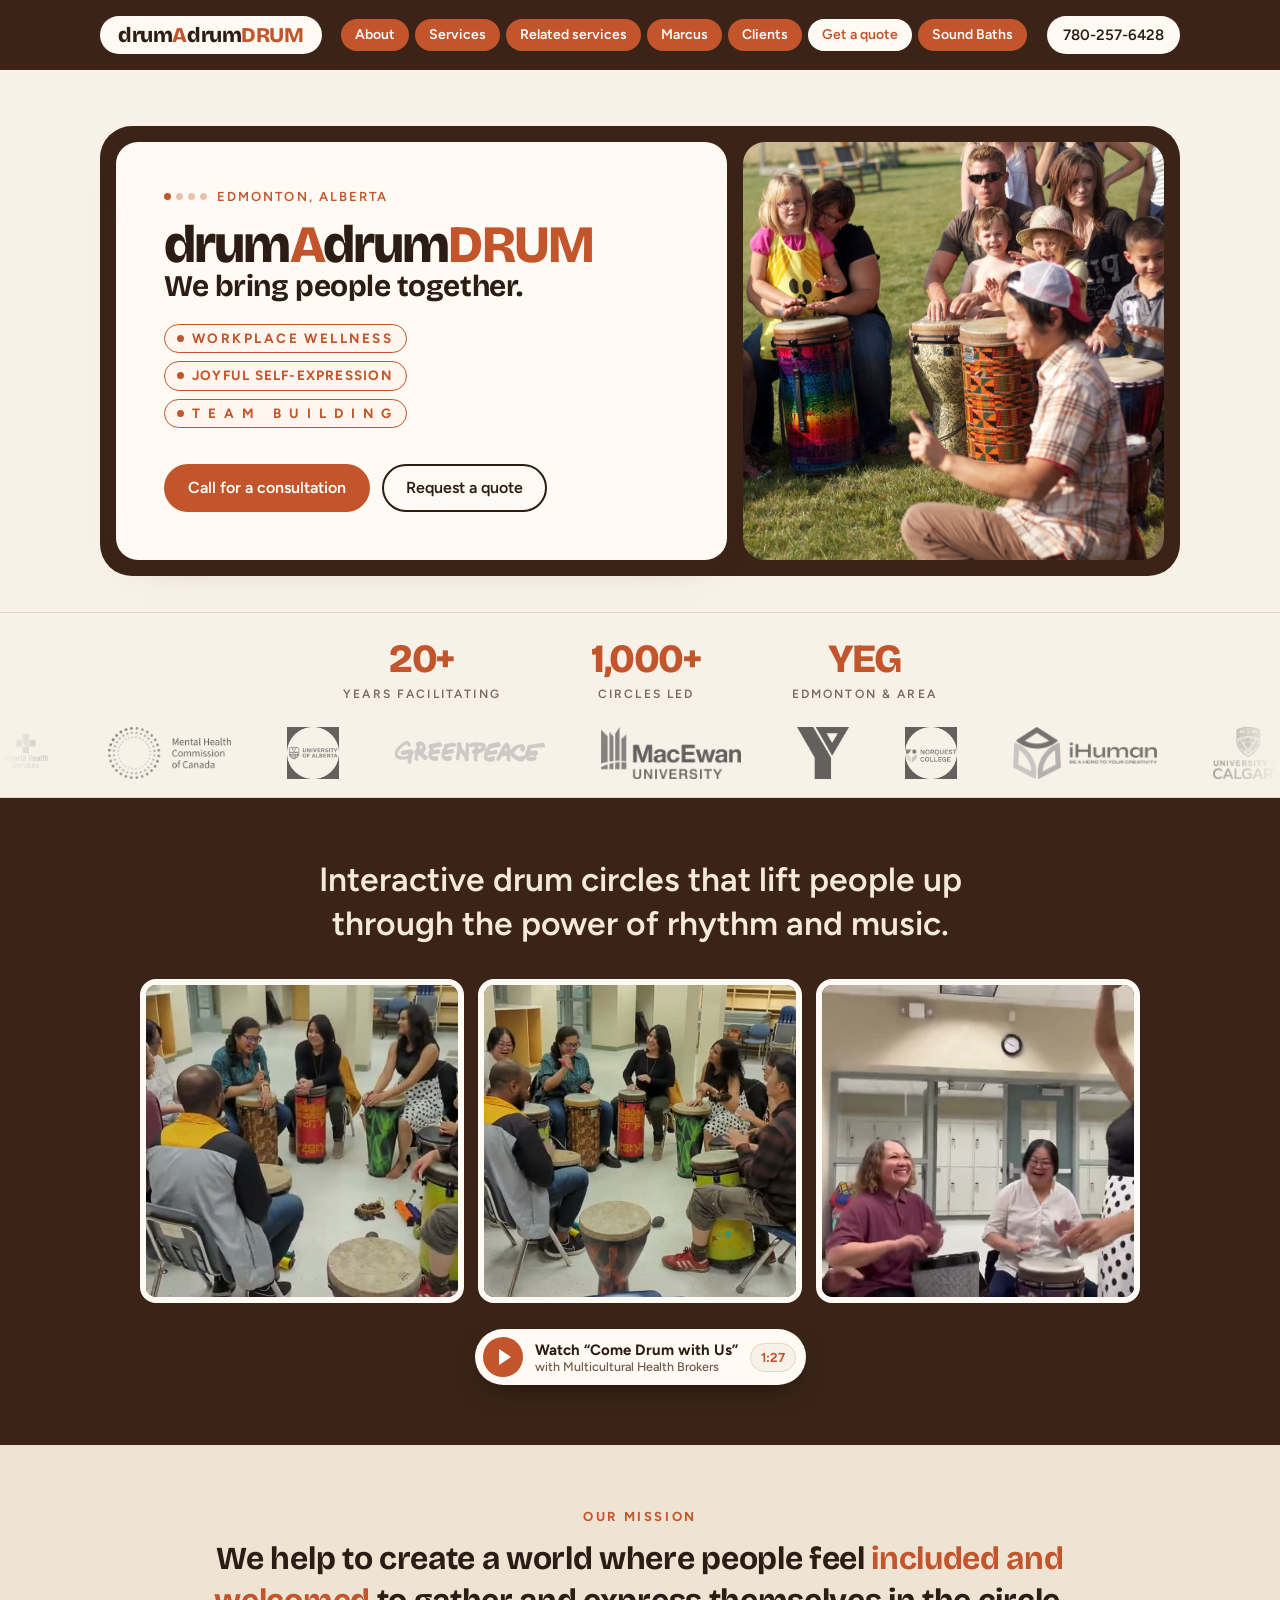
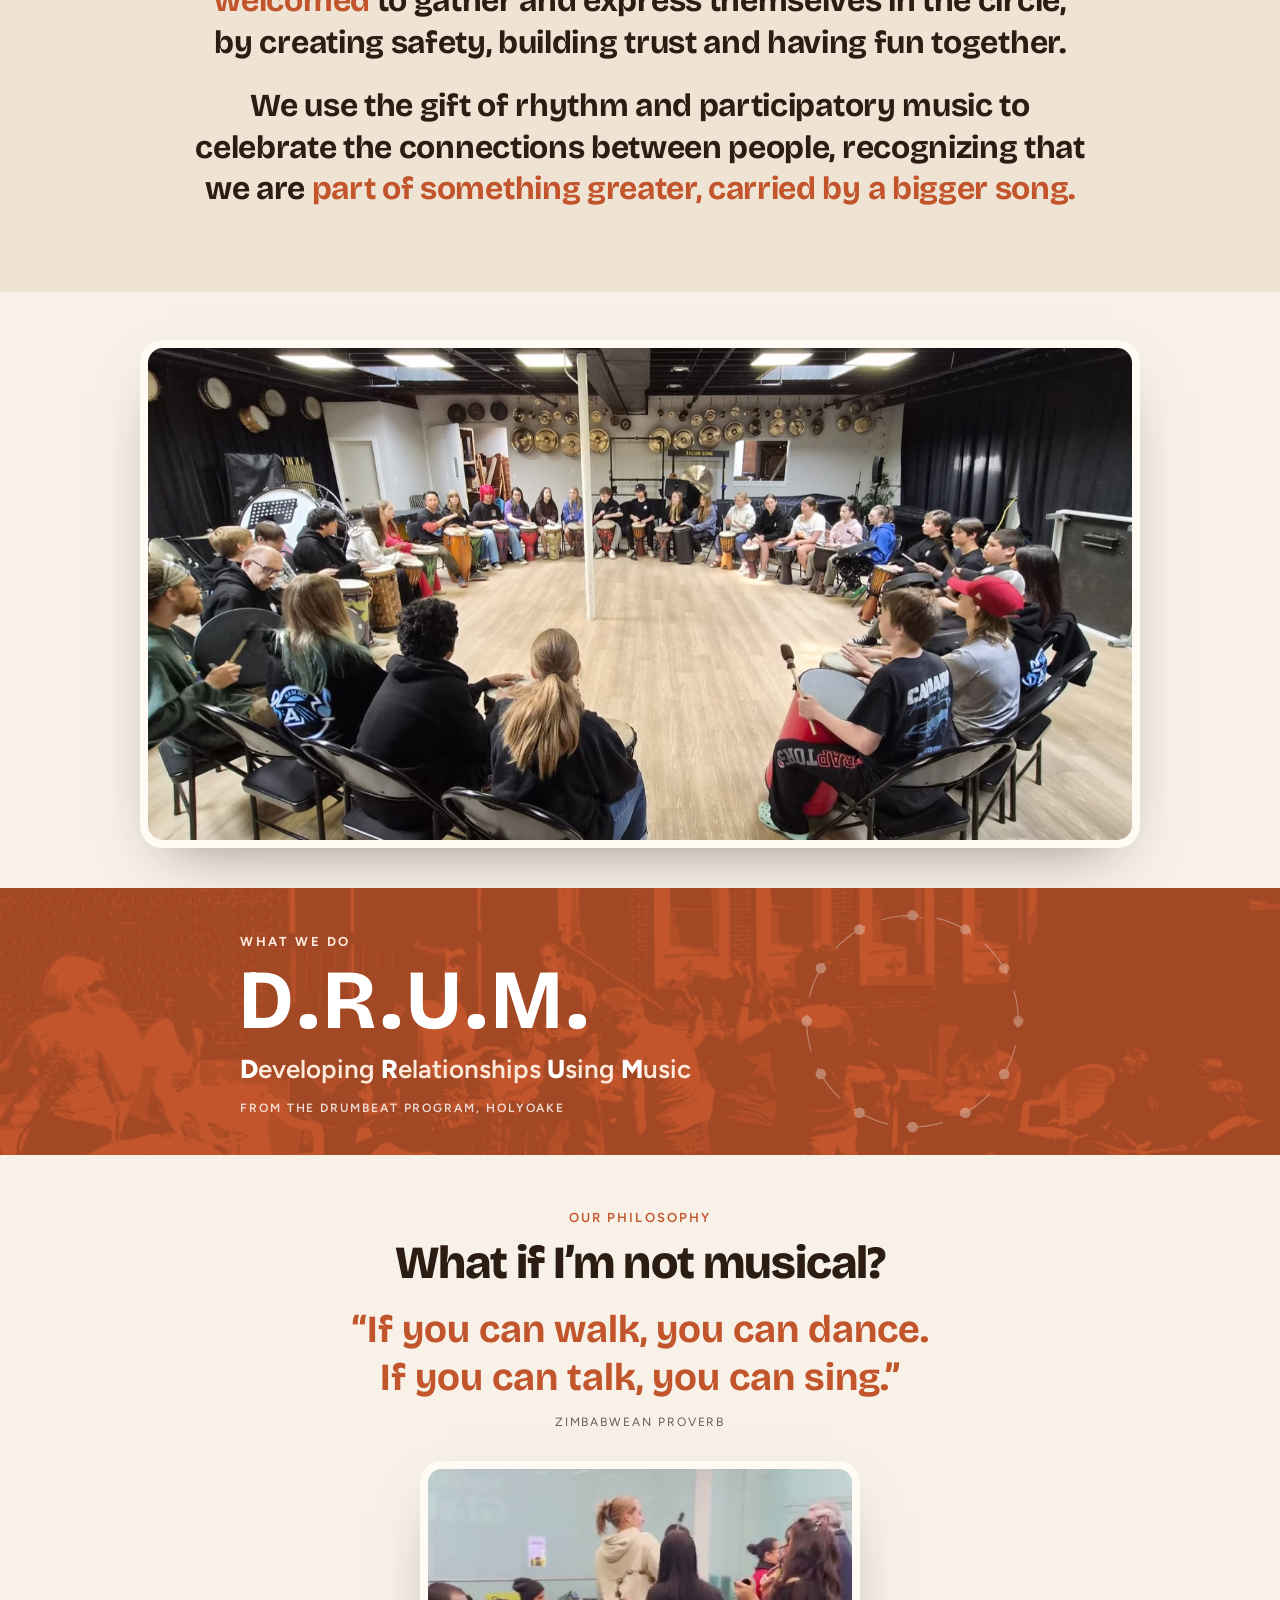
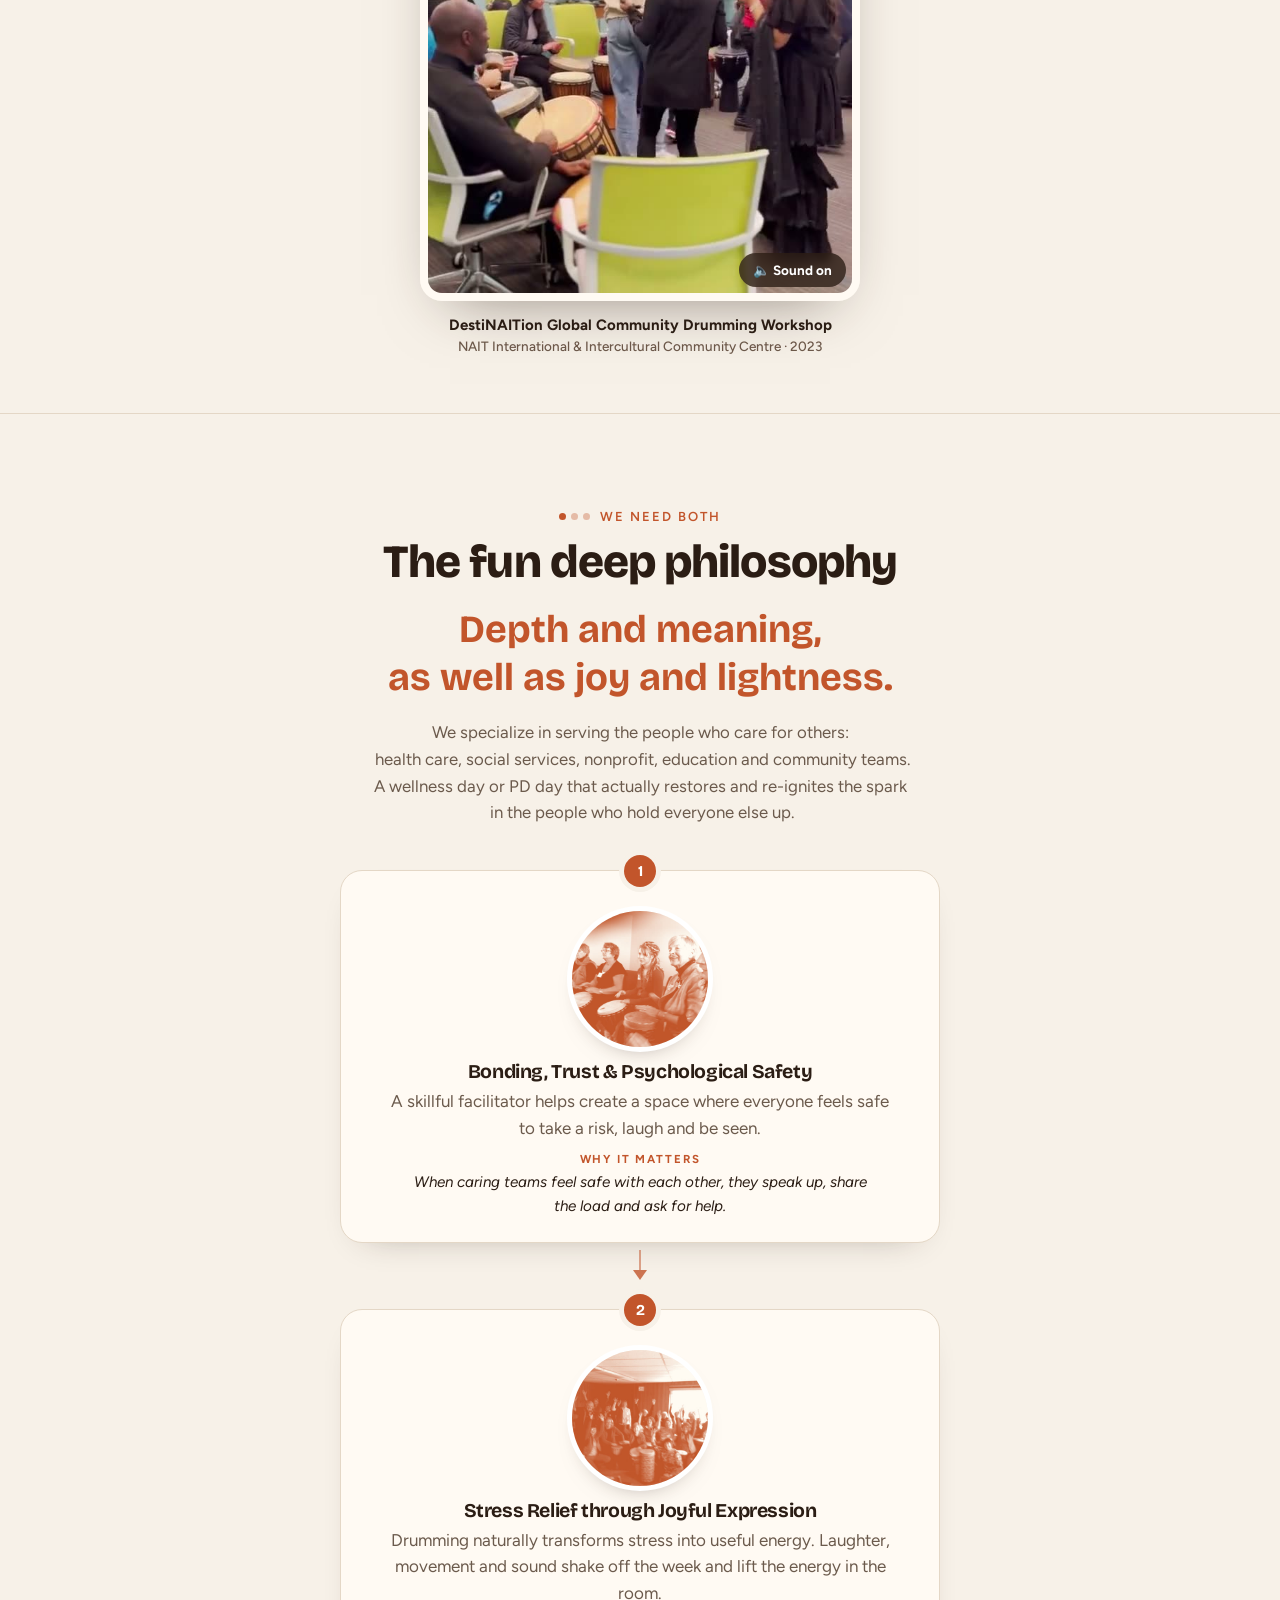
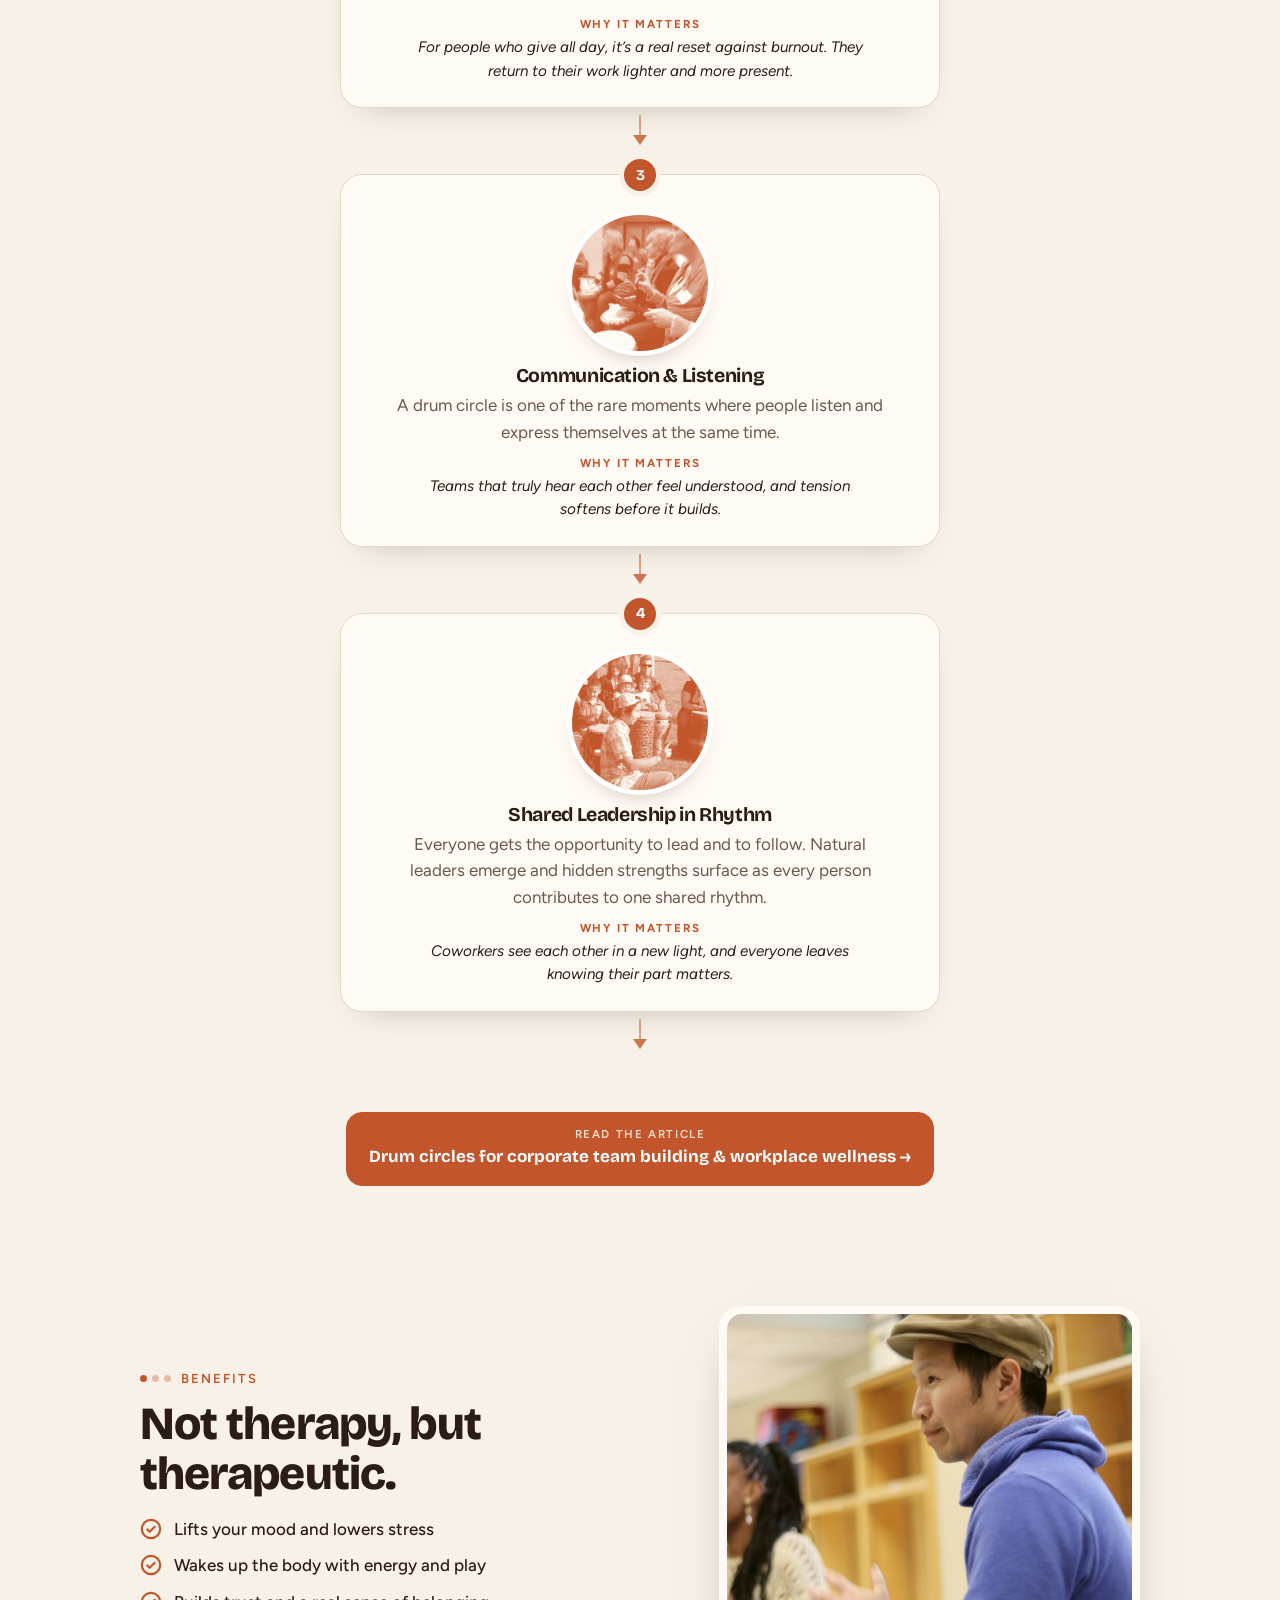
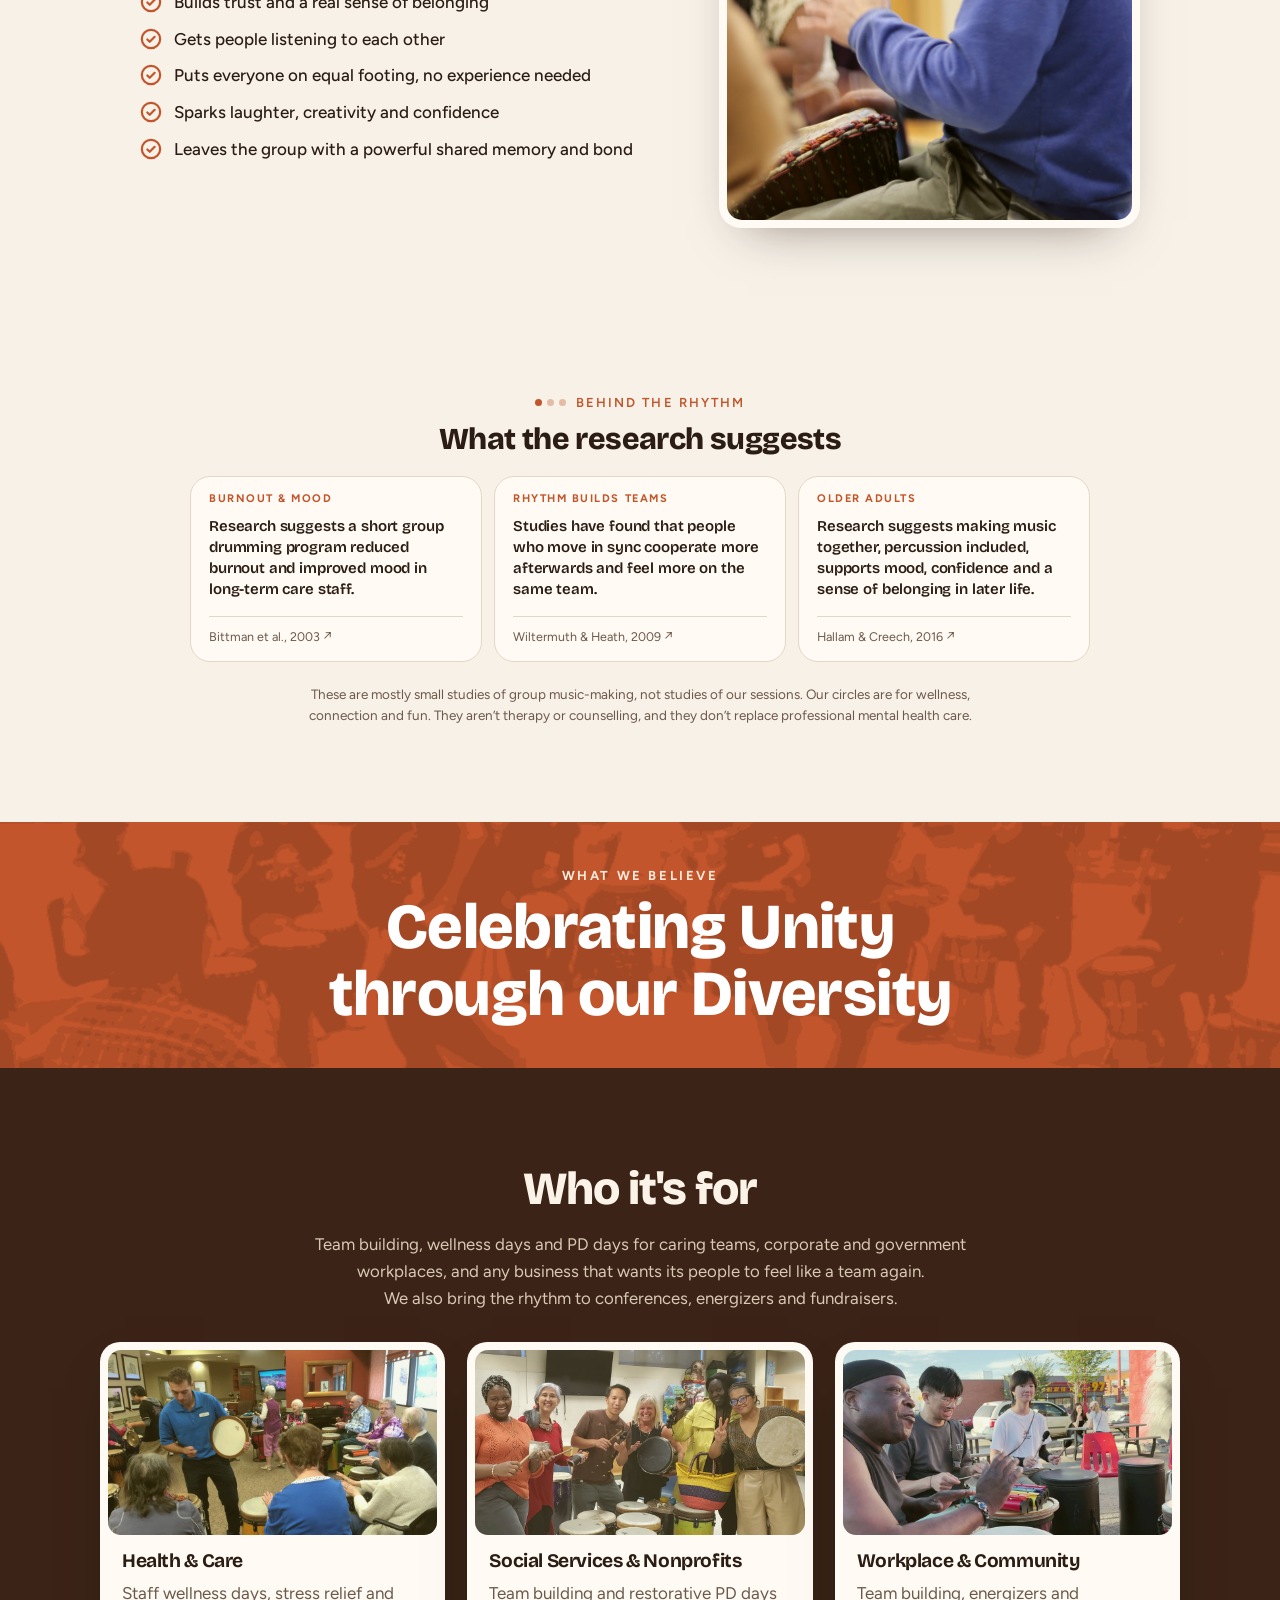
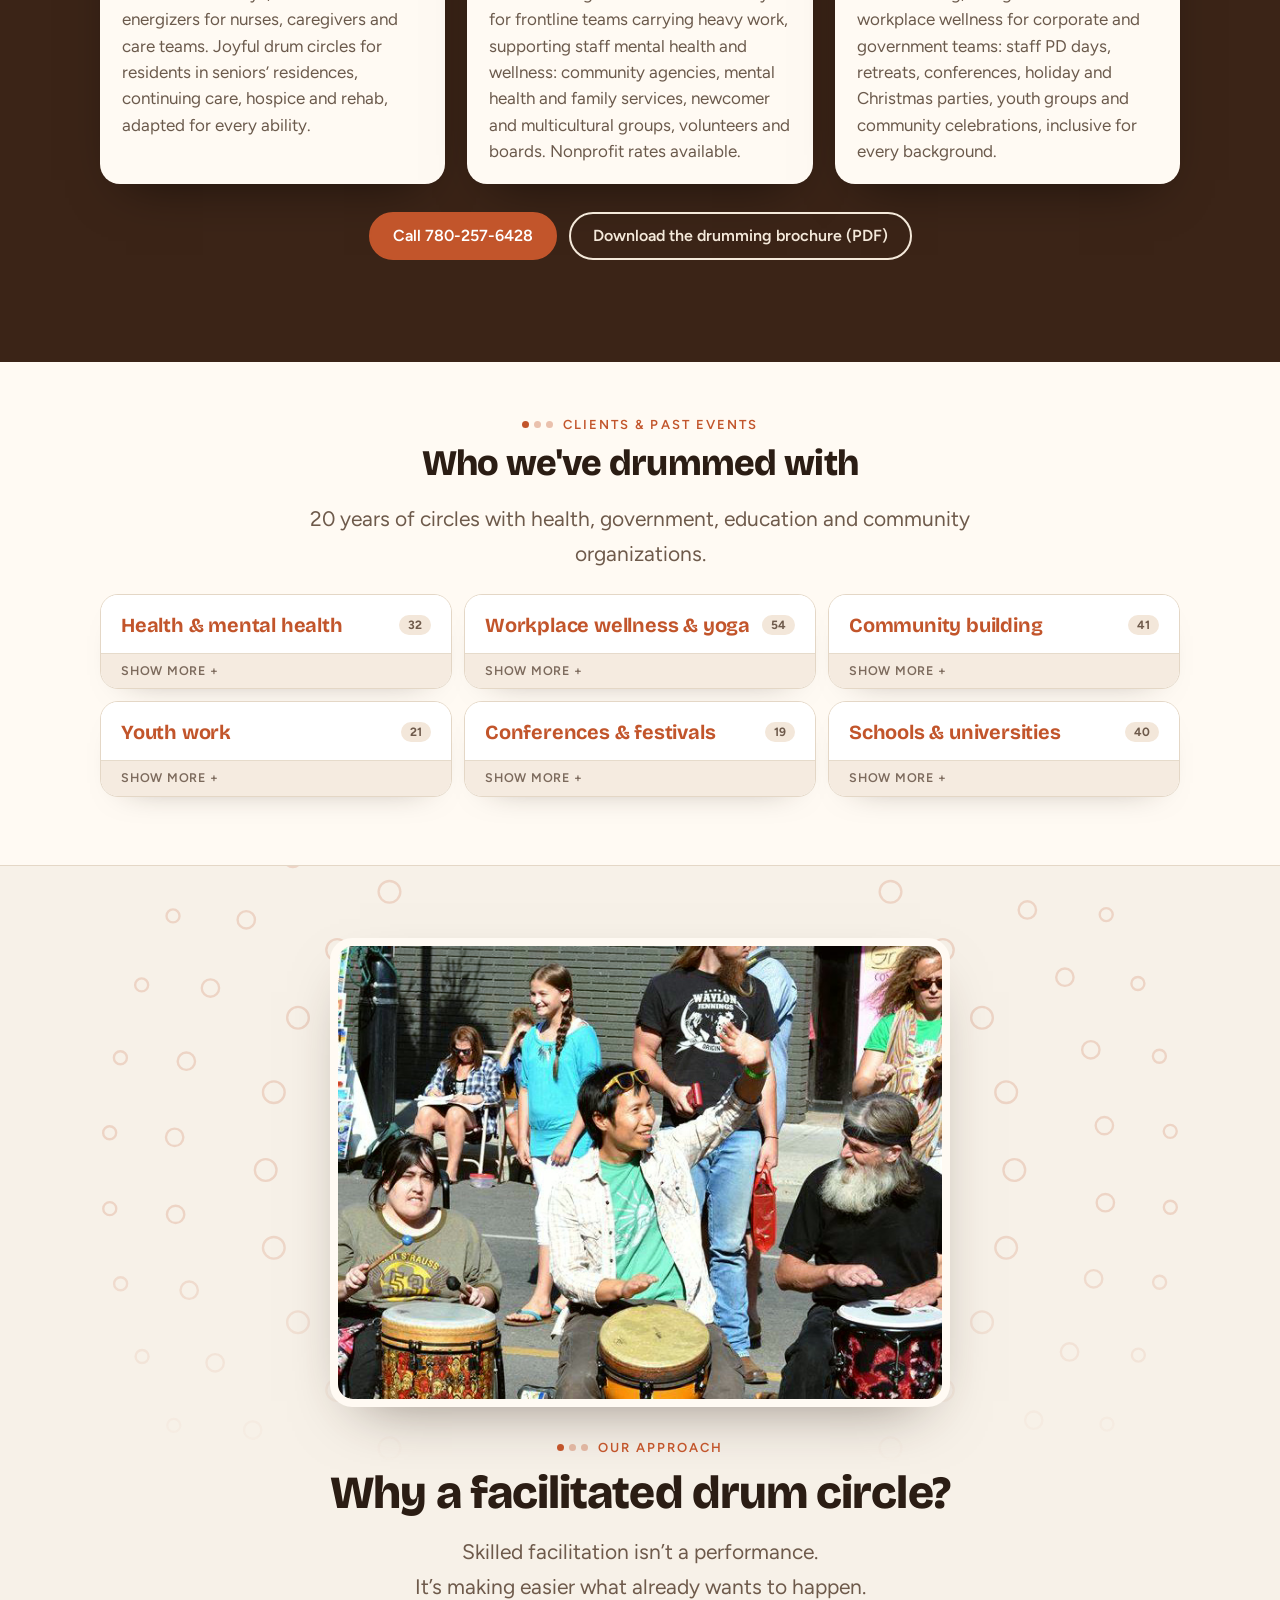
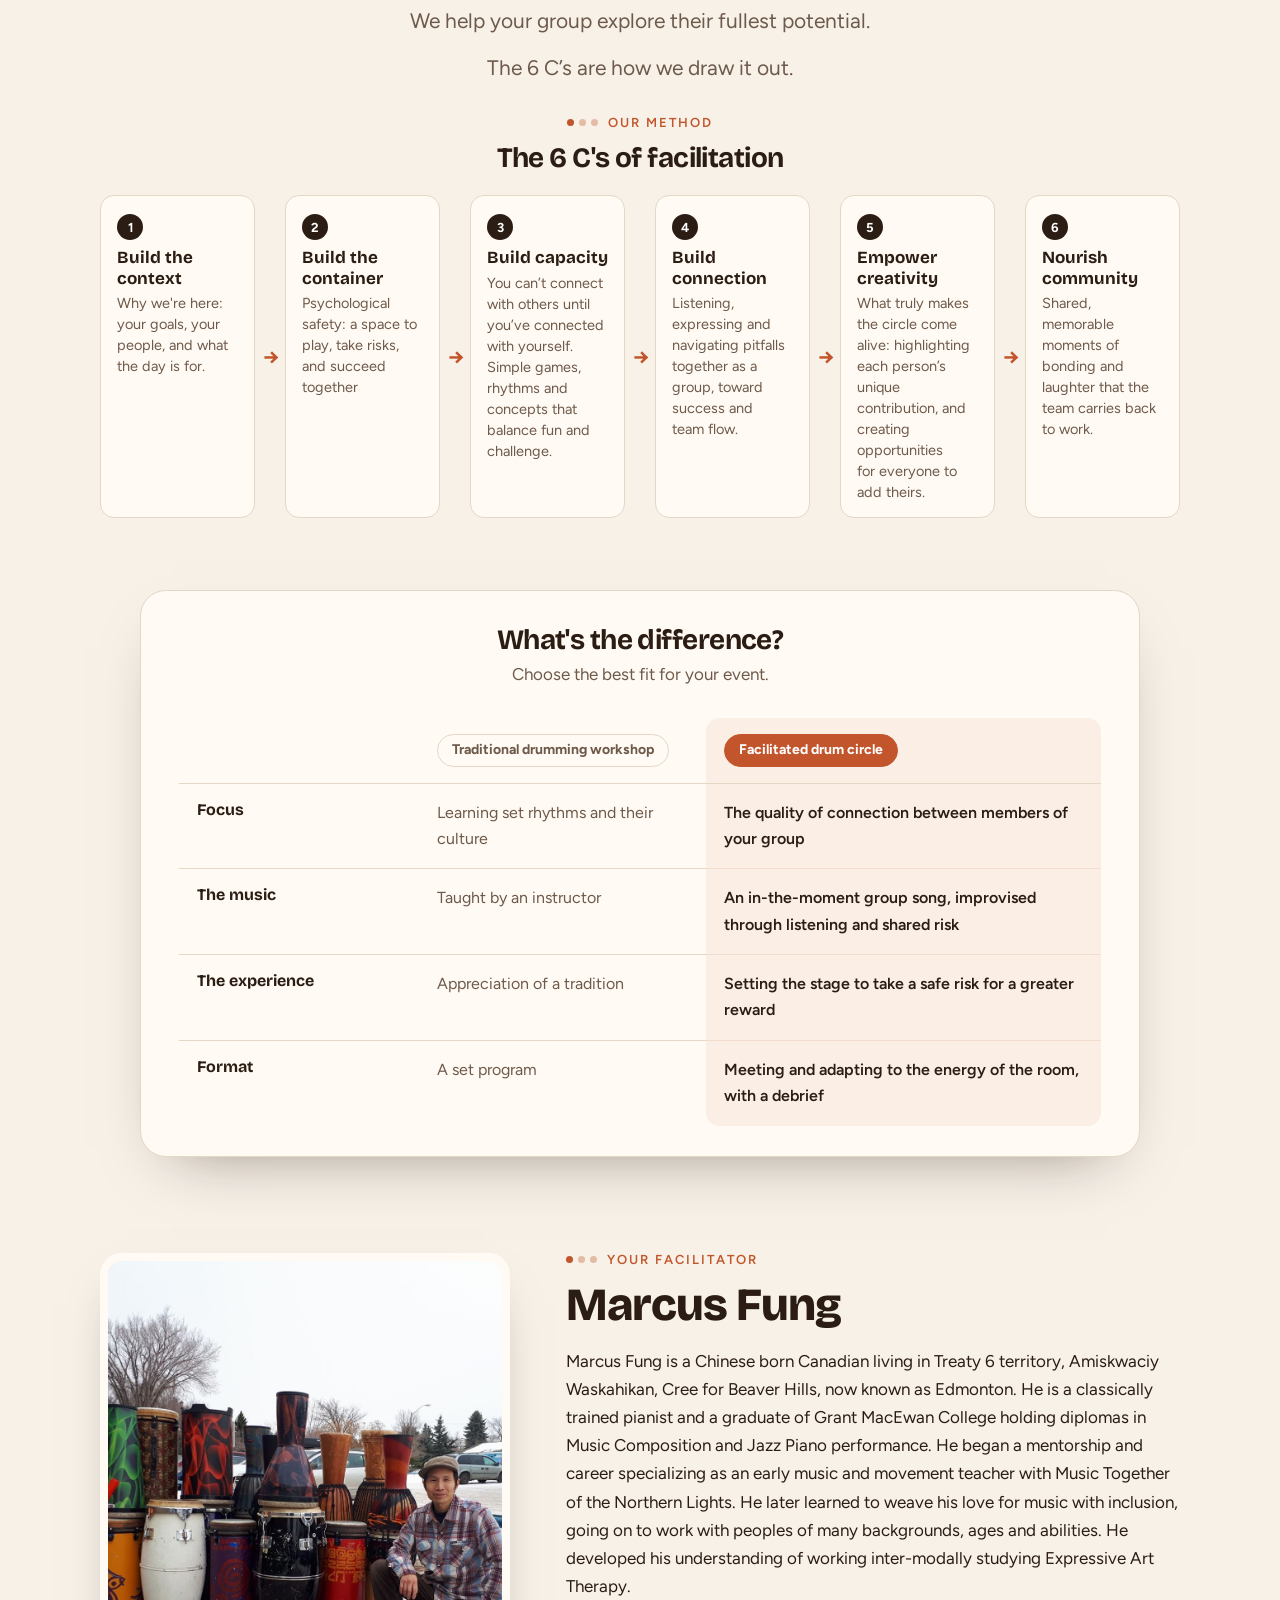
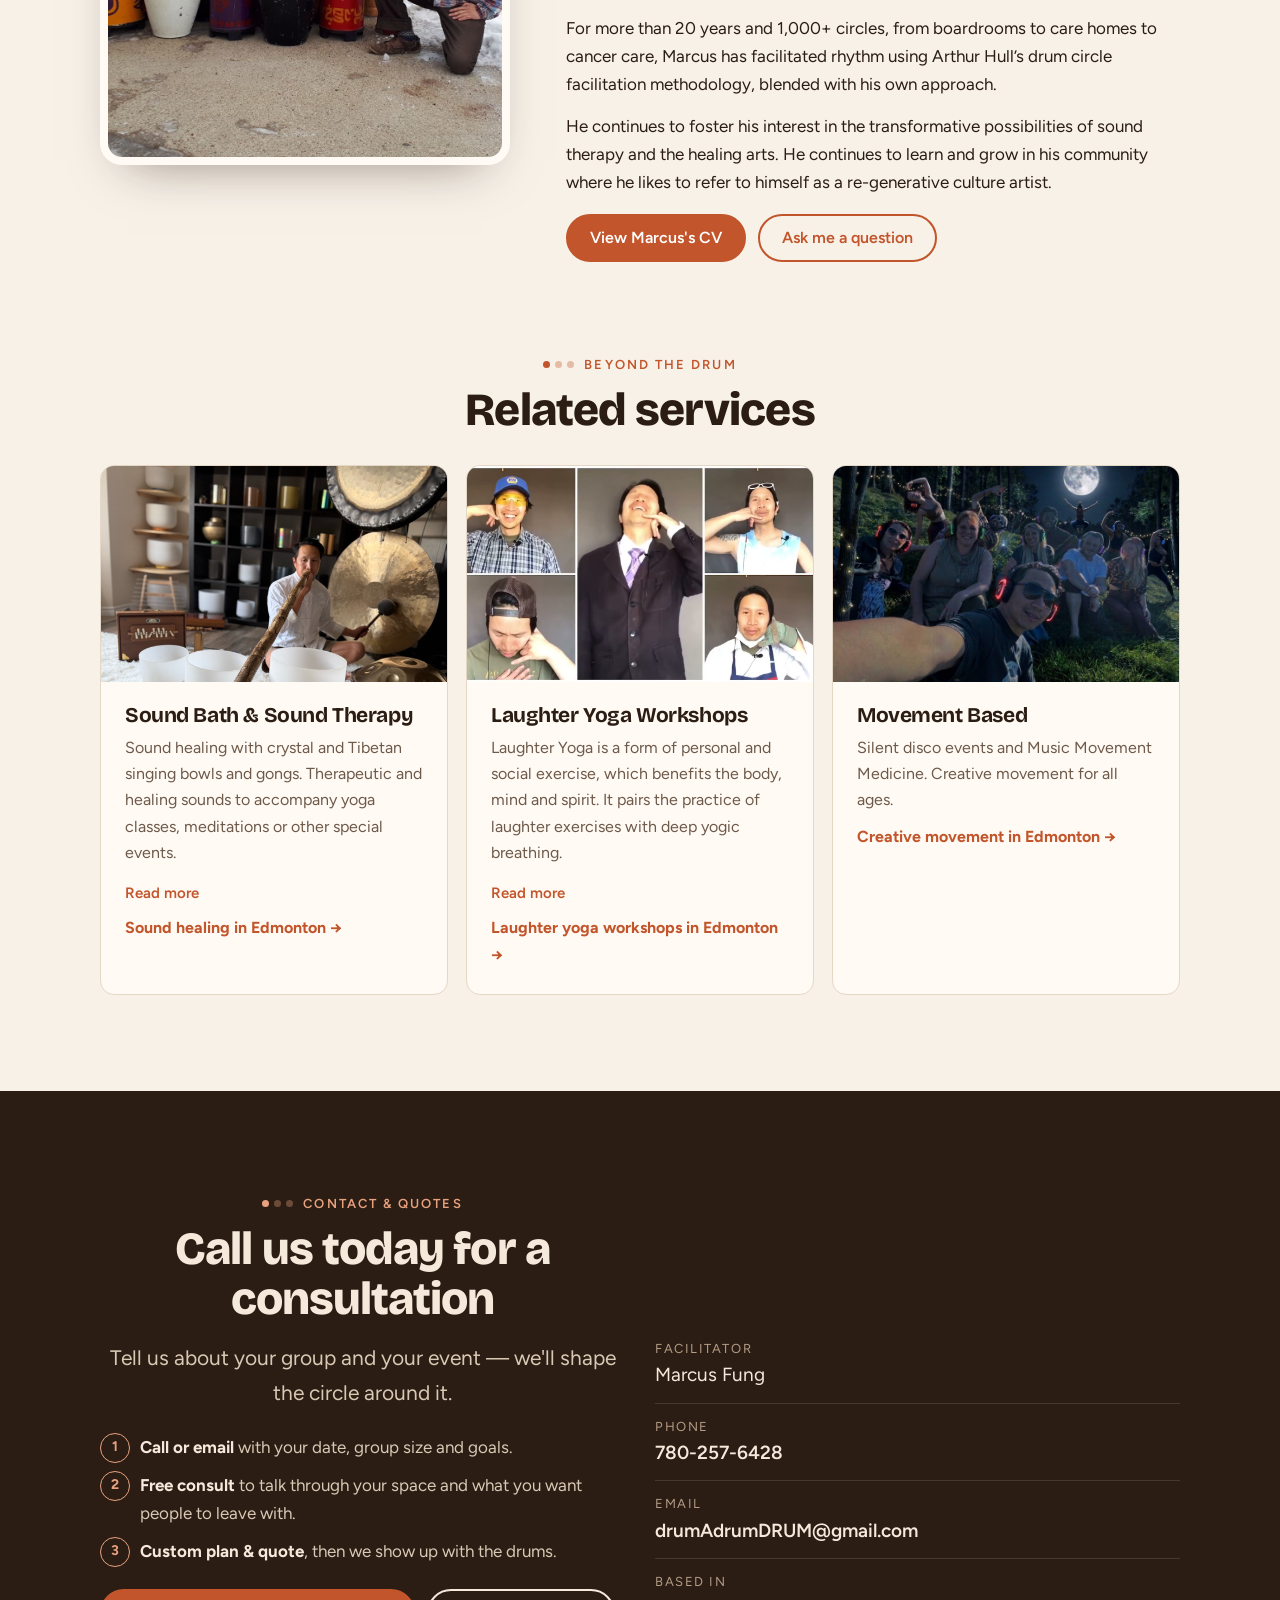
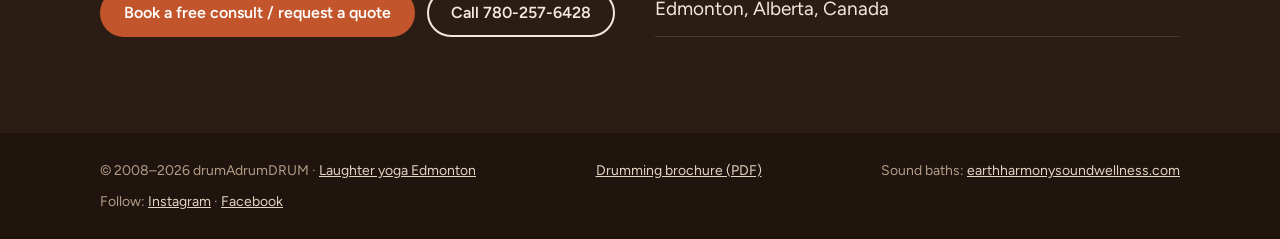
==== index.html @ 51a73aad "social links (IG, FB) in footers + schema sameAs" ====
<!doctype html>
<html lang="en">
<head>
<meta charset="utf-8">
<meta name="viewport" content="width=device-width, initial-scale=1">
<link rel="icon" href="/favicon.svg" type="image/svg+xml">
<title>Drum Circles Edmonton | Team Building &amp; Laughter Yoga | drumAdrumDRUM</title>
<meta name="description" content="drumAdrumDRUM — interactive rhythm and music circles in Edmonton, Alberta since 2008. Drum circles and laughter yoga for corporate and government team building, seniors & care homes, wellness, community events, birthdays and weddings. Call 780-257-6428.">
<link rel="canonical" href="https://yegdrumcircles.com/">
<meta property="og:type" content="website">
<meta property="og:title" content="drumAdrumDRUM — Interactive Rhythm &amp; Music Circles, Edmonton">
<meta property="og:description" content="Celebrating unity through our diversity. Custom expressive drum circle events in Edmonton &amp; area since 2008.">
<meta property="og:url" content="https://yegdrumcircles.com/">
<meta property="og:image" content="https://yegdrumcircles.com/images/hero-park-drum-circle.jpg">
<meta property="og:locale" content="en_CA">
<meta name="twitter:card" content="summary_large_image">
<meta name="theme-color" content="#2b1d14">
<link rel="preconnect" href="https://fonts.googleapis.com">
<link rel="preconnect" href="https://fonts.gstatic.com" crossorigin>
<link href="https://fonts.googleapis.com/css2?family=Bricolage+Grotesque:opsz,wght@12..96,500;12..96,700;12..96,800&family=Figtree:wght@400;500;600&display=swap" rel="stylesheet">
<script type="application/ld+json">
{
  "@context": "https://schema.org",
  "@type": "LocalBusiness",
  "name": "drumAdrumDRUM",
  "description": "Interactive rhythm and music circles — drum circles, laughter yoga, team building, seniors & care homes, wellness and community events.",
  "knowsAbout": ["Drum circles", "Laughter yoga", "Team building", "Workplace wellness", "Seniors and care home programs", "Sound healing"],
  "makesOffer": [
    {"@type": "Offer", "itemOffered": {"@type": "Service", "name": "Drum circle facilitation", "areaServed": "Edmonton, Alberta"}},
    {"@type": "Offer", "itemOffered": {"@type": "Service", "name": "Laughter yoga sessions", "url": "https://yegdrumcircles.com/laughter-yoga/", "areaServed": "Edmonton, Alberta"}},
    {"@type": "Offer", "itemOffered": {"@type": "Service", "name": "Team building drum circles", "url": "https://yegdrumcircles.com/team-building/", "areaServed": "Edmonton, Alberta"}}
  ],
  "url": "https://yegdrumcircles.com/",
  "image": "https://yegdrumcircles.com/images/hero-park-drum-circle.jpg",
  "telephone": "+1-780-257-6428",
  "email": "drumAdrumDRUM@gmail.com",
  "founder": {"@type": "Person", "name": "Marcus Fung", "url": "https://yegdrumcircles.com/about/", "sameAs": ["https://www.instagram.com/earth.harmony.sound.wellness/", "https://www.facebook.com/profile.php?id=61588071205071"]},
  "foundingDate": "2008",
  "address": {"@type": "PostalAddress", "addressLocality": "Edmonton", "addressRegion": "AB", "addressCountry": "CA"},
  "areaServed": "Edmonton, Alberta",
  "sameAs": ["https://www.earthharmonysoundwellness.com/"]
}
</script>
<style>
:root{
  --bg:#f7f1e8; --paper:#fffaf3; --ink:#2b1d14; --muted:#6e5a4b; --line:#e4d7c6;
  --accent:#c2552b; --accent-ink:#fff; --deep:#2b1d14;
  --r:14px; --w:1120px;
}
*{box-sizing:border-box;margin:0;padding:0}
html{scroll-behavior:smooth;-webkit-text-size-adjust:100%}
body{background:var(--bg);color:var(--ink);font:400 17px/1.65 Figtree,system-ui,sans-serif;overflow-x:hidden}
img{display:block;max-width:100%;height:auto}
a{color:inherit}
h1,h2,h3{font-family:"Bricolage Grotesque",Figtree,sans-serif;line-height:1.08;letter-spacing:-.02em}
h2{font-size:clamp(30px,6vw,46px);font-weight:800;margin-bottom:18px}
h3{font-size:21px;font-weight:700;margin-bottom:8px}
p+p{margin-top:14px}
.wrap{max-width:var(--w);margin:0 auto;padding:0 20px}
section{padding:72px 0}
.eyebrow{font:600 13px/1 Figtree,sans-serif;letter-spacing:.16em;text-transform:uppercase;color:var(--accent);margin-bottom:14px;display:flex;align-items:center;gap:10px}
/* the beat: a row of dots, one accented — the visual motif */
.beat{display:inline-flex;gap:5px}
.beat i{width:7px;height:7px;border-radius:50%;background:currentColor;opacity:.35}
.beat i:first-child{opacity:1}
.lead{font-size:clamp(18px,2.4vw,21px);color:var(--muted);max-width:60ch}

.btn{display:inline-flex;align-items:center;justify-content:center;gap:8px;padding:14px 22px;border-radius:999px;font:600 16px/1 Figtree,sans-serif;text-decoration:none;border:2px solid var(--accent);transition:transform .15s ease,background .15s ease}
.btn:hover{transform:translateY(-1px)}
.btn-solid{background:var(--accent);color:var(--accent-ink)}
.btn-line{color:inherit;border-color:currentColor}
.ctas{display:flex;flex-wrap:wrap;gap:12px}

/* header */
header.top{position:sticky;top:0;z-index:10;background:rgba(247,241,232,.92);backdrop-filter:blur(8px);border-bottom:1px solid var(--line)}
header.top .wrap{display:flex;align-items:center;justify-content:space-between;height:62px;gap:12px}
.logo{font:800 21px/1 "Bricolage Grotesque",sans-serif;text-decoration:none;letter-spacing:-.02em}
.logo span{color:var(--accent)}
nav.links{display:none;gap:22px;font-weight:500;font-size:15px}
nav.links a{text-decoration:none;color:var(--muted)}
nav.links a:hover{color:var(--ink)}
.call{font-weight:600;font-size:15px;text-decoration:none;white-space:nowrap}

/* hero */
.hero{padding:28px 0 0}
.hero-grid{display:grid;gap:28px}
.hero h1{font-size:clamp(38px,10.4vw,88px);font-weight:800;letter-spacing:-.035em}
.hero h1 span{color:var(--accent)}
.motto{font:700 clamp(22px,3vw,30px)/1.15 "Bricolage Grotesque",sans-serif;color:var(--ink);letter-spacing:-.015em;margin:-6px 0 0}
.tagline{font:600 clamp(17px,2.4vw,20px)/1.3 Figtree,sans-serif;color:var(--muted);margin:10px 0 22px}
.hero .motto{font:700 clamp(22px,3.4vw,30px)/1.2 "Bricolage Grotesque",sans-serif;margin-bottom:6px}
.hero .motto-sub{color:var(--muted);margin-bottom:26px;max-width:40ch}
.hero-img{border-radius:var(--r);overflow:hidden;aspect-ratio:4/3}
.hero-img img{width:100%;height:100%;object-fit:cover;object-position:60% 40%}

.trust{margin-top:36px;border-top:1px solid var(--line);border-bottom:1px solid var(--line);padding:26px 0 18px}
.trust .stats{list-style:none;display:flex;justify-content:center;gap:clamp(28px,8vw,90px);padding:0;margin:0 0 22px}
.trust .stats li{display:flex;flex-direction:column;align-items:center;gap:6px}
.trust .stats b{font-family:"Bricolage Grotesque",Figtree,sans-serif;font-weight:800;font-size:clamp(1.9rem,4vw,2.5rem);line-height:1;letter-spacing:-.035em;color:var(--accent)}
.trust .stats span{font-size:12px;letter-spacing:.18em;text-transform:uppercase;color:#7a6a5c;font-weight:600}
.strip-wrap{position:relative}
.strip-btn{position:absolute;top:50%;transform:translateY(-50%);z-index:2;width:46px;height:46px;border-radius:50%;border:0;background:rgba(43,29,20,.72);color:#fff;font-size:28px;line-height:1;cursor:pointer;display:flex;align-items:center;justify-content:center;box-shadow:0 6px 20px rgba(0,0,0,.25)}
.strip-btn:hover{background:var(--accent)}
.strip-btn.prev{left:14px}.strip-btn.next{right:14px}
@media (hover:none){.strip-btn{display:none}}
.g-intro{max-width:720px;margin:10px auto 0;text-align:center;color:#6b5a4c;font-size:1.05rem;line-height:1.6}
.g-why{margin-top:10px!important;font-size:.95rem;color:var(--deep)!important;font-style:italic}.g-why b{display:block;font-style:normal;font-size:.72rem;letter-spacing:.16em;text-transform:uppercase;color:var(--accent);margin-bottom:2px}
.spec-band{position:relative;width:min(1000px,calc(100% - 32px));aspect-ratio:16/8;min-height:260px;display:flex;align-items:flex-end;overflow:hidden;padding:0!important;margin:40px auto 56px;border-radius:22px;box-shadow:0 24px 60px -30px rgba(43,29,20,.55)}
.spec-band img{position:absolute;inset:0;width:100%;height:100%;object-fit:cover}
.spec-band::after{content:"";position:absolute;inset:0;background:linear-gradient(180deg,rgba(43,29,20,0) 25%,rgba(43,29,20,.82) 100%)}
.spec-text{position:relative;z-index:1;width:100%;padding:26px clamp(18px,4vw,40px);color:#fff}
.spec-eyebrow{letter-spacing:.2em;text-transform:uppercase;font-size:.8rem;color:#f2c9a6;margin:0 0 6px;font-weight:700}
.spec-line{font-family:"Bricolage Grotesque",Figtree,sans-serif;font-weight:600;font-size:clamp(1.5rem,3.4vw,2.5rem);line-height:1.15;margin:0;max-width:820px}
.spec-sub{margin:10px 0 0;opacity:.85;letter-spacing:.06em}
.team-photo{width:min(1000px,calc(100% - 32px));margin:48px auto 8px;border-radius:22px;overflow:hidden;box-shadow:0 24px 60px -30px rgba(43,29,20,.55)}.team-photo img{display:block;width:100%;aspect-ratio:16/8;object-fit:cover}
.drum-banner{background:var(--accent);color:#fff;text-align:center;padding:46px 16px 40px;margin-top:40px}.drum-banner p{margin:0}.db-eyebrow{font:700 13px Figtree,sans-serif;letter-spacing:.2em;text-transform:uppercase;color:#fde9da;margin-bottom:10px!important}.db-word{font:800 clamp(44px,8vw,84px)/1 "Bricolage Grotesque",sans-serif;letter-spacing:.06em}.db-word b{color:#fff}.db-line{margin-top:10px!important;font:600 clamp(18px,2.6vw,26px)/1.3 Figtree,sans-serif;color:#fde9da}.db-line b{color:#fff;font-weight:800}.db-motto{font:800 clamp(34px,6vw,64px)/1.05 "Bricolage Grotesque",sans-serif;letter-spacing:-.01em}
.db-drum{position:relative;isolation:isolate;overflow:hidden}
.db-drum::before{content:"";position:absolute;inset:0;background:url(images/texture-festival-gray.jpg) center 55%/cover;mix-blend-mode:multiply;opacity:.16;z-index:-1}
.db-drum::after{content:"";position:absolute;left:50%;top:50%;height:100%;aspect-ratio:1;transform:translate(-50%,-50%);background:url(images/circle-connections.svg) center/contain no-repeat;opacity:.2;z-index:-1;pointer-events:none}
.db-drum::after{left:auto!important;right:max(4%,calc(50% - 390px));transform:translateY(-50%)!important;height:88%!important;opacity:.32!important;background-image:url(images/circle-connections-anim.svg)!important}
.db-drum{text-align:left}.db-drum > *{max-width:800px;margin-left:auto!important;margin-right:auto!important;padding-right:min(34%,250px)}
@media (max-width:760px){.db-drum{text-align:center}.db-drum > *{padding-right:0}.db-drum::after{right:50%!important;transform:translate(50%,-50%)!important;height:100%!important;opacity:.2!important}}
.db-vision{max-width:660px;margin:22px auto 0;font:500 clamp(1rem,1.6vw,1.12rem)/1.6 Figtree,sans-serif;color:#fde9da}.db-vision p{margin:0 0 12px!important}.db-since{font:700 12px Figtree,sans-serif!important;letter-spacing:.2em;text-transform:uppercase;color:#fff;margin-top:18px!important}
.vision-band{background:#efe3d4;text-align:center;padding:64px 16px 60px}.vision-band .db-eyebrow{color:var(--accent)}.vision-band .db-vision{margin-top:14px;max-width:900px;color:var(--ink);font:700 clamp(1.35rem,2.9vw,2rem)/1.3 "Bricolage Grotesque",sans-serif;letter-spacing:-.01em;text-wrap:balance}.vision-band .db-vision p{margin:0 0 22px!important}.vision-band em{font-style:normal;color:var(--accent)}.vision-band .db-since{color:var(--accent)}
.db-unity{margin-top:0;position:relative;isolation:isolate;overflow:hidden}
.db-unity::before{content:"";position:absolute;inset:0;background:url(images/texture-circle-gray.jpg) center 60%/cover;mix-blend-mode:multiply;opacity:.16;z-index:-1}
.db-credit{margin-top:14px!important;font:600 12px Figtree,sans-serif;letter-spacing:.16em;text-transform:uppercase;opacity:.8}
.g-quote{margin:6px auto 18px;max-width:820px;text-align:center;font:700 clamp(1.5rem,3.4vw,2.4rem)/1.25 "Bricolage Grotesque",sans-serif;color:var(--accent)}
.not-musical{text-align:center;padding:56px 16px 56px;border-bottom:1px solid var(--line)}.not-musical h2{margin:6px 0 18px}.not-musical blockquote{margin:0 auto;max-width:820px;font:700 clamp(1.5rem,3.4vw,2.4rem)/1.25 "Bricolage Grotesque",sans-serif;color:var(--accent)}.nm-video{display:block;width:min(440px,100%);aspect-ratio:1;object-fit:cover;border-radius:22px;margin:28px auto 0;box-shadow:0 24px 60px -30px rgba(43,29,20,.55)}
.nm-wrap{position:relative;width:min(440px,100%);margin:28px auto 0}.nm-wrap .nm-video{margin:0;width:100%}.nm-sound{position:absolute;right:14px;bottom:14px;background:rgba(43,29,20,.78);color:#fff;border:0;border-radius:999px;padding:9px 14px;font:700 13.5px Figtree,sans-serif;cursor:pointer;backdrop-filter:blur(4px)}.nm-sound:hover{background:var(--accent)}
.nm-caption{margin:14px 0 0;font:700 15px/1.4 Figtree,sans-serif;color:var(--ink)}.nm-caption span{font-weight:500;font-size:13.5px;color:var(--muted)}
.nm-credit{margin-top:12px;letter-spacing:.16em;text-transform:uppercase;font-size:12px;opacity:.7}
.band-loops{display:grid;grid-template-columns:repeat(3,1fr);gap:14px;max-width:1000px;margin:34px auto 0}
.band-watch{margin:26px 0 0}.band-watch a{display:inline-flex;align-items:center;gap:12px;background:var(--paper);color:var(--ink);text-decoration:none;border-radius:999px;padding:8px 10px 8px 8px;font:700 15px/1.2 Figtree,sans-serif;text-align:left;box-shadow:0 10px 30px -12px rgba(0,0,0,.6);transition:transform .15s}.band-watch a:hover{transform:translateY(-2px)}.band-watch small{display:block;font-weight:500;font-size:12.5px;color:var(--muted)}.band-watch .play{flex:none;width:40px;height:40px;border-radius:50%;background:var(--accent);position:relative}.band-watch .play::after{content:"";position:absolute;left:16px;top:12px;border-left:12px solid #fff;border-top:8px solid transparent;border-bottom:8px solid transparent}.band-watch .dur{flex:none;background:var(--bg);border:1px solid var(--line);border-radius:999px;padding:6px 10px;font:700 13px Figtree,sans-serif;color:var(--accent)}
.band-loops video{width:100%;aspect-ratio:1;object-fit:cover;border-radius:18px;display:block;background:#3a281c}
@media (max-width:600px){.band-loops{gap:8px;margin-top:22px}.band-loops video{border-radius:12px}}
.team-photo figcaption{background:var(--deep);color:var(--paper);text-align:center;font:600 clamp(17px,2.2vw,22px)/1.35 Figtree,sans-serif;padding:18px 20px}
@media (max-width:600px){.team-photo figcaption br{display:none}}
.who-grid{display:grid;grid-template-columns:repeat(3,1fr);gap:22px;margin-top:30px}
.who-card{background:#fff;border-radius:18px;overflow:hidden;box-shadow:0 18px 44px -30px rgba(43,29,20,.45);display:flex;flex-direction:column}
.who-card img{width:100%;aspect-ratio:16/9;object-fit:cover;display:block}.who-body{padding:18px 20px 22px}
.who-body h3{margin:0 0 8px;font-size:1.2rem}.who-body p{margin:0;color:#6b5a4c;line-height:1.55}.who-ex{margin-top:10px!important;font-size:.85rem;color:var(--accent)!important;font-weight:600}
.who-cta{text-align:center;margin-top:28px;display:flex;gap:12px;justify-content:center;flex-wrap:wrap}
@media (max-width:860px){.who-grid{grid-template-columns:1fr}}
.g-grid{display:grid;grid-template-columns:1fr minmax(260px,360px) 1fr;gap:clamp(18px,3vw,40px);align-items:center;margin-top:34px}
.g-col{display:flex;flex-direction:column;gap:clamp(18px,3vw,34px)}
.g-card{text-align:center;display:flex;flex-direction:column;align-items:center}
.g-art{display:block;width:118px;height:118px;border-radius:50%;object-fit:cover;margin:6px auto 14px;box-shadow:0 0 0 5px #fff,0 12px 26px -16px rgba(43,29,20,.6)}
.g-card .g-ico{display:none}
@media (min-width:900px){.g-art{width:136px;height:136px}}
.g-ico{width:68px;height:68px;color:var(--accent);margin-bottom:12px;stroke-width:1.6}
.g-card h3{font-size:1.15rem;margin:0 0 6px;text-wrap:balance}.g-card p{margin:0;color:#6b5a4c;line-height:1.55}
.g-center{margin:0;text-align:center}.g-center canvas{width:100%;max-width:360px;height:auto;aspect-ratio:1}
.g-center figcaption{font-size:.92rem;color:#6b5a4c;line-height:1.5;margin-top:8px}.g-center figcaption b{display:block;color:var(--deep);letter-spacing:.14em;text-transform:uppercase;font-size:.78rem;margin-bottom:4px}
@media (max-width:860px){.g-grid{grid-template-columns:1fr}.g-center{order:-1;max-width:320px;margin:0 auto}}
.photo-strip{display:flex;gap:12px;overflow-x:auto;scroll-snap-type:x mandatory;padding:26px max(16px,calc((100vw - 1180px)/2)) 6px;scrollbar-width:none}
.photo-strip::-webkit-scrollbar{display:none}
.photo-strip img{height:clamp(170px,22vw,260px);width:auto;aspect-ratio:4/5;object-fit:cover;border-radius:14px;scroll-snap-align:start;flex:0 0 auto}
.logo-marquee{overflow:hidden;-webkit-mask-image:linear-gradient(90deg,transparent,#000 8%,#000 92%,transparent);mask-image:linear-gradient(90deg,transparent,#000 8%,#000 92%,transparent)}
.logo-track{display:flex;align-items:center;width:max-content;animation:logos 45s linear infinite}
.logo-track img{margin-right:56px}
.logo-track img{height:52px;width:auto;max-width:150px;object-fit:contain;filter:grayscale(1) contrast(1.1);opacity:.6}
.logo-marquee:hover .logo-track{animation-play-state:paused}
@keyframes logos{to{transform:translateX(-50%)}}
@media (prefers-reduced-motion:reduce){.logo-track{animation-duration:90s}}
@media (max-width:600px){.logo-track img{height:68px;max-width:190px;margin-right:40px}.logo-track{animation-duration:38s}}

.hero-tags{font-weight:700;letter-spacing:.16em;text-transform:uppercase;color:var(--accent,#b8502b);font-size:clamp(.95rem,1.6vw,1.15rem);margin:18px 0 10px}
/* about + vision */
.two{display:grid;gap:40px}
.vision{background:var(--deep);color:#f4e9da;border-radius:var(--r);padding:34px 26px}
.vision .eyebrow{color:#e9a27f}
.vision p{color:#e3d4c2}

/* who it's for */
.cards{display:grid;gap:14px;margin-top:30px}
.card{background:var(--paper);border:1px solid var(--line);border-radius:var(--r);padding:24px}
.card .num{font:800 14px/1 "Bricolage Grotesque",sans-serif;color:var(--accent);margin-bottom:14px;display:block}
.card ul{list-style:none;color:var(--muted)}
.card li{padding:3px 0}
.card li::before{content:"— ";color:var(--line)}

/* other services */
.svc{display:grid;gap:18px;margin-top:30px}
.svc article{background:var(--paper);border:1px solid var(--line);border-radius:var(--r);overflow:hidden}
.svc article img{width:100%;aspect-ratio:16/10;object-fit:cover}
.svc .body{padding:22px 24px 26px}
.svc .body p{color:var(--muted);font-size:16px}
.svc .body h4{font:600 15px/1.3 Figtree,sans-serif;margin:16px 0 4px}
.svc .noimg{aspect-ratio:16/10;background:var(--deep);display:grid;place-items:center;color:#e9a27f}
.svc .noimg .beat i{width:14px;height:14px}
details.more summary{cursor:pointer;color:var(--accent);font-weight:600;font-size:15px;margin-top:14px;list-style:none}
details.more summary::-webkit-details-marker{display:none}
details.more[open] summary{margin-bottom:6px}

/* marcus */
.marcus{display:grid;gap:30px;align-items:start}
.marcus img{border-radius:var(--r);aspect-ratio:4/5;object-fit:cover;width:100%}

/* clients */
#clients{background:var(--paper);border-top:1px solid var(--line);border-bottom:1px solid var(--line)}
.cats{display:grid;gap:10px;margin-top:28px}
.cat{background:var(--bg);border:1px solid var(--line);border-radius:12px}
.cat summary{display:flex;justify-content:space-between;align-items:center;padding:16px 20px;cursor:pointer;font:700 18px/1.2 "Bricolage Grotesque",sans-serif;list-style:none}
.cat summary::-webkit-details-marker{display:none}
.cat summary b{font:600 13px/1 Figtree,sans-serif;color:var(--accent);background:var(--paper);border:1px solid var(--line);border-radius:999px;padding:6px 10px}
.cat summary span::after{content:" +";color:var(--accent)}
.cat[open] summary span::after{content:" –"}
.cat ul{list-style:none;padding:0 20px 18px;columns:1;column-gap:28px;font-size:15px;color:var(--muted)}
.cat li{break-inside:avoid;padding:3px 0;line-height:1.4}

/* gallery */
.strip{display:flex;gap:12px;overflow-x:auto;scroll-snap-type:x mandatory;padding:4px 20px 14px;margin-top:26px;scrollbar-width:thin}
.strip figure{flex:0 0 78%;scroll-snap-align:center;border-radius:12px;overflow:hidden;aspect-ratio:4/3}
.strip img{width:100%;height:100%;object-fit:cover}

/* contact */
#contact{background:var(--deep);color:#f4e9da}
#contact .eyebrow{color:#e9a27f}
#contact .lead{color:#d9c8b4}
.contact-grid{display:grid;gap:30px;margin-top:10px}
.contact-list{list-style:none;font-size:19px}
.contact-list li{padding:12px 0;border-bottom:1px solid rgba(255,255,255,.12)}
.contact-list small{display:block;font-size:13px;letter-spacing:.12em;text-transform:uppercase;color:#b49c86}
.contact-list a{text-decoration:none;font-weight:600}
.contact-list a:hover{color:#e9a27f}
#contact .btn-line{color:#f4e9da}

footer{background:#1f150e;color:#b49c86;font-size:14px;padding:26px 0}
footer .wrap{display:flex;flex-wrap:wrap;gap:8px 24px;justify-content:space-between}
footer a{color:#e3d4c2}

@media (min-width:640px){
  .cards{grid-template-columns:1fr 1fr}
  .cat ul{columns:2}
  .strip figure{flex-basis:46%}
}
@media (min-width:900px){
  section{padding:96px 0}
  nav.links{display:flex}
  .hero{padding-top:56px}
  .hero-grid{grid-template-columns:1.05fr 1fr;align-items:center;gap:48px}
  .hero-img{aspect-ratio:5/6}
  .two{grid-template-columns:1.1fr 1fr;align-items:start;gap:56px}
  .vision{padding:44px 40px}
  .cards{grid-template-columns:repeat(4,1fr)}
  .svc{grid-template-columns:repeat(3,1fr)}
  .marcus{grid-template-columns:.8fr 1.2fr;gap:56px}
  .cats{grid-template-columns:1fr 1fr;align-items:start}
  .cat ul{columns:1}
  .cat.wide{grid-column:1/-1}
  .cat.wide ul{columns:3}
  .strip{padding-left:max(20px,calc((100vw - var(--w))/2 + 20px));padding-right:20px}
  .strip figure{flex-basis:30%}
  .contact-grid{grid-template-columns:1fr 1fr;align-items:end}
}

.card.feature{background:var(--accent);border-color:var(--accent);color:#fff}
.card.feature .num{color:#ffe1d1}
.card.feature h3{font-size:26px}
.card.feature ul{color:#ffece2}
.card.feature li::before{color:#ffe1d1}
.card.feature .btn{margin-top:18px;background:#fff;color:var(--accent);border-color:#fff}
.vh{position:absolute;width:1px;height:1px;overflow:hidden;clip:rect(0 0 0 0)}
.compare{width:100%;border-collapse:collapse;margin-top:30px;font-size:16px}
.compare thead{display:none}
.compare tr{display:block;background:var(--paper);border:1px solid var(--line);border-radius:12px;padding:16px 18px;margin-bottom:10px}
.compare th[scope=row]{display:block;text-align:left;font:700 17px/1.2 "Bricolage Grotesque",sans-serif;margin-bottom:8px}
.compare td{display:block;padding:4px 0;color:var(--muted)}
.compare td::before{content:attr(data-l);display:block;font:600 11px/1.4 Figtree,sans-serif;letter-spacing:.12em;text-transform:uppercase;color:#a8907c}
.compare td:last-child{color:var(--ink);font-weight:600}
.compare td:last-child::before{color:var(--accent)}
.diff{list-style:none;margin-top:12px;display:grid;gap:10px}
.diff li{padding-left:22px;position:relative}
.diff li::before{content:"";position:absolute;left:0;top:.6em;width:8px;height:8px;border-radius:50%;background:var(--accent)}
.eh{display:flex;flex-direction:column;gap:4px;margin-top:22px;padding:18px 22px;border:1px solid var(--line);border-left:4px solid #c9a24a;border-radius:12px;background:#1d2a44;color:#f3ead8;text-decoration:none}
.eh small{font-size:12px;letter-spacing:.14em;text-transform:uppercase;color:#c9a24a}
.eh:hover span{text-decoration:underline}
@media (min-width:760px){
  .compare thead{display:table-header-group}
  .compare tr{display:table-row;background:none;border:0;padding:0}
  .compare th,.compare td{display:table-cell;padding:16px 18px;border-bottom:1px solid var(--line);vertical-align:top;text-align:left}
  .compare thead th{font:700 15px/1.3 Figtree,sans-serif;color:var(--muted)}
  .compare thead th:last-child{color:var(--accent)}
  .compare th[scope=row]{display:table-cell;margin:0;width:26%;font-size:16px}
  .compare td::before{display:none}
  .compare td:last-child{background:var(--paper)}
}
@media (min-width:900px){
  .cards{grid-template-columns:repeat(3,1fr)}
  .card.feature{grid-column:1/-1;display:grid;grid-template-columns:1fr 1fr;column-gap:40px;align-items:center;padding:32px 36px}
  .card.feature .num,.card.feature h3{grid-column:1}
  .card.feature ul{grid-column:2;grid-row:1/span 4}
  .card.feature .btn{grid-column:1;justify-self:start}
  .card.feature h3{font-size:32px}
}
/* research-brief additions (Oct 2026) */
.gets{display:grid;gap:12px;margin-top:26px;list-style:none}
.gets li{background:var(--paper);border:1px solid var(--line);border-radius:12px;padding:18px 20px;color:var(--muted);font-size:16px}
.gets b{display:block;font:700 18px/1.25 "Bricolage Grotesque",sans-serif;color:var(--ink);margin-bottom:4px}
.facts{display:flex;flex-wrap:wrap;gap:8px;margin:10px 0 2px;list-style:none}
.card.feature .facts li{padding:6px 12px;border:1px solid rgba(255,255,255,.45);border-radius:999px;font-size:14px;font-weight:600;color:#fff}
.card.feature .facts li::before{content:none}
.flows{display:grid;gap:14px;margin-top:20px}
.flow{background:var(--paper);border:1px solid var(--line);border-radius:12px;padding:20px 22px}
.flow ol{list-style:none;counter-reset:f;margin-top:8px}
.flow li{counter-increment:f;padding:6px 0 6px 34px;position:relative;color:var(--muted);font-size:16px;border-top:1px solid var(--line)}
.flow li:first-child{border-top:0}
.flow li::before{content:counter(f);position:absolute;left:0;top:7px;width:22px;height:22px;border-radius:50%;background:var(--accent);color:#fff;font:700 12px/22px Figtree,sans-serif;text-align:center}
.flow li b{color:var(--ink);font-weight:600}
.research{margin-top:36px;padding:24px;border:1px solid var(--line);border-left:4px solid var(--accent);border-radius:12px;background:var(--paper)}
.research ul{list-style:none;display:grid;gap:12px;margin-top:10px;font-size:16px;color:var(--muted)}
.research a{color:var(--accent);font-weight:600}
.research .note{font-size:14px;color:var(--muted);margin-top:16px}
.names{list-style:none;display:flex;flex-wrap:wrap;gap:8px;margin-top:26px}
.names li{background:var(--bg);border:1px solid var(--line);border-radius:999px;padding:8px 14px;font-weight:600;font-size:15px}
.allclients{margin-top:22px}
.allclients>summary{cursor:pointer;color:var(--accent);font-weight:600;list-style:none}
.allclients>summary::-webkit-details-marker{display:none}
.allclients>summary::after{content:" +"}
.allclients[open]>summary::after{content:" –"}
.faq{display:grid;gap:10px;margin-top:26px}
.faq details{background:var(--paper);border:1px solid var(--line);border-radius:12px}
.faq summary{padding:16px 20px;cursor:pointer;font:700 18px/1.25 "Bricolage Grotesque",sans-serif;list-style:none}
.faq summary::-webkit-details-marker{display:none}
.faq summary::after{content:" +";color:var(--accent)}
.faq details[open] summary::after{content:" –"}
.faq details p{padding:0 20px 18px;color:var(--muted);font-size:16px}
.steps{list-style:none;counter-reset:s;display:grid;gap:10px;margin-top:22px}
.steps li{counter-increment:s;position:relative;padding-left:40px;color:#d9c8b4}
.steps li::before{content:counter(s);position:absolute;left:0;top:0;width:28px;height:28px;border-radius:50%;border:1px solid #e9a27f;color:#e9a27f;font:700 14px/26px Figtree,sans-serif;text-align:center}
.steps b{color:#f4e9da}
@media (min-width:640px){.gets{grid-template-columns:1fr 1fr}}
@media (min-width:900px){
  .gets{grid-template-columns:repeat(4,1fr)}
  .flows{grid-template-columns:1fr 1fr}
  .card.feature .facts{grid-column:1;grid-row:auto}
  .faq{grid-template-columns:1fr 1fr;align-items:start}
}
@media (prefers-reduced-motion:reduce){html{scroll-behavior:auto}.btn{transition:none}}
/* hero bubble (Oct 11) */
.hero-bubble{border:3px solid var(--choc);border-radius:28px;padding:22px 30px 20px;margin:0 0 26px;background:#fffaf3;box-shadow:0 18px 40px -30px rgba(59,36,23,.6)}
.hero-bubble .hero-tags{margin-top:10px}
.hero-bubble .tagline{margin-bottom:0}
.hero-tags span{white-space:nowrap}
.hero-bubble{max-width:100%;box-sizing:border-box}
@media (max-width:600px){.hero-bubble{padding:16px 16px;border-radius:22px}.hero-bubble h1{font-size:clamp(30px,9vw,44px)}.hero-bubble .tagline br{display:none}}
/* chocolate frame around hero: cream title bubble flush with photo (Oct 11) */
.hero-frame{background:var(--choc);border-radius:32px;padding:16px;gap:16px!important;align-items:stretch!important}
.hero-frame .hero-bubble{margin:0;border:0;border-radius:22px;display:flex;flex-direction:column;justify-content:center;padding:clamp(22px,4vw,48px)}
.hero-frame .hero-img{border-radius:22px;aspect-ratio:auto;min-height:320px}
.hero-frame .ctas{margin-top:22px}
.hero-frame>*{min-width:0}
.hero-frame h1{font-size:clamp(30px,4.1vw,62px);white-space:nowrap}
@media (min-width:900px){.hero-frame{grid-template-columns:1.45fr 1fr!important}}
@media (max-width:600px){.hero-frame{padding:10px;gap:10px!important;border-radius:26px}.hero-frame h1{font-size:clamp(28px,8.6vw,40px)}.hero-frame .hero-img{min-height:260px}}
/* chocolate menu bar with cream bubbles (Oct 11) */
header.top{background:var(--choc);border-bottom:0;backdrop-filter:none}
header.top .wrap{height:70px}
header.top .logo{background:#fffaf3;color:var(--ink);padding:0 18px;height:38px;display:inline-flex;align-items:center;line-height:1;border-radius:999px}
header.top nav.links{gap:6px;align-items:center}
header.top nav.links a{color:#fff;background:var(--accent);font-weight:600;border-radius:999px;padding:0 14px;height:32px;display:inline-flex;align-items:center;justify-content:center;font-size:14px;white-space:nowrap;line-height:1;transition:background .2s,color .2s}
header.top nav.links a:hover{background:#fffaf3;color:var(--accent)}
header.top .call{background:#fffaf3;color:var(--ink);padding:0 16px;height:38px;display:inline-flex;align-items:center;line-height:1;border-radius:999px;text-decoration:none}
/* mobile: bubble menu as a swipeable second row (Oct 11) */
@media (max-width:899px){
  header.top .wrap{flex-wrap:wrap;height:auto;padding-top:10px;padding-bottom:10px;row-gap:10px}
  header.top nav.links{display:flex;order:3;flex:1 0 100%;overflow-x:auto;scrollbar-width:none;-webkit-overflow-scrolling:touch;padding:0 16px;margin:0 -16px;scroll-padding-left:16px}
  header.top nav.links::-webkit-scrollbar{display:none}
  header.top nav.links a{flex:0 0 auto}
  header.top nav.links::after{content:"";flex:0 0 4px}
  header.top .logo{font-size:18px;height:34px;padding:0 14px}
  header.top .call{font-size:14px;height:34px;padding:0 12px}
  header.top nav.links a{height:30px;font-size:13px;padding:0 12px}
}
/* chocolate anchor under the photo strip (Oct 11) */
.strip-wrap{background:var(--choc);margin-top:26px}
.strip-wrap .photo-strip{padding-top:22px;padding-bottom:22px}
.strip-wrap .strip-btn{background:rgba(251,243,231,.85);color:var(--choc)}
/* chocolate grounding bands (Oct 11) */
:root{--choc:#3b2417}
#for,#quote{background:var(--choc);color:#f4e9da}
#for h2,#quote blockquote{color:#fbf3e7}
#for .eyebrow{color:#e9a27f}
#for .g-intro{color:#d9c8b4}
#for .who-card{background:#fffaf3;box-shadow:0 22px 50px -26px rgba(0,0,0,.6);padding:8px 8px 0;border-radius:20px}
.who-card img{border-radius:13px}
.who-card .who-body{padding:16px 14px 20px}
#for .btn-line{color:#f4e9da;border-color:#f4e9da}
#clients{border-top:6px solid var(--choc)}
#for .who-card h3{color:var(--ink)}
#why{padding-top:72px!important}

/* team benefits as a cycle (Oct 26): N → E → S → W, arrows clockwise around the entrainment circle */
.g-read{margin-top:6px;font-size:.95rem;font-style:italic}
.g-cycle{display:grid;grid-template-columns:1fr minmax(280px,380px) 1fr;grid-template-areas:". n ." "w c e" ". s .";gap:clamp(14px,2.4vw,28px) clamp(18px,3vw,40px);align-items:center;margin-top:30px}
.g-cycle .g-n{grid-area:n;margin-bottom:56px}.g-cycle .g-s{margin-top:56px}.g-cycle .g-e{grid-area:e}.g-cycle .g-s{grid-area:s}.g-cycle .g-w{grid-area:w}
.g-cycle .g-center{grid-area:c;position:relative}
.g-law{max-width:560px;margin:34px auto 0;text-align:center;font-size:.92rem;color:#6b5a4c;line-height:1.5}.g-law b{display:block;color:var(--deep);letter-spacing:.14em;text-transform:uppercase;font-size:.78rem;margin-bottom:4px}
@media (max-width:820px){.g-cycle .g-center figcaption{margin-top:8px}.g-cycle .g-n{margin-bottom:0}.g-cycle .g-s{margin-top:0}}
.g-cycle .g-card{position:relative;max-width:340px;justify-self:center}
.g-num{display:inline-grid;place-items:center;width:30px;height:30px;border-radius:50%;background:var(--accent);color:#fff;font:700 15px/1 "Bricolage Grotesque",sans-serif;margin-bottom:8px}
.g-ring{opacity:.8;position:absolute;left:50%;top:50%;width:134%;height:auto;aspect-ratio:1;transform:translate(-50%,-50%);color:var(--accent);opacity:.55;pointer-events:none}
.g-ring path{fill:none;stroke:currentColor;stroke-width:2.5;stroke-linecap:round}
.g-ring marker path{fill:currentColor;stroke:none}
@media (max-width:820px){
  .g-cycle{grid-template-columns:1fr;grid-template-areas:"c" "n" "e" "s" "w"}
  .g-ring{display:none}
  .g-cycle .g-card:not(.g-w)::after{content:"↓";display:block;margin-top:14px;font-size:22px;color:var(--accent)}
}
/* 6 C's of facilitation */
.six{counter-reset:c;list-style:none;display:grid;grid-template-columns:1fr;gap:34px;margin:22px auto 0;max-width:520px}
.six li::after{content:"↓";position:absolute;left:50%;bottom:-31px;transform:translateX(-50%);font:700 22px/1 Figtree,sans-serif;color:var(--accent)}
.six li:last-child::after{content:none}
@media (min-width:1000px){.six{grid-template-columns:repeat(6,1fr);gap:30px;max-width:none}.six li::after{content:"→";left:auto;right:-26px;bottom:auto;top:50%;transform:translateY(-50%)}.six li:last-child::after{content:none}}
.six li{background:var(--paper);border:1px solid var(--line);border-radius:14px;padding:16px 16px 14px;position:relative}
.six li b{display:block;font:700 17px/1.2 "Bricolage Grotesque",sans-serif;color:var(--ink)}
.six li span{display:block;color:var(--muted);font-size:14.5px;margin-top:4px;line-height:1.45}
.six li::before{counter-increment:c;content:counter(c);display:inline-grid;place-items:center;width:26px;height:26px;border-radius:50%;background:var(--deep);color:#fff;font:700 13px/1 Figtree,sans-serif;margin-bottom:8px}

/* nav fits between 900–1240px (it overflowed right at ~1024 → page looked shifted left) */
@media (min-width:901px) and (max-width:1240px){header.top nav.links{gap:4px}header.top nav.links a{padding:0 10px;font-size:13px;height:30px}header.top .logo{padding:0 12px;font-size:17px}}

/* benefits straight down (Marcus Oct 26): centred cards — badge on the top edge, icon in a clay circle, text centred; connector + arrowhead between. */
.g-down{display:grid;gap:66px;max-width:600px;margin:44px auto 0}
.g-down .g-card{position:relative;display:flex;flex-direction:column;align-items:center;text-align:center;background:var(--paper);border:1px solid var(--line);border-radius:22px;padding:34px 28px 24px;box-shadow:0 14px 34px -26px rgba(43,29,20,.45)}
.g-down .g-num{position:absolute;top:-16px;left:50%;transform:translateX(-50%);margin:0;width:32px;height:32px;box-shadow:0 0 0 5px var(--bg)}
.g-down .g-ico{width:42px;height:42px;padding:13px;box-sizing:content-box;background:#f6e6da;border-radius:50%;margin:4px auto 12px}
.g-down .g-ico48{stroke-width:2.9}
.g-down .g-card h3{margin:0 0 6px;font-size:1.22rem}
.g-down .g-card p{max-width:46ch}
.g-down .g-card p.g-why{margin-top:10px!important}
.g-down .g-card:not(:last-child)::after{content:"";position:absolute;left:50%;bottom:-28px;width:2px;height:20px;background:var(--accent);opacity:.5;transform:translateX(-50%)}
.g-down .g-card:not(:last-child)::before{content:"";position:absolute;left:50%;bottom:-38px;border-left:7px solid transparent;border-right:7px solid transparent;border-top:10px solid var(--accent);transform:translateX(-50%);opacity:.8}
@media (max-width:480px){.g-down .g-card{padding:32px 18px 20px}}
.g-solo{max-width:320px;margin:44px auto 0}

/* hero: three offers as three clear points (Marcus Oct 26) */
.hero-points{list-style:none;display:grid;width:max-content;max-width:100%;gap:8px;margin:14px 0 14px;padding:0}
.hero-points li{display:inline-flex;align-items:center;gap:8px;border:1.5px solid var(--accent);color:var(--accent);background:#fff7ef;border-radius:999px;padding:7px 14px 7px 12px;font:700 13.5px/1 Figtree,sans-serif;letter-spacing:.09em;text-transform:uppercase;white-space:nowrap}
.hero-points li::before{content:"";width:7px;height:7px;border-radius:50%;background:var(--accent)}
@media (max-width:600px){.hero-points{gap:6px}.hero-points li{font-size:12px;padding:6px 11px 6px 10px}}

/* who-it's-for: organizations as small bubbles (Marcus Oct 26) */
.who-orgs{list-style:none;display:flex;flex-wrap:wrap;gap:6px;margin:14px 0 0;padding:0}
.who-orgs li{font:600 12.5px/1.2 Figtree,sans-serif;color:var(--ink);background:#f3e7da;border:1px solid var(--line);border-radius:999px;padding:5px 10px}

/* clients: selected names by sector (Marcus: "make it look more impressive") */
.sectors{display:grid;grid-template-columns:repeat(auto-fit,minmax(min(100%,230px),1fr));gap:14px;margin:26px 0 18px}
.sector{background:var(--paper);border:1px solid var(--line);border-radius:18px;padding:20px 20px 16px;box-shadow:0 14px 34px -28px rgba(43,29,20,.5)}
.sector h3{font:700 12.5px/1 Figtree,sans-serif;letter-spacing:.14em;text-transform:uppercase;color:var(--accent);margin:0 0 12px}
.sector ul{list-style:none;margin:0;padding:0;display:grid;gap:9px}
.sector li{font:700 16.5px/1.25 "Bricolage Grotesque",Figtree,sans-serif;color:var(--ink);letter-spacing:-.01em}

#clients{padding:56px 0}
#clients h2{font-size:clamp(26px,4.4vw,36px)}
#clients .eyebrow,#clients h2,#clients .lead{text-align:center;justify-content:center;margin-left:auto;margin-right:auto}
.sectors{margin:22px 0 12px;gap:12px}
.sector{padding:16px 18px 14px}
.sector li{font-size:15.5px}
#clients .allclients>summary{text-align:center}

/* clients: one set of category cards, each opens to its full list (Marcus: "less clutter") */
.sectors{grid-template-columns:repeat(auto-fit,minmax(min(100%,280px),1fr))}
details.sector>summary{list-style:none;cursor:pointer}
details.sector>summary::-webkit-details-marker{display:none}
.sector h3{display:flex;justify-content:space-between;align-items:center}
.sector h3 b{font:700 12px/1 Figtree,sans-serif;color:var(--muted);background:#f3e7da;border-radius:999px;padding:4px 9px;letter-spacing:0}
.sector .more{display:inline-block;margin-top:2px;font:600 13px/1 Figtree,sans-serif;color:var(--accent)}
details.sector[open] .more{display:none}
.sector h3{margin:0 0 8px!important}
.sector .rest{margin-top:9px!important}
.sector .rest li{font:500 14.5px/1.35 Figtree,sans-serif;color:var(--muted)}
.sector{padding:18px 20px}
.sector h3{font-size:13px!important}

/* client cards: title as the hero of the card (display face, sentence case, ink), count badge right, quiet "Show more" below */
#clients .sector h3{font:700 clamp(18px,1.9vw,20px)/1.2 "Bricolage Grotesque",Figtree,sans-serif!important;letter-spacing:-.01em!important;text-transform:none!important;color:var(--accent)!important;gap:12px;margin:0 0 10px!important;text-wrap:balance}
#clients .sector h3 b{flex:none;align-self:flex-start;margin-top:2px}
#clients .sector .more{font:600 12.5px/1 Figtree,sans-serif;letter-spacing:.06em;text-transform:uppercase;color:var(--muted);opacity:.9}
#clients details.sector>summary:hover .more{opacity:1}
#clients .sector{padding:20px 22px 18px}
.cmp-card{max-width:1000px;margin:72px auto 0;background:var(--paper);border:1px solid var(--line);border-radius:26px;padding:34px clamp(16px,3vw,40px) 30px;box-shadow:0 26px 60px -34px rgba(43,29,20,.5)}
.cmp-card .cmp-title{margin-top:0!important}
.cmp-pill{display:inline-block;white-space:nowrap;border:1.5px solid var(--line);border-radius:999px;padding:7px 14px;font:700 14px/1.2 Figtree,sans-serif;color:var(--muted)}
.cmp-pill-on{background:var(--accent);border-color:var(--accent);color:#fff}
@media (min-width:700px){.cmp-card .compare td:last-child{background:#fbeee4;border-bottom-color:#f1dccd}.cmp-card .compare tbody tr:last-child th,.cmp-card .compare tbody tr:last-child td{border-bottom:0}.cmp-card .compare tbody tr:last-child td:last-child{border-radius:0 0 14px 14px}.cmp-card .compare thead th:last-child{background:#fbeee4;border-radius:14px 14px 0 0}}
@media (max-width:699px){.cmp-card{padding:24px 12px 14px;border-radius:22px}.cmp-card .compare tr{background:#fff}}
.cmp-title{text-align:center;font-size:clamp(22px,3vw,28px);margin:30px 0 4px}
.cmp-sub{text-align:center;color:var(--muted);margin:0 0 16px}
.six-wrap{margin:30px 0 10px}.six-wrap .eyebrow{justify-content:center}.six-title{text-align:center;font-size:clamp(22px,3vw,28px);margin:0 0 4px}

/* client cards as two-toned tabs (Marcus Oct 26): white top (title + count) · hairline · warm tinted lower band (Show more + list) */
#clients .sector{padding:0;overflow:hidden;background:#fff;display:flex;flex-direction:column}
#clients details.sector>summary{display:flex;flex-direction:column;flex:1}
#clients .sector h3{padding:18px 20px 16px;margin:0!important;background:#fff;flex:1}
#clients .sector .more{display:block;margin:0;padding:11px 20px;background:#f4e9dd;border-top:1px solid var(--line)}
#clients details.sector[open] .more{display:none}
#clients .sector .rest{margin:0!important;padding:12px 20px 16px;background:#f4e9dd;border-top:1px solid var(--line)}

/* research: three evidence cards near the bottom (Marcus: "that format sucks") */
#six-c li span{text-wrap:pretty}
#why{position:relative;isolation:isolate;overflow:hidden}
#why>.wrap{position:relative}
#why>.wrap::before{content:"";position:absolute;z-index:-1;left:50%;top:calc(min(620px,100vw - 32px) * .375);width:calc(min(620px,100vw - 32px) * 1.75);aspect-ratio:1;transform:translate(-50%,-50%);background:url(images/circle-rings.svg) center/contain no-repeat;opacity:.18;pointer-events:none;-webkit-mask-image:linear-gradient(to bottom,#000 55%,transparent 78%);mask-image:linear-gradient(to bottom,#000 55%,transparent 78%)}
#research{background:transparent;padding-top:8px}
#research h2{font-size:clamp(1.4rem,2.6vw,1.9rem)}
.bn-wrap{display:grid;grid-template-columns:1.1fr .9fr;gap:clamp(24px,5vw,64px);align-items:center;margin:0 auto 64px;max-width:1000px}
.bn-text h2{margin:6px 0 18px}
.bn-list{list-style:none;padding:0;margin:0;display:grid;gap:12px}
.bn-list li{text-wrap:pretty;display:flex;gap:12px;align-items:flex-start;font:500 17px/1.45 Figtree,sans-serif;color:var(--ink)}
.bn-list svg{flex:none;width:22px;height:22px;color:var(--accent);margin-top:1px}
.bn-photo{margin:0;background:var(--paper);padding:8px;border-radius:22px;box-shadow:0 22px 50px -28px rgba(43,29,20,.55)}
.bn-photo img{display:block;width:100%;aspect-ratio:4/5;object-fit:cover;border-radius:15px}
@media (max-width:760px){.bn-wrap{grid-template-columns:1fr}.bn-photo{max-width:420px;margin:0 auto}}

.rs-grid{display:grid;grid-template-columns:repeat(auto-fit,minmax(min(100%,220px),1fr));gap:12px;margin:20px auto 0;max-width:900px}
.rs-card{background:var(--paper);border:1px solid var(--line);border-radius:20px;padding:16px 18px 14px;display:flex;flex-direction:column;box-shadow:none}
.rs-tag{font:700 11px/1 Figtree,sans-serif;letter-spacing:.14em;text-transform:uppercase;color:var(--accent);margin:0 0 12px}
.rs-text{font:600 15px/1.4 "Bricolage Grotesque",Figtree,sans-serif;color:var(--ink);margin:0 0 16px;flex:1;letter-spacing:-.01em}
.rs-cite{margin:0;padding-top:10px;border-top:1px solid var(--line);font-size:12.5px}
.rs-cite a{color:var(--muted);text-decoration:none}.rs-cite a:hover{color:var(--accent)}
.rs-note{max-width:720px;margin:22px auto 0;text-align:center;font-size:13.5px;color:var(--muted);line-height:1.55}

/* contact + quote always reachable: header button (desktop) + sticky bottom bar (phones) */
.quote-top{display:inline-flex;align-items:center;height:36px;padding:0 16px;margin-right:8px;border-radius:999px;background:var(--accent);color:#fff;font-weight:700;font-size:14px;text-decoration:none;white-space:nowrap}
.quote-top:hover{background:#fffaf3;color:var(--accent)}
.cta-bar{display:none}
@media (max-width:900px){
  .quote-top{display:none}
  .cta-bar{display:flex;gap:8px;position:fixed;left:0;right:0;bottom:0;z-index:20;padding:10px 12px calc(10px + env(safe-area-inset-bottom,0px));background:var(--choc,#2b1d14);box-shadow:0 -8px 24px -12px rgba(0,0,0,.5)}
  .cta-bar a{flex:1;display:flex;align-items:center;justify-content:center;height:44px;border-radius:999px;font-weight:700;font-size:15px;text-decoration:none;background:#fffaf3;color:var(--ink)}
  .cta-bar a.solid{background:var(--accent);color:#fff}
  body{padding-bottom:70px}
}
header.top nav.links a.nav-quote{background:#fffaf3;color:var(--accent)}header.top nav.links a.nav-quote:hover{background:var(--accent);color:#fff}
#clients .sectors{align-items:start}
#clients .sector h3{flex:none!important;align-items:center}
#clients details.sector>summary{flex:none}
.read-more{text-align:center;margin:34px 0 0}
.read-more a{display:inline-flex;flex-direction:column;gap:6px;align-items:center;text-decoration:none;color:#fff;font:700 17px/1.3 "Bricolage Grotesque",Figtree,sans-serif;padding:16px 22px;border:1.5px solid var(--accent);border-radius:16px;background:var(--accent);transition:filter .2s}
.read-more a span{font:600 11.5px/1 Figtree,sans-serif;letter-spacing:.14em;text-transform:uppercase;color:#ffe1d1}
.read-more a:hover{filter:brightness(.9)}

/* Why section: everything on the same centre line as the rest of the page (Marcus Oct 26) */
#why .eyebrow{justify-content:center}
#why h2,#why .lead{text-align:center;margin-left:auto;margin-right:auto}
#why .lead{max-width:62ch}
#why .diff{max-width:640px;margin-left:auto;margin-right:auto;text-align:center;list-style:none;padding:0}
#why .diff li{padding-left:0!important}#why .diff li::before{display:none!important}
#why .flows{max-width:900px;margin-left:auto;margin-right:auto}
#why .compare{margin-left:auto;margin-right:auto}
#why .flows.one{display:block;max-width:560px}
#other .eyebrow{justify-content:center}#other h2{text-align:center}
#faq .eyebrow,#contact .eyebrow,#about .eyebrow{justify-content:center}#faq h2,#contact h2,#about h2{text-align:center}#faq .lead,#contact .lead{text-align:center;margin-left:auto;margin-right:auto}

/* white frame convention (Oct 27, Marcus): every standalone photo + video gets the bn-photo frame */
.team-photo{background:var(--paper);padding:8px}.team-photo img{display:block;border-radius:15px}
.nm-video{border:8px solid var(--paper);box-sizing:border-box}
.band-loops video{border:6px solid var(--paper);border-radius:16px;box-sizing:border-box}
.marcus > img{border:8px solid var(--paper);border-radius:22px;box-sizing:border-box;box-shadow:0 22px 50px -28px rgba(43,29,20,.55)}
.svc-link{margin:10px 0 0}.svc-link a{font-weight:700;color:var(--accent);text-decoration:none}.svc-link a:hover{text-decoration:underline}
</style>
</head>
<body>

<header class="top">
  <div class="wrap">
    <a class="logo" href="#top" aria-label="drumAdrumDRUM home">drum<span>A</span>drum<span>DRUM</span></a>
    <nav class="links" aria-label="Sections">
      <a href="#about">About</a><a href="#for">Services</a><a href="#other">Related services</a><a href="#marcus">Marcus</a><a href="#clients">Clients</a><a class="nav-quote" href="#contact">Get a quote</a><a href="https://www.earthharmonysoundwellness.com" target="_blank" rel="noopener">Sound Baths</a>
    </nav>
    <a class="call" href="tel:+17802576428">780-257-6428</a>
  </div>
</header>

<main id="top">

<!-- HERO -->
<section class="hero" aria-labelledby="h-hero">
  <div class="wrap">
    <div class="hero-grid hero-frame">
      <div class="hero-bubble">
        <p class="eyebrow"><span class="beat" aria-hidden="true"><i></i><i></i><i></i><i></i></span>Edmonton, Alberta</p>
        <h1 id="h-hero">drum<span>A</span>drum<span>DRUM</span></h1>
        <p class="motto">We bring people together.</p>
        <ul class="hero-points" aria-label="What we offer"><li><span>Workplace wellness</span></li><li><span>Joyful self-expression</span></li><li><span>Team building</span></li></ul>
        <div class="ctas">
          <a class="btn btn-solid" href="tel:+17802576428">Call for a consultation</a>
          <a class="btn btn-line" href="mailto:drumAdrumDRUM@gmail.com?subject=Drum%20circle%20%E2%80%94%20free%20consult%20%2F%20quote%20request&amp;body=Hi%20Marcus%2C%0A%0AOrganization%3A%0AVenue%20%2F%20location%3A%0ADate(s)%3A%0ANumber%20of%20participants%20(roughly)%3A%0AParticipants%20are%20(staff%2C%20clients%2C%20ages%E2%80%A6)%3A%0ASession%20length%3A%0ATeam%20objectives%3A%0A">Request a quote</a>
        </div>
      </div>
      <div class="hero-img">
        <img src="images/hero-g19-flip.jpg" alt="Marcus Fung leading families and kids at the drums in an outdoor drum circle" width="1600" height="1067" fetchpriority="high">
      </div>
    </div>
  </div>
  <div class="trust">
    <div class="wrap">
      <ul class="stats">
        <li><b>20+</b><span>years facilitating</span></li>
        <li><b>1,000+</b><span>circles led</span></li>
        <li><b>YEG</b><span>Edmonton &amp; area</span></li>
      </ul>
    </div>
    <div class="logo-marquee" aria-label="Some of the organizations we've worked with">
      <div class="logo-track"><img loading="eager" src="images/logos-clear/ahs.png" alt="Alberta Health Services"><img loading="eager" src="images/logos-clear/mhcc.png" alt="Mental Health Commission of Canada"><img loading="eager" src="images/logos-clear/uofa.png" alt="University of Alberta"><img loading="eager" src="images/logos-clear/greenpeace.png" alt="Greenpeace"><img loading="eager" src="images/logos-clear/macewan.png" alt="MacEwan University"><img loading="eager" src="images/logos-clear/ymca.png" alt="YMCA"><img loading="eager" src="images/logos-clear/norquest.png" alt="NorQuest College"><img loading="eager" src="images/logos-clear/ihuman.png" alt="iHuman Youth Society"><img loading="eager" src="images/logos-clear/ucalgary.png" alt="University of Calgary"><img loading="eager" src="images/logos-clear/girlguides.png" alt="Girl Guides of Canada"><img loading="eager" src="images/logos-clear/cssalberta.png" alt="Catholic Social Services"><img loading="eager" src="images/logos-clear/augustana.png" alt="University of Alberta Augustana Campus"><img loading="eager" src="images/logos-clear/yess.png" alt="Youth Empowerment &amp; Support Services (YESS)"><img loading="eager" src="images/logos-clear/canada.png" alt="Government of Canada"><img loading="eager" src="images/logos-clear/ktc.png" alt="Kee Tas Kee Now Tribal Council"><img loading="eager" src="images/logos-clear/bgc.png" alt="Boys &amp; Girls Clubs"><img loading="eager" src="images/logos-clear/cpalberta.png" alt="Cerebral Palsy Alberta"><img loading="eager" src="images/logos-clear/edmonton.png" alt="City of Edmonton"><img loading="eager" src="images/logos-clear/eisa.png" alt="Edmonton Immigrant Services Association"><img loading="eager" src="images/logos-clear/shepherdscare.png" alt="Shepherd's Care Foundation"><img loading="eager" src="images/logos-clear/chrysalis.png" alt="Chrysalis Society"><img loading="eager" src="images/logos-clear/ahs.png" alt="" aria-hidden="true"><img loading="eager" src="images/logos-clear/mhcc.png" alt="" aria-hidden="true"><img loading="eager" src="images/logos-clear/uofa.png" alt="" aria-hidden="true"><img loading="eager" src="images/logos-clear/greenpeace.png" alt="" aria-hidden="true"><img loading="eager" src="images/logos-clear/macewan.png" alt="" aria-hidden="true"><img loading="eager" src="images/logos-clear/ymca.png" alt="" aria-hidden="true"><img loading="eager" src="images/logos-clear/norquest.png" alt="" aria-hidden="true"><img loading="eager" src="images/logos-clear/ihuman.png" alt="" aria-hidden="true"><img loading="eager" src="images/logos-clear/ucalgary.png" alt="" aria-hidden="true"><img loading="eager" src="images/logos-clear/girlguides.png" alt="" aria-hidden="true"><img loading="eager" src="images/logos-clear/cssalberta.png" alt="" aria-hidden="true"><img loading="eager" src="images/logos-clear/augustana.png" alt="" aria-hidden="true"><img loading="eager" src="images/logos-clear/yess.png" alt="" aria-hidden="true"><img loading="eager" src="images/logos-clear/canada.png" alt="" aria-hidden="true"><img loading="eager" src="images/logos-clear/ktc.png" alt="" aria-hidden="true"><img loading="eager" src="images/logos-clear/bgc.png" alt="" aria-hidden="true"><img loading="eager" src="images/logos-clear/cpalberta.png" alt="" aria-hidden="true"><img loading="eager" src="images/logos-clear/edmonton.png" alt="" aria-hidden="true"><img loading="eager" src="images/logos-clear/eisa.png" alt="" aria-hidden="true"><img loading="eager" src="images/logos-clear/shepherdscare.png" alt="" aria-hidden="true"><img loading="eager" src="images/logos-clear/chrysalis.png" alt="" aria-hidden="true"></div>
    </div>
  </div>
  
</section>

<!-- WHAT YOUR TEAM GETS -->
<section id="quote" class="quote-band" style="text-align:center;padding:60px 16px"><p class="band-line" style="font-size:clamp(1.4rem,3vw,2.1rem);max-width:820px;margin:0 auto;line-height:1.3;font-weight:600">Interactive drum circles that lift people up<br>through the power of rhythm and music.</p><div class="band-loops"><video src="https://events.earthharmonysoundwellness.com/videos/drum-loop-mchb.mp4" poster="video/loop-mchb.jpg" autoplay muted loop playsinline preload="metadata" aria-label="Staff team drumming together at Multicultural Health Brokers"></video><video src="https://events.earthharmonysoundwellness.com/videos/drum-loop-mchb2.mp4" poster="video/loop-mchb2.jpg" autoplay muted loop playsinline preload="metadata" aria-label="A full staff circle drumming together"></video><video src="https://events.earthharmonysoundwellness.com/videos/drum-loop-mchb-dance.mp4" poster="video/loop-mchb-dance.jpg" autoplay muted loop playsinline preload="metadata" aria-label="The rhythm builds until someone gets up and dances"></video></div><p class="band-watch"><a href="https://youtu.be/isYi3eHXhuQ" target="_blank" rel="noopener"><span class="play" aria-hidden="true"></span><span>Watch “Come Drum with Us” <small>with Multicultural Health Brokers</small></span><span class="dur">1:27</span></a></p></section>
<section class="vision-band" aria-label="Our mission"><p class="db-eyebrow">Our mission</p><div class="db-vision"><p>We help to create a world where people feel <em>included and welcomed</em> to gather and express themselves in the circle, by creating safety, building trust and having fun together.</p><p>We use the gift of rhythm and participatory music to celebrate the connections between people, recognizing that we are <em>part of something greater, carried by a bigger song.</em></p></div></section>
<figure class="team-photo" aria-label="A team in the circle"><img src="images/library/lib01.jpg" alt="A team drumming together" loading="lazy"></figure>
<section class="drum-banner db-drum" aria-label="D.R.U.M."><p class="db-eyebrow">What we do</p><p class="db-word"><b>D</b>.<b>R</b>.<b>U</b>.<b>M</b>.</p><p class="db-line"><b>D</b>eveloping <b>R</b>elationships <b>U</b>sing <b>M</b>usic</p><p class="db-credit">From the DRUMBEAT program, Holyoake</p></section>
<section class="not-musical" aria-labelledby="h-notmus"><p class="eyebrow" style="justify-content:center">Our philosophy</p><h2 id="h-notmus">What if I’m not musical?</h2><blockquote>“If you can walk, you can dance.<br>If you can talk, you can sing.”</blockquote><p class="nm-credit">Zimbabwean proverb</p><div class="nm-wrap"><video class="nm-video" src="https://events.earthharmonysoundwellness.com/videos/drum-workshop-sound.mp4" poster="video/workshop-sound.jpg" autoplay muted loop playsinline preload="metadata" aria-label="A workplace group up out of their chairs, dancing with drums and tambourines"></video><button class="nm-sound" type="button" aria-pressed="false" onclick="var v=this.previousElementSibling;v.muted=!v.muted;if(!v.muted){v.currentTime=0;v.play()}this.setAttribute('aria-pressed',String(!v.muted));this.textContent=v.muted?'🔈 Sound on':'🔊 Sound off'">🔈 Sound on</button></div><p class="nm-caption">DestiNAITion Global Community Drumming Workshop<br><span>NAIT International &amp; Intercultural Community Centre · 2023</span></p></section>
<section id="gets" aria-labelledby="h-gets">
  <div class="wrap">
    <p class="eyebrow" style="justify-content:center;text-align:center"><span class="beat" aria-hidden="true"><i></i><i></i><i></i></span>We need both</p>
    <h2 id="h-gets" style="text-align:center">The fun deep philosophy</h2>
    <p class="g-quote">Depth and meaning,<br>as well as joy and lightness.</p>
    <p class="g-intro">We specialize in serving the people who care for others:<br>&nbsp;health care, social services, nonprofit, education and community teams. <br>A wellness day or PD day that actually restores and re-ignites the spark<br>&nbsp;in the people who hold everyone else up.</p>
        <div class="g-down">
      <div class="g-card"><span class="g-num" aria-hidden="true">1</span><img class="g-art g-art-l" src="images/art-1-trust.jpg" alt="Women of different ages smiling side by side as they drum together" loading="lazy"><svg class="g-ico" aria-hidden="true" fill="none" stroke="currentColor" stroke-width="2" stroke-linecap="round" stroke-linejoin="round" viewBox="0 0 24 24"><path d="m11 17 2 2a1 1 0 1 0 3-3"/><path d="m14 14 2.5 2.5a1 1 0 1 0 3-3l-3.88-3.88a3 3 0 0 0-4.24 0l-.88.88a1 1 0 1 1-3-3l2.81-2.81a5.79 5.79 0 0 1 7.06-.87l.47.28a2 2 0 0 0 1.42.25L21 4"/><path d="m21 3 1 11h-2"/><path d="M3 3 2 14l6.5 6.5a1 1 0 1 0 3-3"/><path d="M3 4h8"/></svg><h3>Bonding, Trust &amp; Psychological Safety</h3><p>A skillful facilitator helps create a space where everyone feels safe to take a risk, laugh and be seen.</p><p class="g-why"><b>Why it matters</b>When caring teams feel safe with each other, they speak up, share the load and ask for help.</p></div>
      <div class="g-card"><span class="g-num" aria-hidden="true">2</span><img class="g-art g-art-l" src="images/art-2-joy.jpg" alt="A drum circle group throwing their hands up in celebration" loading="lazy"><svg class="g-ico g-ico48" aria-hidden="true" fill="none" stroke="currentColor" stroke-linecap="round" stroke-linejoin="round" viewBox="0 0 48 48" style="stroke-width:2.3"><circle cx="10" cy="31" r="8"/><circle cx="24" cy="14" r="8"/><circle cx="38" cy="31" r="8"/><path d="M6 33.5a5 5 0 0 0 8 0M20 16.5a5 5 0 0 0 8 0M34 33.5a5 5 0 0 0 8 0"/><path d="M7.5 28.5h.01M12.5 28.5h.01M21.5 11.5h.01M26.5 11.5h.01M35.5 28.5h.01M40.5 28.5h.01" style="stroke-width:3.2"/></svg><h3>Stress Relief through Joyful Expression</h3><p>Drumming naturally transforms stress into useful energy. Laughter, movement and sound shake off the week and lift the energy in the room.</p><p class="g-why"><b>Why it matters</b>For people who give all day, it’s a real reset against burnout. They return to their work lighter and more present.</p></div>
      <div class="g-card"><span class="g-num" aria-hidden="true">3</span><img class="g-art g-art-l" src="images/art-3-listen.jpg" alt="Drummers focused and listening closely as they play together" loading="lazy"><svg class="g-ico g-ico48" aria-hidden="true" fill="none" stroke="currentColor" stroke-linecap="round" stroke-linejoin="round" viewBox="0 0 48 48"><circle cx="8" cy="16" r="4"/><path d="M2 32a6 6 0 0 1 12 0"/><circle cx="40" cy="16" r="4"/><path d="M34 32a6 6 0 0 1 12 0"/><path d="M17 17h14m-3-3 3 3-3 3"/><path d="M31 26H17m3-3-3 3 3 3"/></svg><h3>Communication &amp; Listening</h3><p>A drum circle is one of the rare moments where people listen and express themselves at the same time.</p><p class="g-why"><b>Why it matters</b>Teams that truly hear each other feel understood, and tension softens before it builds.</p></div>
      <div class="g-card"><span class="g-num" aria-hidden="true">4</span><img class="g-art g-art-l" src="images/art-4-lead.jpg" alt="Marcus Fung guiding families and kids in an outdoor drum circle" loading="lazy"><svg class="g-ico g-ico48" aria-hidden="true" fill="none" stroke="currentColor" stroke-linecap="round" stroke-linejoin="round" viewBox="0 0 48 48"><circle cx="24" cy="9" r="4.5"/><circle cx="9" cy="35" r="4.5"/><circle cx="39" cy="35" r="4.5"/><path d="M33 13a17 17 0 0 1 7 13"/><path d="M37.5 22.5 40 26.5l3-3.5"/><path d="M31 42a17 17 0 0 1-14 0"/><path d="M21 38.5 17 42l4 2.5"/><path d="M8 26a17 17 0 0 1 7-13"/><path d="M11 13.5 15 13l-.5 4"/></svg><h3>Shared Leadership in Rhythm</h3><p>Everyone gets the opportunity to lead and to follow. Natural leaders emerge and hidden strengths surface as every person contributes to one shared rhythm.</p><p class="g-why"><b>Why it matters</b>Coworkers see each other in a new light, and everyone leaves knowing their part matters.</p></div>

    <p class="read-more"><a href="https://www.earthharmonysoundwellness.com/articles/drum-circles-team-building-edmonton.html" target="_blank" rel="noopener"><span>Read the article</span>Drum circles for corporate team building &amp; workplace wellness →</a></p>
    </div>
  </div>
</section>
<section id="benefits" aria-labelledby="h-benefits" style="padding-top:24px">
  <div class="wrap">
    <div class="bn-wrap" aria-labelledby="h-benefits"><div class="bn-text"><p class="eyebrow"><span class="beat" aria-hidden="true"><i></i><i></i><i></i></span>Benefits</p><h2 id="h-benefits">Not therapy, but therapeutic.</h2><ul class="bn-list"><li><svg aria-hidden="true" viewBox="0 0 24 24" fill="none" stroke="currentColor" stroke-width="2.4" stroke-linecap="round" stroke-linejoin="round"><circle cx="12" cy="12" r="10"/><path d="m8 12.5 2.6 2.6L16 9.6"/></svg><span>Lifts your mood and lowers stress</span></li><li><svg aria-hidden="true" viewBox="0 0 24 24" fill="none" stroke="currentColor" stroke-width="2.4" stroke-linecap="round" stroke-linejoin="round"><circle cx="12" cy="12" r="10"/><path d="m8 12.5 2.6 2.6L16 9.6"/></svg><span>Wakes up the body with energy and play</span></li><li><svg aria-hidden="true" viewBox="0 0 24 24" fill="none" stroke="currentColor" stroke-width="2.4" stroke-linecap="round" stroke-linejoin="round"><circle cx="12" cy="12" r="10"/><path d="m8 12.5 2.6 2.6L16 9.6"/></svg><span>Builds trust and a real sense of belonging</span></li><li><svg aria-hidden="true" viewBox="0 0 24 24" fill="none" stroke="currentColor" stroke-width="2.4" stroke-linecap="round" stroke-linejoin="round"><circle cx="12" cy="12" r="10"/><path d="m8 12.5 2.6 2.6L16 9.6"/></svg><span>Gets people listening to each other</span></li><li><svg aria-hidden="true" viewBox="0 0 24 24" fill="none" stroke="currentColor" stroke-width="2.4" stroke-linecap="round" stroke-linejoin="round"><circle cx="12" cy="12" r="10"/><path d="m8 12.5 2.6 2.6L16 9.6"/></svg><span>Puts everyone on equal footing, no experience needed</span></li><li><svg aria-hidden="true" viewBox="0 0 24 24" fill="none" stroke="currentColor" stroke-width="2.4" stroke-linecap="round" stroke-linejoin="round"><circle cx="12" cy="12" r="10"/><path d="m8 12.5 2.6 2.6L16 9.6"/></svg><span>Sparks laughter, creativity and confidence</span></li><li><svg aria-hidden="true" viewBox="0 0 24 24" fill="none" stroke="currentColor" stroke-width="2.4" stroke-linecap="round" stroke-linejoin="round"><circle cx="12" cy="12" r="10"/><path d="m8 12.5 2.6 2.6L16 9.6"/></svg><span>Leaves the group with a powerful shared memory and bond</span></li></ul></div><figure class="bn-photo"><img src="images/benefits-marcus-teaching.jpg" alt="Marcus Fung teaching hand drumming, smiling, in a flat cap" loading="lazy"></figure></div>
  </div>
</section>
<section id="research" aria-labelledby="h-research">
  <div class="wrap">
    <p class="eyebrow" style="justify-content:center"><span class="beat" aria-hidden="true"><i></i><i></i><i></i></span>Behind the rhythm</p>
    <h2 id="h-research" style="text-align:center">What the research suggests</h2>
    <div class="rs-grid"><article class="rs-card"><p class="rs-tag">Burnout &amp; mood</p><p class="rs-text">Research suggests a short group drumming program reduced burnout and improved mood in long-term care staff.</p><p class="rs-cite"><a href="https://remo.com/resources/effectiveness-for-employee-burnout-turnover-reduct" target="_blank" rel="noopener">Bittman et al., 2003 ↗</a></p></article><article class="rs-card"><p class="rs-tag">Rhythm builds teams</p><p class="rs-text">Studies have found that people who move in sync cooperate more afterwards and feel more on the same team.</p><p class="rs-cite"><a href="https://www.sciencedaily.com/releases/2009/01/090128160930.htm" target="_blank" rel="noopener">Wiltermuth &amp; Heath, 2009 ↗</a></p></article><article class="rs-card"><p class="rs-tag">Older adults</p><p class="rs-text">Research suggests making music together, percussion included, supports mood, confidence and a sense of belonging in later life.</p><p class="rs-cite"><a href="https://pmc.ncbi.nlm.nih.gov/articles/PMC5330343/" target="_blank" rel="noopener">Hallam &amp; Creech, 2016 ↗</a></p></article></div>
    <p class="rs-note">These are mostly small studies of group music-making, not studies of our sessions. Our circles are for wellness, connection and fun. They aren&#8217;t therapy or counselling, and they don&#8217;t replace professional mental health care.</p>
  </div>
</section>
<section id="about" class="drum-banner db-unity" aria-label="What we believe"><p class="db-eyebrow">What we believe</p><p class="db-motto">Celebrating Unity<br>through our Diversity</p></section>
<section id="for" aria-labelledby="h-for">
  <div class="wrap">
    <h2 id="h-for" style="text-align:center">Who it's for</h2>
    <p class="g-intro">Team building, wellness days and PD days for caring teams, corporate and government workplaces, and any business that wants its people to feel like a team again.<br>We also bring the rhythm to conferences, energizers and fundraisers.</p>
    <div class="who-grid"><article class="who-card"><img src="images/who-1-health.jpg" alt="Residents and care staff drumming together in a seniors residence" loading="lazy"><div class="who-body"><h3>Health &amp; Care</h3><p>Staff wellness days, stress relief and energizers for nurses, caregivers and care teams. Joyful drum circles for residents in seniors&#8217; residences, continuing care, hospice and rehab, adapted for every ability.</p></div></article><article class="who-card"><img src="images/who-2-social.jpg" alt="Marcus Fung laughing with Multicultural Health Brokers team members holding drums" loading="lazy"><div class="who-body"><h3>Social Services &amp; Nonprofits</h3><p>Team building and restorative PD days for frontline teams carrying heavy work, supporting staff mental health and wellness: community agencies, mental health and family services, newcomer and multicultural groups, volunteers and boards. Nonprofit rates available.</p></div></article><article class="who-card"><img src="images/who-3-workplace.jpg" alt="Community members playing drums and a xylophone at an outdoor drum circle" loading="lazy"><div class="who-body"><h3>Workplace &amp; Community</h3><p>Team building, energizers and workplace wellness for corporate and government teams: staff PD days, retreats, conferences, holiday and Christmas parties, youth groups and community celebrations, inclusive for every background.</p></div></article></div>
    <p class="who-cta"><a class="btn btn-solid" href="tel:+17802576428">Call 780-257-6428</a> <a class="btn btn-line" href="https://www.earthharmonysoundwellness.com/files/drumming-circles-brochure.pdf" target="_blank" rel="noopener">Download the drumming brochure (PDF)</a></p>
  </div>
</section>
<section id="clients" aria-labelledby="h-clients">
  <div class="wrap">
    <p class="eyebrow"><span class="beat" aria-hidden="true"><i></i><i></i><i></i></span>Clients &amp; past events</p>
    <h2 id="h-clients">Who we've drummed with</h2>
    <p class="lead">20 years of circles with health, government, education and community organizations.</p>
    <div class="sectors"><details class="sector"><summary><h3>Health &amp; mental health<b>32</b></h3><span class="more">Show more +</span></summary><ul class="rest"><li>Alberta Veterans Guitar Society</li><li>Kids with Cancer Society</li><li>Pilgrims Hospice Society</li><li>Alexis Health Services</li><li>Autism Edmonton</li><li>Taproot Community Support Services</li><li>GreenTree Rehabilitation</li><li>Pine Integrated Health Centre</li><li>Whitemud Crossing Chiropractors</li><li>Pure Orthodontics</li><li>Allen Gray Continuing Care</li><li>Covenant Health – St. Joseph&#x27;s Auxiliary Hospital</li><li>Edmonton Operational Stress Injury Clinic</li><li>Bigstone Health Commission</li><li>Chartwell Emerald Hills</li><li>Benevolence Care Centre</li><li>Revera – Riverbend</li><li>All Seniors Care – St. Albert Retirement Residence</li><li>Garneau Hall Seniors Community</li><li>Multicultural Health Brokers</li><li>Mental Health Commission of Canada</li><li>Alberta Health Services</li><li>Arts in Medicine – Cross Cancer Institute</li><li>Wellspring Center</li><li>Headstrong Mental Health Youth Summits</li><li>NorQuest College – Professional Development</li><li>NorQuest College – Students&#x27; Union</li><li>NorQuest College – Recreational Therapy</li><li>St. Cecilia&#x27;s Junior High School</li><li>Grant MacEwan – Faculty of Health and Community Studies</li><li>Alberta Learning Assessment</li><li>Catholic Social Services</li></ul></details><details class="sector"><summary><h3>Workplace wellness &amp; yoga<b>54</b></h3><span class="more">Show more +</span></summary><ul class="rest"><li>Enbridge</li><li>Westin Edmonton</li><li>Yellowhead Tribal Council</li><li>City of Ponoka</li><li>LivUnltd – Jax Fitness</li><li>CM Events</li><li>Rowland Parker Associates</li><li>WJS Canada</li><li>JV Ventures – Enoch staff wellness</li><li>Revitalife Wellness</li><li>Element Yoga</li><li>Prana Yoga Studio</li><li>YogaLife Studios</li><li>Soul Fitness Studios</li><li>Park Yoga &amp; Wellness</li><li>Windermere Oxygen Yoga &amp; Fitness</li><li>Luminescence Healing</li><li>One Life Massage Therapy</li><li>Nūma Somatics</li><li>EvolveWell</li><li>Thru Body Mind Breath</li><li>Wellness on Whyte</li><li>Canadian Western Bank</li><li>Alberta Pensions Services Corp.</li><li>Enrich Yoga &amp; Wellness</li><li>Above Average Yoga &amp; Wellness</li><li>Ekatra Yoga</li><li>Integr8 Massage – Pulse of Life</li><li>Somatika</li><li>Amanda Blaire Wellness</li><li>WUB Wellness</li><li>Obsidian Ridge</li><li>Federal Government of Canada Health and Wellness Day</li><li>Wellness Within</li><li>Yoga Within (residence)</li><li>Red Deer Yoga Intensive</li><li>Yoga Life</li><li>Lotus Soul Yoga</li><li>The Yoga Loft</li><li>Lions Breath Yoga</li><li>Prana Yoga</li><li>From Within Wellness Center</li><li>Shanti Yoga</li><li>Shree Yoga &amp; Wellness</li><li>Allen Gray Care Center</li><li>Edmonton Pilgrims Hospice</li><li>Edmonton Seniors Alliance Greater Edmonton</li><li>Shepherd&#x27;s Care Foundation</li><li>Norwood – CapitalCare</li><li>Lions Senior Center North</li><li>Keynote Support Services</li><li>Abbottsfield Recreational Center</li><li>Metro College</li><li>City Arts Center</li></ul></details><details class="sector"><summary><h3>Community building<b>41</b></h3><span class="more">Show more +</span></summary><ul class="rest"><li>Strathcona County Library</li><li>Lake Summerside Community</li><li>Military Family Resource Centre – THRIVE Carnival</li><li>Action for Healthy Communities</li><li>Edmonton Immigrant Services Association – Newcomers&#x27; Day</li><li>City of Edmonton – Awesome Block Party</li><li>Kenilworth Community League</li><li>Families First Society</li><li>Rising Sun Theatre Society</li><li>Multilinguabilities</li><li>New Sarepta Community</li><li>Brandenburg Music</li><li>Kee Tas Kee Now Tribal Council</li><li>City of Edmonton Special Events</li><li>Chrysalis Society</li><li>Braided Journeys</li><li>Cerebral Palsy Association Alberta</li><li>Loseca Foundation</li><li>Joyful Noise Choir</li><li>Elves Special Needs Society</li><li>St. Augustine&#x27;s Catholic Church</li><li>St. Albert United Church</li><li>Family Resource Fair, Mill Woods Town Centre</li><li>Sherwood Park Library</li><li>Azure Music Sherwood Park</li><li>Strathearn Community Wellness Center</li><li>United Nations Day GMCC</li><li>Make Poverty History</li><li>Creating Hope Society Fundraiser</li><li>Weekend to End Women&#x27;s Cancer</li><li>Edmonton Yogathon – Cancer Fundraiser</li><li>Solidarity Week – GMCC</li><li>Alberta Arts on the Ave – Social Arts Experience</li><li>The Healing Cafe Edmonton</li><li>Drumocracy – Red Deer</li><li>Alberta International Percussion Society</li><li>Action 4 Healthy Communities</li><li>Edmonton Immigrant Services Association</li><li>Society for Assisted Recovering from Eating Disorders – S.C.A.R.E.D. Yogathon</li><li>PRISM Bar &amp; Grill Queer Exposure Week</li><li>Stollery Children&#x27;s Hospital Yoga Fundraiser</li></ul></details><details class="sector"><summary><h3>Youth work<b>21</b></h3><span class="more">Show more +</span></summary><ul class="rest"><li>Little Warriors – Be Brave Ranch</li><li>Edmonton Region Child Care Association</li><li>Northalta Family Day Care</li><li>Discovery Nest Early Learning Centre</li><li>Brite Beginnings – Erin Ridge</li><li>Canada World Youth</li><li>Girl Guides of Canada</li><li>Youth Emergency Shelter – The Armoury</li><li>Gandhi Youth Peace Conference</li><li>Students United for Social Justice</li><li>Calmar Public School Assembly</li><li>SCERDO – Somali Youth Stand Up and Lead</li><li>Global Youth Assembly – Ignite Change</li><li>OSYS Old Strathcona Youth Society</li><li>Roots, Love, Struggle, Music Justice w/ DAM &amp; iHuman Youth Society</li><li>CASA House</li><li>City Hall Youth Assembly</li><li>Students Against Global Apathy</li><li>ASSIST Chinese Community Center</li><li>Norwood Community Center Summer Programs</li><li>Mar Macc Dance School – Summer Camps</li></ul></details><details class="sector"><summary><h3>Conferences &amp; festivals<b>19</b></h3><span class="more">Show more +</span></summary><ul class="rest"><li>Alberta Victim Serving Summit</li><li>Superbloom – Superfriends Collective</li><li>SSUC Retreat Weekend</li><li>Yoga Association of Alberta – 50th Anniversary</li><li>CWB Banking Associate Conference</li><li>Camp WUB</li><li>Kananaskis Wellness Weekend</li><li>The Works – City of Edmonton</li><li>DreamCatcher Aboriginal Youth Conference</li><li>Edmonton Kaleido Festival</li><li>Natural Health Care Practitioners of Canada (workshop presenter/performer)</li><li>NextFest</li><li>Boys and Girls Club Edmonton</li><li>City of Edmonton – Eastwood Festival</li><li>Edmonton May Day Festival</li><li>North Country Fair</li><li>South Country Fair</li><li>Inshallah Music Festival</li><li>Astral Harvest Festival</li></ul></details><details class="sector"><summary><h3>Schools &amp; universities<b>40</b></h3><span class="more">Show more +</span></summary><ul class="rest"><li>NorQuest College – Therapeutic Recreation</li><li>University of Alberta – Faculty of Arts</li><li>University of Alberta – Augustana Campus</li><li>University of Alberta – Aboriginal Teacher Education Program</li><li>MacEwan University</li><li>The King&#x27;s University</li><li>NAIT – International &amp; Intercultural Community Centre</li><li>Parkland School Division</li><li>Suzuki Charter School</li><li>Namao High School</li><li>University of Alberta International Center</li><li>University of Calgary Faculty of Social Work</li><li>Grant MacEwan Students&#x27; Association</li><li>University of Alberta International House</li><li>University of Alberta Faculty of Extension</li><li>University of Alberta International Week</li><li>Stand Up for Ft. Chip / Greenpeace</li><li>Music Is a Weapon</li><li>University of Augustana International Week</li><li>U of A Music 101 – Folk Music of Canada</li><li>West Park Elementary, Red Deer – Artist in Residency</li><li>Montessori &amp; Me Preschool Stratford</li><li>St. Albert Protestant Preschool</li><li>École Dickinsfield (leadership course)</li><li>Westboro School Sherwood Park (resiliency workshops)</li><li>St. Hilda Junior High (multicultural day)</li><li>Our Lady of Peace Elementary</li><li>Brightview Elementary</li><li>Belgravia Elementary</li><li>St. Kevin&#x27;s MADD Day</li><li>St. Cecilia – Mental Health Days</li><li>Jamie Platt YMCA</li><li>Londonderry Junior High School Gr. 7 Camp</li><li>Londonderry Junior High – PEACE JAM</li><li>Strathcona Composite High Leadership Class</li><li>Jasper Place High School</li><li>Queen Elizabeth High – Multicultural Day</li><li>M.E. LaZerte – Multicultural Day</li><li>St. Joseph&#x27;s – Action 4 Healthy Communities</li><li>École Marie Poburan</li></ul></details></div>
  </div>
</section>

<!-- WHY FACILITATED -->
<section id="why" aria-labelledby="h-why" style="padding-top:0">
  <div class="wrap">
    <figure class="team-photo" style="margin:0 auto 34px;width:min(620px,calc(100% - 32px))"><img src="images/why-facilitating-street.jpg" alt="Marcus Fung facilitating a street festival drum circle, one arm raised to cue the group" loading="lazy" style="aspect-ratio:4/3"></figure>
    <p class="eyebrow"><span class="beat" aria-hidden="true"><i></i><i></i><i></i></span>Our approach</p>
    <h2 id="h-why" style="text-wrap:balance">Why a facilitated drum circle?</h2>
    <p class="lead"><span style="display:block;text-wrap:balance">Skilled facilitation isn&#8217;t a performance.</span><span style="display:block;text-wrap:balance">It&#8217;s making easier what already wants to happen.</span><span style="display:block;text-wrap:balance">We help your group explore their fullest potential.</span></p>
    <p class="lead" style="margin-top:12px">The 6 C&#8217;s are how we draw it out.</p>
    <div class="six-wrap" id="six-c">
    <p class="eyebrow" style="justify-content:center"><span class="beat" aria-hidden="true"><i></i><i></i><i></i></span>Our method</p>
    <h3 class="six-title">The 6 C's of facilitation</h3>
    <ol class="six">
      <li><b>Build the context</b><span>Why we're here: your goals, your people, and what the day is for.</span></li>
      <li><b>Build the container</b><span>Psychological safety: a space to play, take risks, and succeed together</span></li>
      <li><b>Build capacity</b><span>You can&#8217;t connect with others until you&#8217;ve connected with yourself. Simple games, rhythms and concepts that balance fun and challenge.</span></li>
      <li><b>Build connection</b><span>Listening, expressing and navigating pitfalls together as a group, toward success and team flow.</span></li>
      <li><b>Empower creativity</b><span>What truly makes the circle come alive: highlighting each person&#8217;s unique contribution, and creating opportunities for everyone to add theirs.</span></li>
      <li><b>Nourish community</b><span>Shared, memorable moments of bonding and laughter that the team carries back to work.</span></li>
    </ol>
    </div>
<div class="cmp-card"><h3 class="cmp-title" style="margin-top:72px">What's the difference?</h3>
<p class="cmp-sub">Choose the best fit for your event.</p>
<table class="compare">
      <thead><tr><th scope="col"><span class="vh">Aspect</span></th><th scope="col"><span class="cmp-pill">Traditional drumming workshop</span></th><th scope="col"><span class="cmp-pill cmp-pill-on">Facilitated drum circle</span></th></tr></thead>
      <tbody>
        <tr><th scope="row">Focus</th><td data-l="Traditional workshop">Learning set rhythms and their culture</td><td data-l="Facilitated circle">The quality of connection between members of your group</td></tr>
        <tr><th scope="row">The music</th><td data-l="Traditional workshop">Taught by an instructor</td><td data-l="Facilitated circle">An in-the-moment group song, improvised through listening and shared risk</td></tr>
        <tr><th scope="row">The experience</th><td data-l="Traditional workshop">Appreciation of a tradition</td><td data-l="Facilitated circle">Setting the stage to take a safe risk for a greater reward</td></tr>
        <tr><th scope="row">Format</th><td data-l="Traditional workshop">A set program</td><td data-l="Facilitated circle">Meeting and adapting to the energy of the room, with a debrief</td></tr>
      </tbody>
    </table></div>
    
  </div>
</section>

<!-- YOUR FACILITATOR (moved up Oct 27) -->
<section id="marcus" aria-labelledby="h-marcus" style="padding-top:0">
  <div class="wrap marcus">
    <img src="images/marcus-drums-snow.jpg" alt="Marcus Fung kneeling beside a collection of hand drums outdoors" loading="lazy" width="1440" height="1080">
    <div>
      <p class="eyebrow"><span class="beat" aria-hidden="true"><i></i><i></i><i></i></span>Your facilitator</p>
      <h2 id="h-marcus">Marcus Fung</h2>
      <p>Marcus Fung is a Chinese born Canadian living in Treaty 6 territory, Amiskwaciy Waskahikan, Cree for Beaver Hills, now known as Edmonton. He is a classically trained pianist and a graduate of Grant MacEwan College holding diplomas in Music Composition and Jazz Piano performance. He began a mentorship and career specializing as an early music and movement teacher with Music Together of the Northern Lights. He later learned to weave his love for music with inclusion, going on to work with peoples of many backgrounds, ages and abilities. He developed his understanding of working inter-modally studying Expressive Art Therapy.</p>
      <p>For more than 20 years and 1,000+ circles, from boardrooms to care homes to cancer care, Marcus has facilitated rhythm using Arthur Hull&#8217;s drum circle facilitation methodology, blended with his own approach.</p>
      <p>He continues to foster his interest in the transformative possibilities of sound therapy and the healing arts. He continues to learn and grow in his community where he likes to refer to himself as a re-generative culture artist.</p>
      <p id="bio-cta" style="margin-top:18px;scroll-margin-top:300px"><a class="btn btn-solid" href="https://www.earthharmonysoundwellness.com/files/Marcus-Fung-CV.pdf" target="_blank" rel="noopener">View Marcus's CV</a> <a class="btn btn-line" style="color:var(--accent);margin-left:8px" href="mailto:drumAdrumDRUM@gmail.com?subject=A%20question%20for%20Marcus">Ask me a question</a></p>
    </div>
  </div>
</section>

<!-- OTHER SERVICES -->
<section id="other" aria-labelledby="h-other" style="padding-top:0">
  <div class="wrap">
    <p class="eyebrow"><span class="beat" aria-hidden="true"><i></i><i></i><i></i></span>Beyond the drum</p>
    <h2 id="h-other">Related services</h2>
    <div class="svc">
      <article>
        <img src="images/svc-sound-healing.jpg" alt="Sound bath and sound healing in Edmonton: Marcus playing didgeridoo among crystal singing bowls, gongs and a handpan" loading="lazy" width="1200" height="1600" style="object-position:60% 22%">
        <div class="body">
          <h3>Sound Bath &amp; Sound Therapy</h3>
          <p>Sound healing with crystal and Tibetan singing bowls and gongs. Therapeutic and healing sounds to accompany yoga classes, meditations or other special events.</p>
          <details class="more">
            <summary>Read more</summary>
            <p>Sound baths and gong journeys are offered through Marcus's sister practice, <a href="https://www.earthharmonysoundwellness.com" target="_blank" rel="noopener">Earth Harmony Sound &amp; Wellness →</a></p>
          </details>
          <p class="svc-link"><a href="sound-healing/">Sound healing in Edmonton →</a></p>
        </div>
      </article>
      <article>
        <img src="images/laughter-yoga-marcus.jpg" alt="Marcus Fung leading a laughter yoga workshop in Edmonton" loading="lazy" width="1280" height="720">
        <div class="body">
          <h3>Laughter Yoga Workshops</h3>
          <p>Laughter Yoga is a form of personal and social exercise, which benefits the body, mind and spirit. It pairs the practice of laughter exercises with deep yogic breathing.</p>
          <details class="more">
            <summary>Read more</summary>
            <h4>Why would I do this?</h4>
            <p>As soon as one begins to laugh, an instantaneous positive shift begins to occur. The entire body and cellular structure begins to become oxygenated. A sense of playfulness, release and levity is invoked.</p>
            <p>There is a positive shift in emotions and outlook. Laughter stimulates the parasympathetic nervous system (PSNS), "rest" and "digest", the complement of the sympathetic nervous system (SNS), fight or flight.</p>
            <p>You get a chance to not take yourself so seriously, PLAY and be silly.</p>
            <h4>Laughter yoga for me is based on two key principles</h4>
            <p>Your body does not recognize the difference between laughter as exercise and laughter stimulated by humour.</p>
            <p>Laughter is C O N T A G I O U S.</p>
          </details>
          <p class="svc-link"><a href="laughter-yoga/">Laughter yoga workshops in Edmonton →</a></p>
        </div>
      </article>
      <article>
        <img src="images/svc-silent-disco.jpg" alt="Silent disco event in Edmonton under a full moon: dancers in glowing headphones" loading="lazy" width="1600" height="1199">
        <div class="body">
          <h3>Movement Based</h3>
          <p>Silent disco events and Music Movement Medicine. Creative movement for all ages.</p>
          <p class="svc-link"><a href="movement/">Creative movement in Edmonton →</a></p>
        </div>
      </article>
    </div>
  </div>
</section>



<!-- ABOUT MARCUS -->


<!-- CLIENTS -->

<!-- FAQ -->
<!-- FAQ removed for now (Marcus, Oct 27) — saved in .archive/faq-section-1027.html -->

<!-- CONTACT -->
<section id="contact" aria-labelledby="h-contact">
  <div class="wrap contact-grid">
    <div>
      <p class="eyebrow"><span class="beat" aria-hidden="true"><i></i><i></i><i></i></span>Contact &amp; quotes</p>
      <h2 id="h-contact">Call us today for a consultation</h2>
      <p class="lead">Tell us about your group and your event — we'll shape the circle around it.</p>
      <ol class="steps">
        <li><b>Call or email</b> with your date, group size and goals.</li>
        <li><b>Free consult</b> to talk through your space and what you want people to leave with.</li>
        <li><b>Custom plan &amp; quote</b>, then we show up with the drums.</li>
      </ol>
      <div class="ctas" style="margin-top:24px">
        <a class="btn btn-solid" href="mailto:drumAdrumDRUM@gmail.com?subject=Drum%20circle%20%E2%80%94%20free%20consult%20%2F%20quote%20request&amp;body=Hi%20Marcus%2C%0A%0AOrganization%3A%0AVenue%20%2F%20location%3A%0ADate(s)%3A%0ANumber%20of%20participants%20(roughly)%3A%0AParticipants%20are%20(staff%2C%20clients%2C%20ages%E2%80%A6)%3A%0ASession%20length%3A%0ATeam%20objectives%3A%0A">Book a free consult / request a quote</a>
        <a class="btn btn-line" href="tel:+17802576428">Call 780-257-6428</a>
      </div>
    </div>
    <ul class="contact-list">
      <li><small>Facilitator</small>Marcus Fung</li>
      <li><small>Phone</small><a href="tel:+17802576428">780-257-6428</a></li>
      <li><small>Email</small><a href="mailto:drumAdrumDRUM@gmail.com">drumAdrumDRUM@gmail.com</a></li>
      <li><small>Based in</small>Edmonton, Alberta, Canada</li>
    </ul>
  </div>
</section>

</main>

<footer>
  <div class="wrap">
    <span>© 2008–2026 drumAdrumDRUM · <a href="laughter-yoga/">Laughter yoga Edmonton</a></span>
    <span><a href="https://www.earthharmonysoundwellness.com/files/drumming-circles-brochure.pdf" target="_blank" rel="noopener">Drumming brochure (PDF)</a></span>
    <span>Sound baths: <a href="https://www.earthharmonysoundwellness.com/" target="_blank" rel="noopener">earthharmonysoundwellness.com</a></span>
    <span>Follow: <a href="https://www.instagram.com/earth.harmony.sound.wellness/" target="_blank" rel="noopener me">Instagram</a> · <a href="https://www.facebook.com/profile.php?id=61588071205071" target="_blank" rel="noopener me">Facebook</a></span>
  </div>
</footer>

<script>
/* Entrainment circle: 12 drummers start out of phase and gradually lock into one pulse (Kuramoto model) */
(function(){const c=document.getElementById('entrain');if(!c)return;const x=c.getContext('2d'),N=12,S=360,R=118,cx=S/2,cy=S/2;
let ph=[],w=[],K=0,t0=performance.now();function reset(){ph=[...Array(N)].map(()=>Math.random()*Math.PI*2);w=[...Array(N)].map(()=>2*Math.PI*(0.42+(Math.random()-.5)*.16));K=0;t0=performance.now()}
reset();const reduce=matchMedia('(prefers-reduced-motion: reduce)').matches;let last=performance.now();
function frame(now){const dt=Math.min(.05,(now-last)/1000);last=now;const el=(now-t0)/1000;K=Math.min(1.2,el*.07);if(el>40)reset();
let sx=0,sy=0;for(let i=0;i<N;i++){sx+=Math.cos(ph[i]);sy+=Math.sin(ph[i])}const r=Math.hypot(sx,sy)/N,psi=Math.atan2(sy,sx);
for(let i=0;i<N;i++)ph[i]+=(w[i]+K*r*Math.sin(psi-ph[i]))*dt;
x.clearRect(0,0,S,S);x.strokeStyle='rgba(194,85,43,.18)';x.lineWidth=1.5;x.beginPath();x.arc(cx,cy,R,0,7);x.stroke();
const P=[...Array(N)].map((_,i)=>{const a=i/N*Math.PI*2-Math.PI/2;return[cx+Math.cos(a)*R,cy+Math.sin(a)*R]});
x.lineWidth=1;for(let i=0;i<N;i++)for(let j=i+2;j<N;j++){if(j===i+N-1)continue;x.strokeStyle=`rgba(194,85,43,${.02+.10*r*r})`;x.beginPath();x.moveTo(P[i][0],P[i][1]);x.lineTo(P[j][0],P[j][1]);x.stroke()}
x.lineWidth=1.4;for(let i=0;i<N;i++){x.strokeStyle=`rgba(224,183,90,${.15+.5*r*r})`;x.beginPath();x.moveTo(P[i][0],P[i][1]);x.lineTo(cx,cy);x.stroke()}
const glow=r*r;x.fillStyle=`rgba(224,183,90,${.12+.14*glow*(.5+.5*Math.cos(psi))})`;x.beginPath();x.arc(cx,cy,40+18*glow,0,7);x.fill();
for(let i=0;i<N;i++){const a=i/N*Math.PI*2-Math.PI/2,px=cx+Math.cos(a)*R,py=cy+Math.sin(a)*R,b=.5+.5*Math.cos(ph[i]);
x.fillStyle=`rgba(194,85,43,${.55+.35*b})`;x.beginPath();x.arc(px,py,10+3*b,0,7);x.fill()}
x.fillStyle='#2b1d14';x.font='600 13px Figtree,sans-serif';x.textAlign='center';x.fillText(r>.92?'IN SYNC':'finding the rhythm…',cx,cy+5);
if(!reduce)requestAnimationFrame(frame)}requestAnimationFrame(frame)})();
</script>
<nav class="cta-bar" aria-label="Contact"><a href="tel:+17802576428">Call 780-257-6428</a><a class="solid" href="mailto:drumAdrumDRUM@gmail.com?subject=Drum%20circle%20%E2%80%94%20free%20consult%20%2F%20quote%20request&amp;body=Hi%20Marcus%2C%0A%0AOrganization%3A%0AVenue%20%2F%20location%3A%0ADate(s)%3A%0ANumber%20of%20participants%20(roughly)%3A%0AParticipants%20are%20(staff%2C%20clients%2C%20ages%E2%80%A6)%3A%0ASession%20length%3A%0ATeam%20objectives%3A%0A">Get a quote</a></nav>
<script>
/* hero pills: stretch each label's letter-spacing so every pill's text runs the same width */
(function(){function fit(){var sp=[].slice.call(document.querySelectorAll('.hero-points span'));if(!sp.length)return;sp.forEach(function(e){e.style.letterSpacing='';e.style.marginRight=''});var w=Math.max.apply(null,sp.map(function(e){return e.getBoundingClientRect().width}));sp.forEach(function(e){var n=e.textContent.length-1,d=w-e.getBoundingClientRect().width;if(n>0&&d>0.5){e.style.letterSpacing='calc(.09em + '+(d/n)+'px)';e.style.marginRight=(-d/n)+'px'}})}
if(document.fonts&&document.fonts.ready)document.fonts.ready.then(fit);else window.addEventListener('load',fit);window.addEventListener('resize',fit)})();
</script>
<!-- Cloudflare Web Analytics --><script defer src='https://static.cloudflareinsights.com/beacon.min.js' data-cf-beacon='{"token": "c49505fbf6a64386b281b31300809142"}'></script><!-- End Cloudflare Web Analytics -->
</body>
</html>
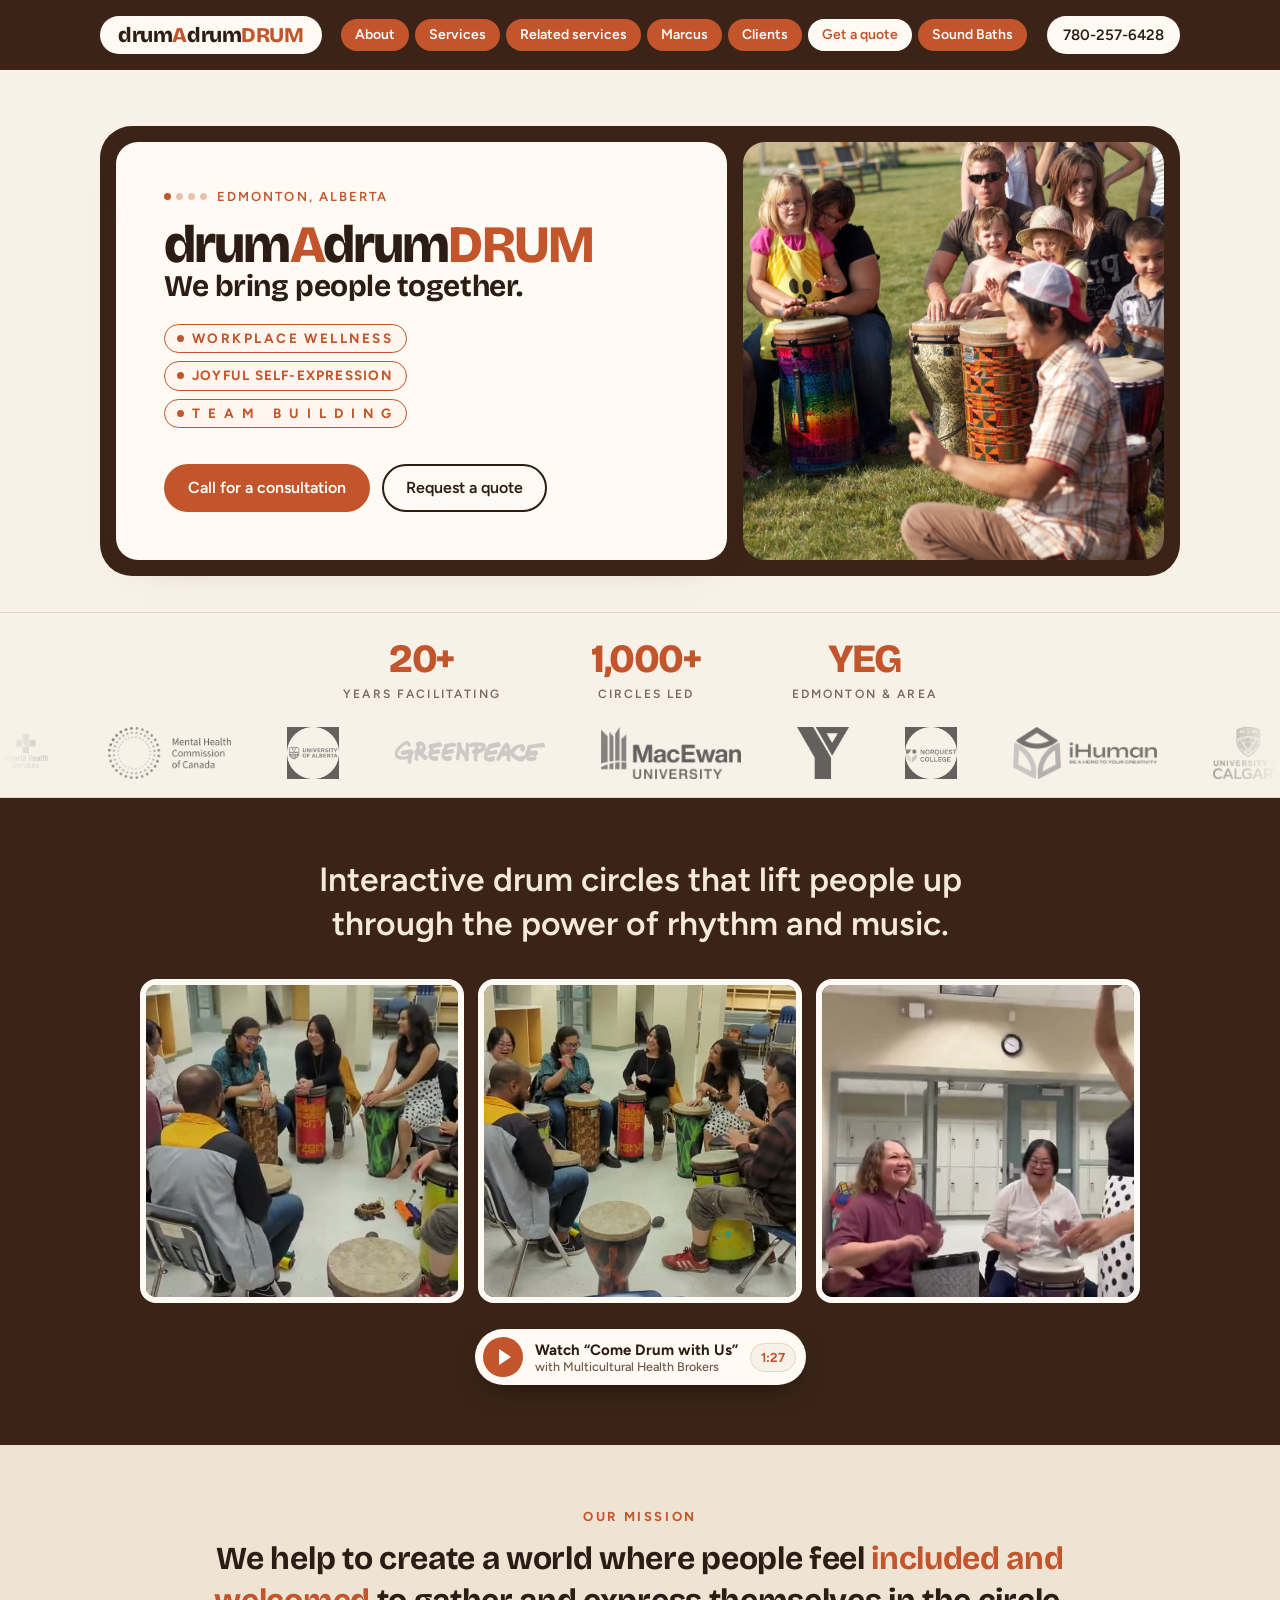
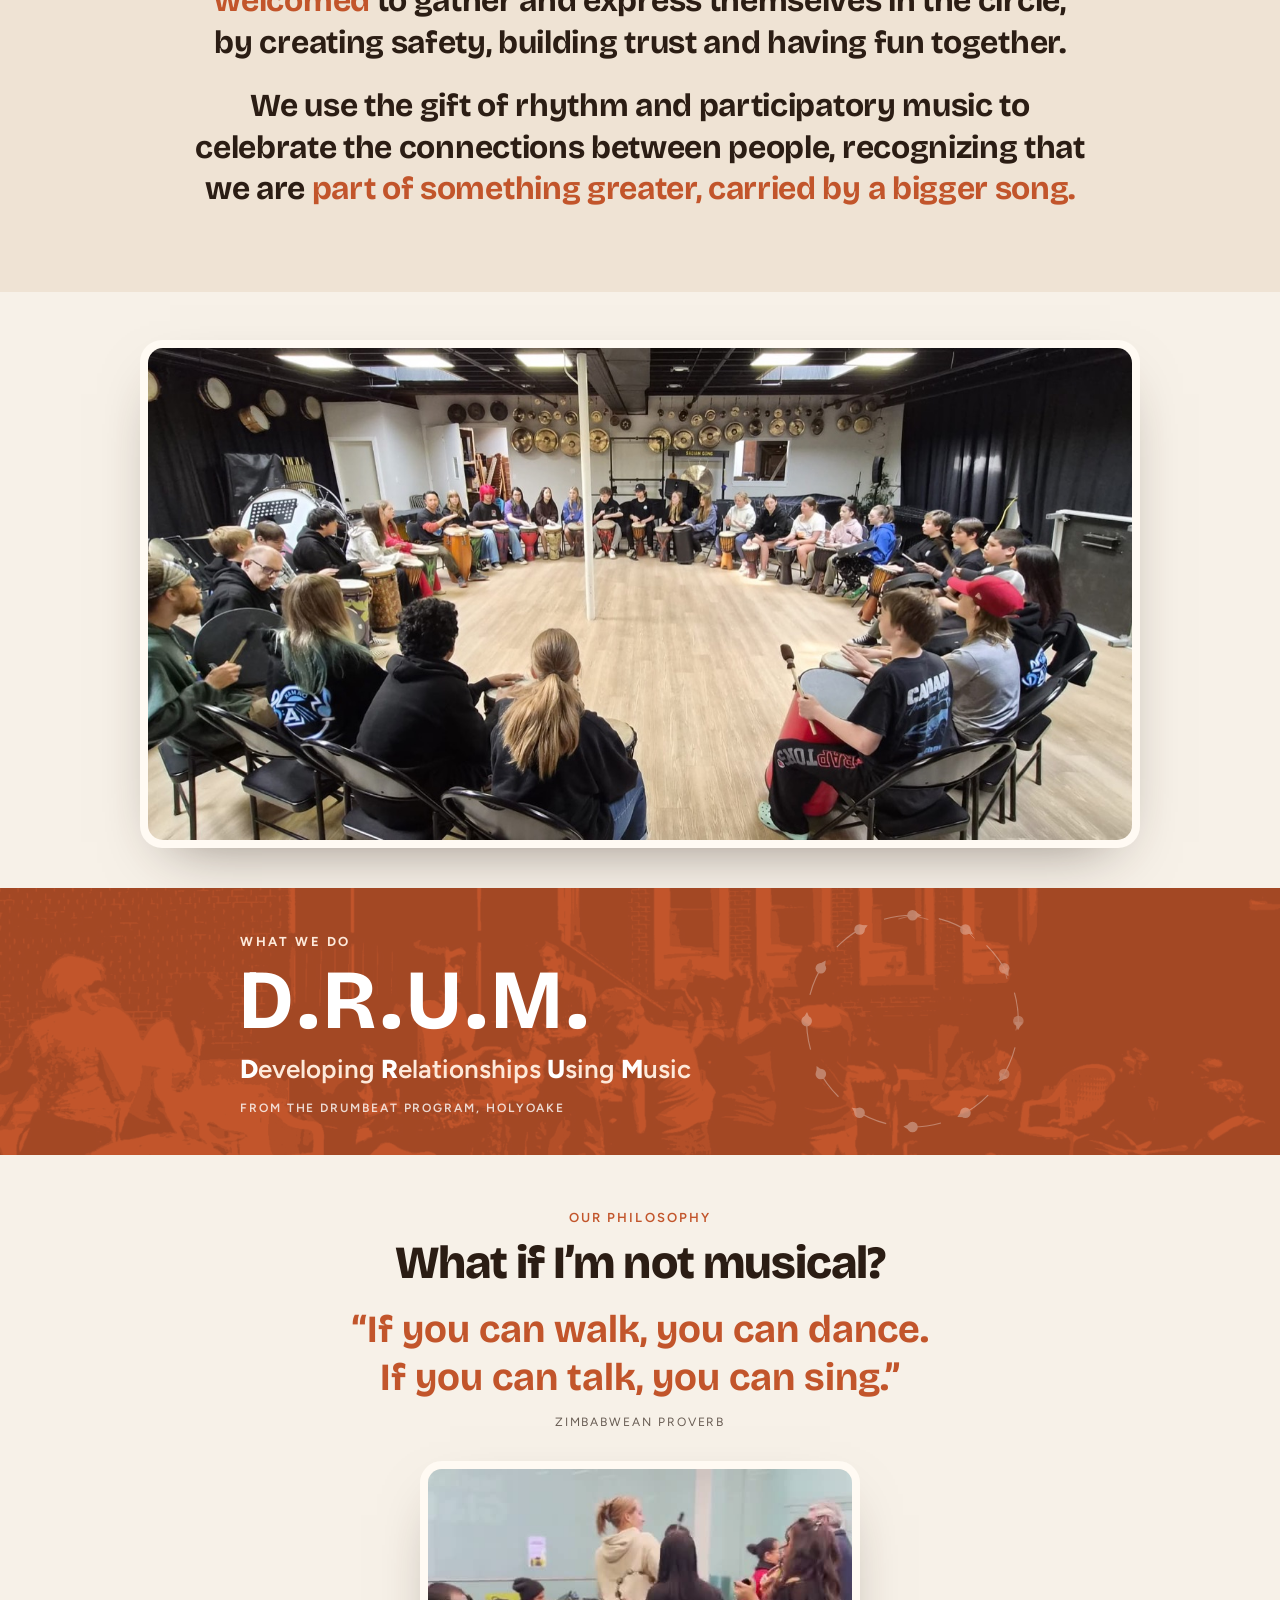
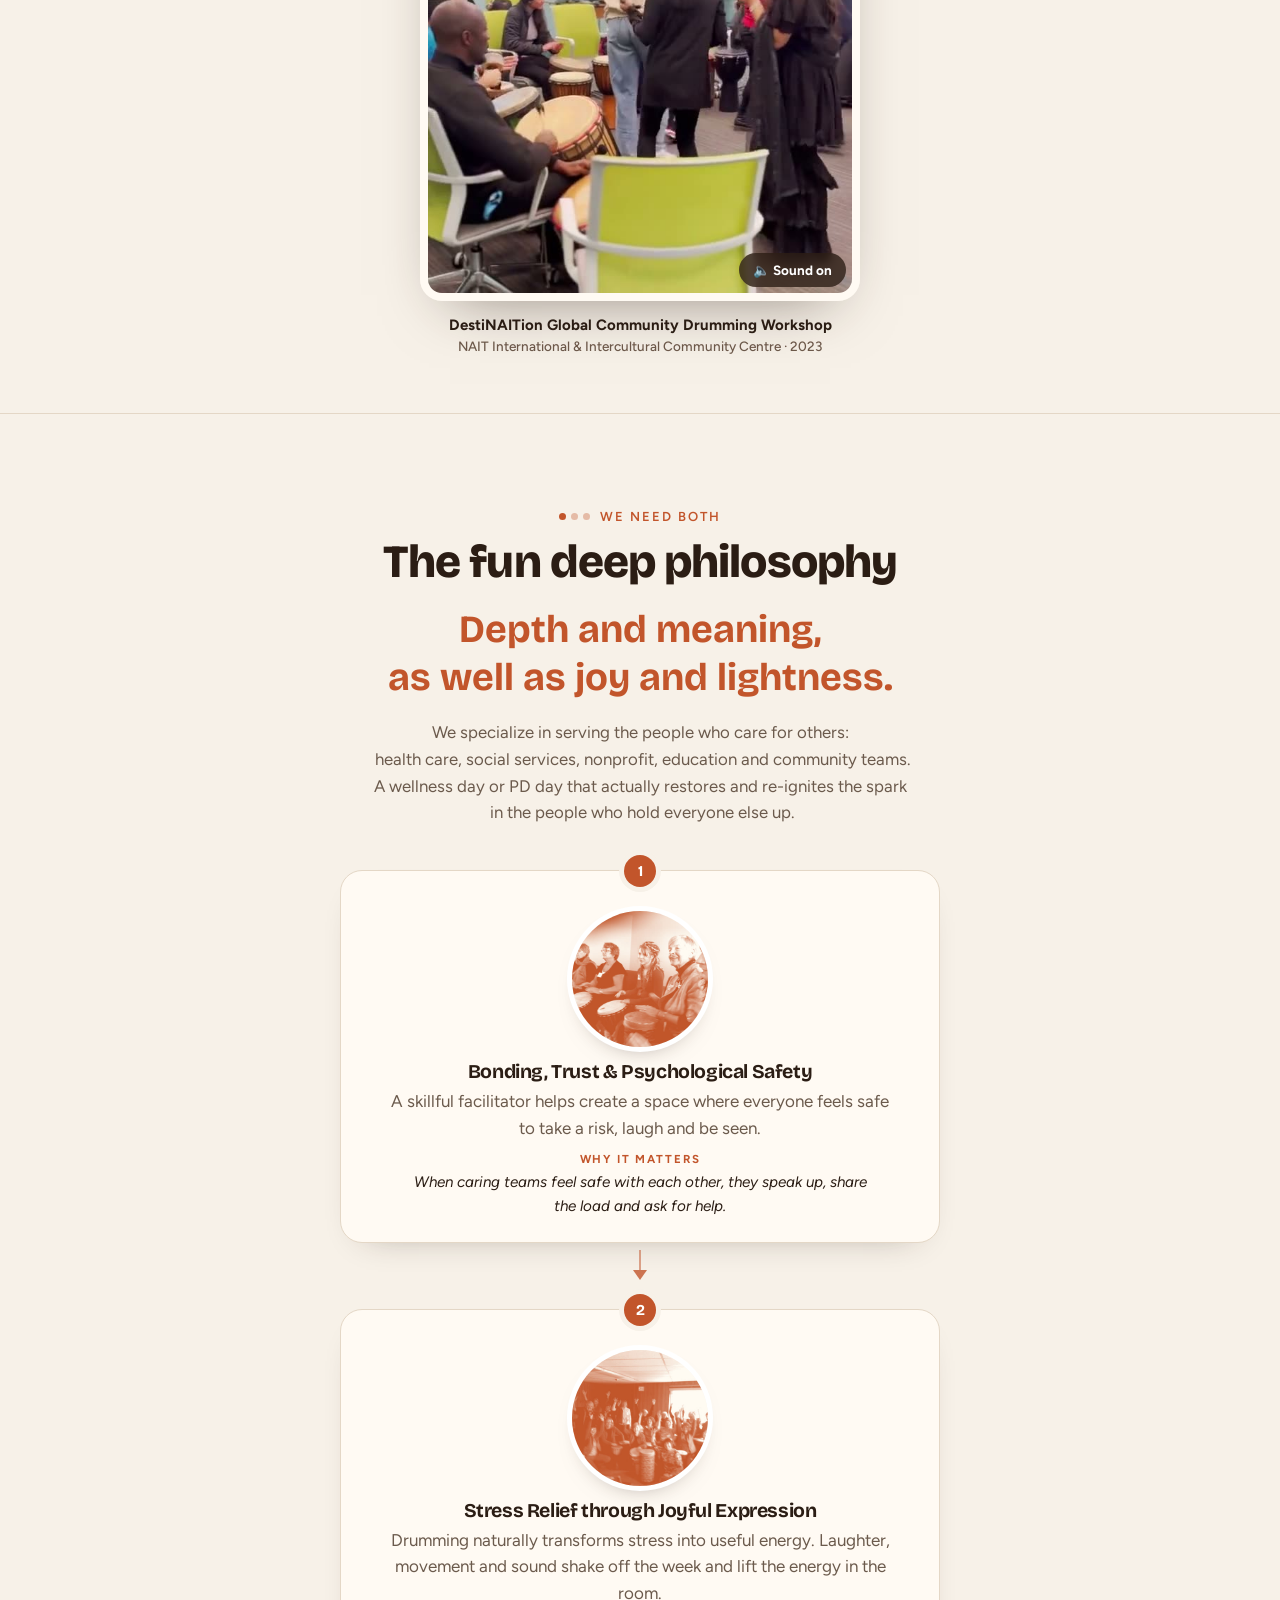
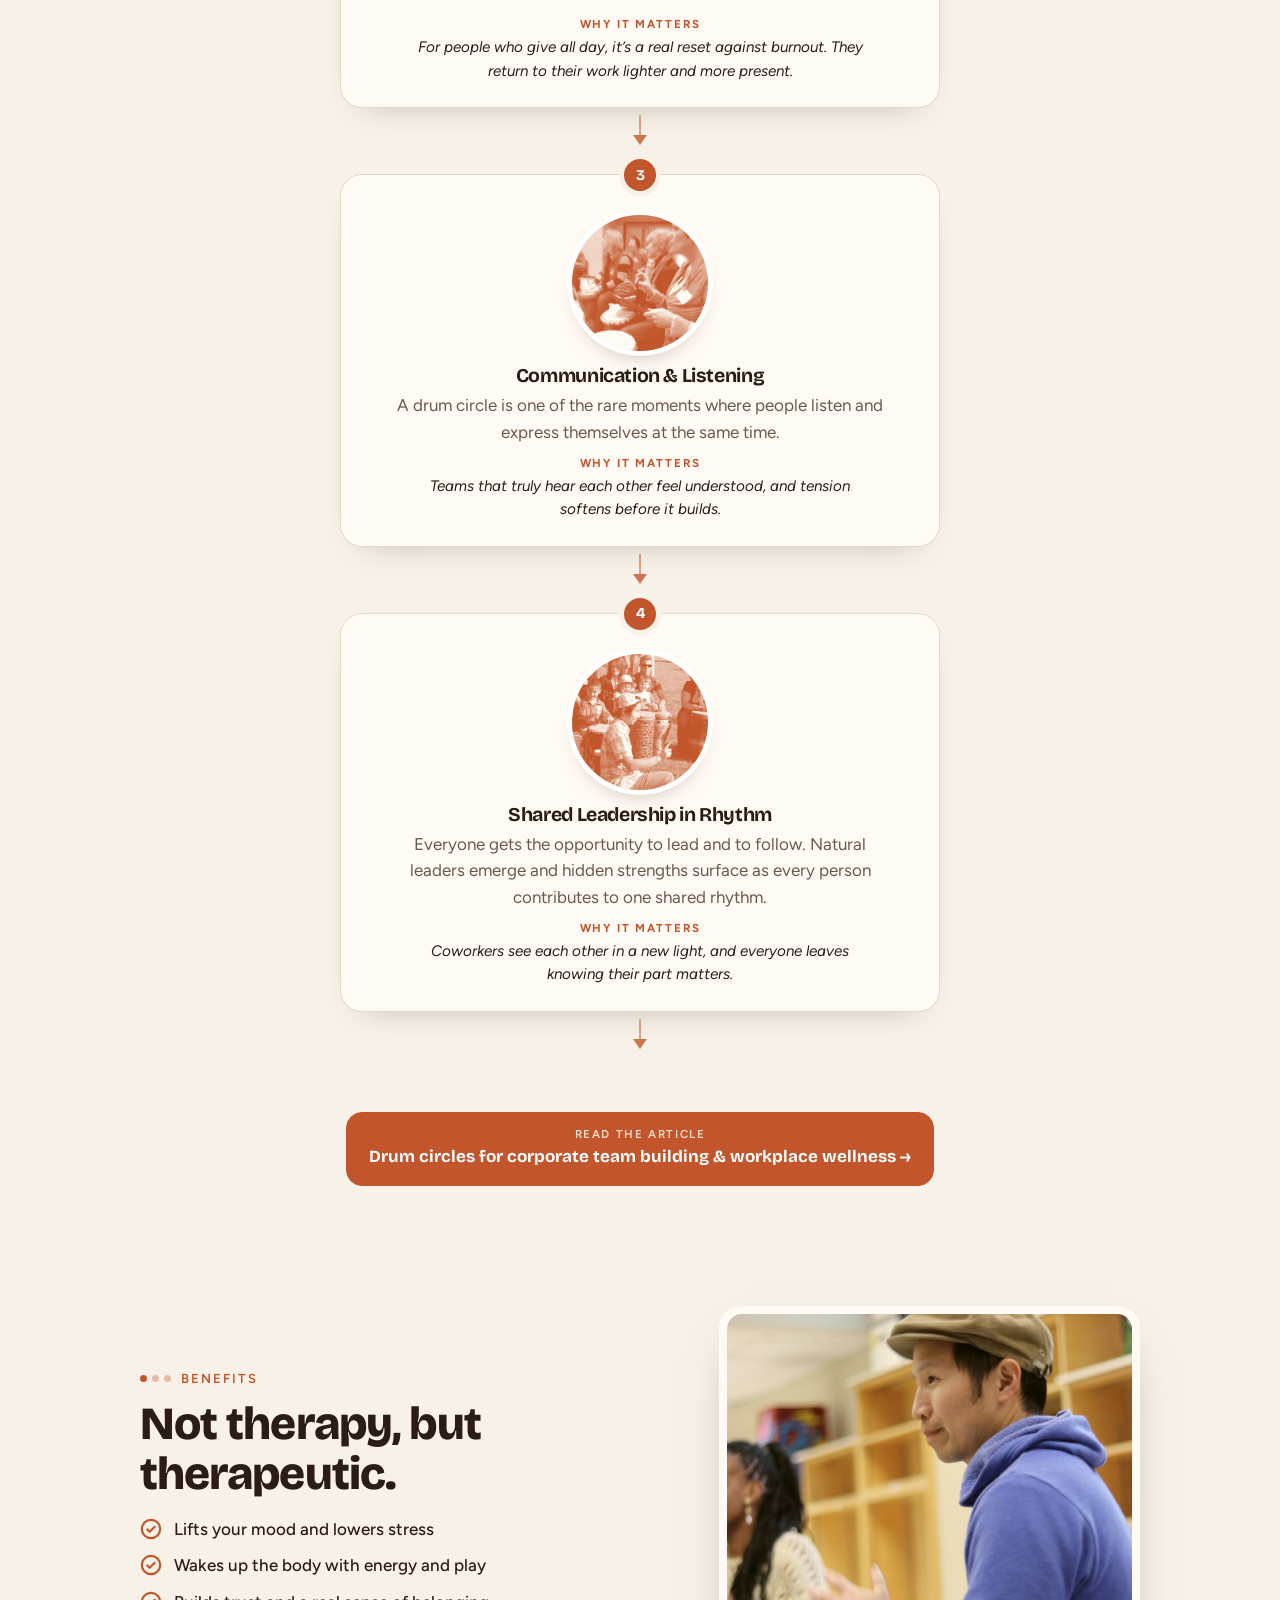
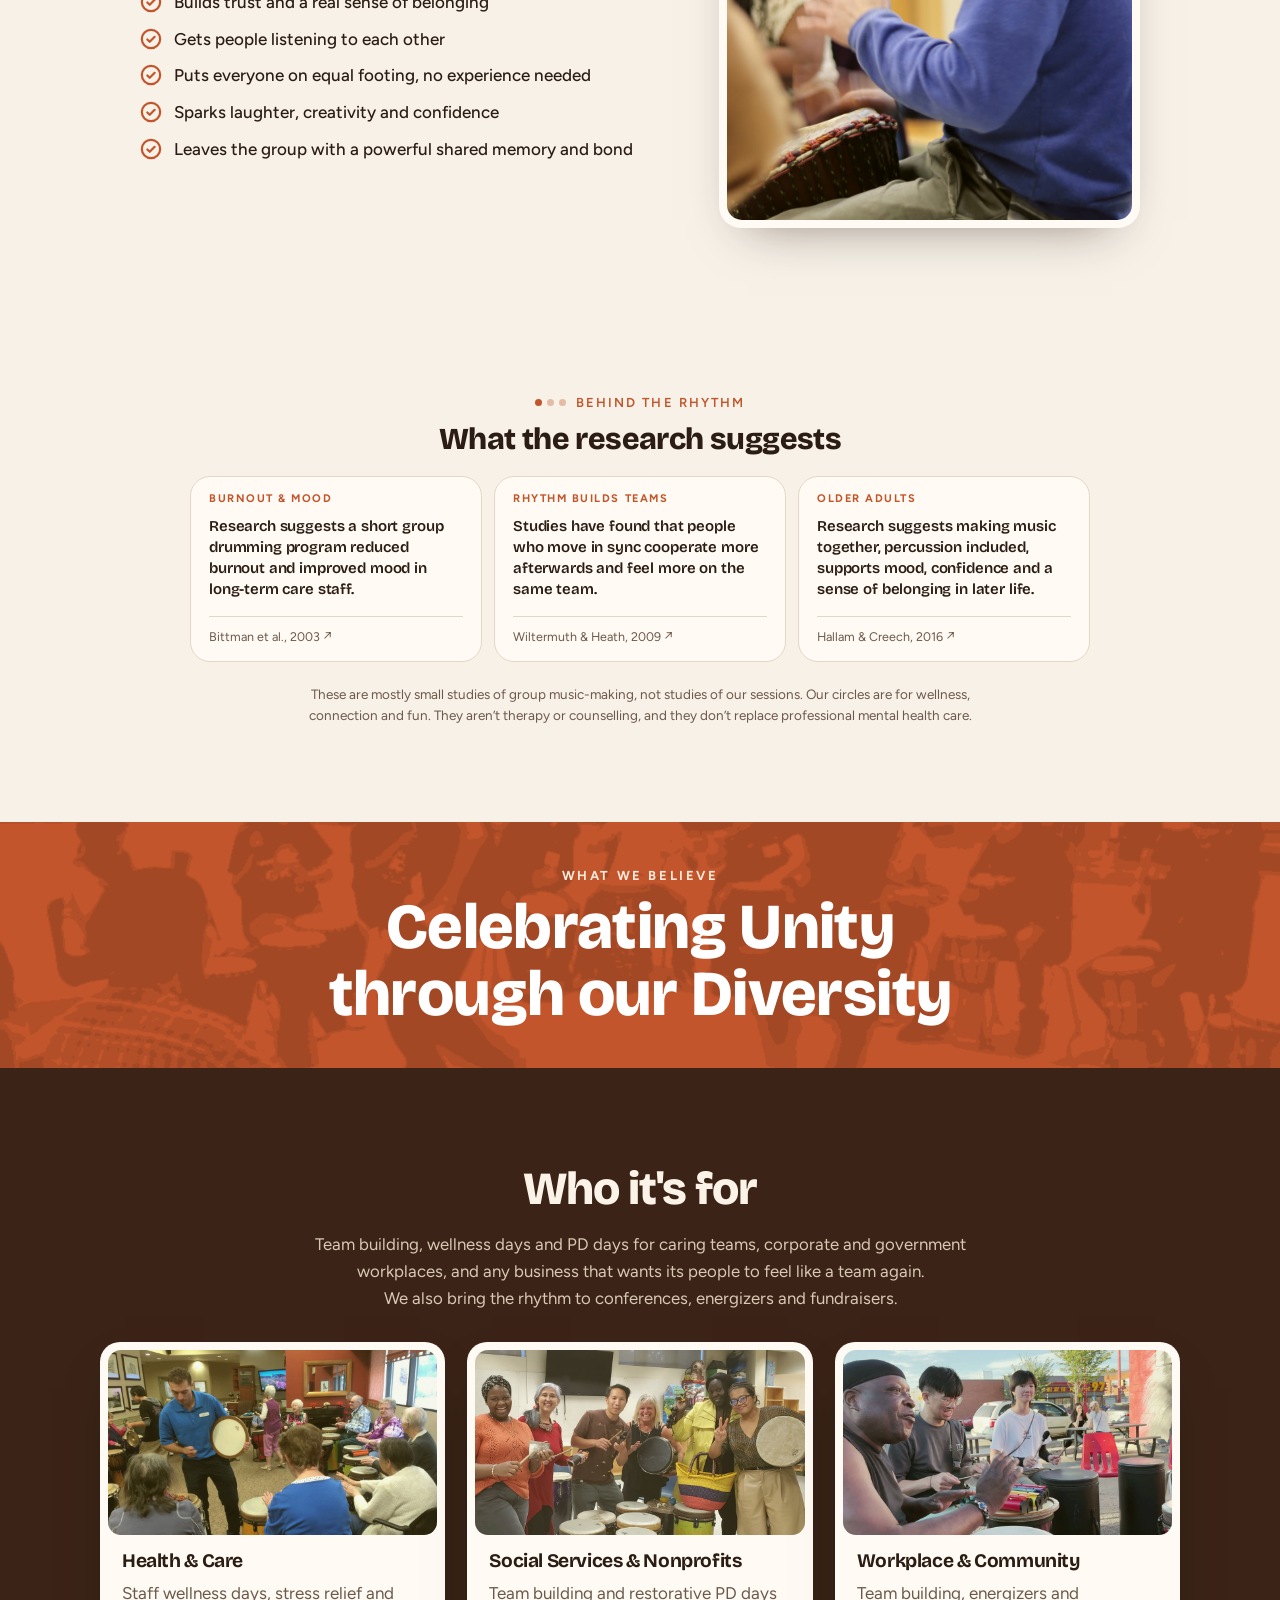
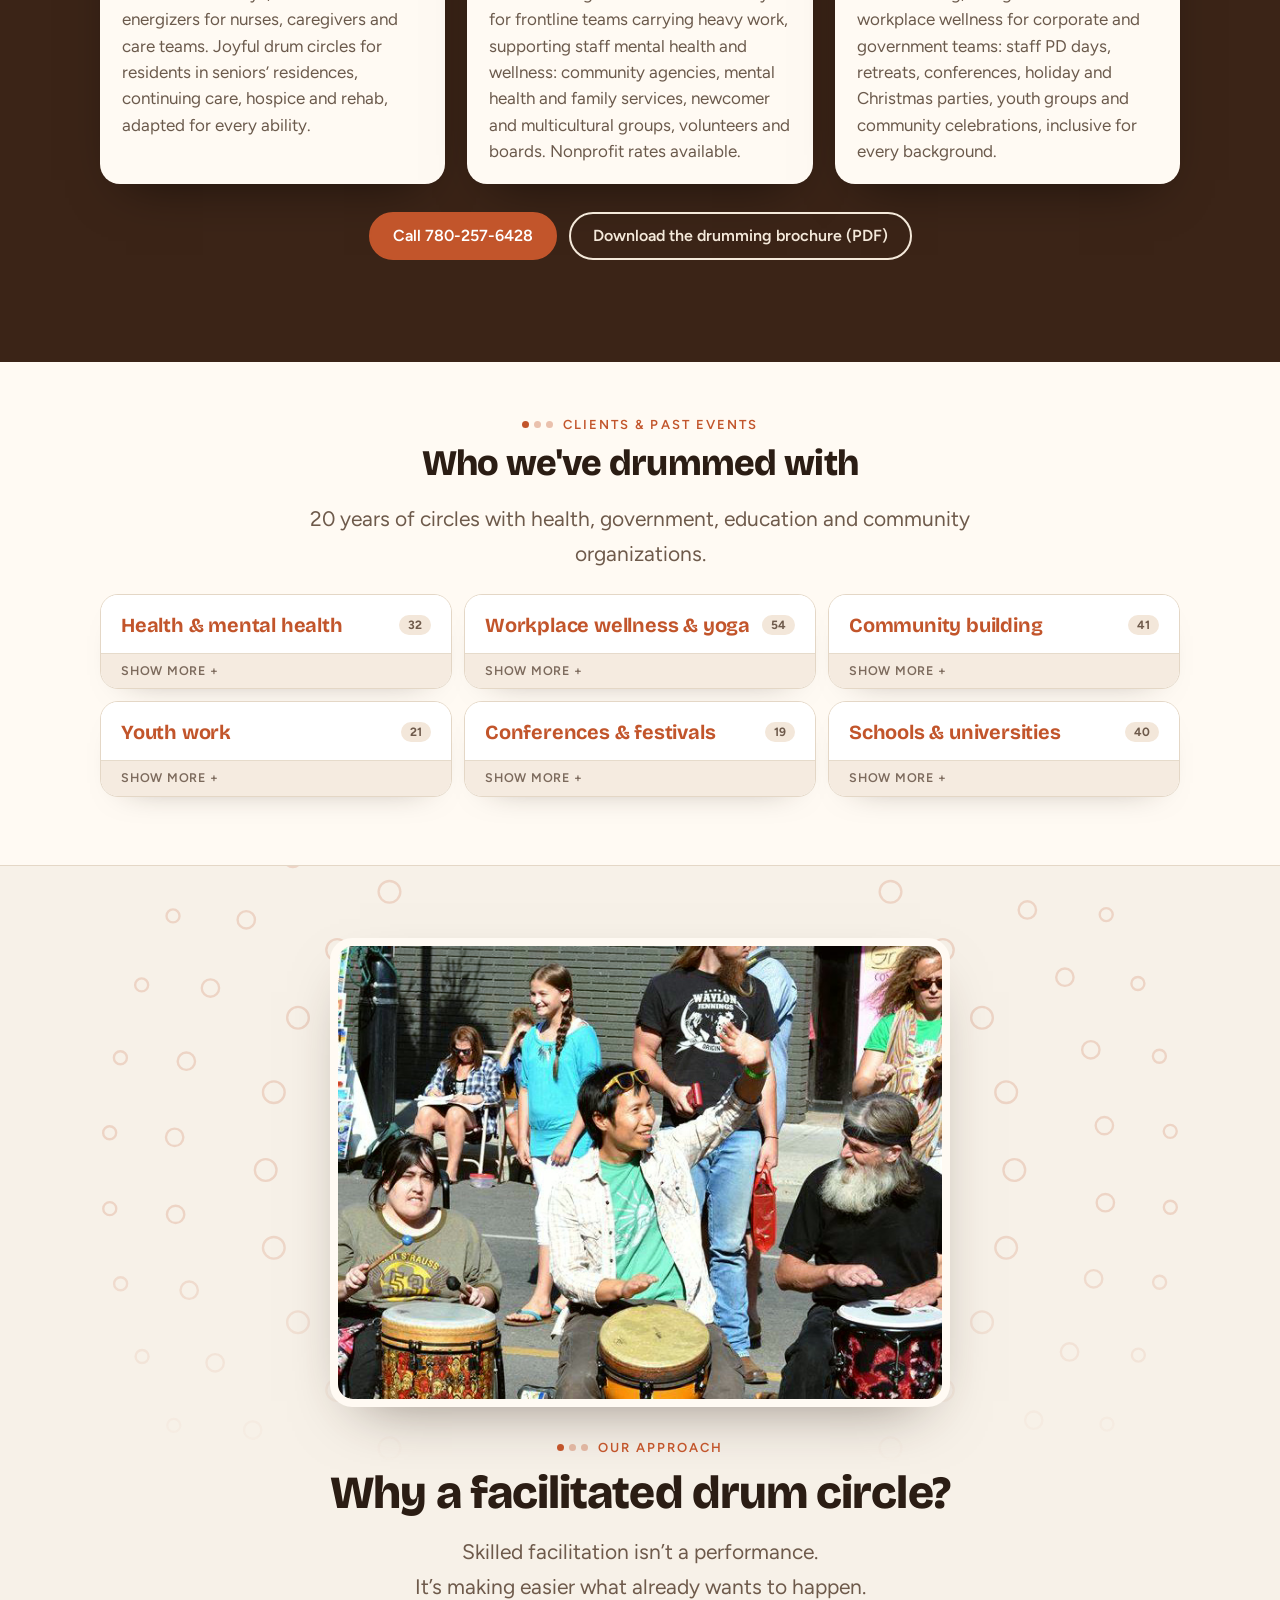
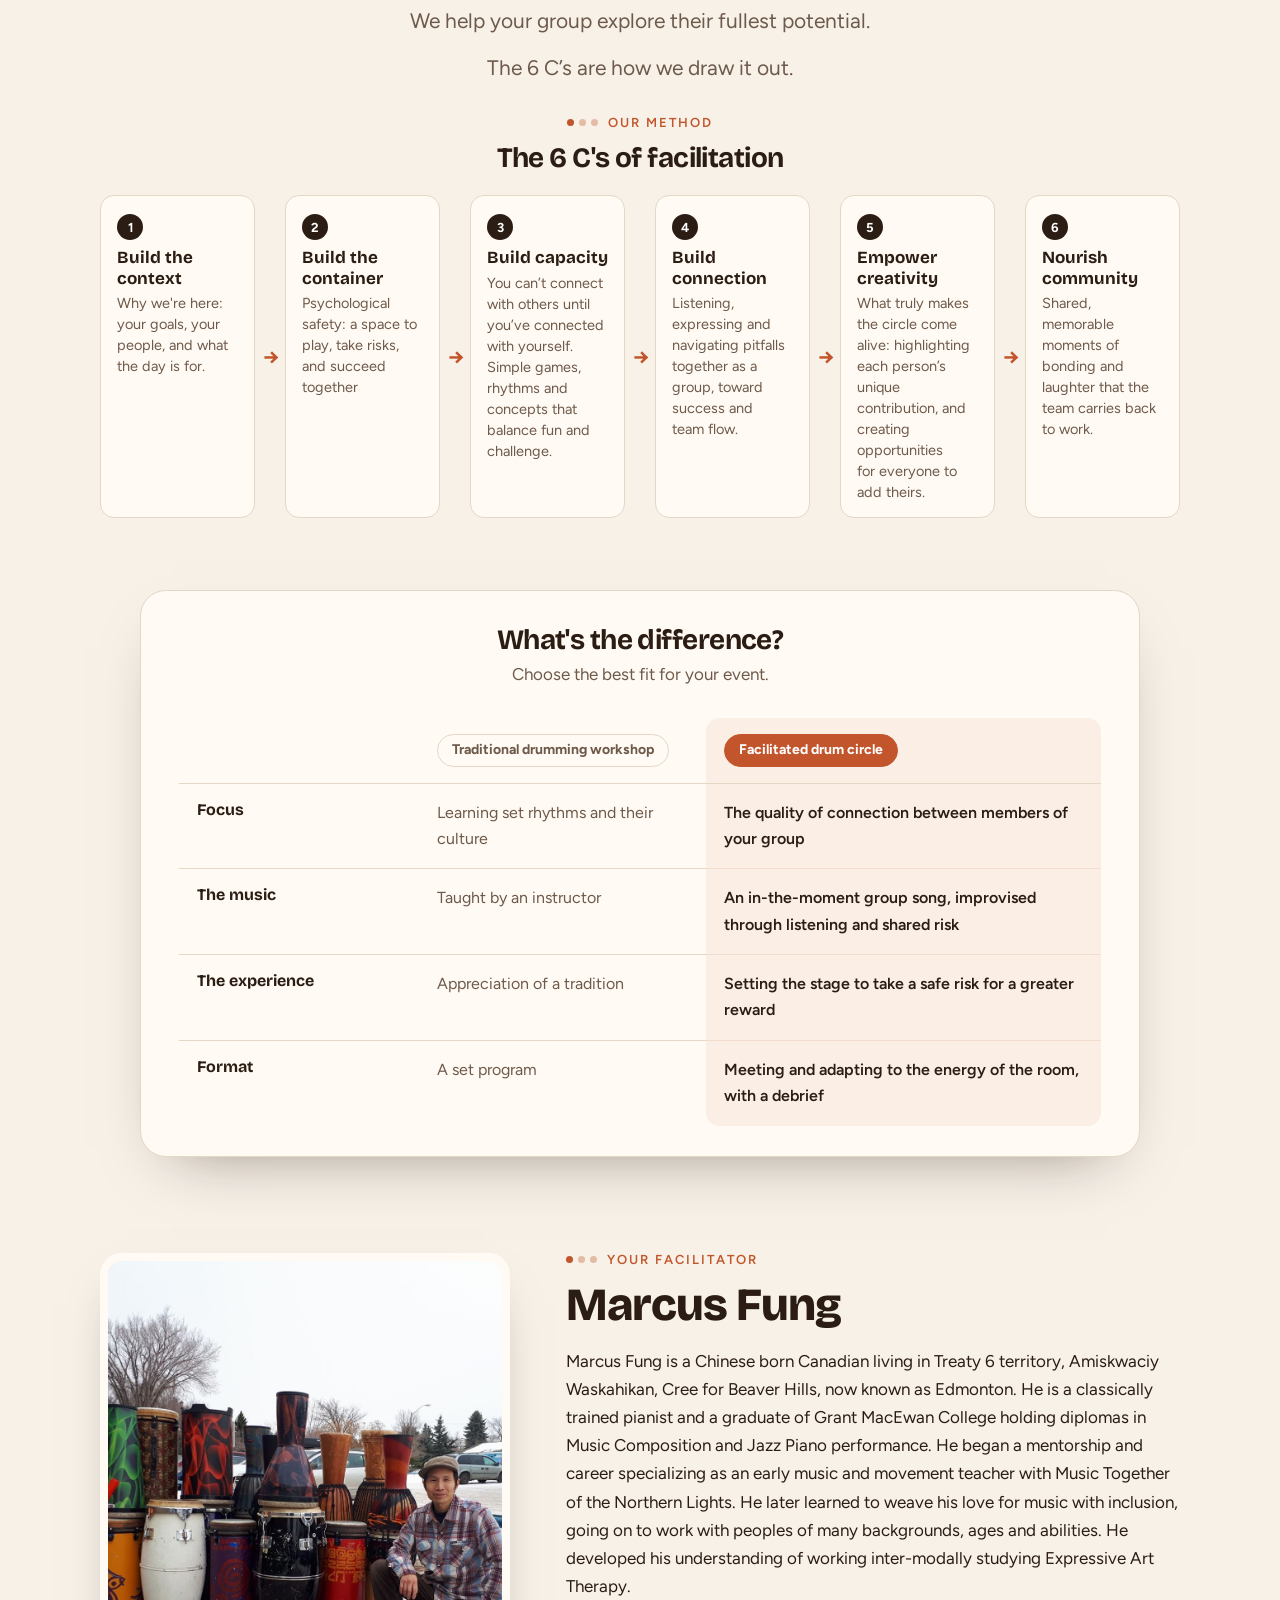
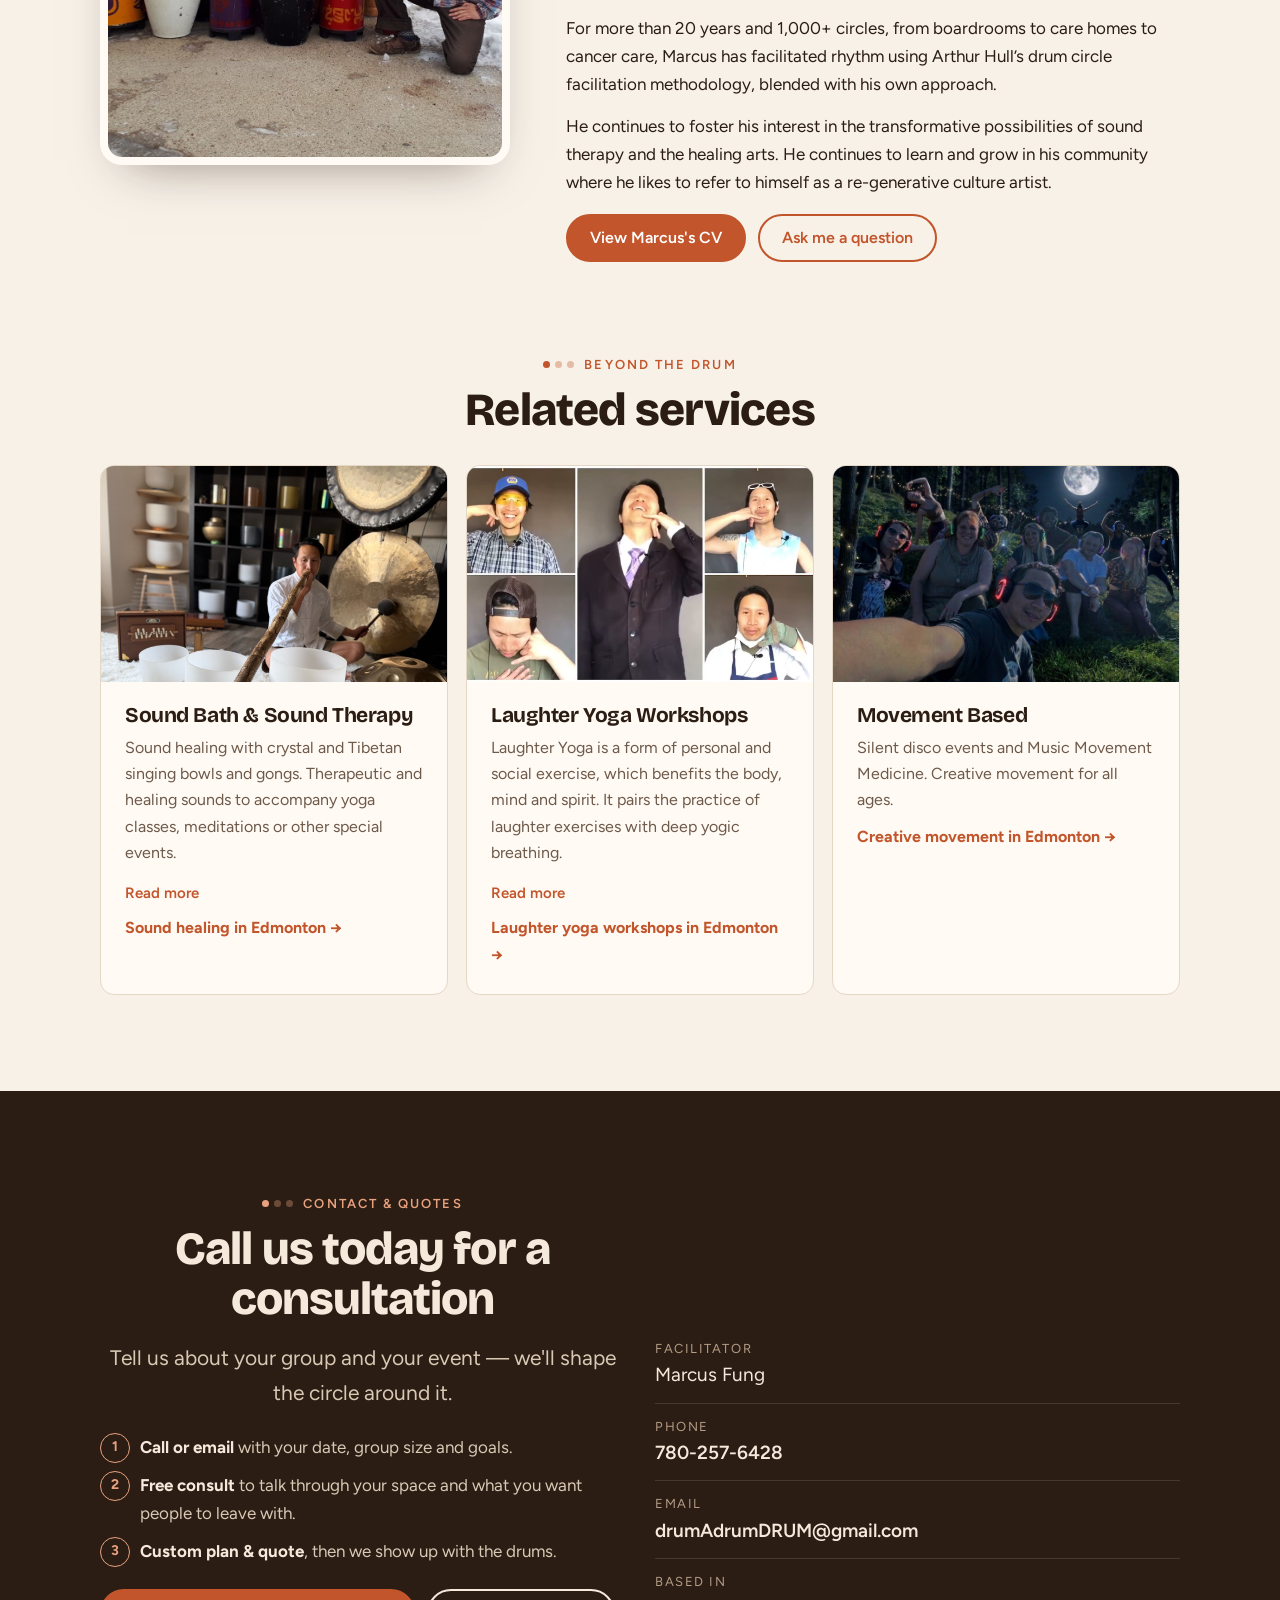
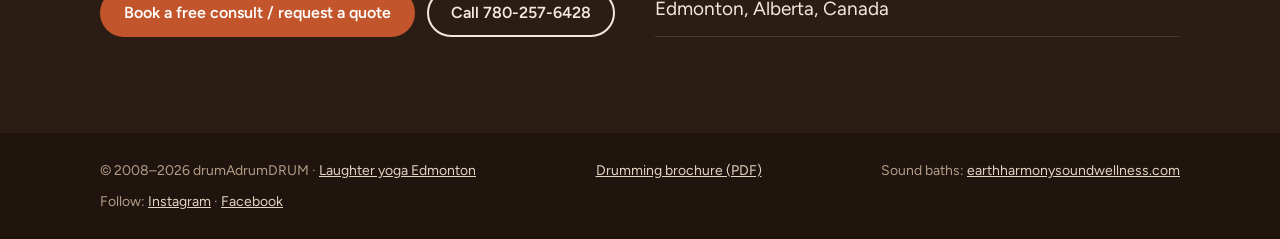
==== commit 57c7553f: "Google Search Console verification" ====
--- a/index.html
+++ b/index.html
@@ -4,6 +4,7 @@
 <meta charset="utf-8">
 <meta name="viewport" content="width=device-width, initial-scale=1">
 <link rel="icon" href="/favicon.svg" type="image/svg+xml">
+<meta name="google-site-verification" content="E3nAmSM7Mz2v9viQCdAHWTbor6wdJ9286w4QM0sajzw">
 <title>Drum Circles Edmonton | Team Building &amp; Laughter Yoga | drumAdrumDRUM</title>
 <meta name="description" content="drumAdrumDRUM — interactive rhythm and music circles in Edmonton, Alberta since 2008. Drum circles and laughter yoga for corporate and government team building, seniors & care homes, wellness, community events, birthdays and weddings. Call 780-257-6428.">
 <link rel="canonical" href="https://yegdrumcircles.com/">
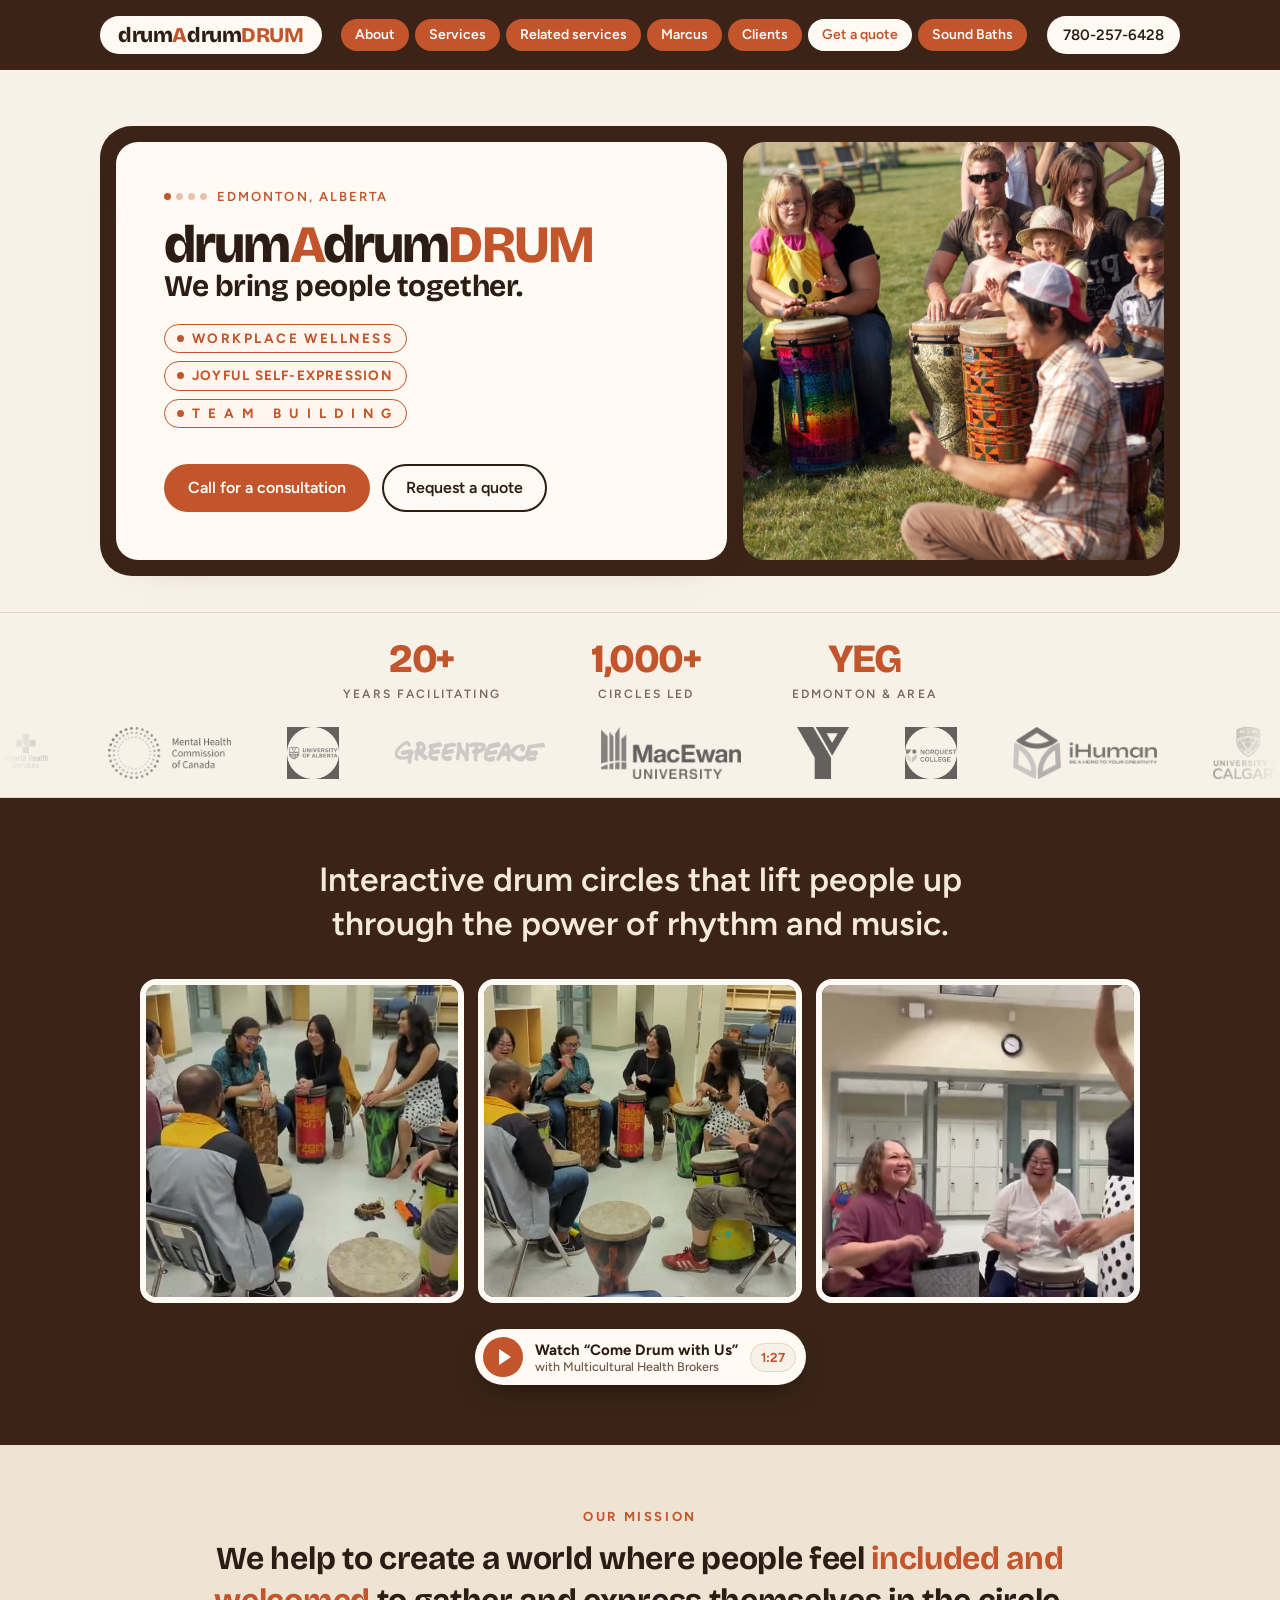
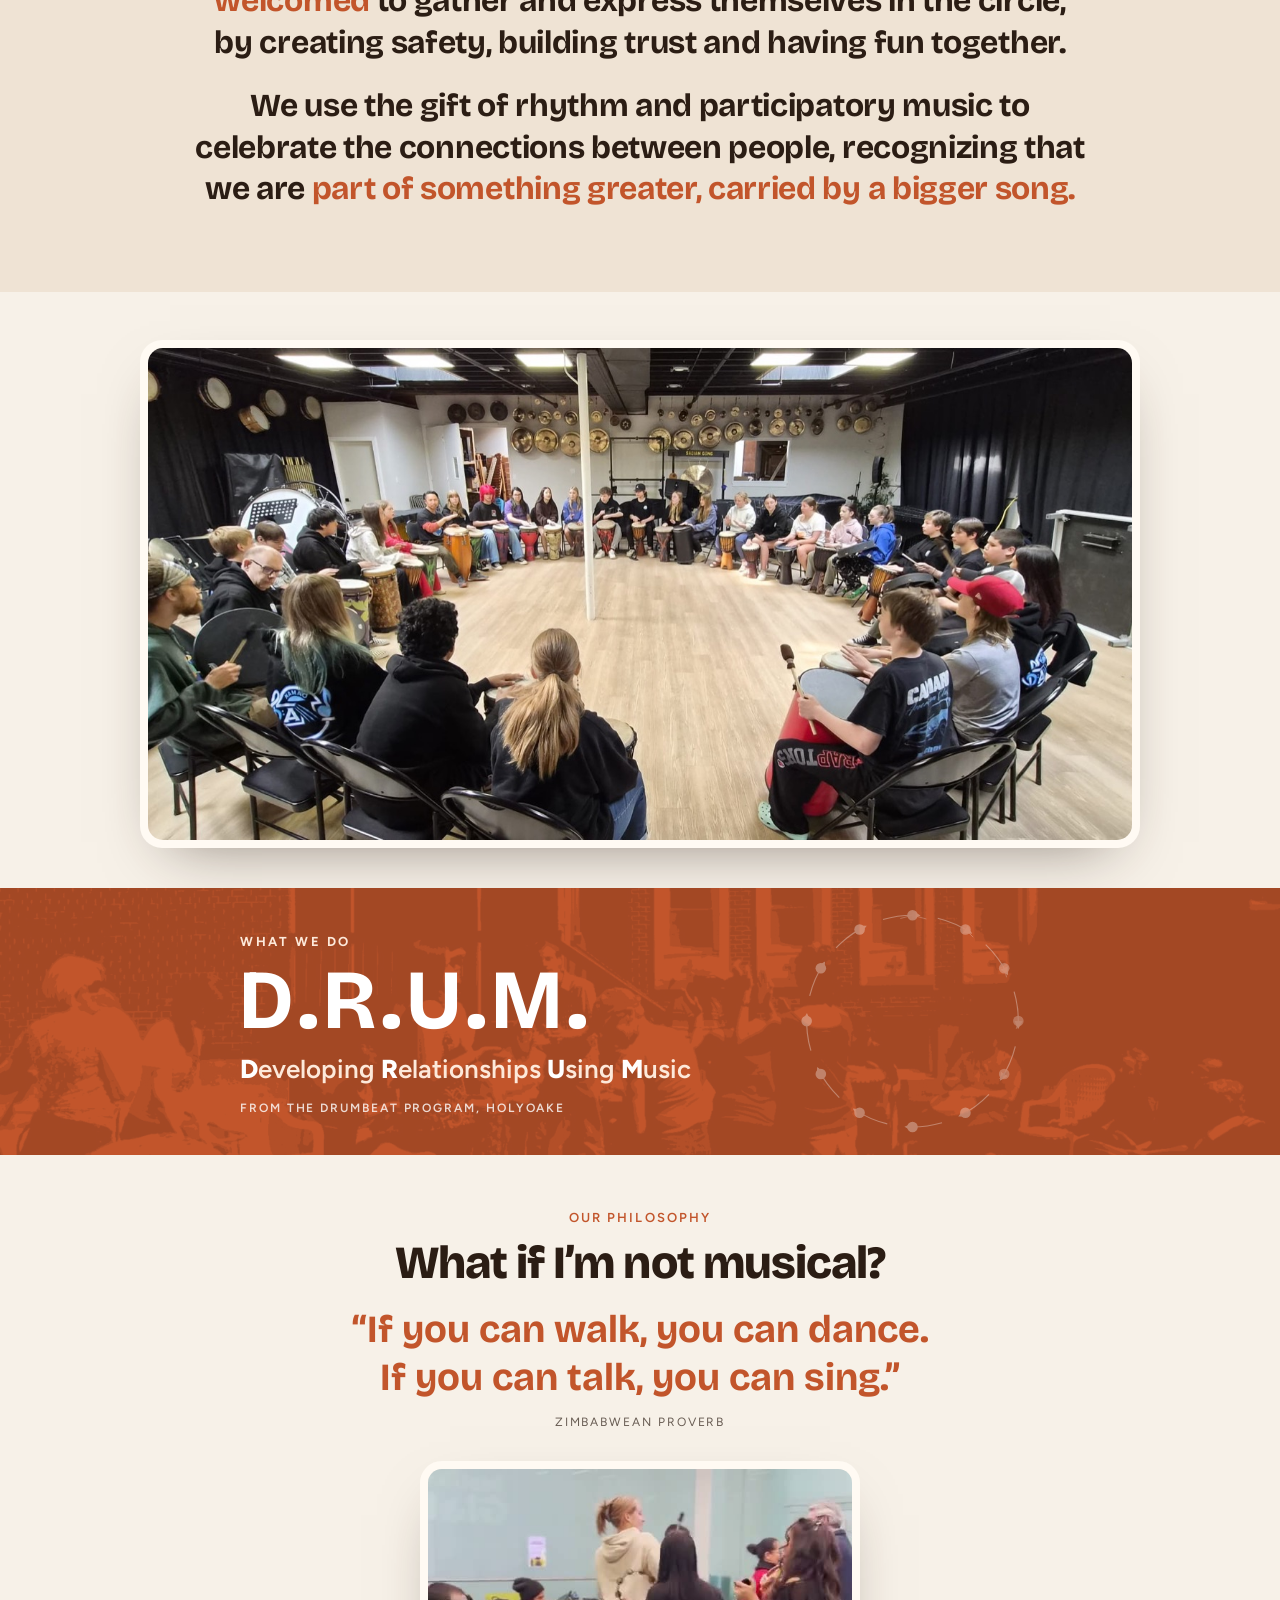
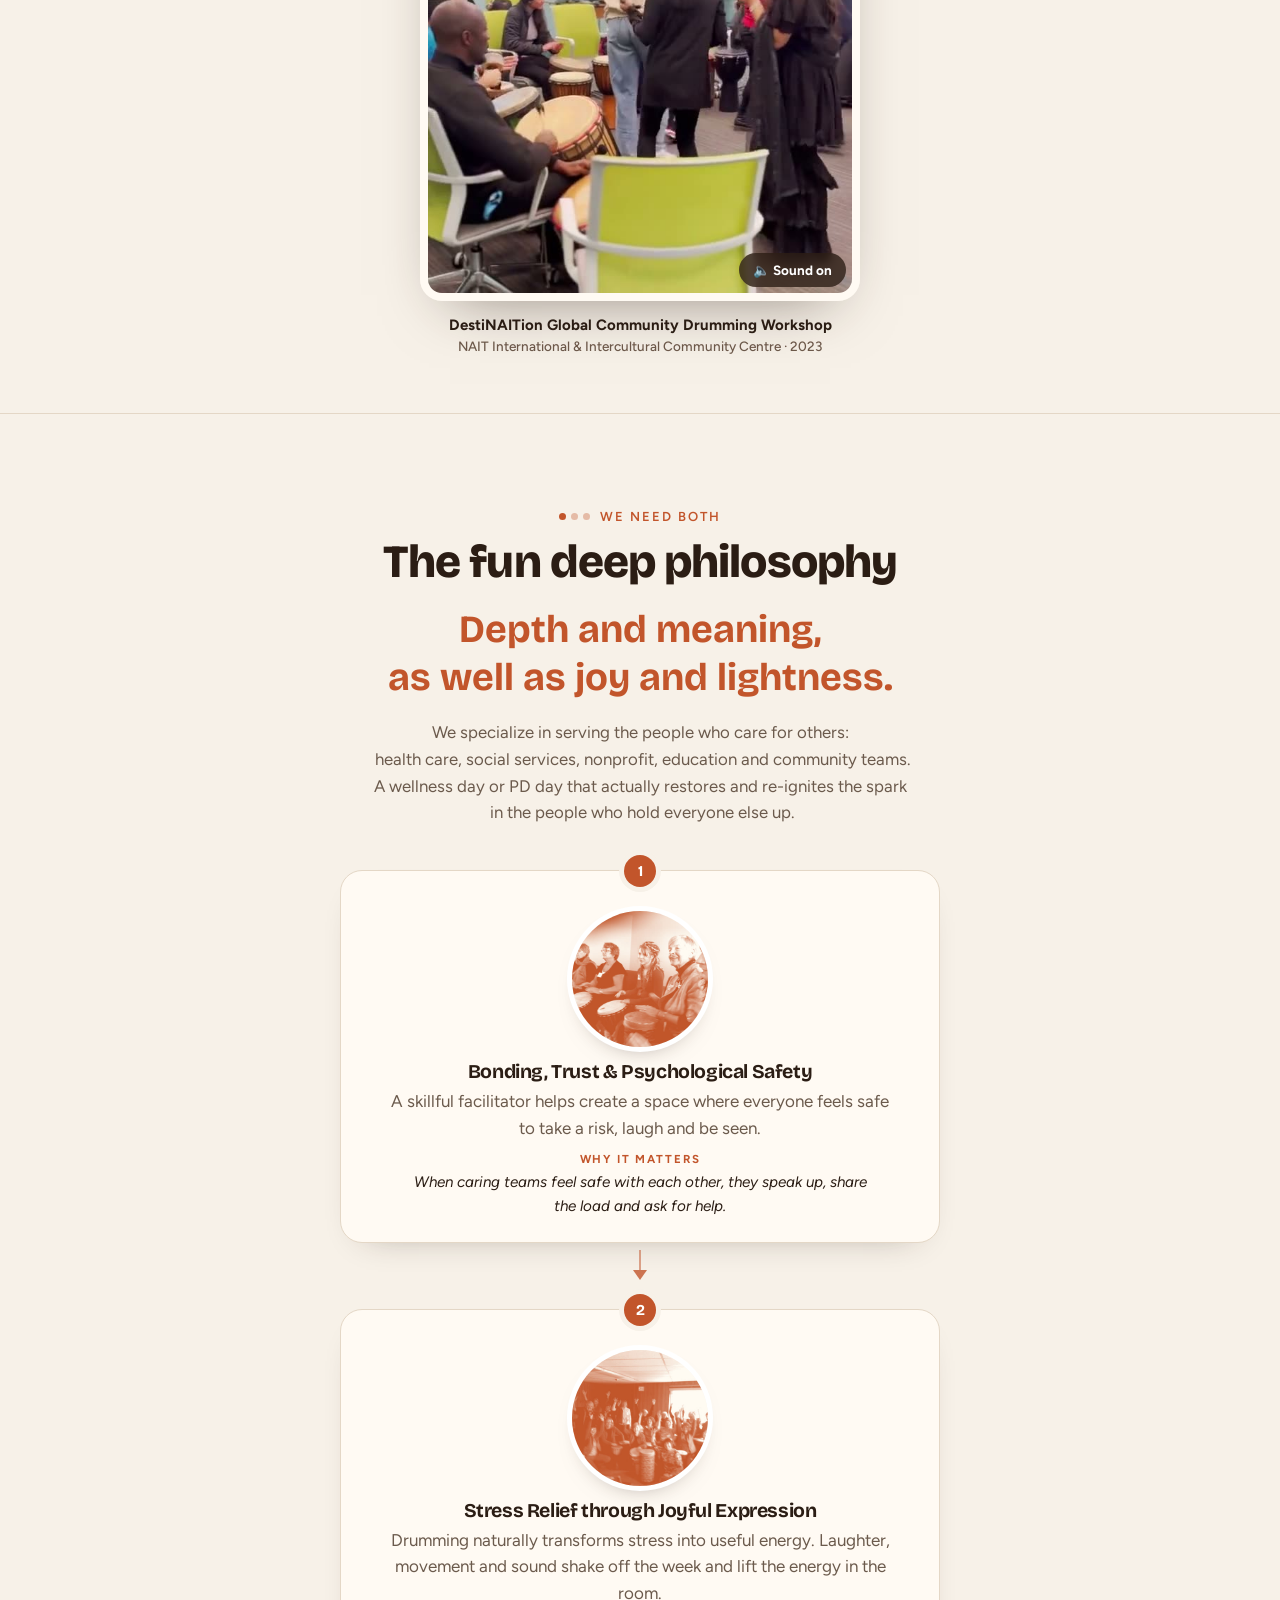
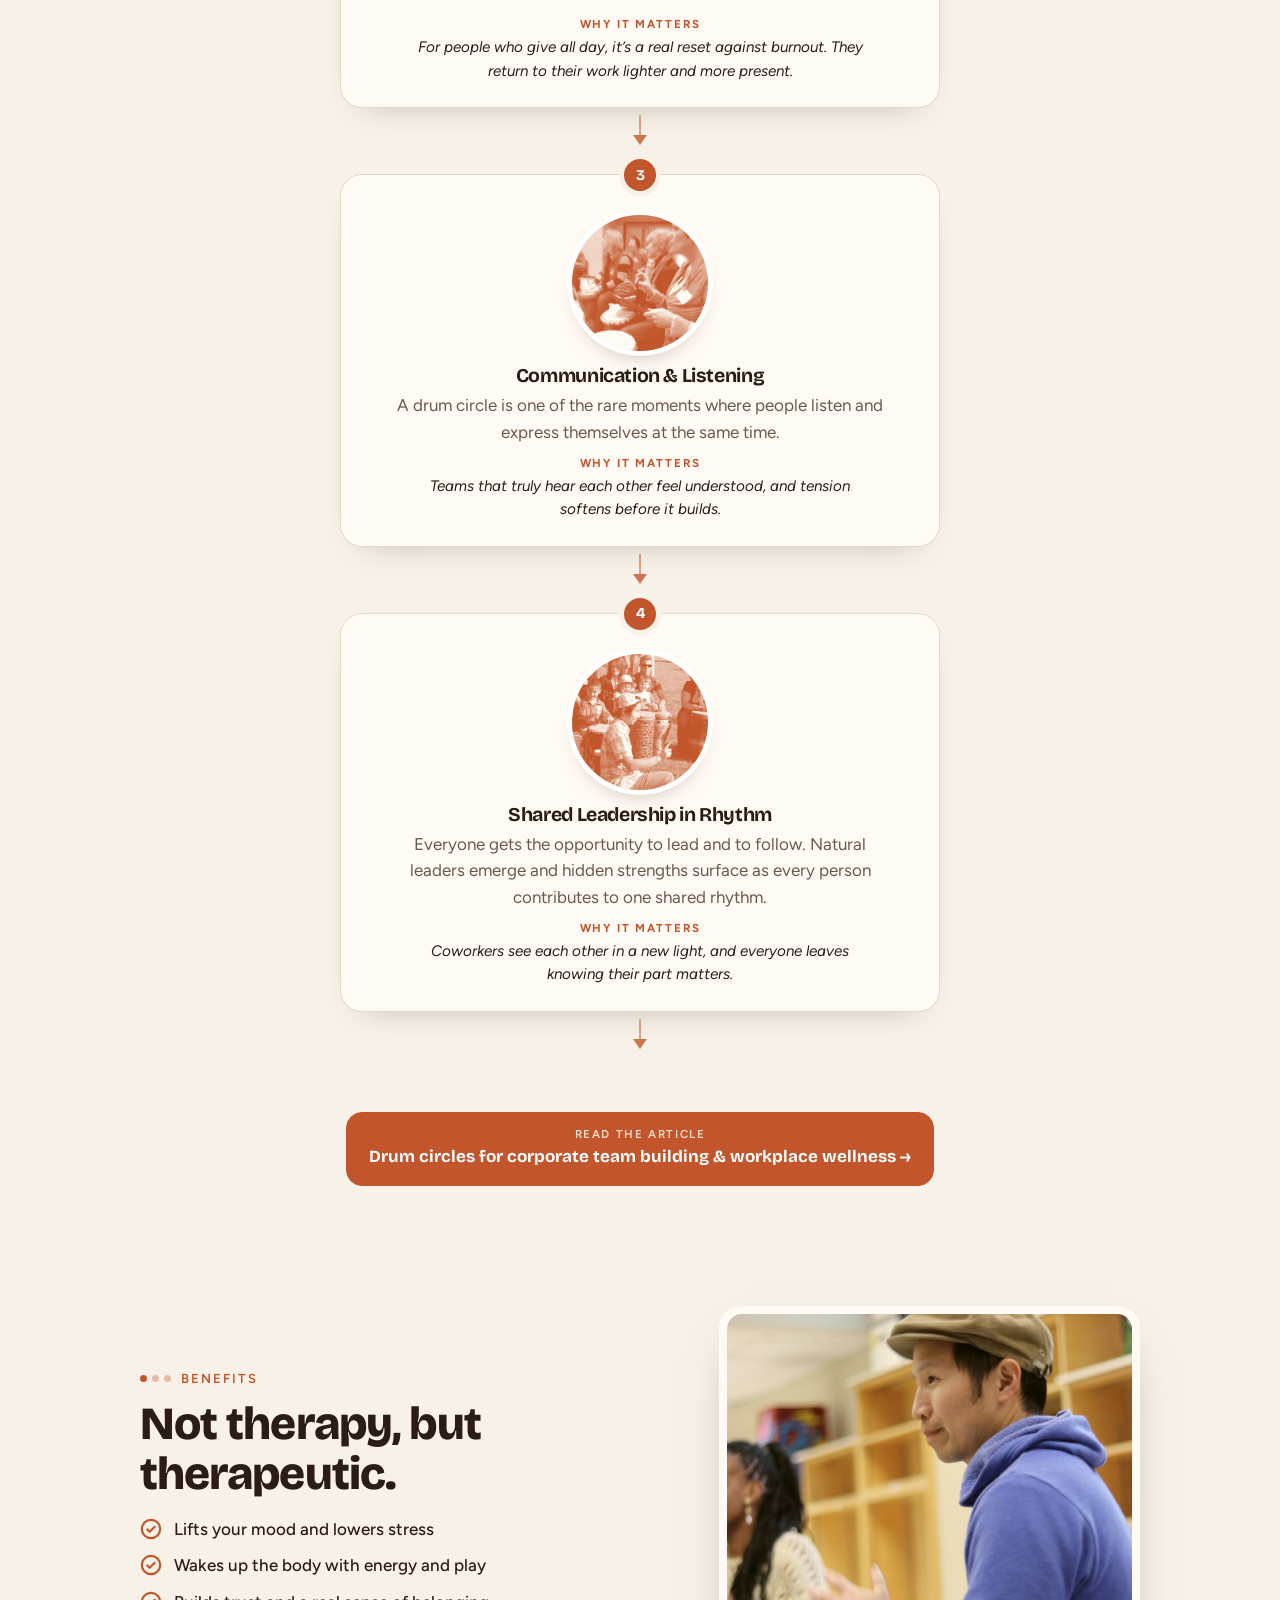
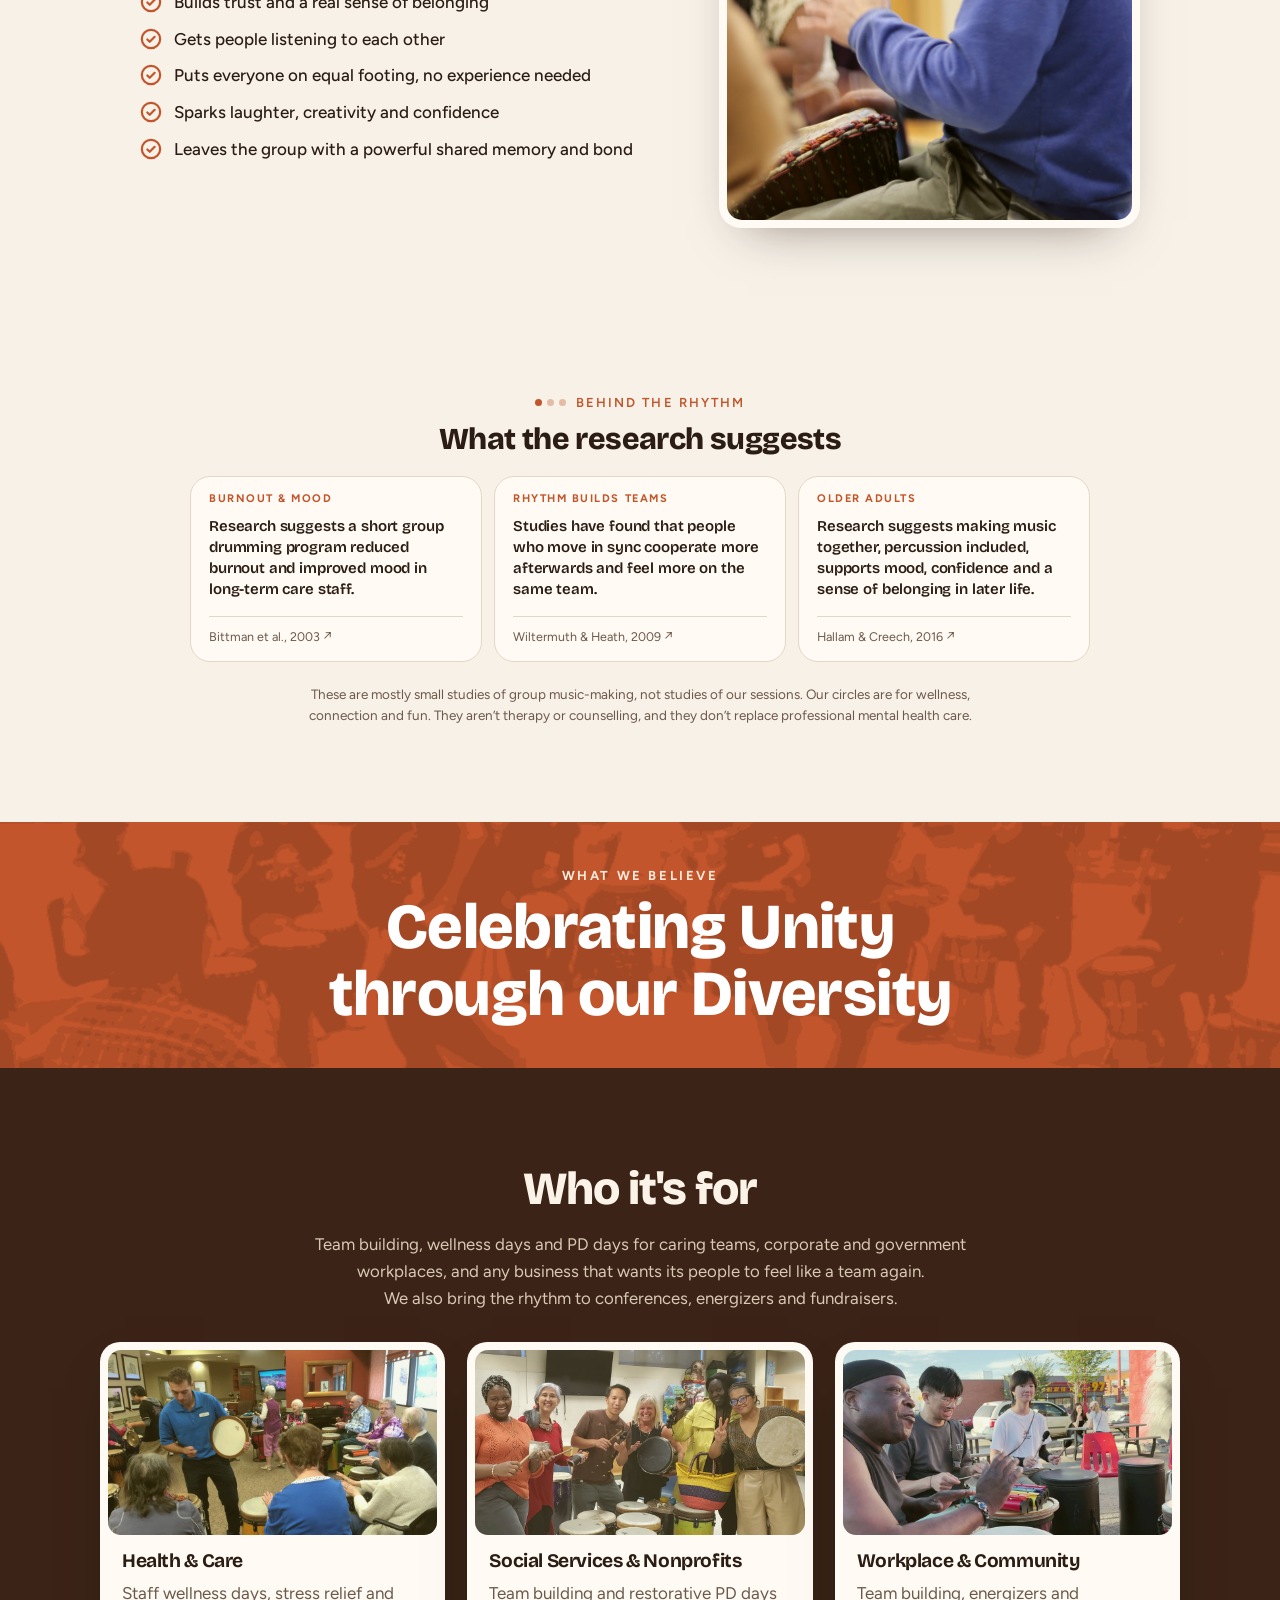
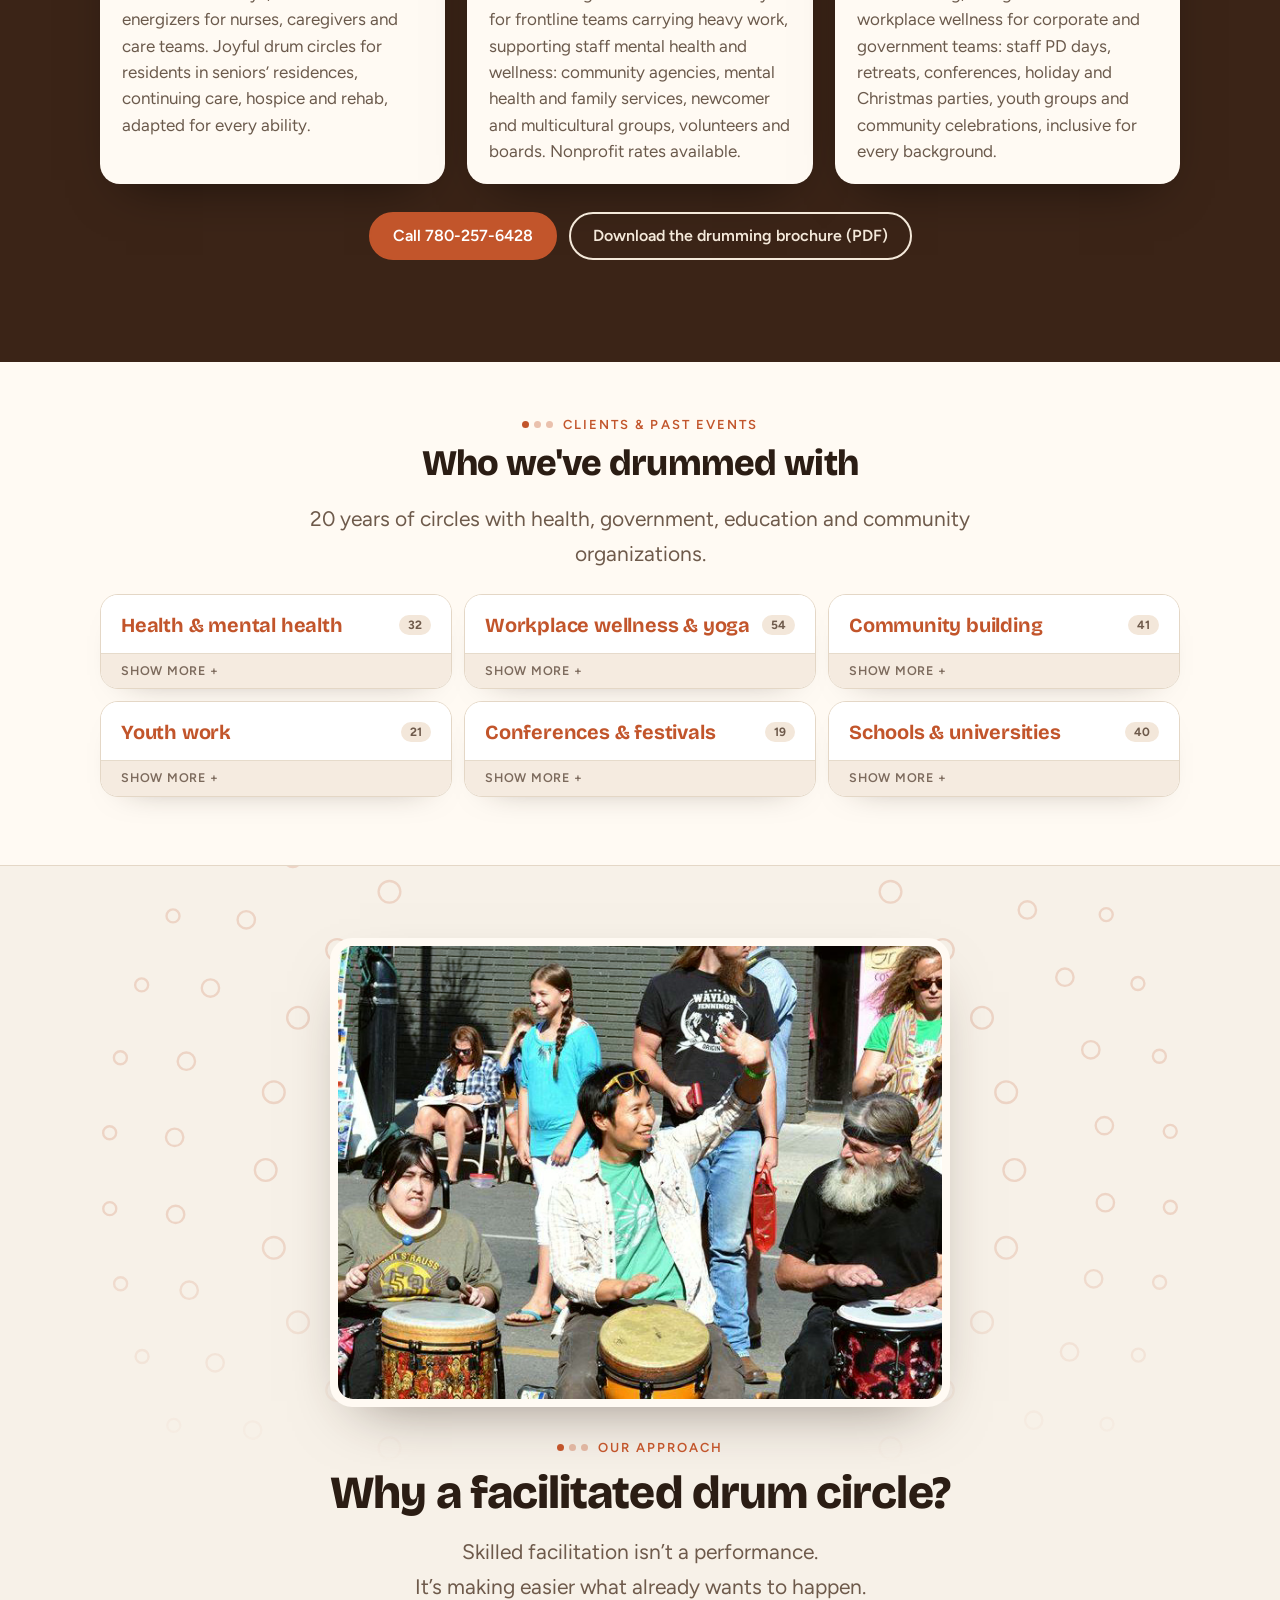
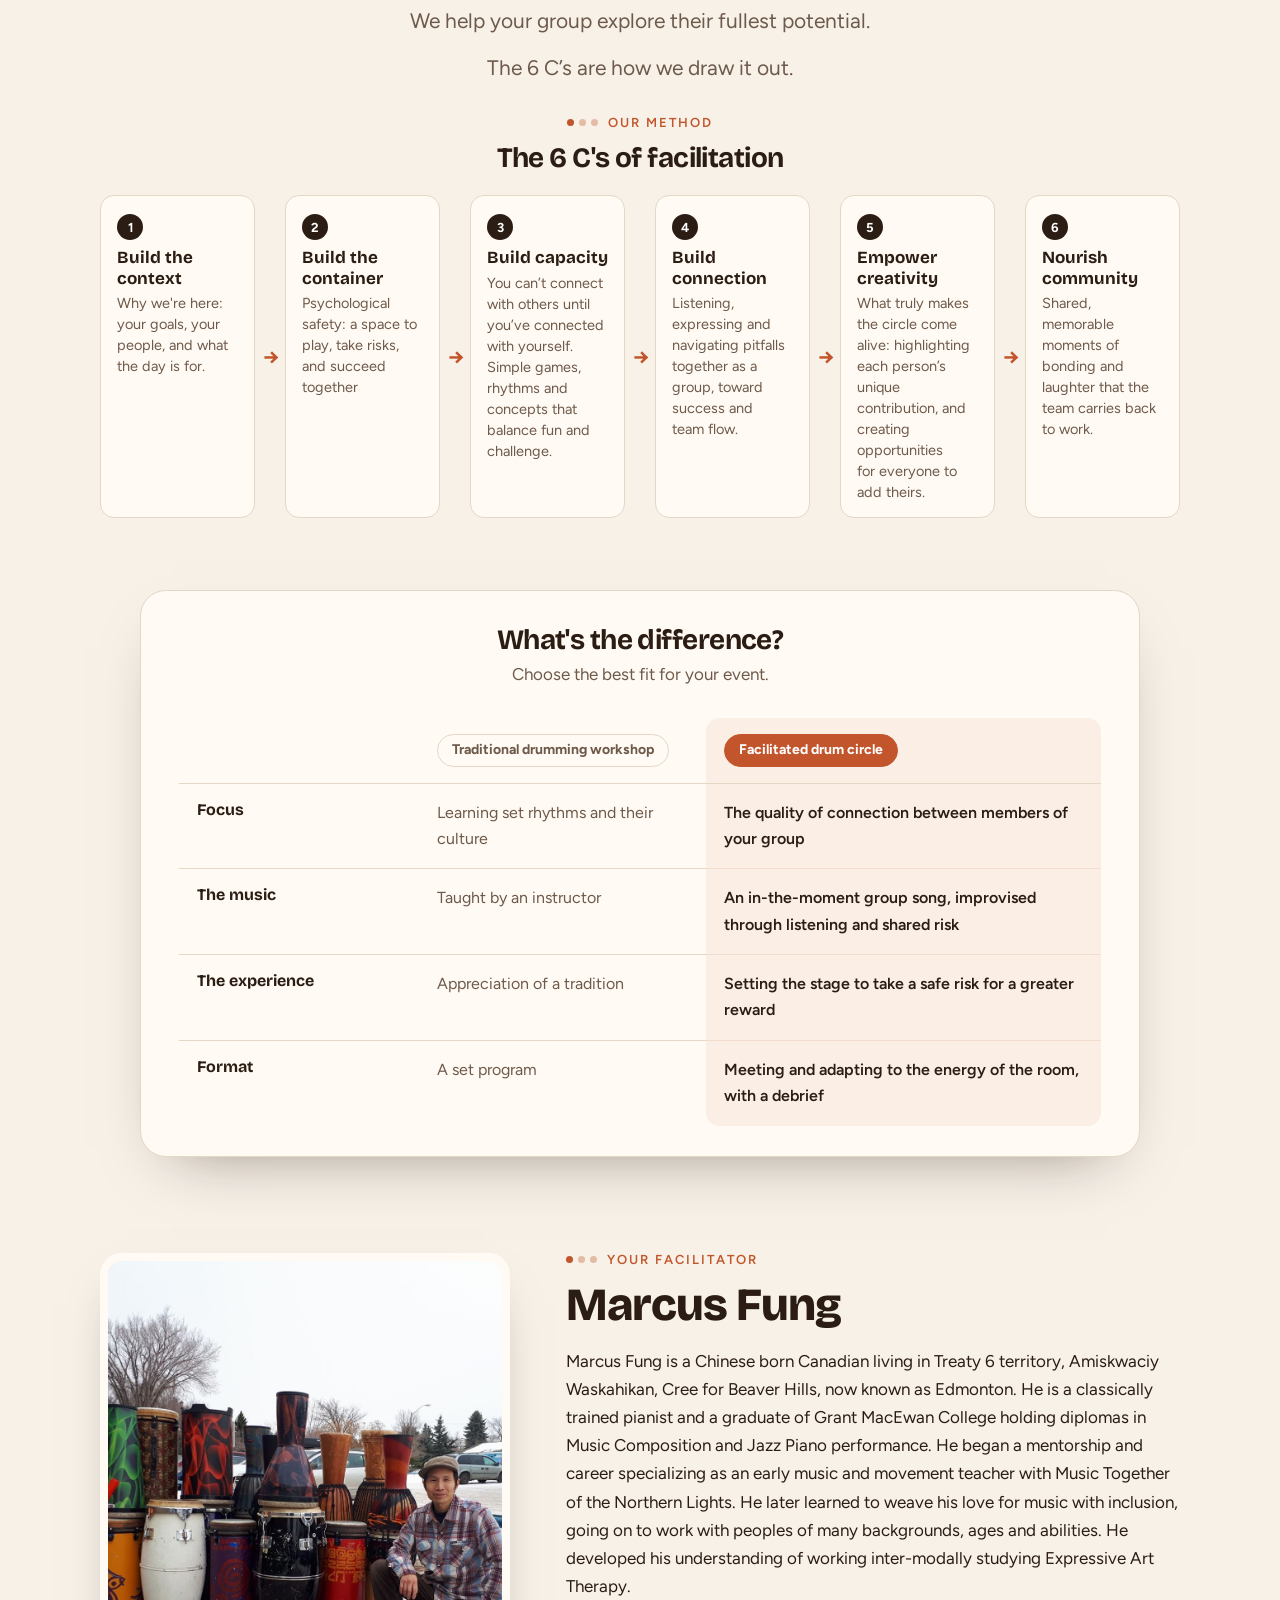
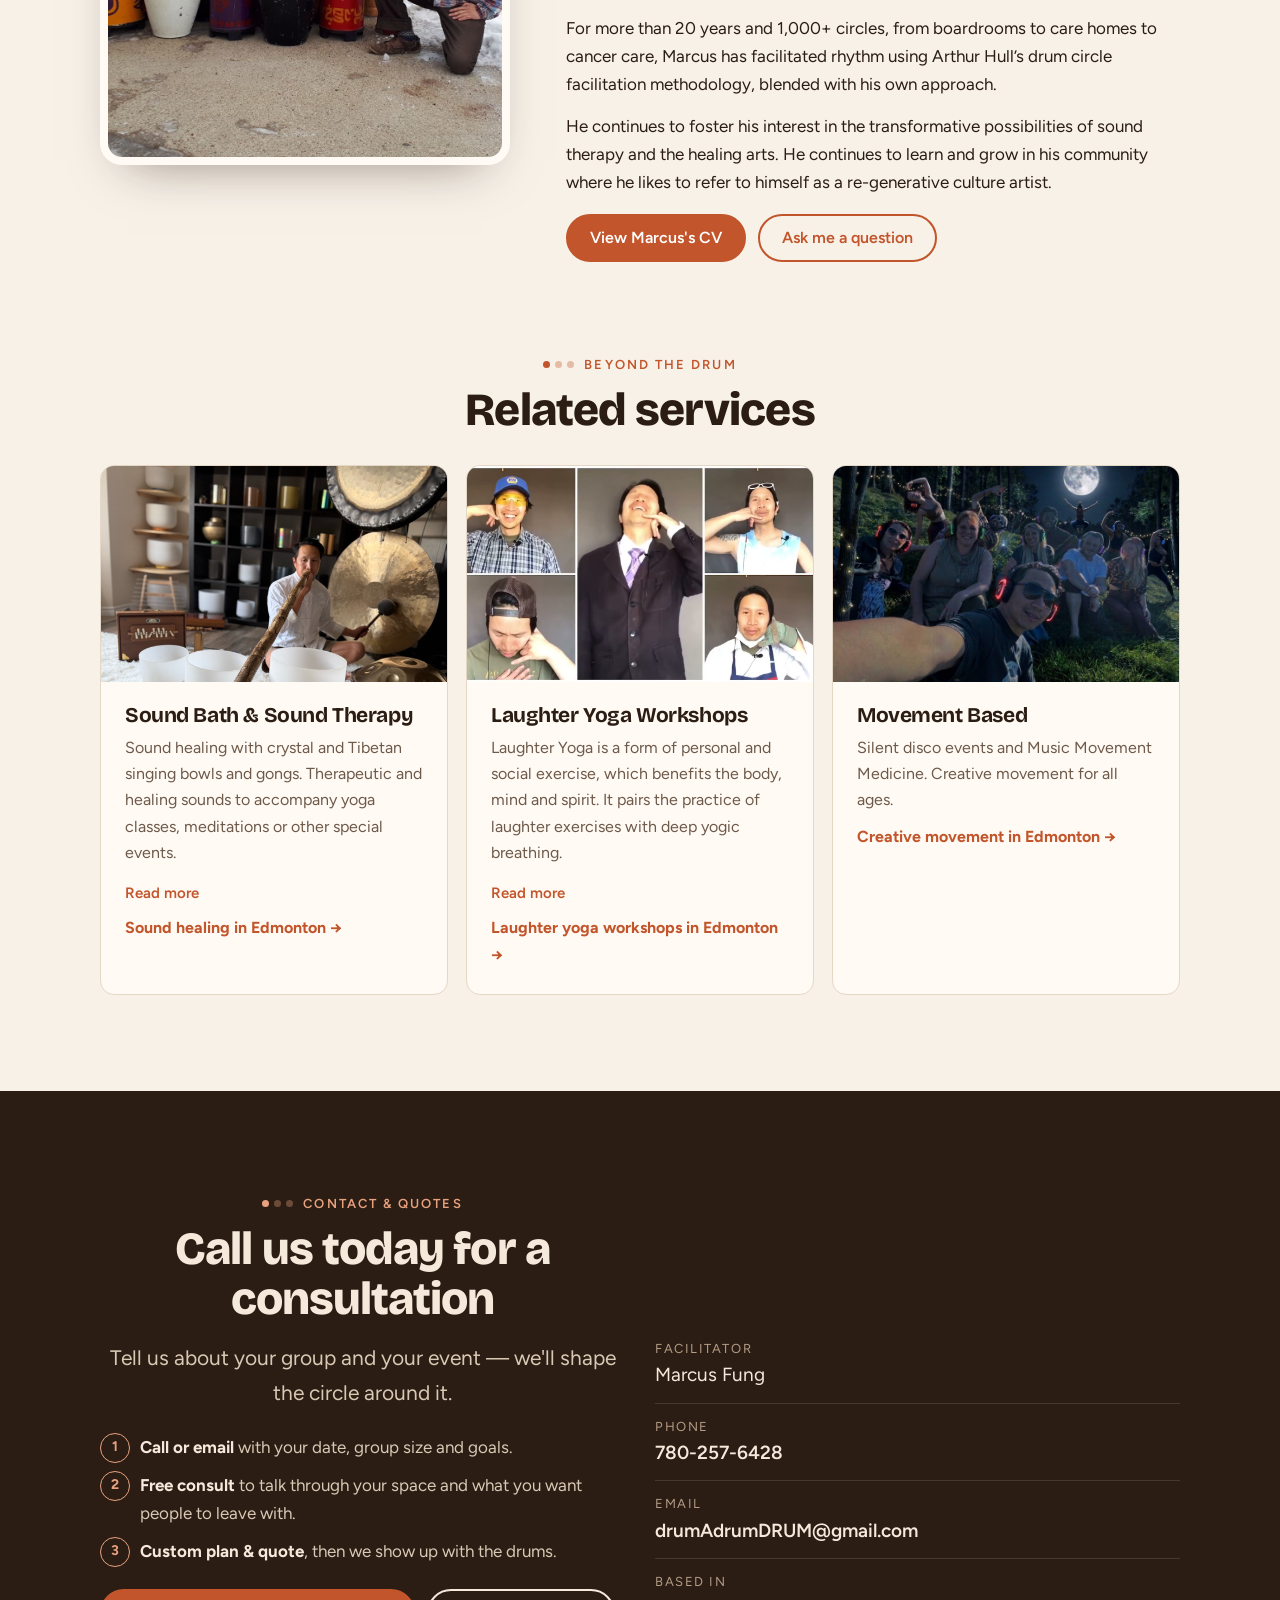
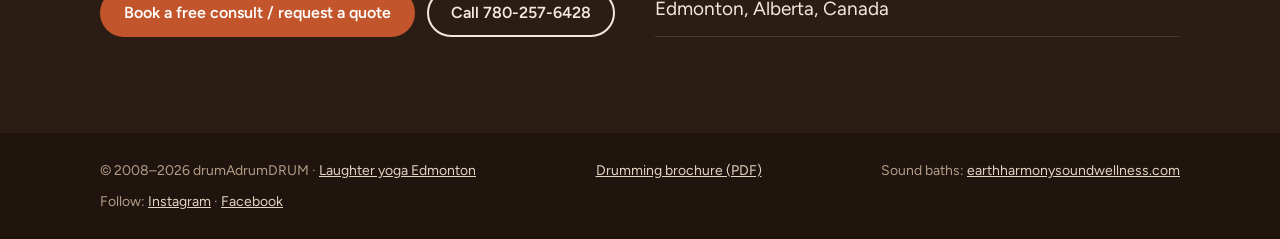
==== commit bd924b47: "Add GoatCounter visit counter (yegdrumcircles.com/ path prefix, shared earthharmony account) Co-Auth" ====
--- a/index.html
+++ b/index.html
@@ -562,6 +562,7 @@
 .marcus > img{border:8px solid var(--paper);border-radius:22px;box-sizing:border-box;box-shadow:0 22px 50px -28px rgba(43,29,20,.55)}
 .svc-link{margin:10px 0 0}.svc-link a{font-weight:700;color:var(--accent);text-decoration:none}.svc-link a:hover{text-decoration:underline}
 </style>
+<script>window.goatcounter={path:function(p){return "yegdrumcircles.com"+p}}</script><script data-goatcounter="https://earthharmony.goatcounter.com/count" async src="//gc.zgo.at/count.js"></script>
 </head>
 <body>
 
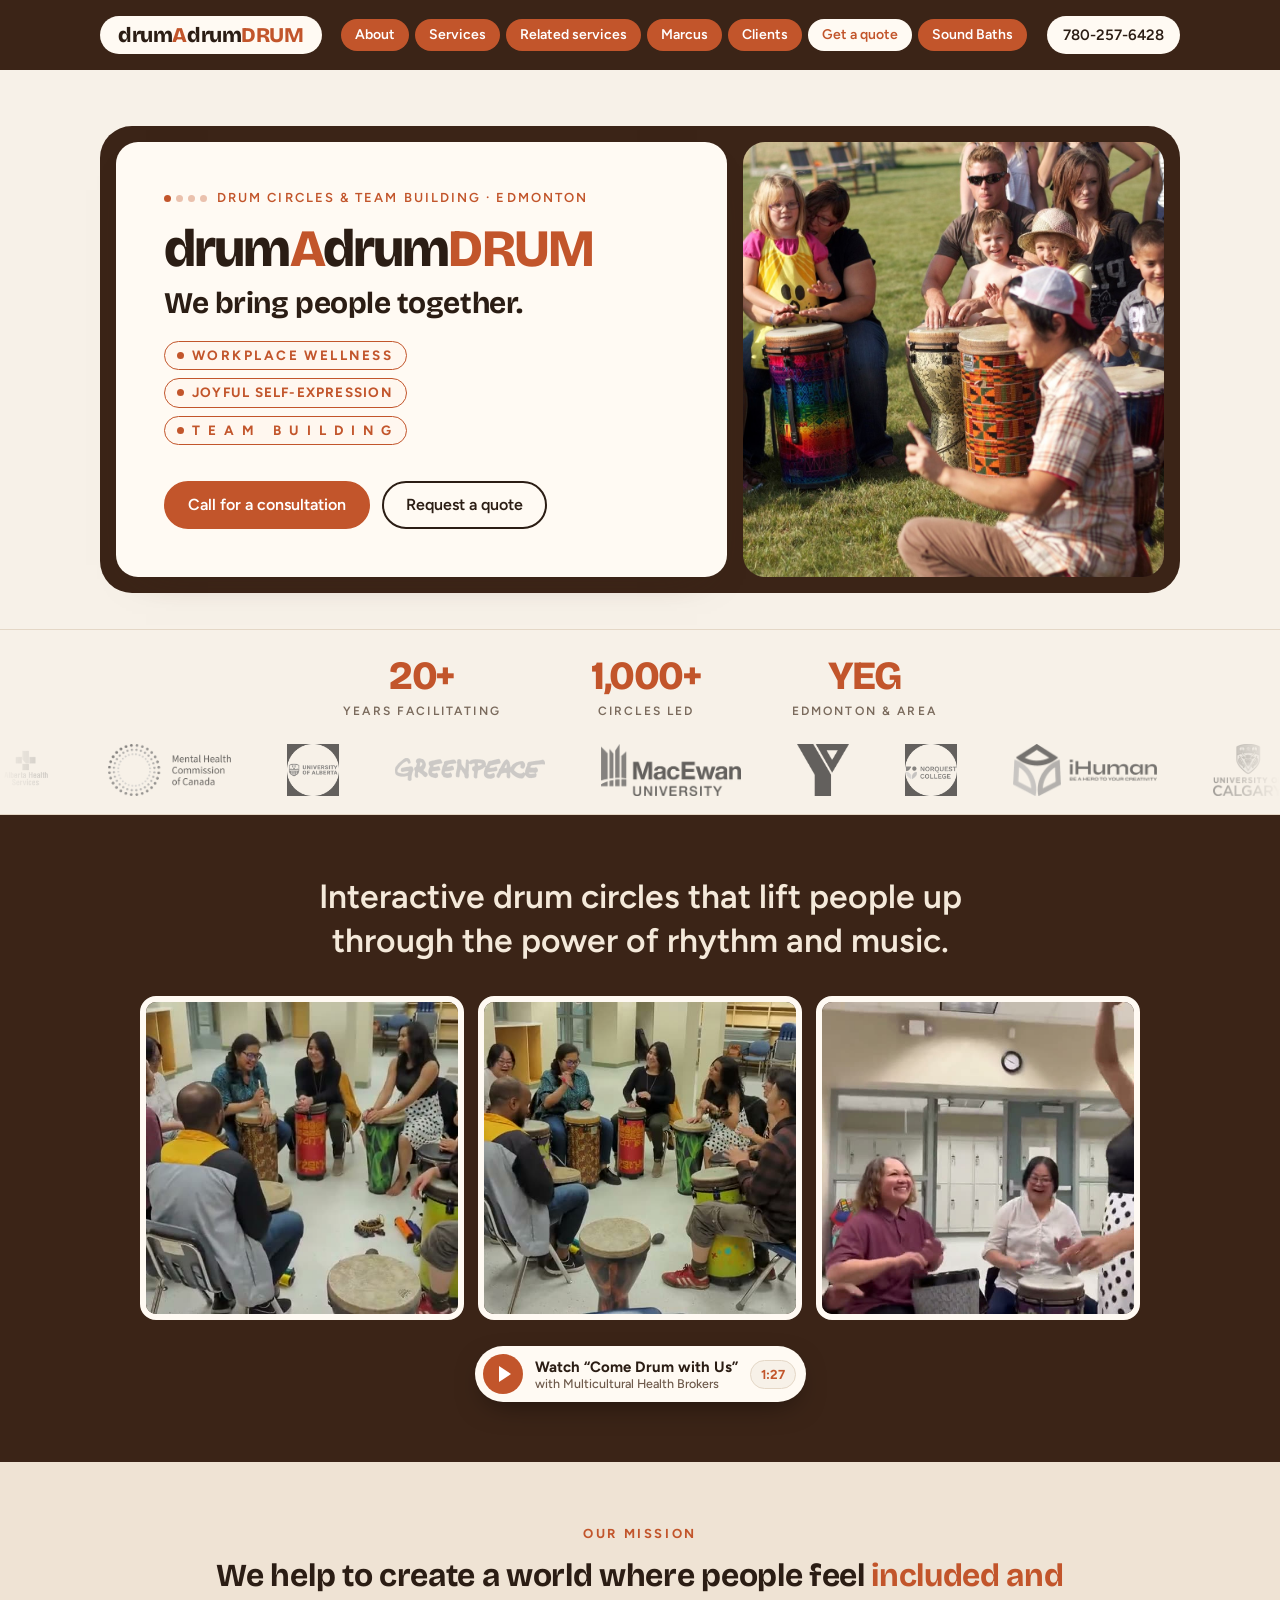
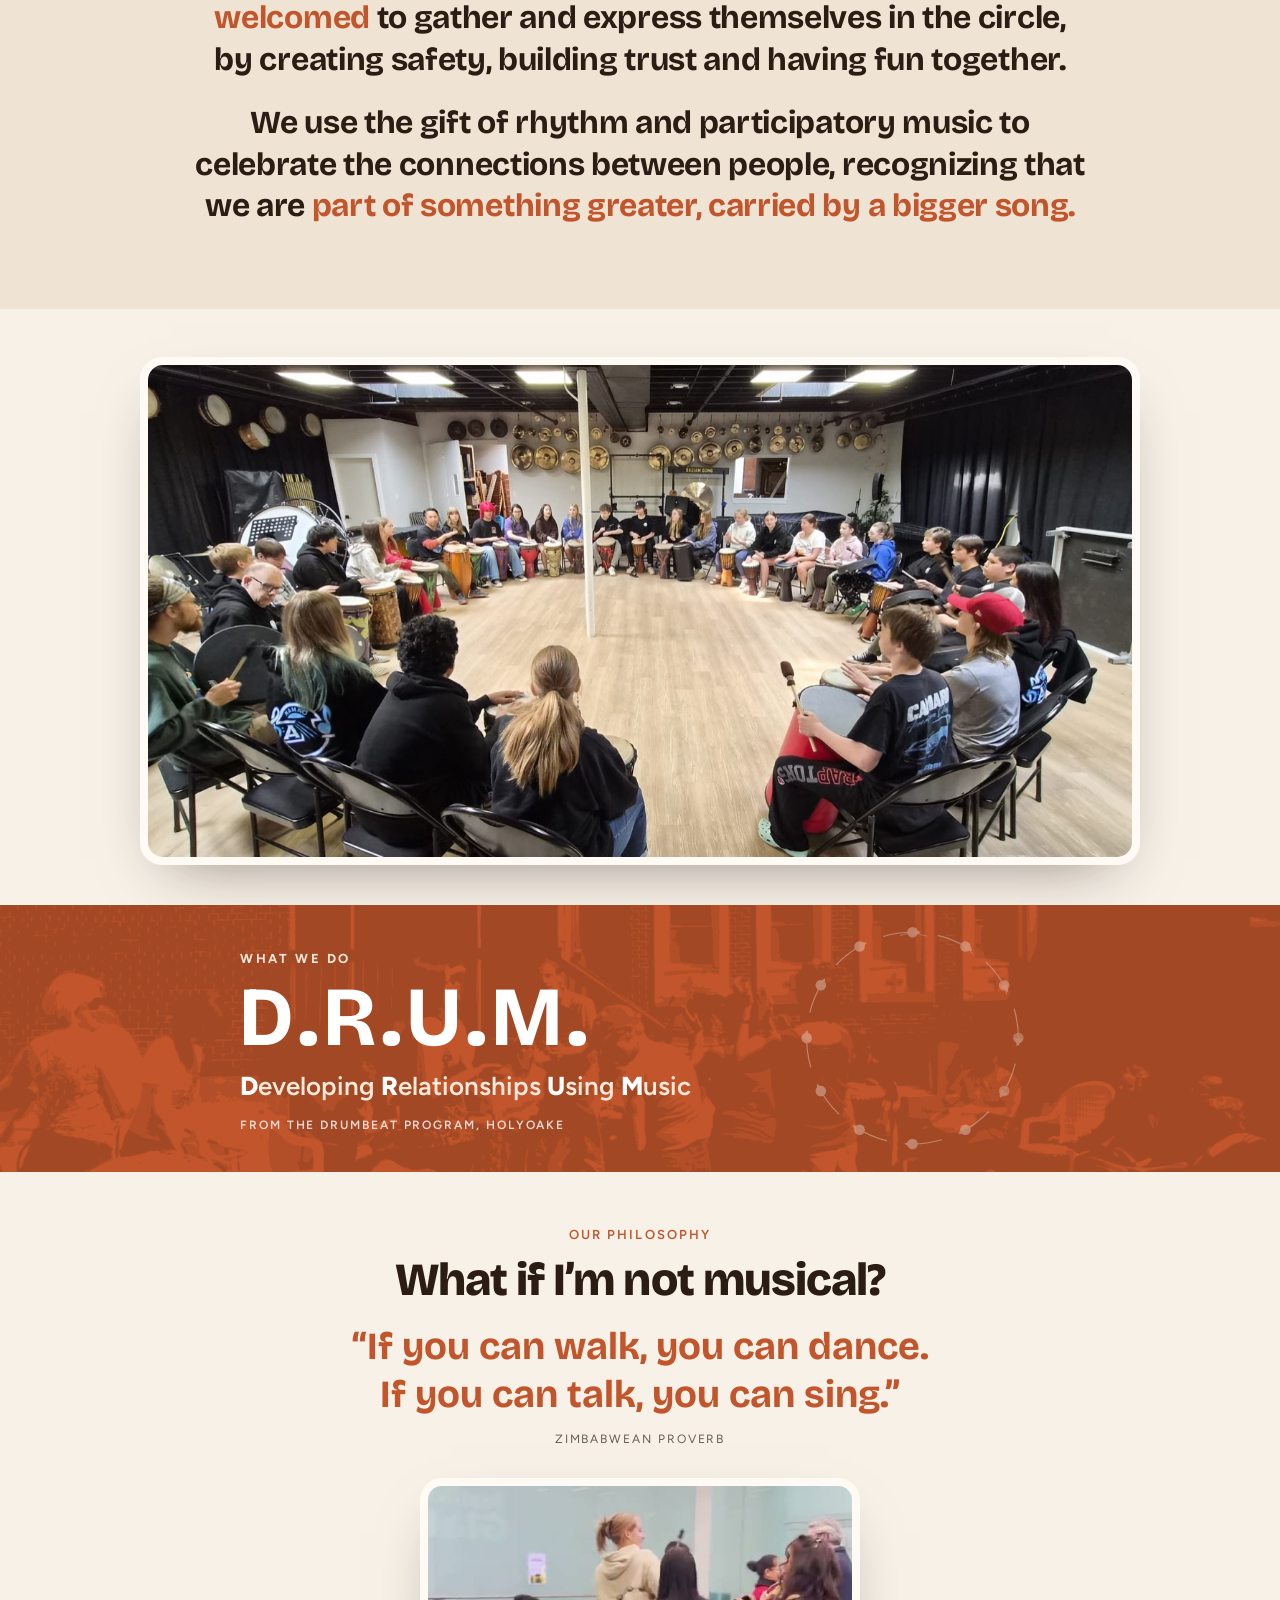
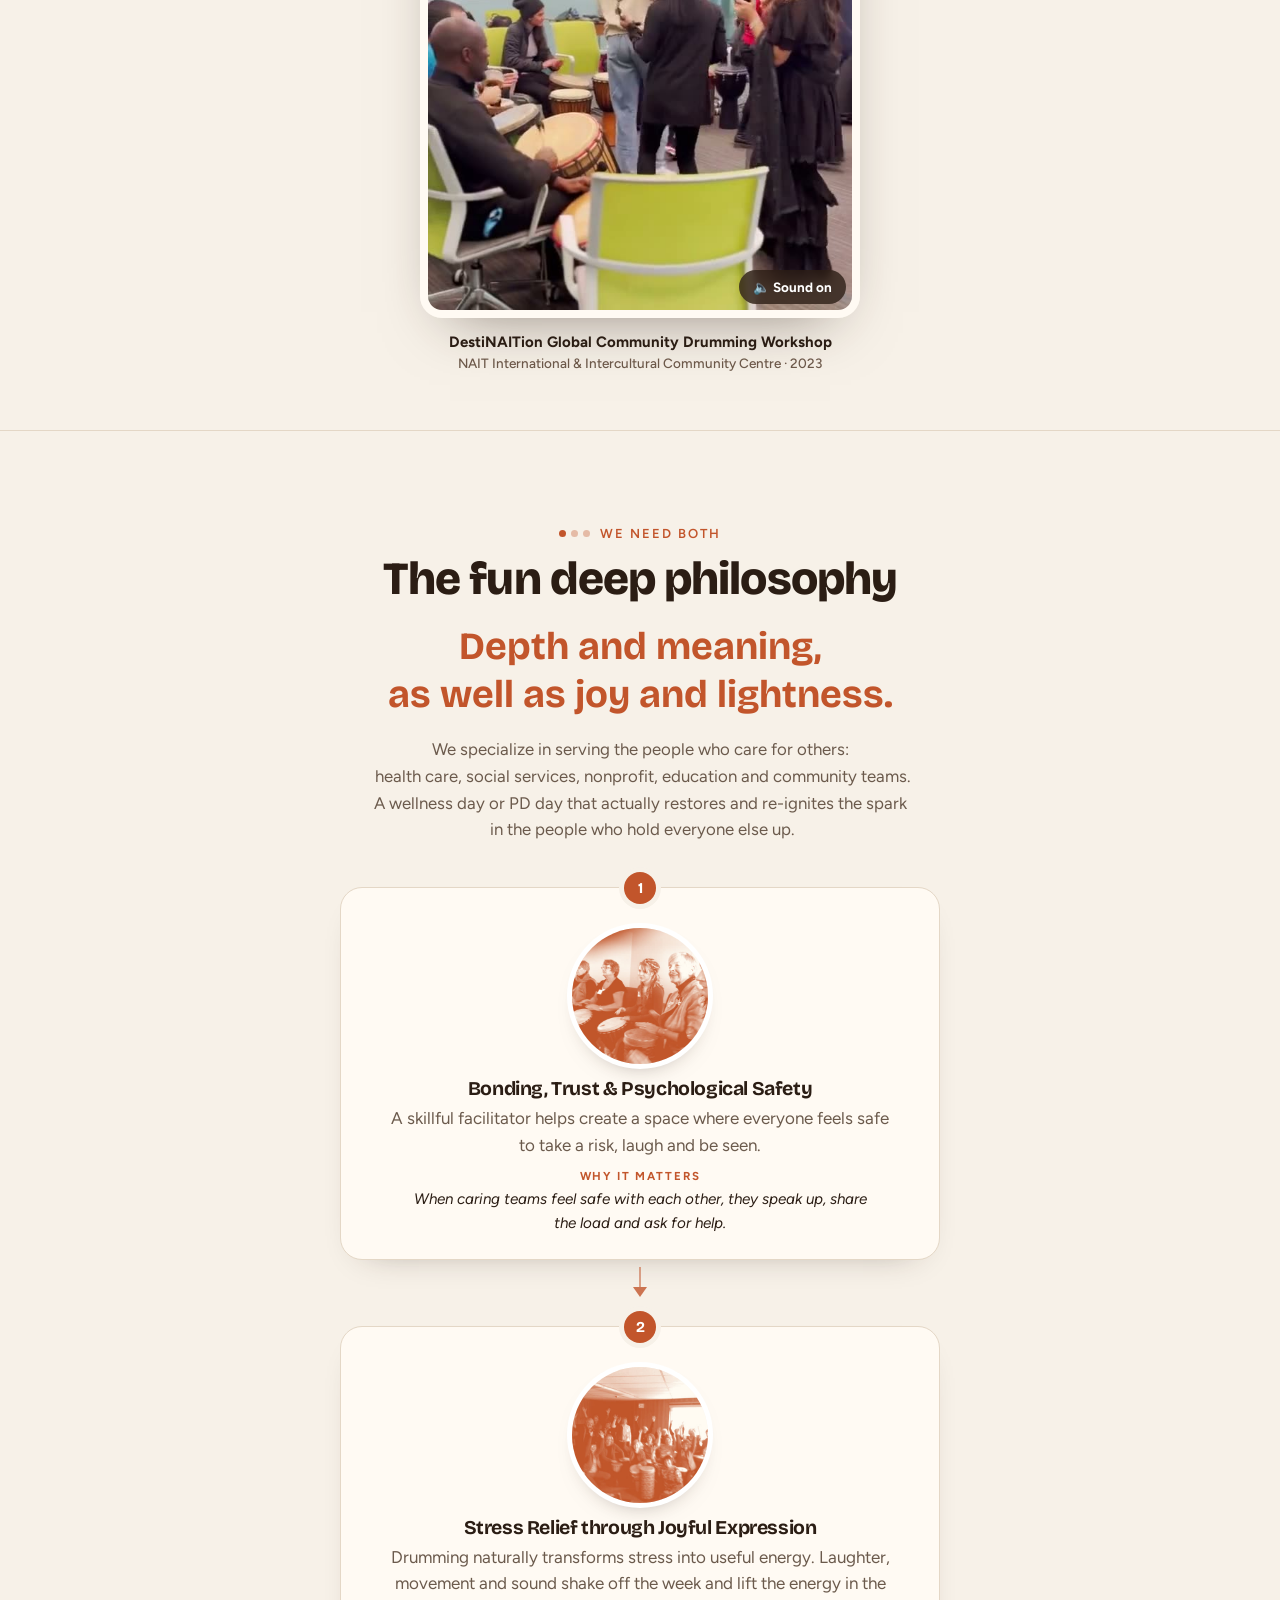
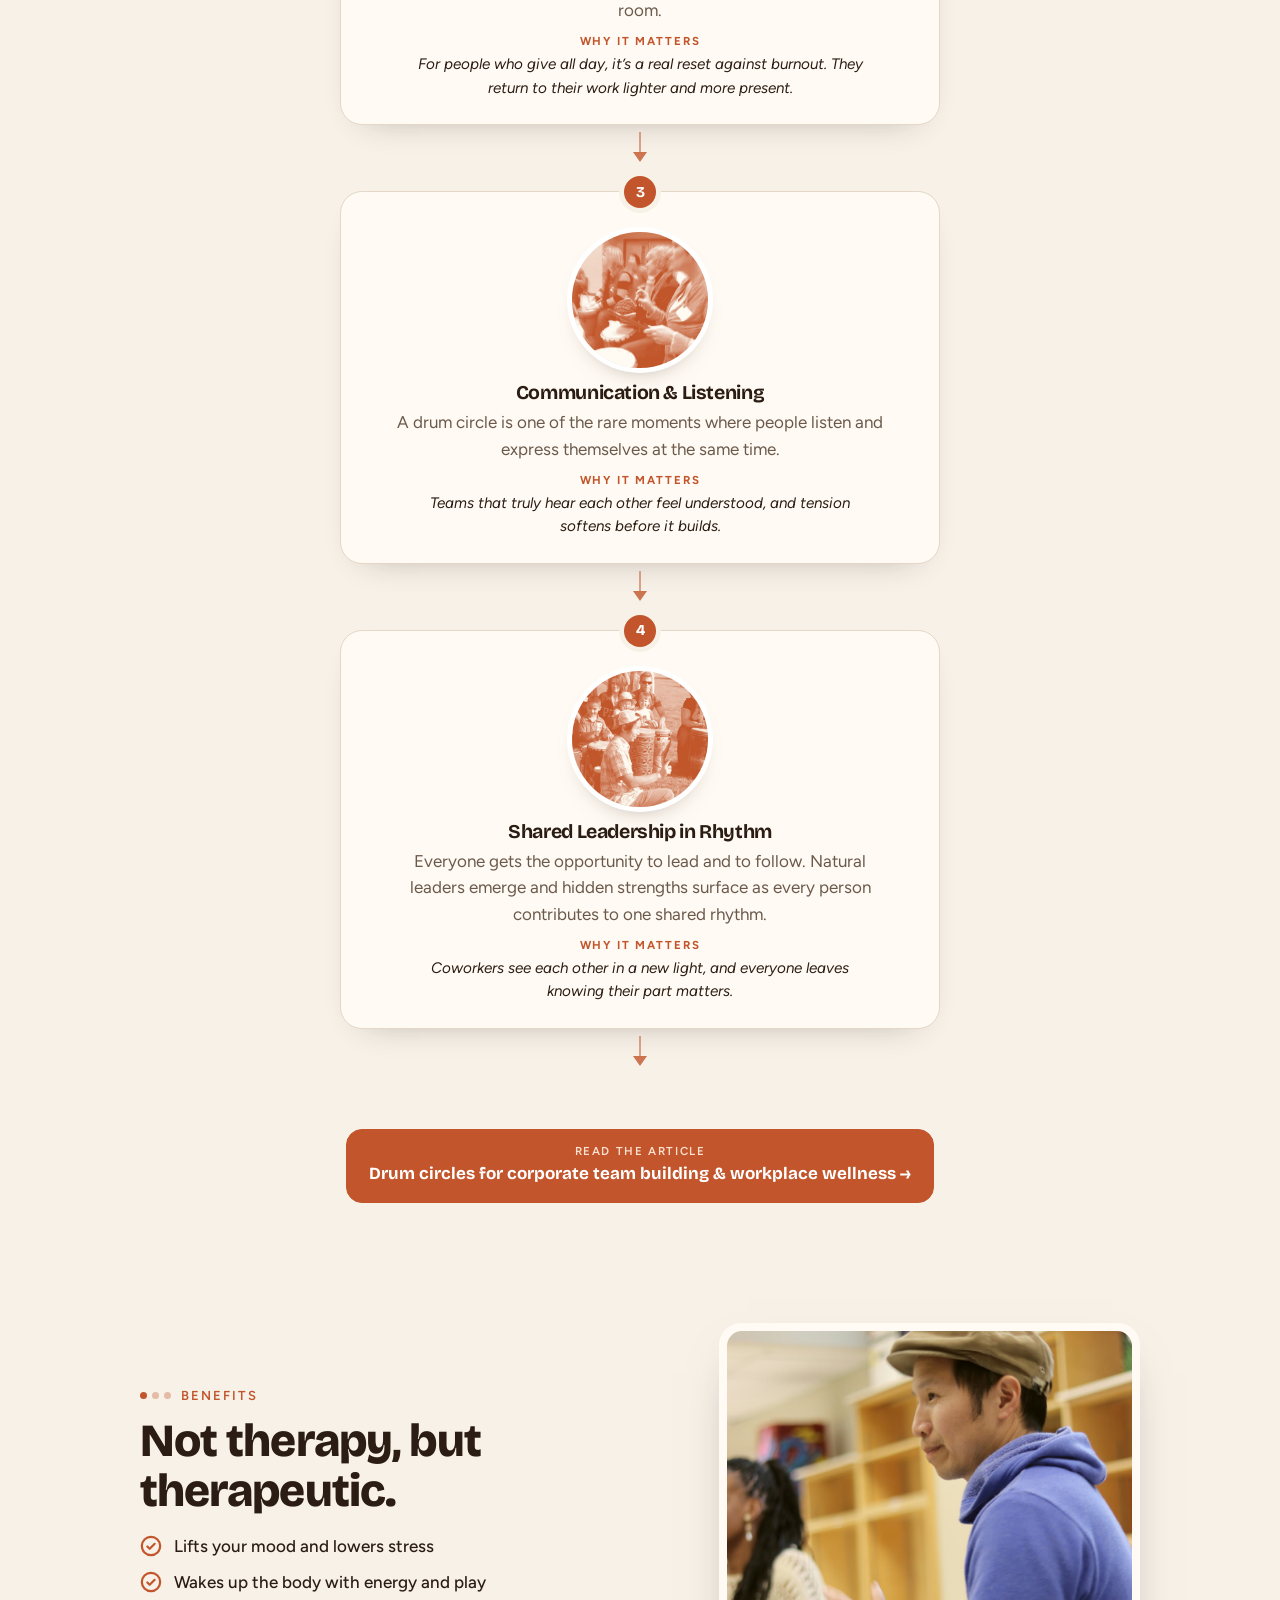
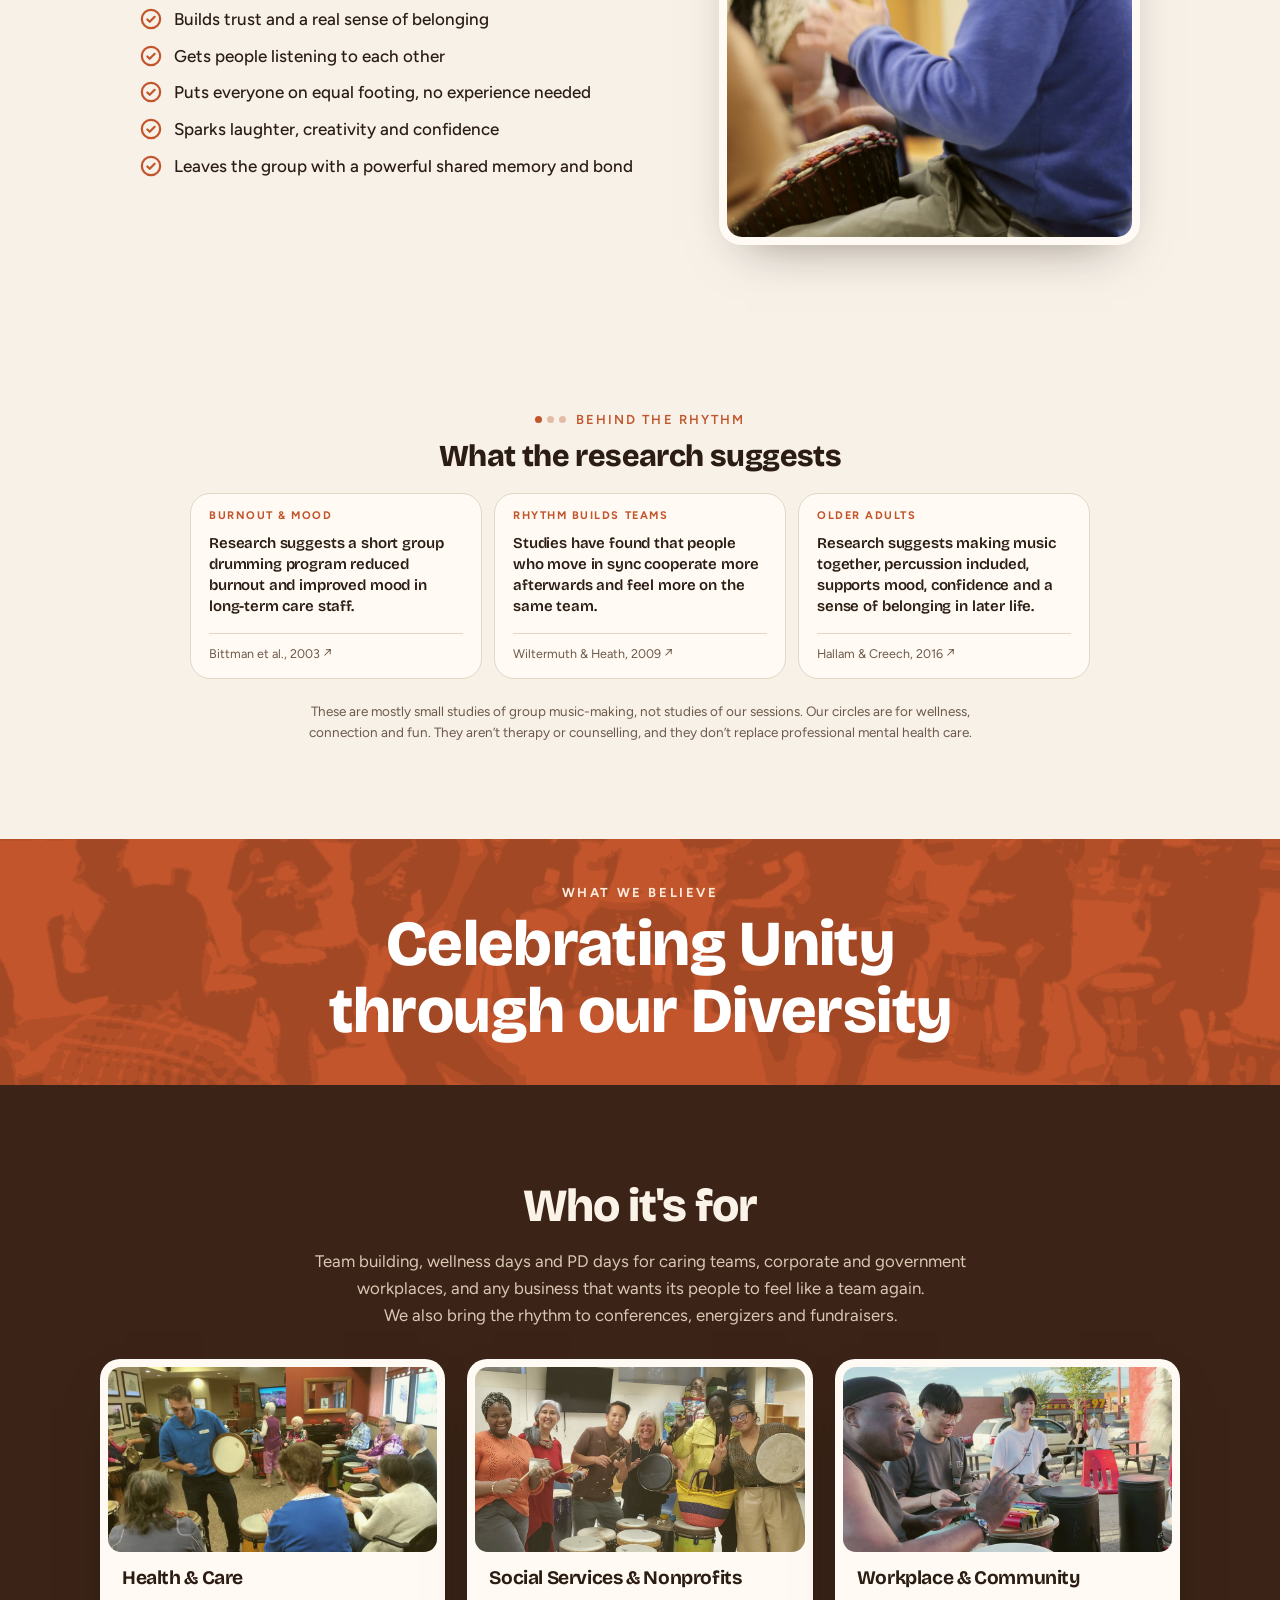
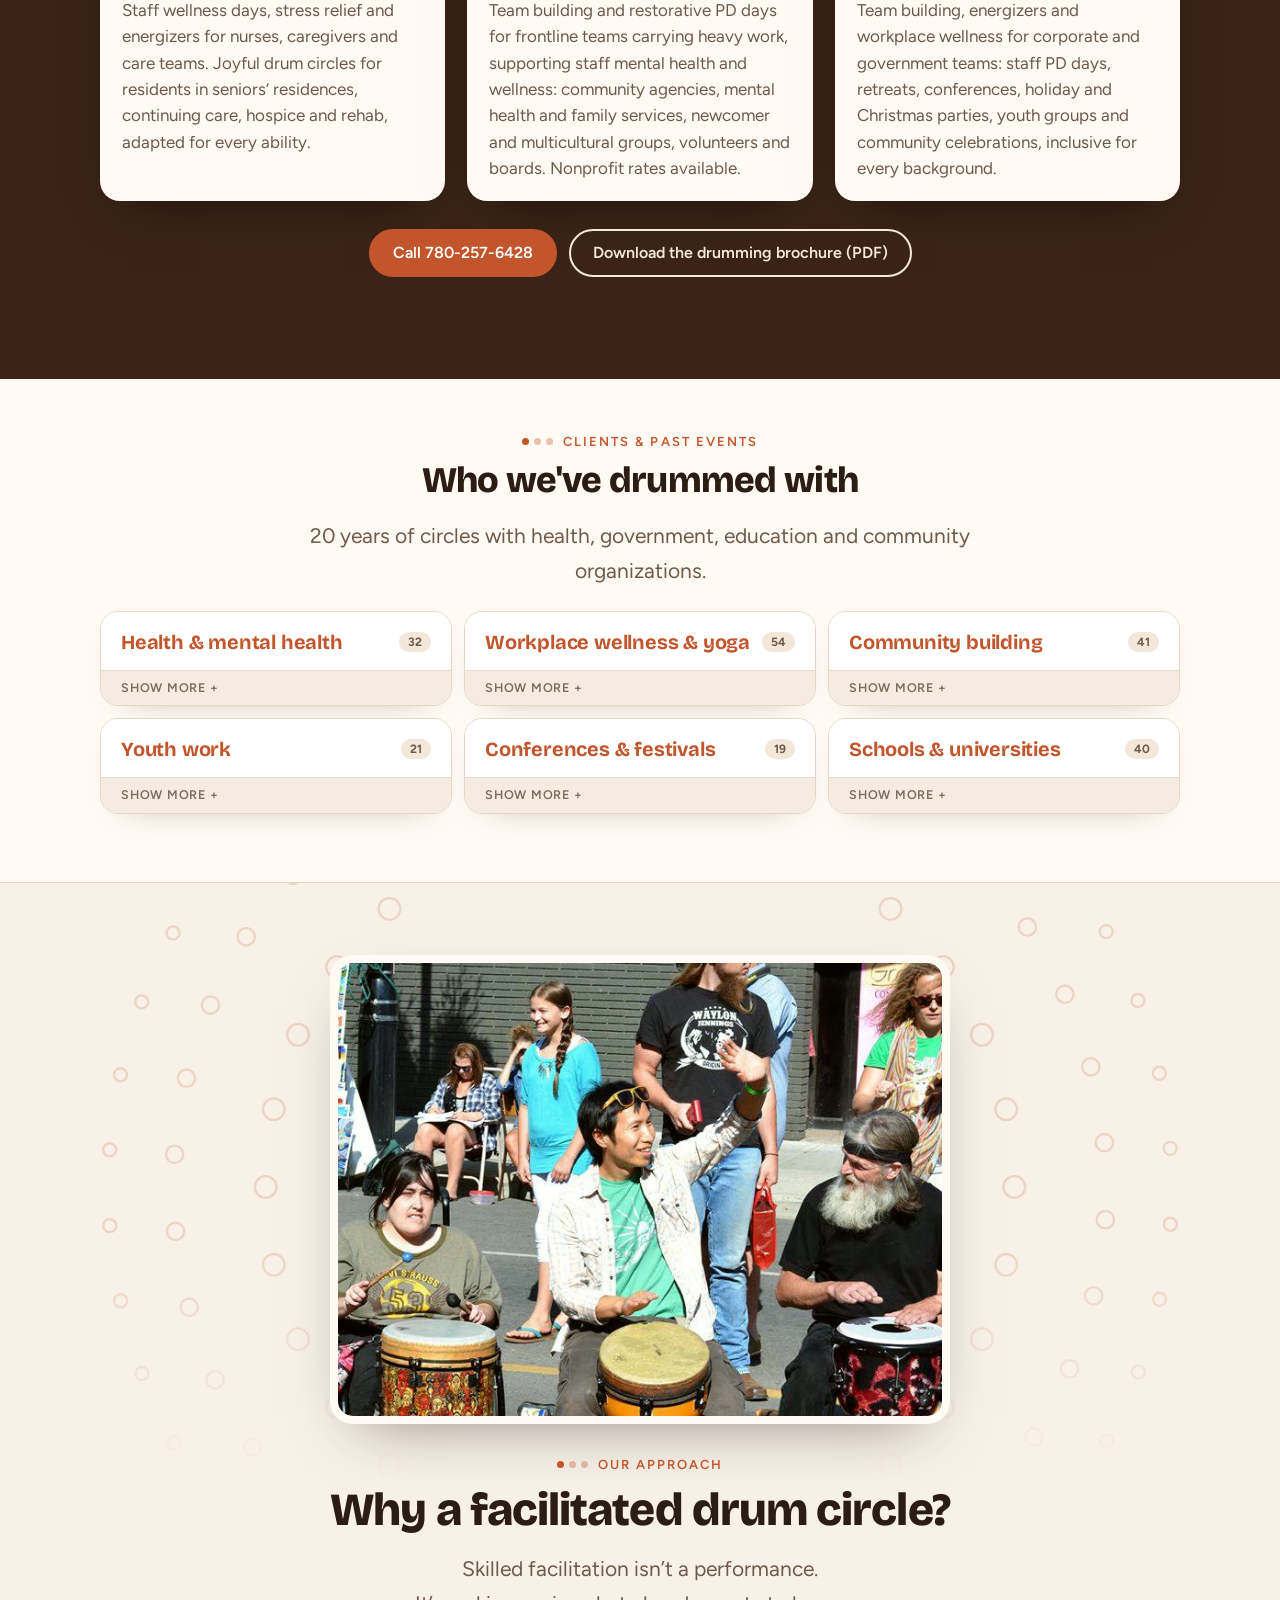
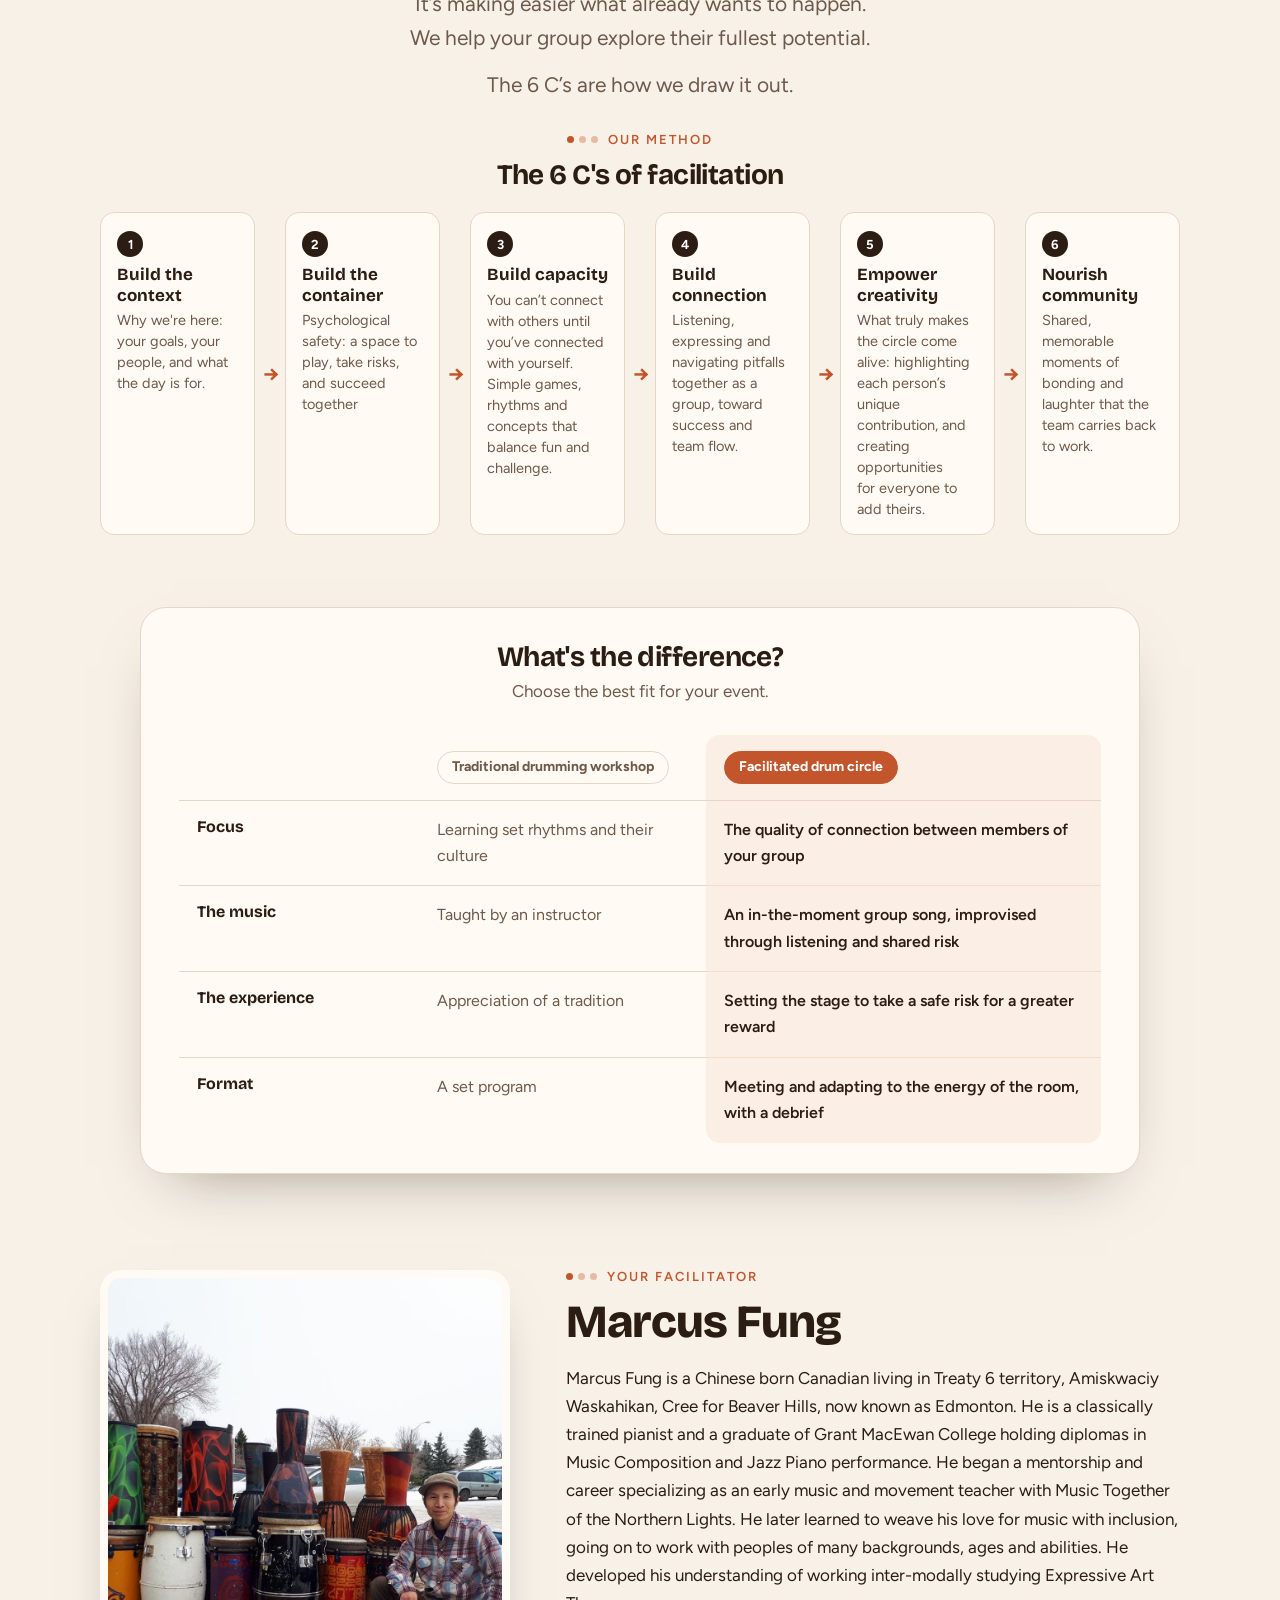
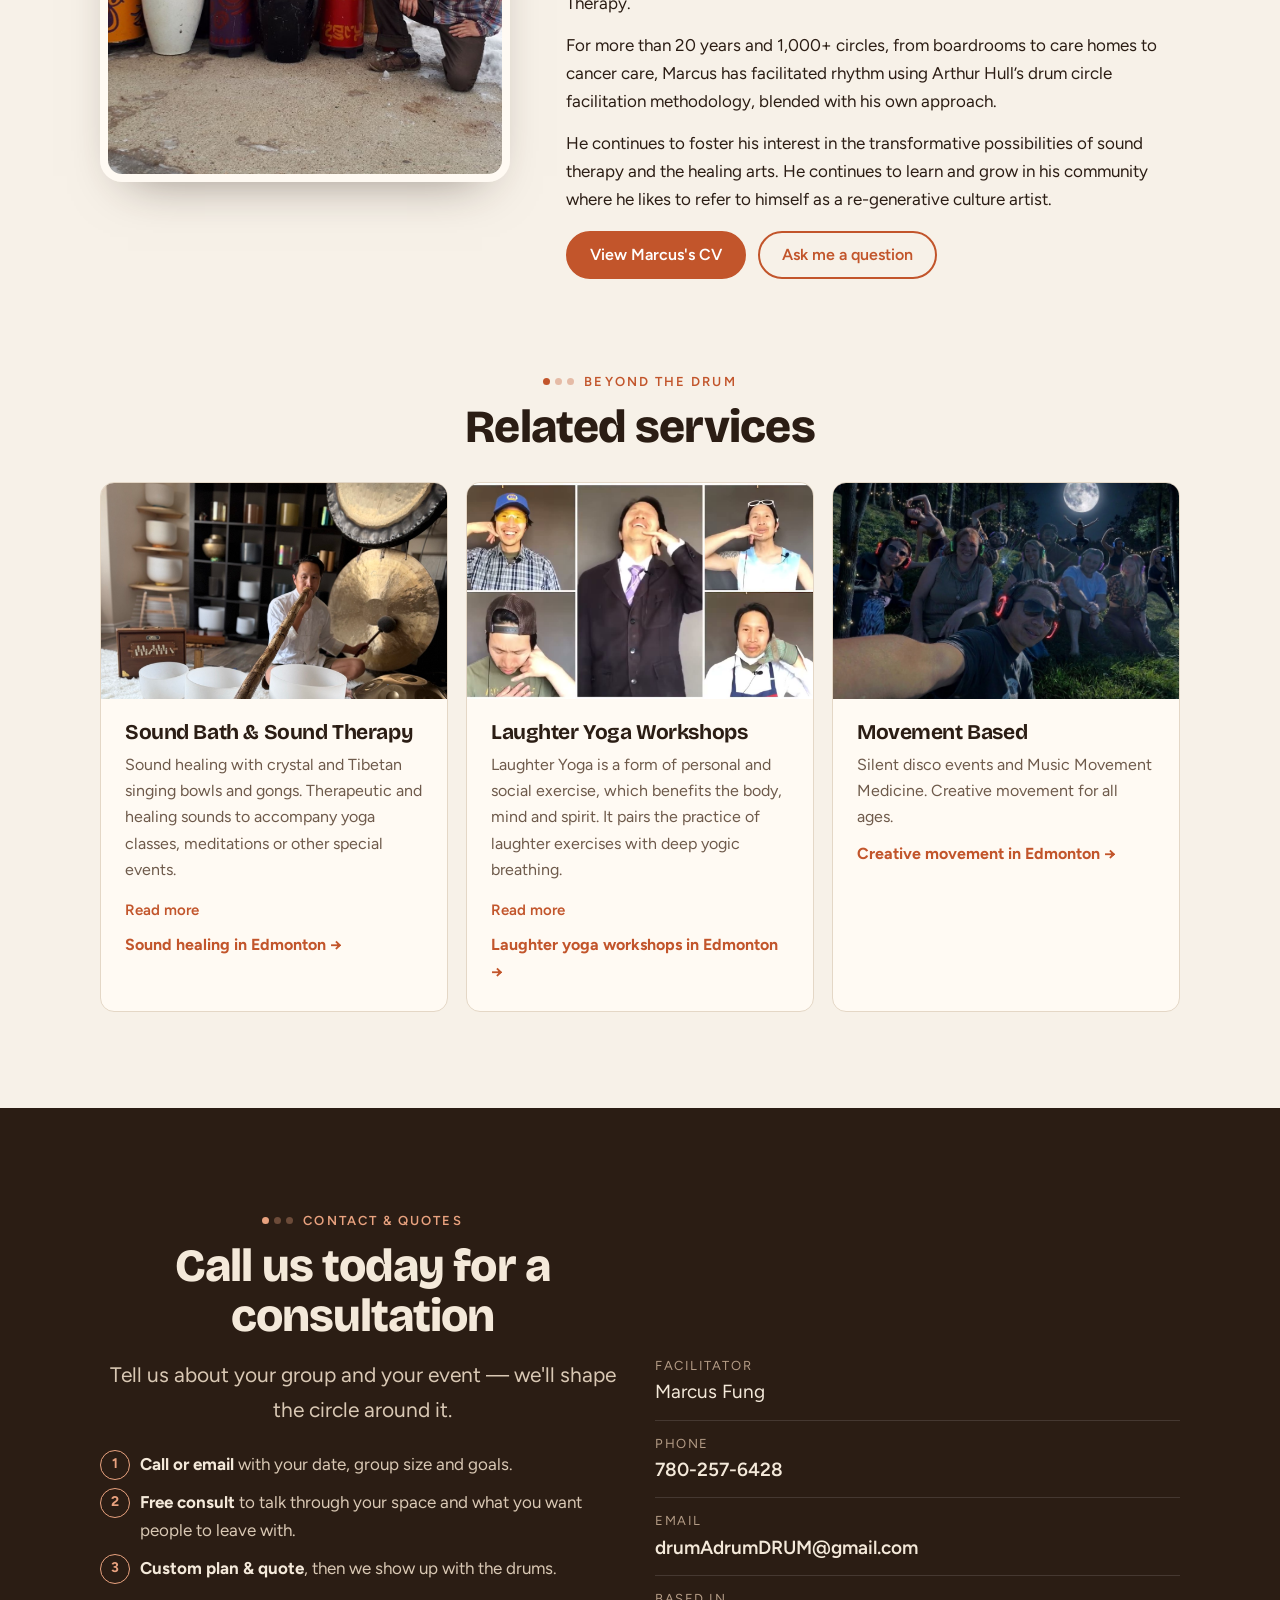
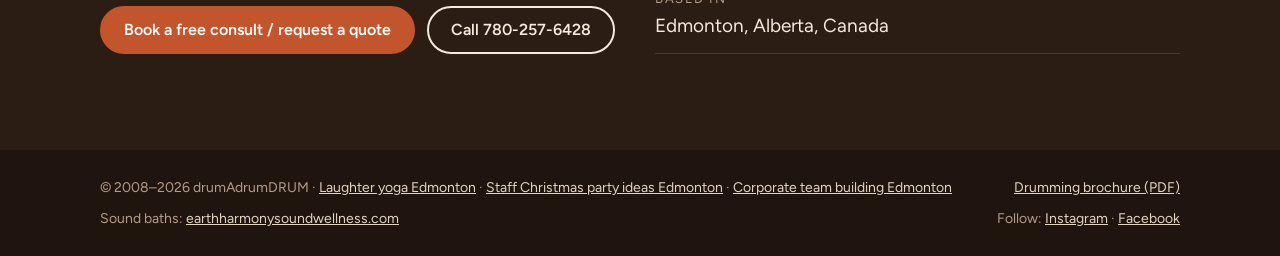
==== commit d5f8f3e7: "SEO: keyword H1, corporate/indoor team building + FAQ, new holiday-parties page, sitemap" ====
--- a/index.html
+++ b/index.html
@@ -53,7 +53,7 @@
 body{background:var(--bg);color:var(--ink);font:400 17px/1.65 Figtree,system-ui,sans-serif;overflow-x:hidden}
 img{display:block;max-width:100%;height:auto}
 a{color:inherit}
-h1,h2,h3{font-family:"Bricolage Grotesque",Figtree,sans-serif;line-height:1.08;letter-spacing:-.02em}
+h1,h2,h3,.brand-h{font-family:"Bricolage Grotesque",Figtree,sans-serif;line-height:1.08;letter-spacing:-.02em}.brand-h{margin:0 0 .25em}h1.eyebrow{margin-top:0;line-height:1.3}
 h2{font-size:clamp(30px,6vw,46px);font-weight:800;margin-bottom:18px}
 h3{font-size:21px;font-weight:700;margin-bottom:8px}
 p+p{margin-top:14px}
@@ -85,8 +85,8 @@
 /* hero */
 .hero{padding:28px 0 0}
 .hero-grid{display:grid;gap:28px}
-.hero h1{font-size:clamp(38px,10.4vw,88px);font-weight:800;letter-spacing:-.035em}
-.hero h1 span{color:var(--accent)}
+.hero .brand-h{font-size:clamp(38px,10.4vw,88px);font-weight:800;letter-spacing:-.035em}
+.hero .brand-h span{color:var(--accent)}
 .motto{font:700 clamp(22px,3vw,30px)/1.15 "Bricolage Grotesque",sans-serif;color:var(--ink);letter-spacing:-.015em;margin:-6px 0 0}
 .tagline{font:600 clamp(17px,2.4vw,20px)/1.3 Figtree,sans-serif;color:var(--muted);margin:10px 0 22px}
 .hero .motto{font:700 clamp(22px,3.4vw,30px)/1.2 "Bricolage Grotesque",sans-serif;margin-bottom:6px}
@@ -345,16 +345,16 @@
 .hero-bubble .tagline{margin-bottom:0}
 .hero-tags span{white-space:nowrap}
 .hero-bubble{max-width:100%;box-sizing:border-box}
-@media (max-width:600px){.hero-bubble{padding:16px 16px;border-radius:22px}.hero-bubble h1{font-size:clamp(30px,9vw,44px)}.hero-bubble .tagline br{display:none}}
+@media (max-width:600px){.hero-bubble{padding:16px 16px;border-radius:22px}.hero-bubble .brand-h{font-size:clamp(30px,9vw,44px)}.hero-bubble .tagline br{display:none}}
 /* chocolate frame around hero: cream title bubble flush with photo (Oct 11) */
 .hero-frame{background:var(--choc);border-radius:32px;padding:16px;gap:16px!important;align-items:stretch!important}
 .hero-frame .hero-bubble{margin:0;border:0;border-radius:22px;display:flex;flex-direction:column;justify-content:center;padding:clamp(22px,4vw,48px)}
 .hero-frame .hero-img{border-radius:22px;aspect-ratio:auto;min-height:320px}
 .hero-frame .ctas{margin-top:22px}
 .hero-frame>*{min-width:0}
-.hero-frame h1{font-size:clamp(30px,4.1vw,62px);white-space:nowrap}
+.hero-frame .brand-h{font-size:clamp(30px,4.1vw,62px);white-space:nowrap}
 @media (min-width:900px){.hero-frame{grid-template-columns:1.45fr 1fr!important}}
-@media (max-width:600px){.hero-frame{padding:10px;gap:10px!important;border-radius:26px}.hero-frame h1{font-size:clamp(28px,8.6vw,40px)}.hero-frame .hero-img{min-height:260px}}
+@media (max-width:600px){.hero-frame{padding:10px;gap:10px!important;border-radius:26px}.hero-frame .brand-h{font-size:clamp(28px,8.6vw,40px)}.hero-frame .hero-img{min-height:260px}}
 /* chocolate menu bar with cream bubbles (Oct 11) */
 header.top{background:var(--choc);border-bottom:0;backdrop-filter:none}
 header.top .wrap{height:70px}
@@ -562,7 +562,6 @@
 .marcus > img{border:8px solid var(--paper);border-radius:22px;box-sizing:border-box;box-shadow:0 22px 50px -28px rgba(43,29,20,.55)}
 .svc-link{margin:10px 0 0}.svc-link a{font-weight:700;color:var(--accent);text-decoration:none}.svc-link a:hover{text-decoration:underline}
 </style>
-<script>window.goatcounter={path:function(p){return "yegdrumcircles.com"+p}}</script><script data-goatcounter="https://earthharmony.goatcounter.com/count" async src="//gc.zgo.at/count.js"></script>
 </head>
 <body>
 
@@ -583,8 +582,8 @@
   <div class="wrap">
     <div class="hero-grid hero-frame">
       <div class="hero-bubble">
-        <p class="eyebrow"><span class="beat" aria-hidden="true"><i></i><i></i><i></i><i></i></span>Edmonton, Alberta</p>
-        <h1 id="h-hero">drum<span>A</span>drum<span>DRUM</span></h1>
+        <h1 class="eyebrow"><span class="beat" aria-hidden="true"><i></i><i></i><i></i><i></i></span>Drum Circles &amp; Team Building · Edmonton</h1>
+        <p class="brand-h" id="h-hero">drum<span>A</span>drum<span>DRUM</span></p>
         <p class="motto">We bring people together.</p>
         <ul class="hero-points" aria-label="What we offer"><li><span>Workplace wellness</span></li><li><span>Joyful self-expression</span></li><li><span>Team building</span></li></ul>
         <div class="ctas">
@@ -803,7 +802,7 @@
 
 <footer>
   <div class="wrap">
-    <span>© 2008–2026 drumAdrumDRUM · <a href="laughter-yoga/">Laughter yoga Edmonton</a></span>
+    <span>© 2008–2026 drumAdrumDRUM · <a href="laughter-yoga/">Laughter yoga Edmonton</a> · <a href="holiday-parties/">Staff Christmas party ideas Edmonton</a> · <a href="team-building/">Corporate team building Edmonton</a></span>
     <span><a href="https://www.earthharmonysoundwellness.com/files/drumming-circles-brochure.pdf" target="_blank" rel="noopener">Drumming brochure (PDF)</a></span>
     <span>Sound baths: <a href="https://www.earthharmonysoundwellness.com/" target="_blank" rel="noopener">earthharmonysoundwellness.com</a></span>
     <span>Follow: <a href="https://www.instagram.com/earth.harmony.sound.wellness/" target="_blank" rel="noopener me">Instagram</a> · <a href="https://www.facebook.com/profile.php?id=61588071205071" target="_blank" rel="noopener me">Facebook</a></span>
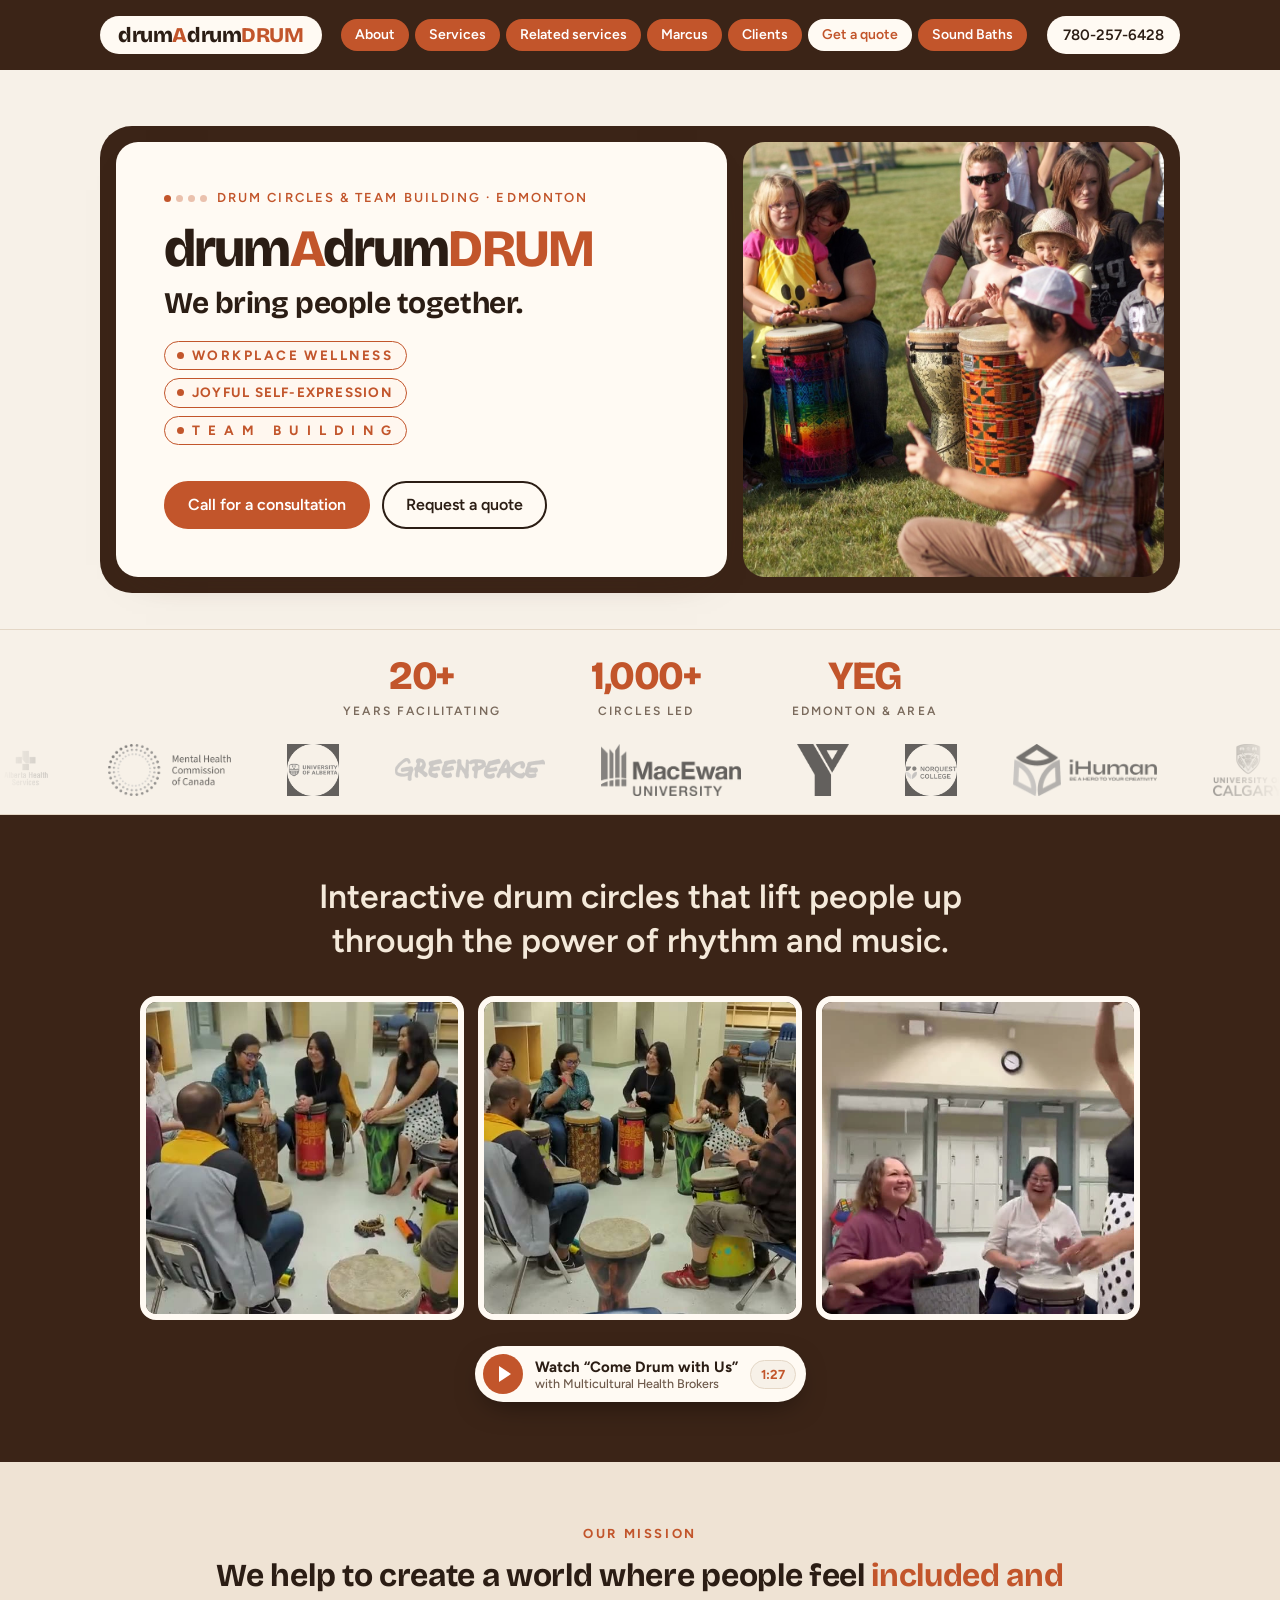
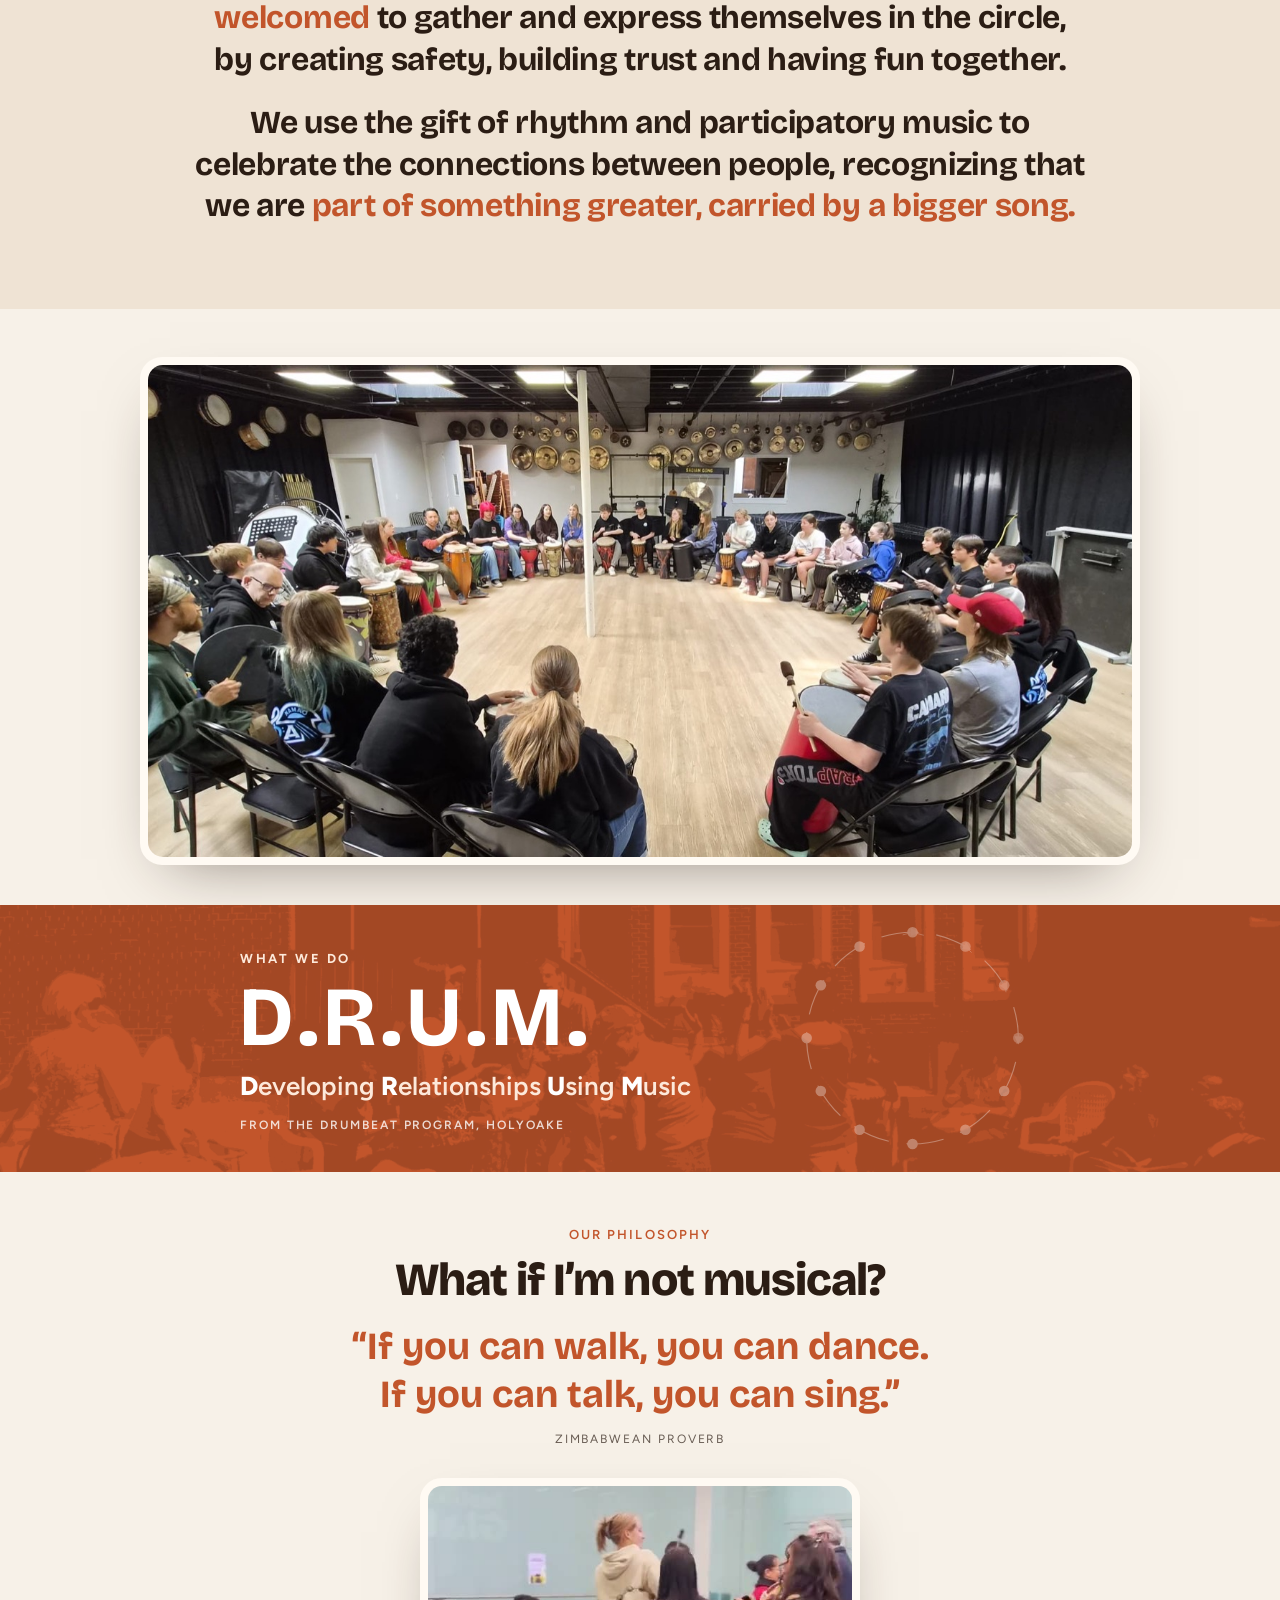
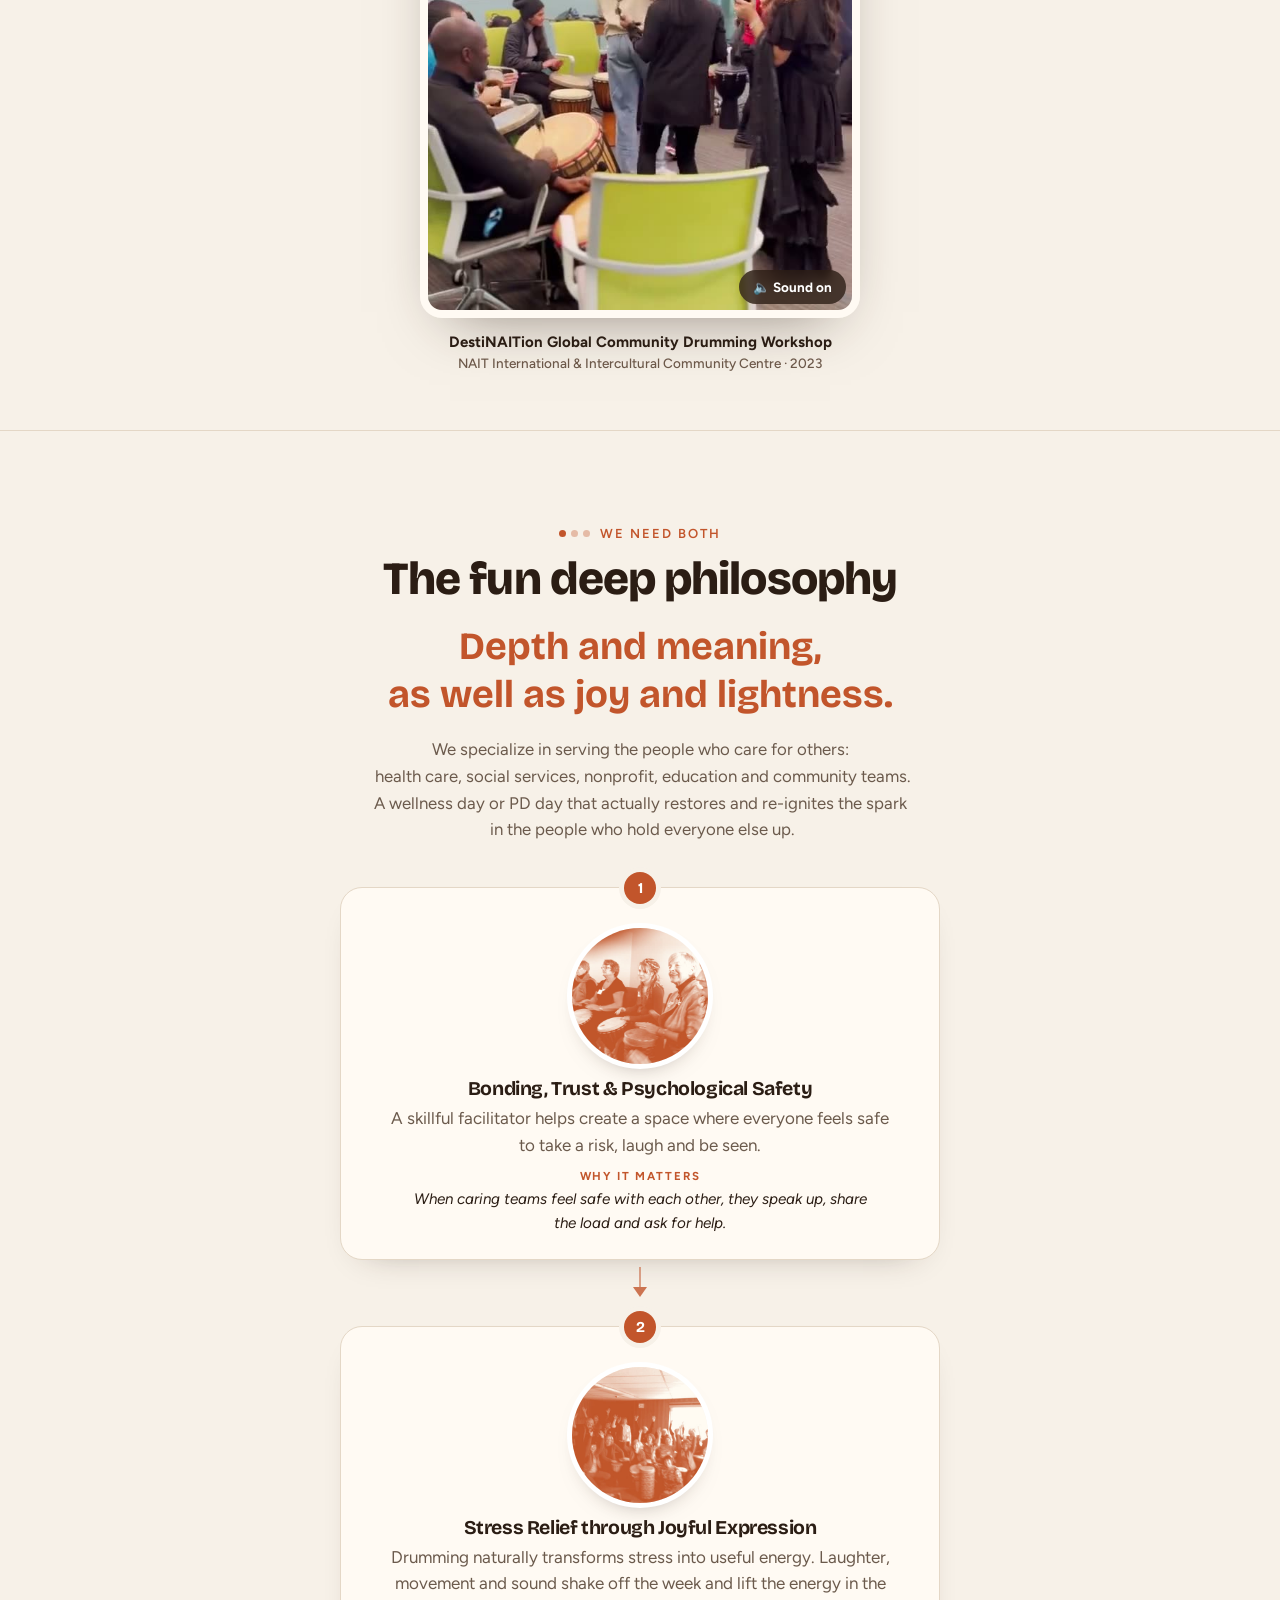
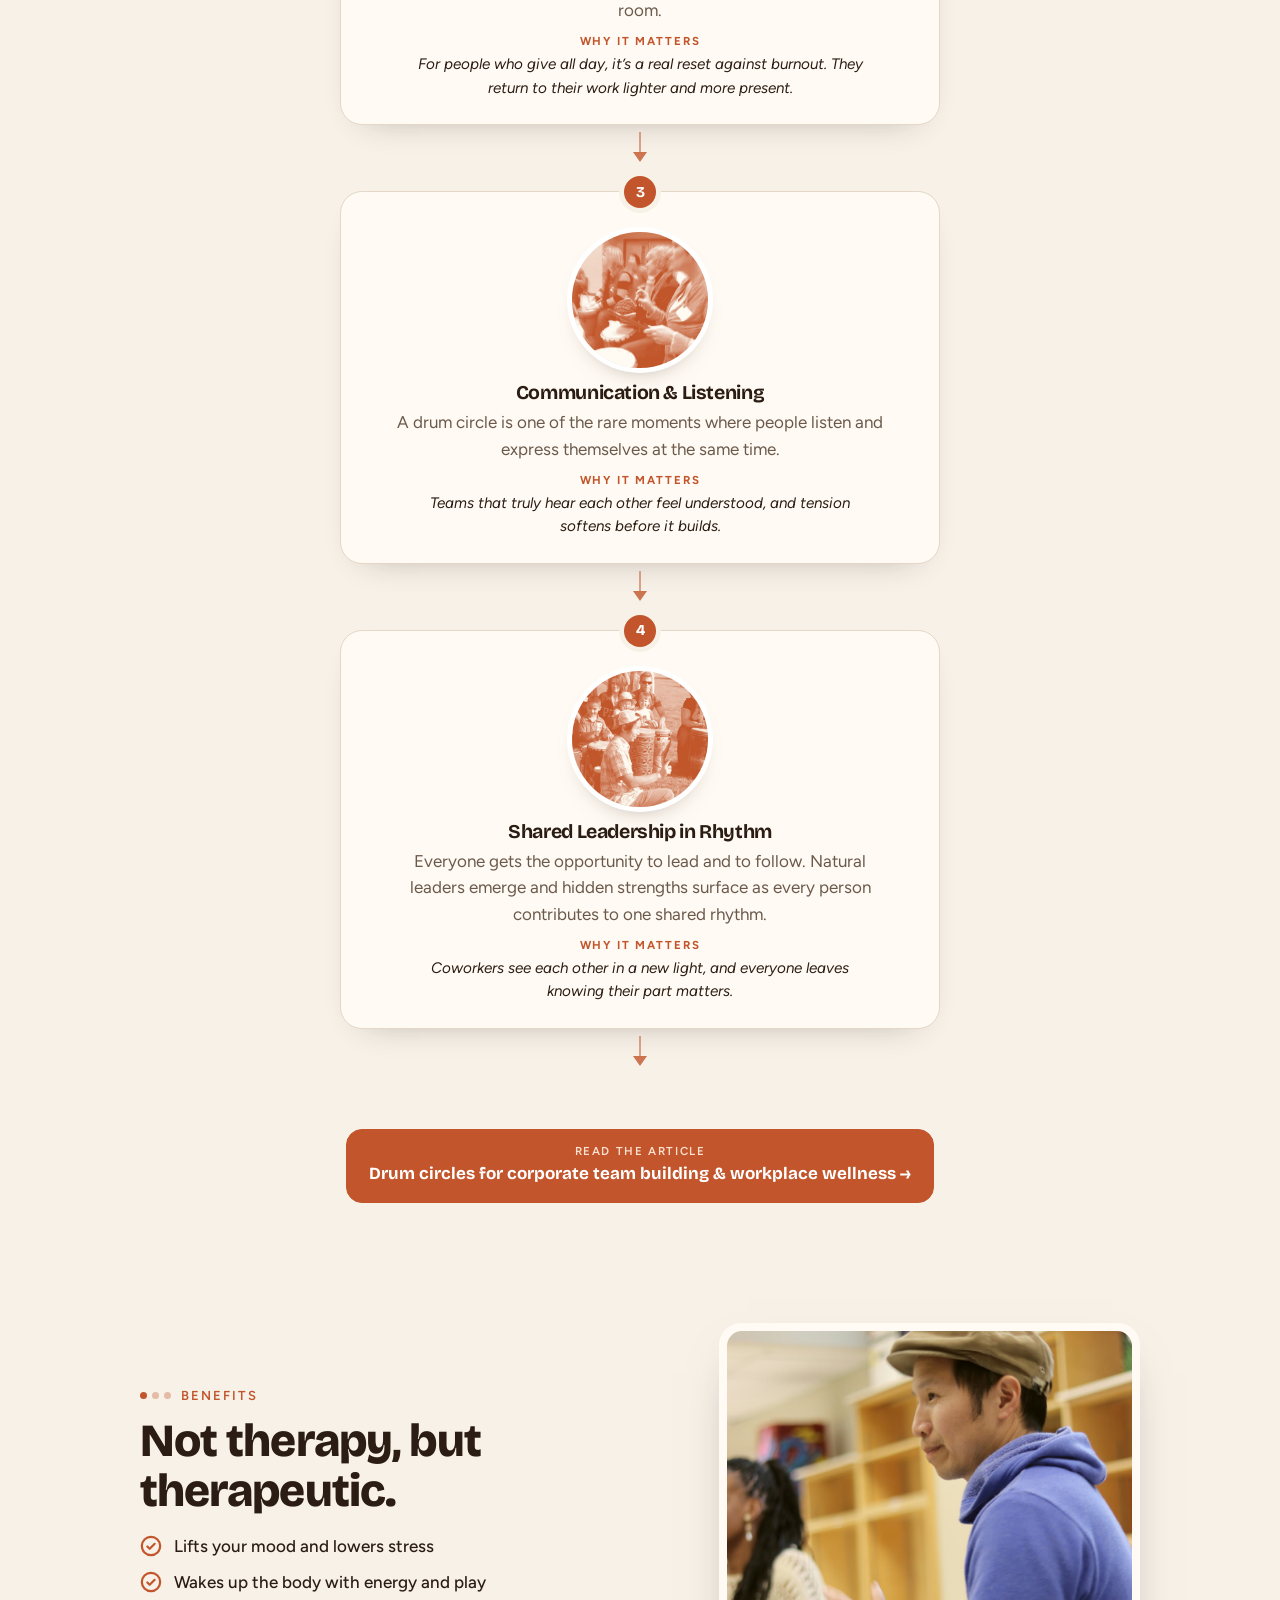
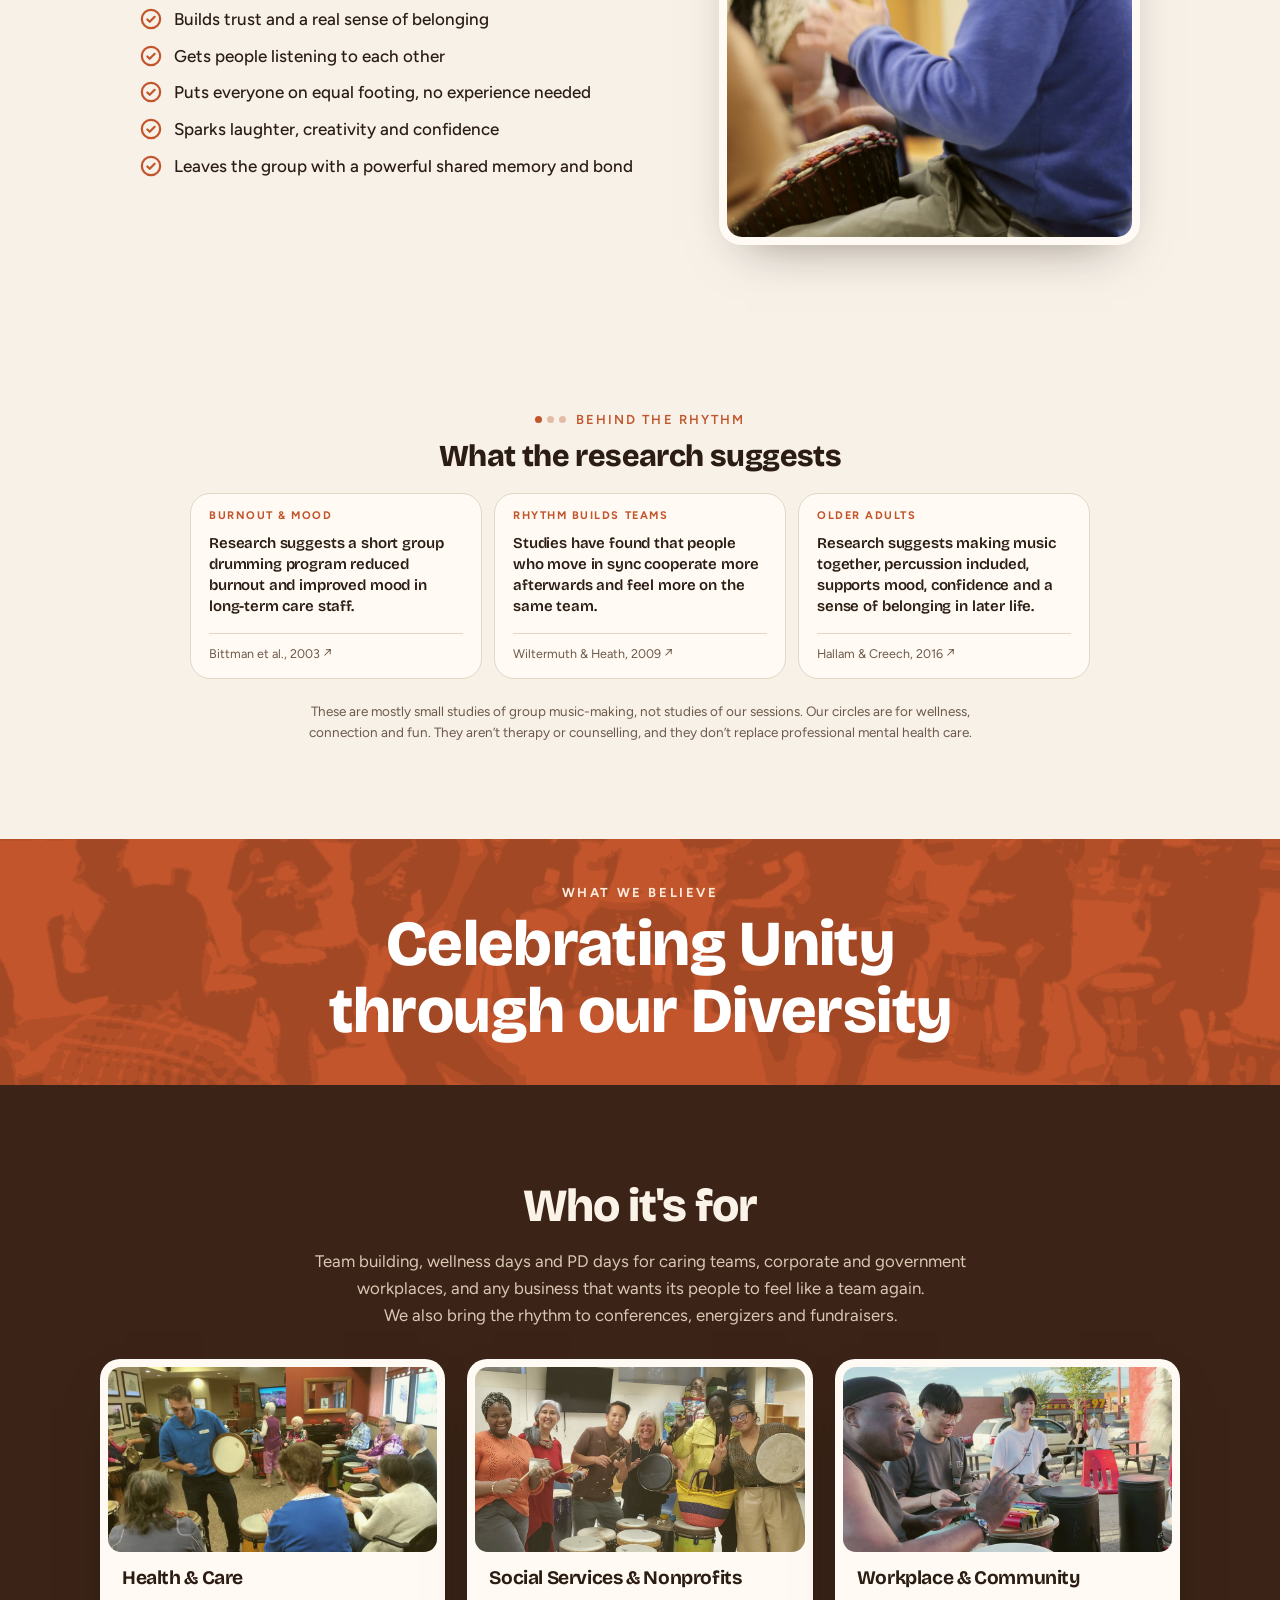
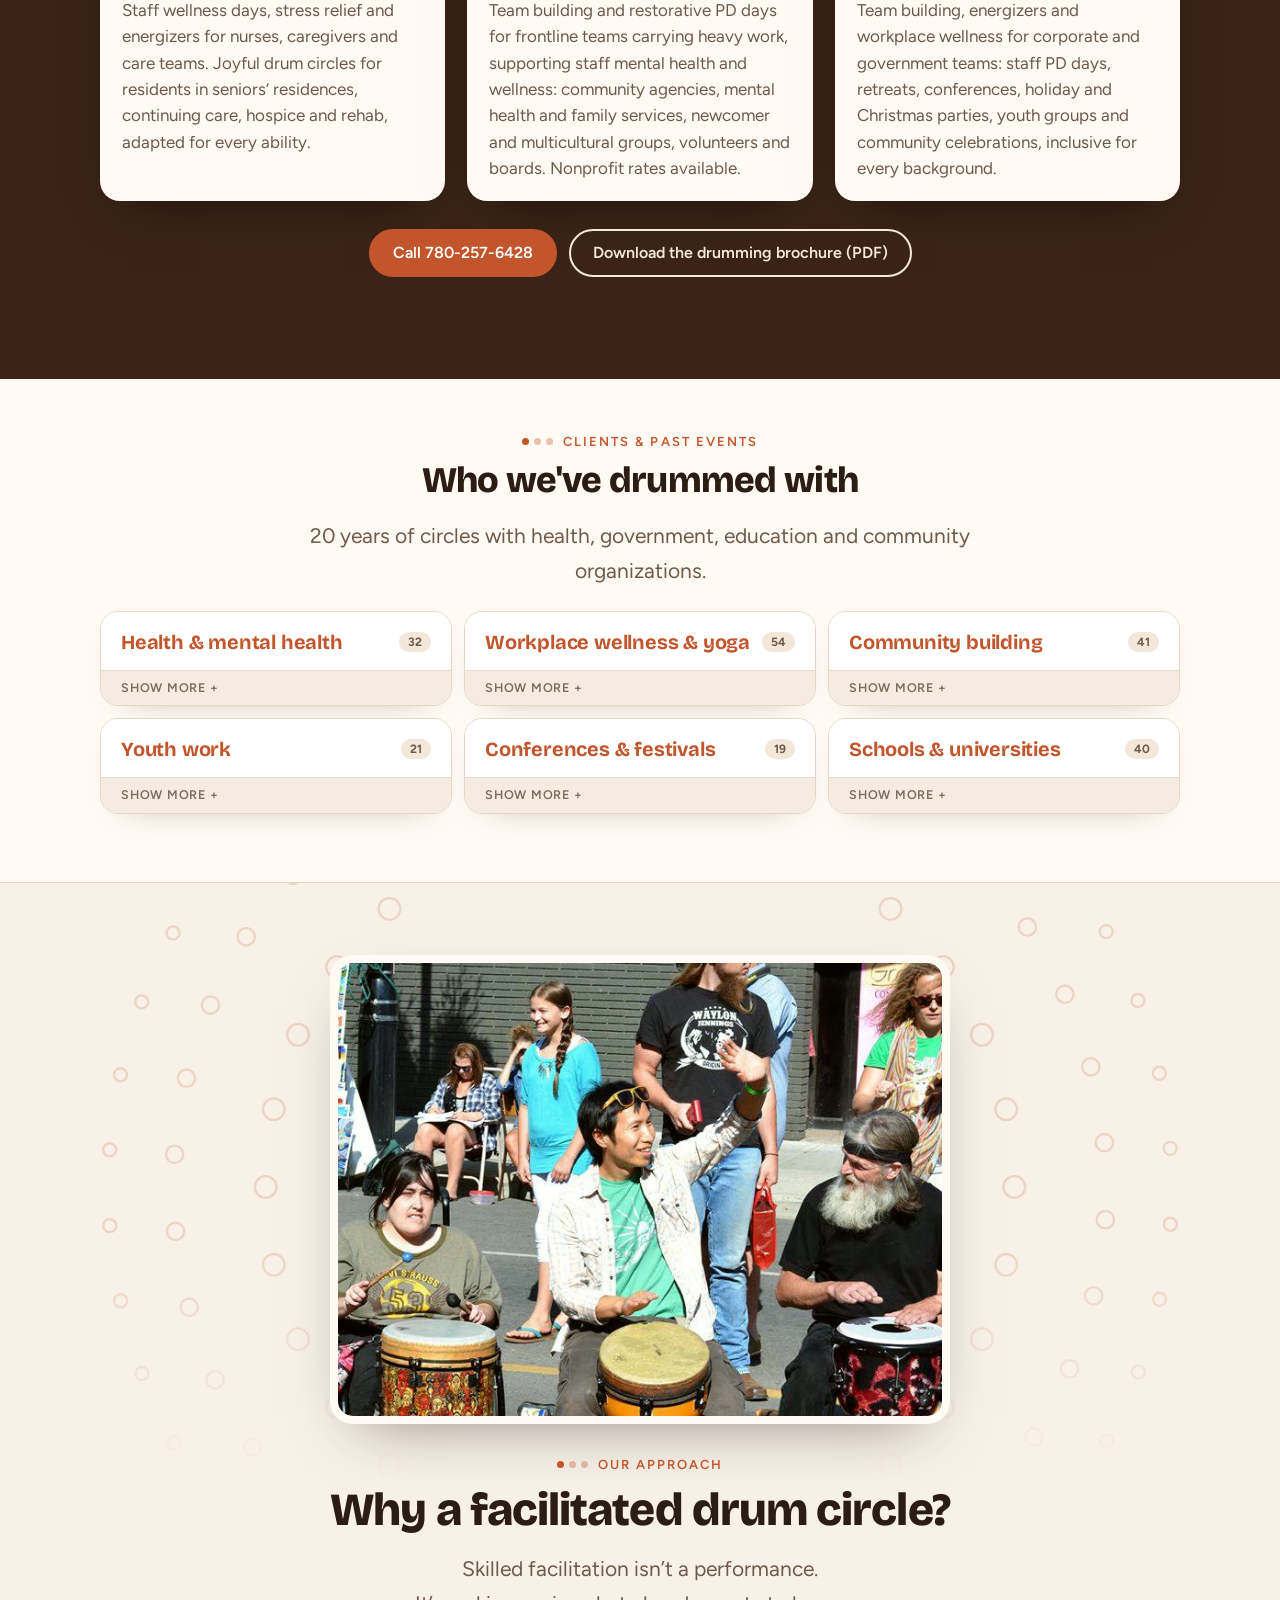
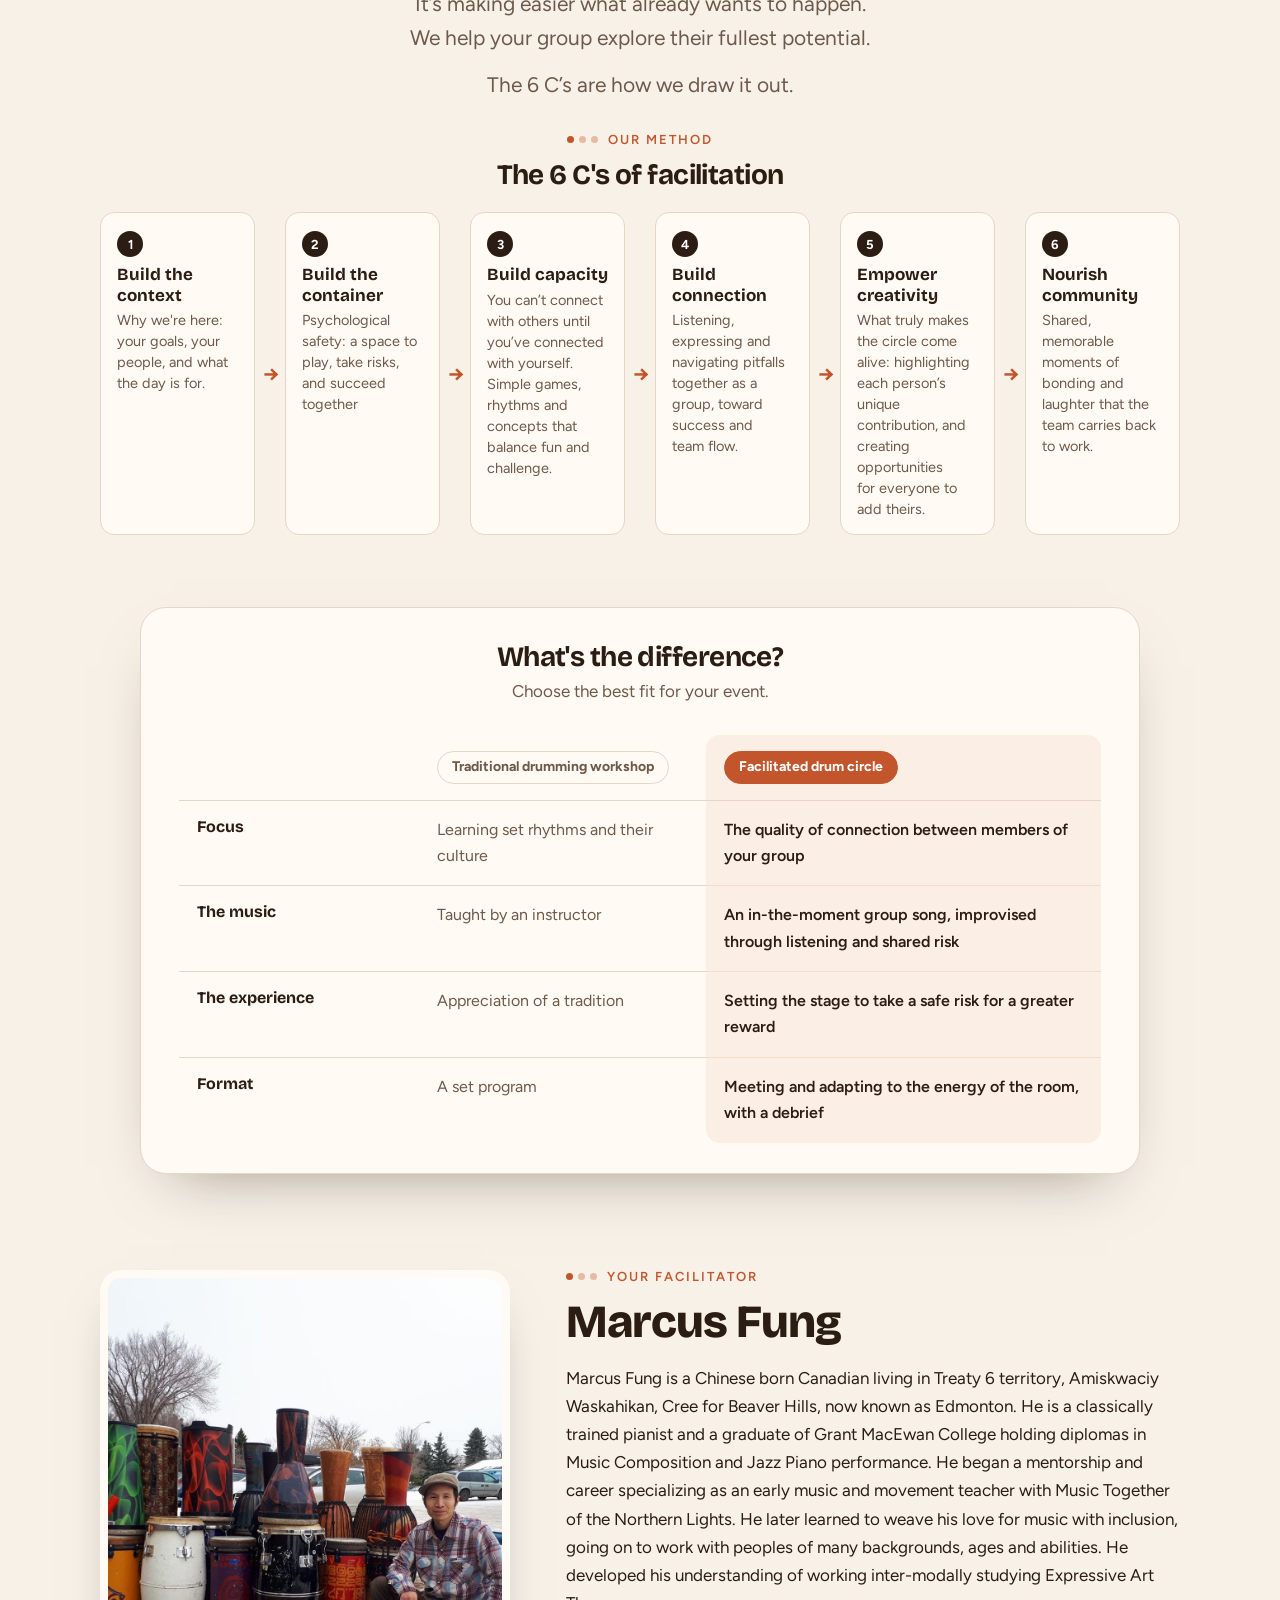
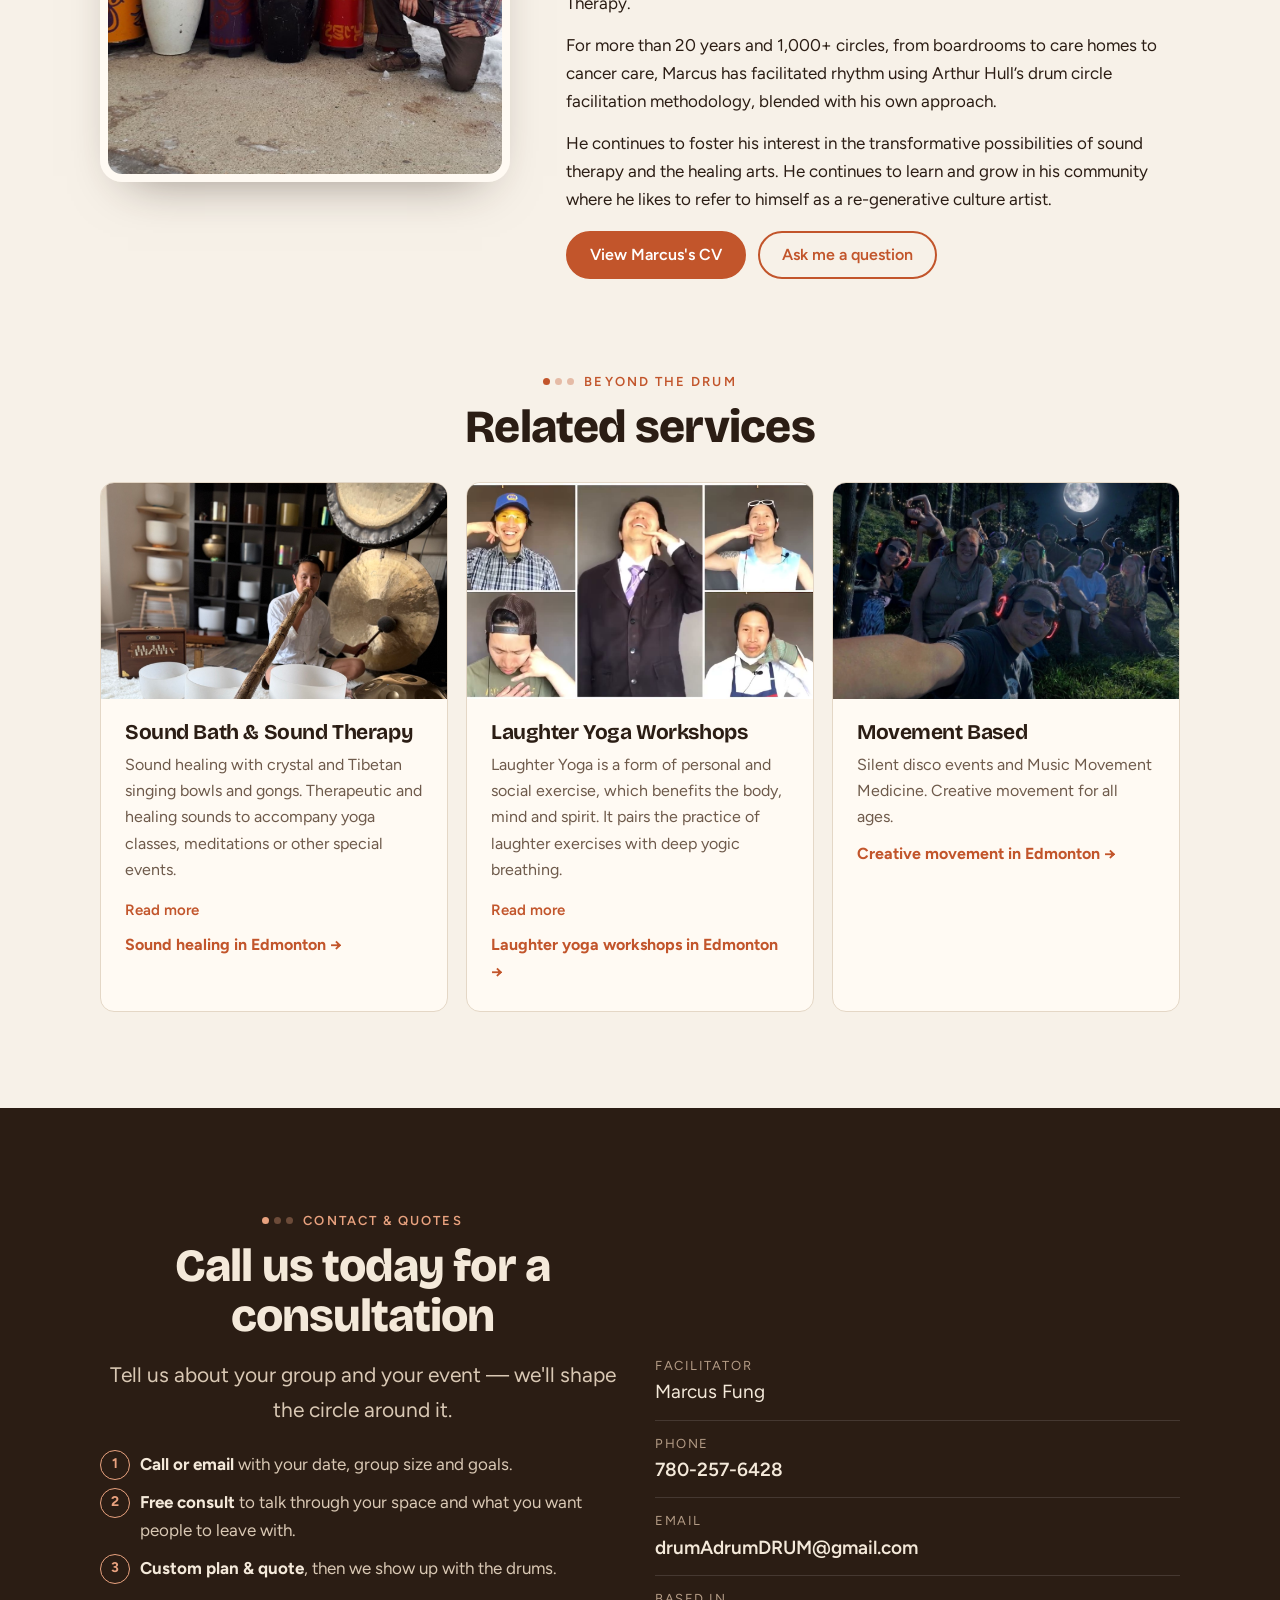
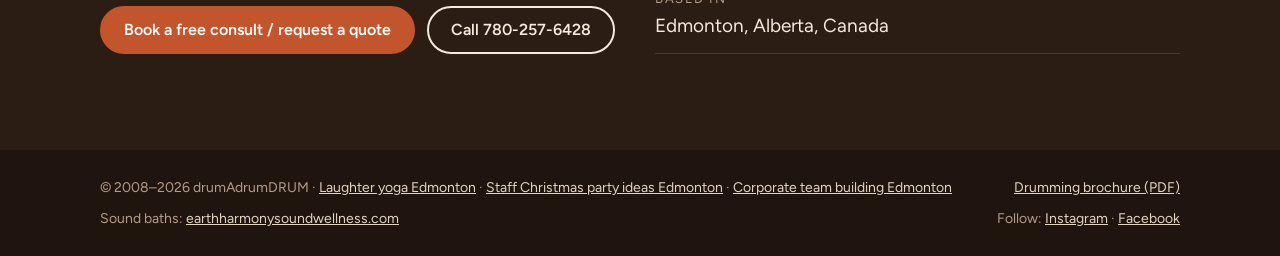
==== commit 1546621e: "Restore GoatCounter on all pages (dropped by SEO commit) + click tracking on every link/button Co-Au" ====
--- a/index.html
+++ b/index.html
@@ -834,5 +834,8 @@
 if(document.fonts&&document.fonts.ready)document.fonts.ready.then(fit);else window.addEventListener('load',fit);window.addEventListener('resize',fit)})();
 </script>
 <!-- Cloudflare Web Analytics --><script defer src='https://static.cloudflareinsights.com/beacon.min.js' data-cf-beacon='{"token": "c49505fbf6a64386b281b31300809142"}'></script><!-- End Cloudflare Web Analytics -->
+<script>window.goatcounter={path:function(p){return "yegdrumcircles.com"+p}}</script><script data-goatcounter="https://earthharmony.goatcounter.com/count" async src="//gc.zgo.at/count.js"></script>
+<script>/* click tracking (Nov 17): every link/button tap → GoatCounter event "yegdrumcircles.com/click:<label>" */
+document.addEventListener("click",function(e){var a=e.target.closest&&e.target.closest("a,button");if(!a)return;var t=(a.getAttribute("data-gc")||a.textContent||a.getAttribute("aria-label")||a.href||"").replace(/\s+/g," ").trim().slice(0,60);if(!t)return;var pg=location.pathname.replace(/index\.html$/,"");try{window.goatcounter&&window.goatcounter.count&&window.goatcounter.count({path:"yegdrumcircles.com/click:"+t+" · "+pg,title:t,event:true})}catch(_){}},true);</script>
 </body>
 </html>
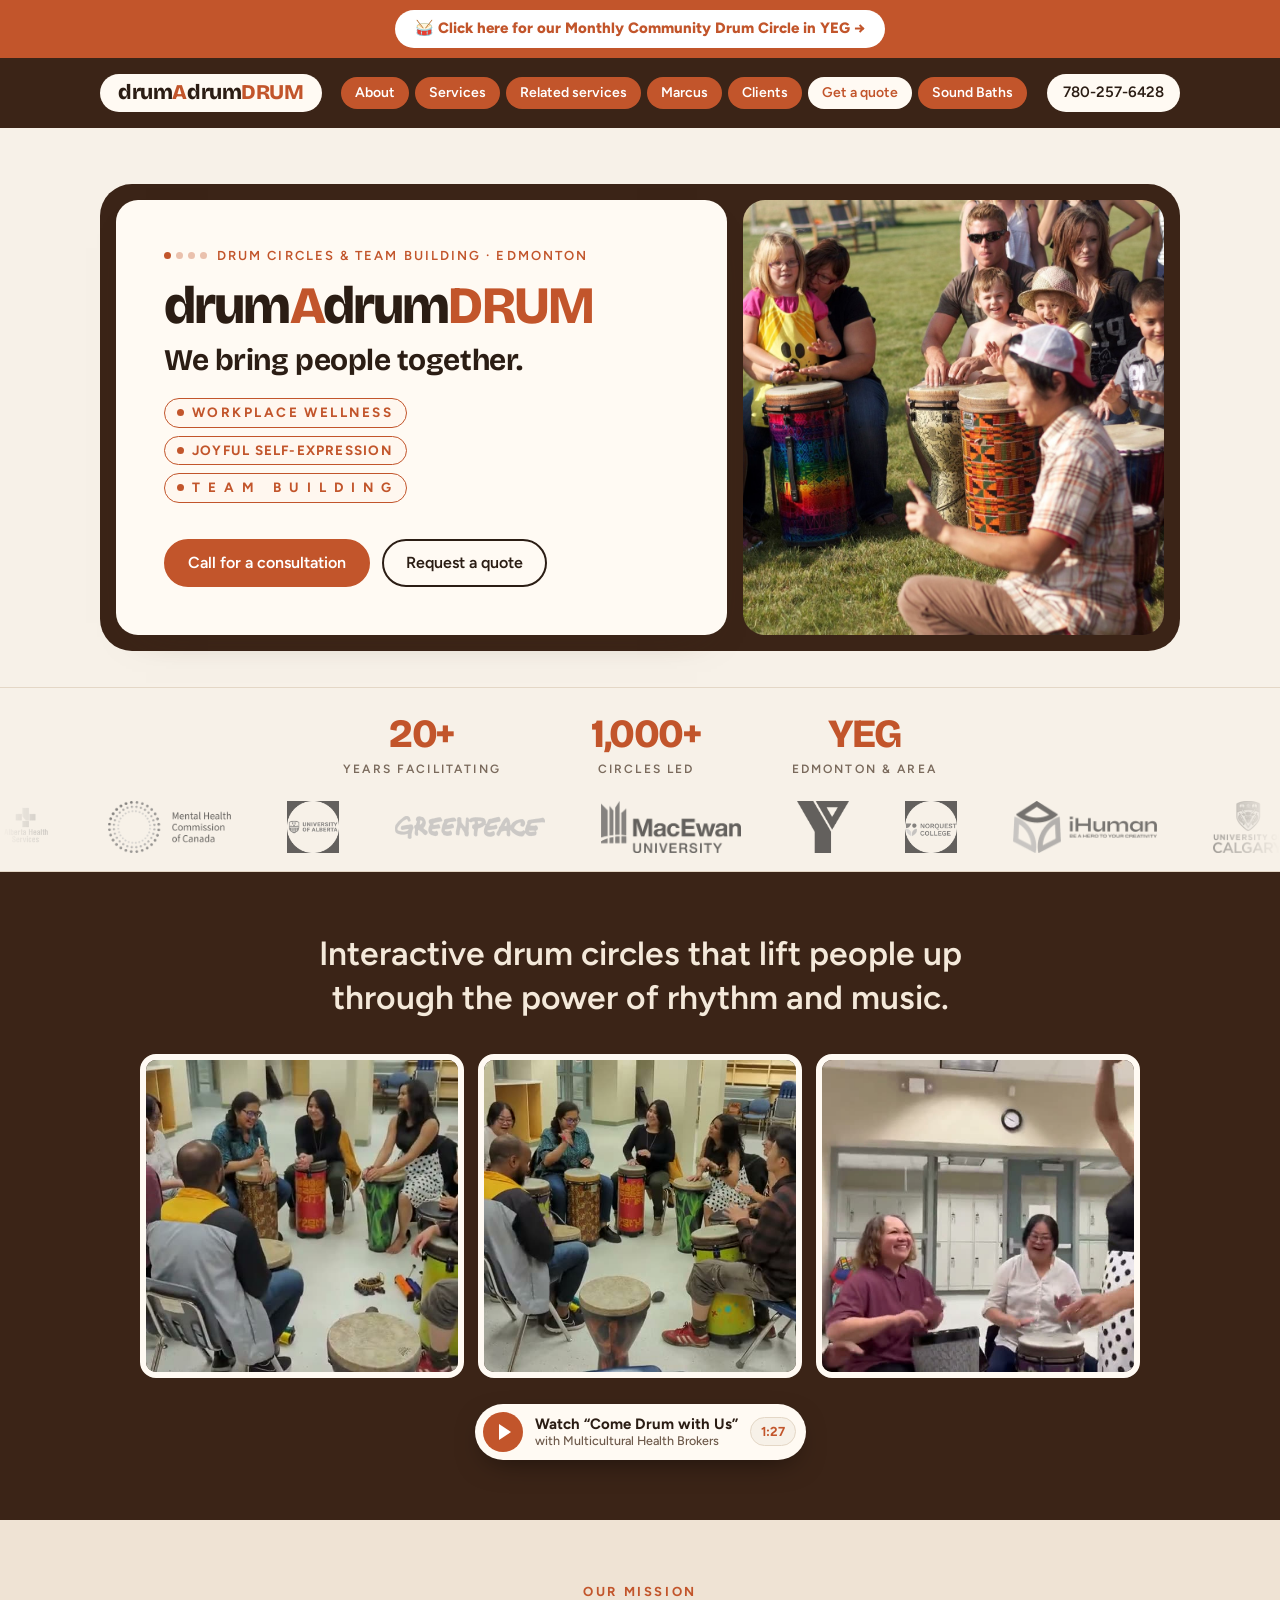
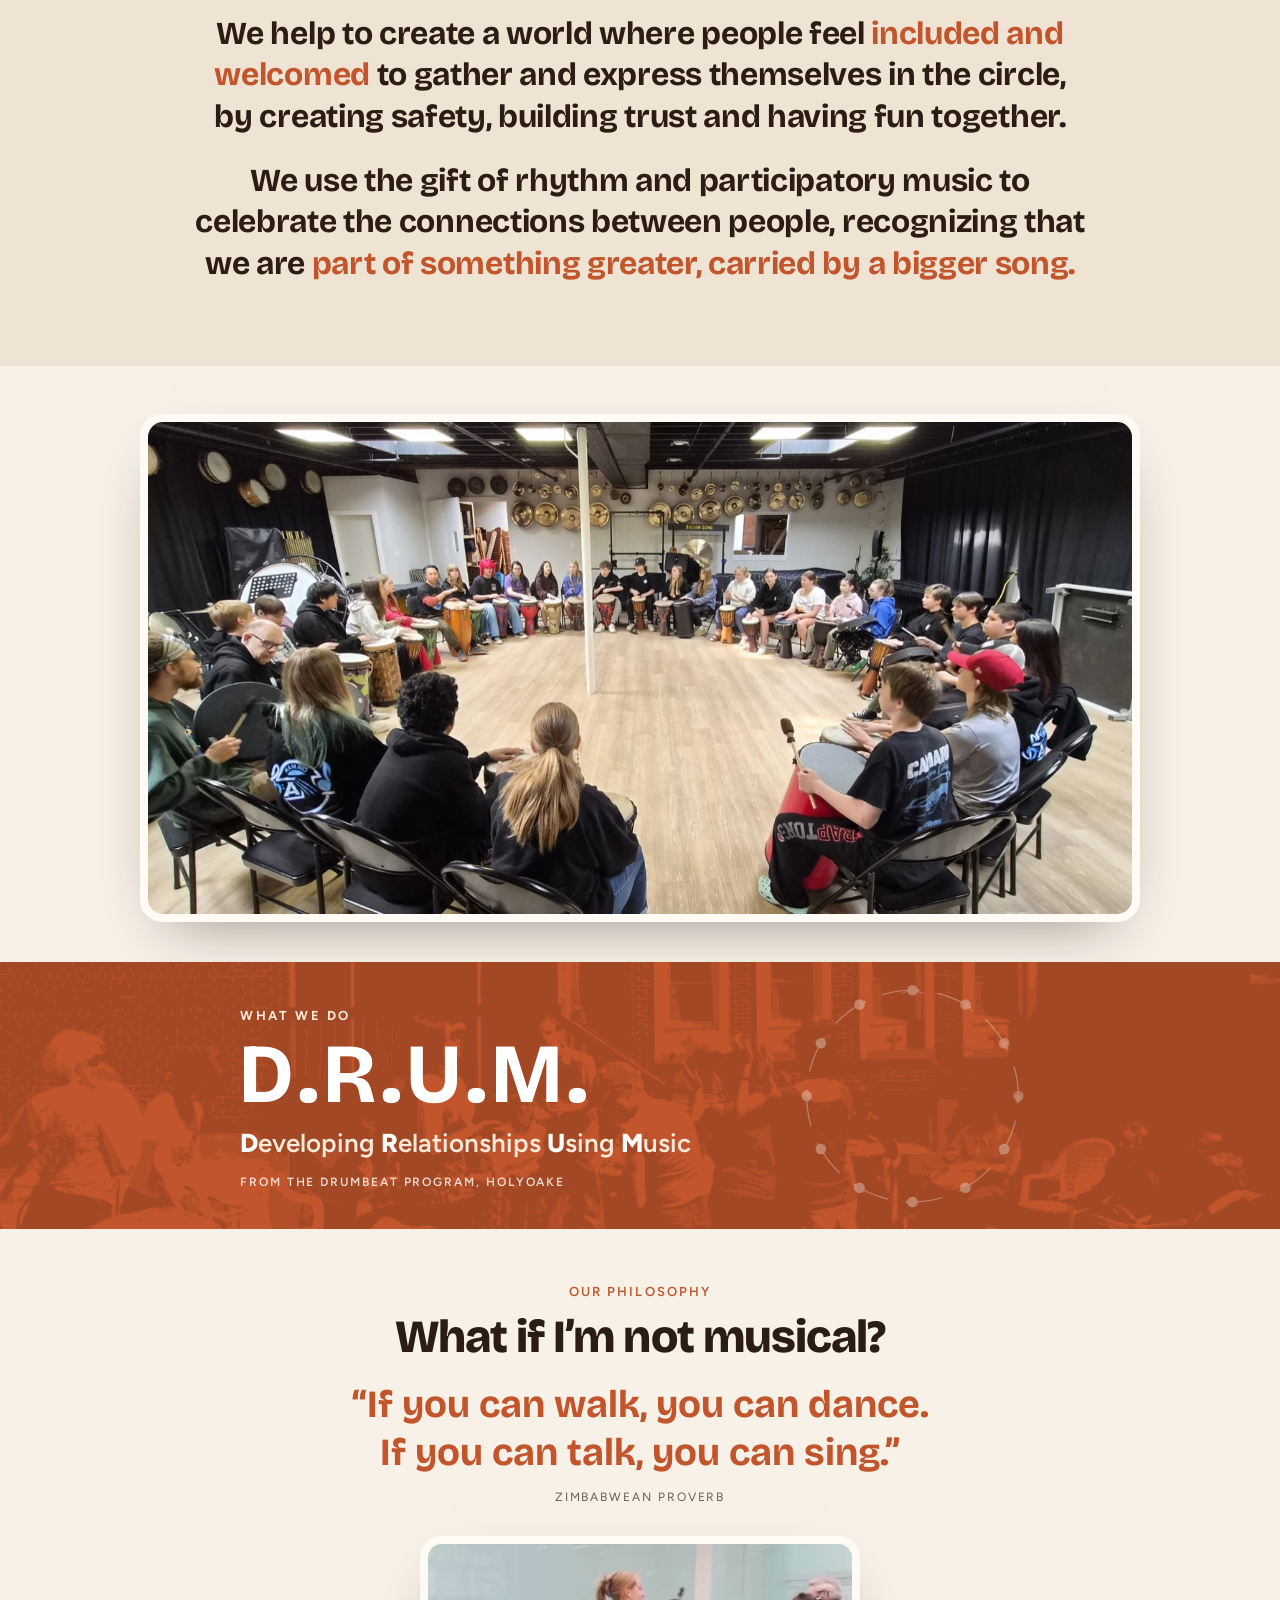
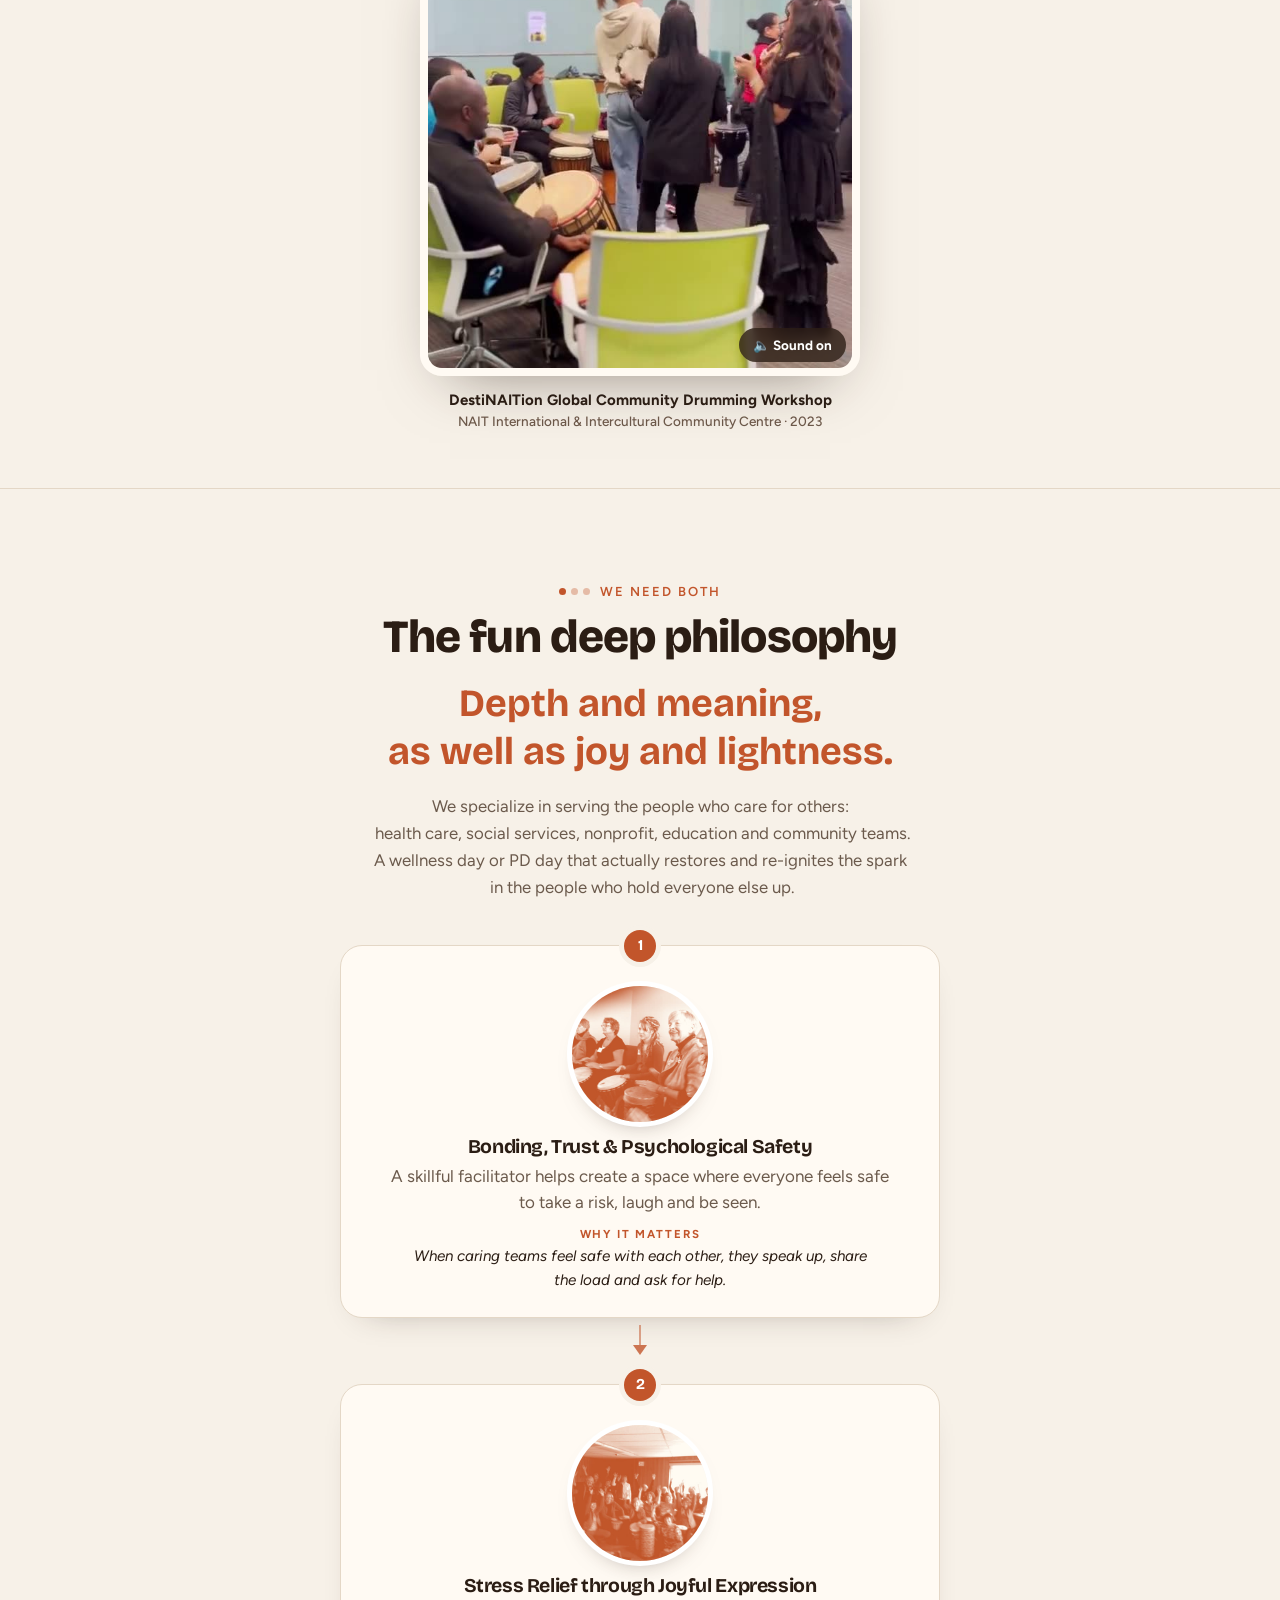
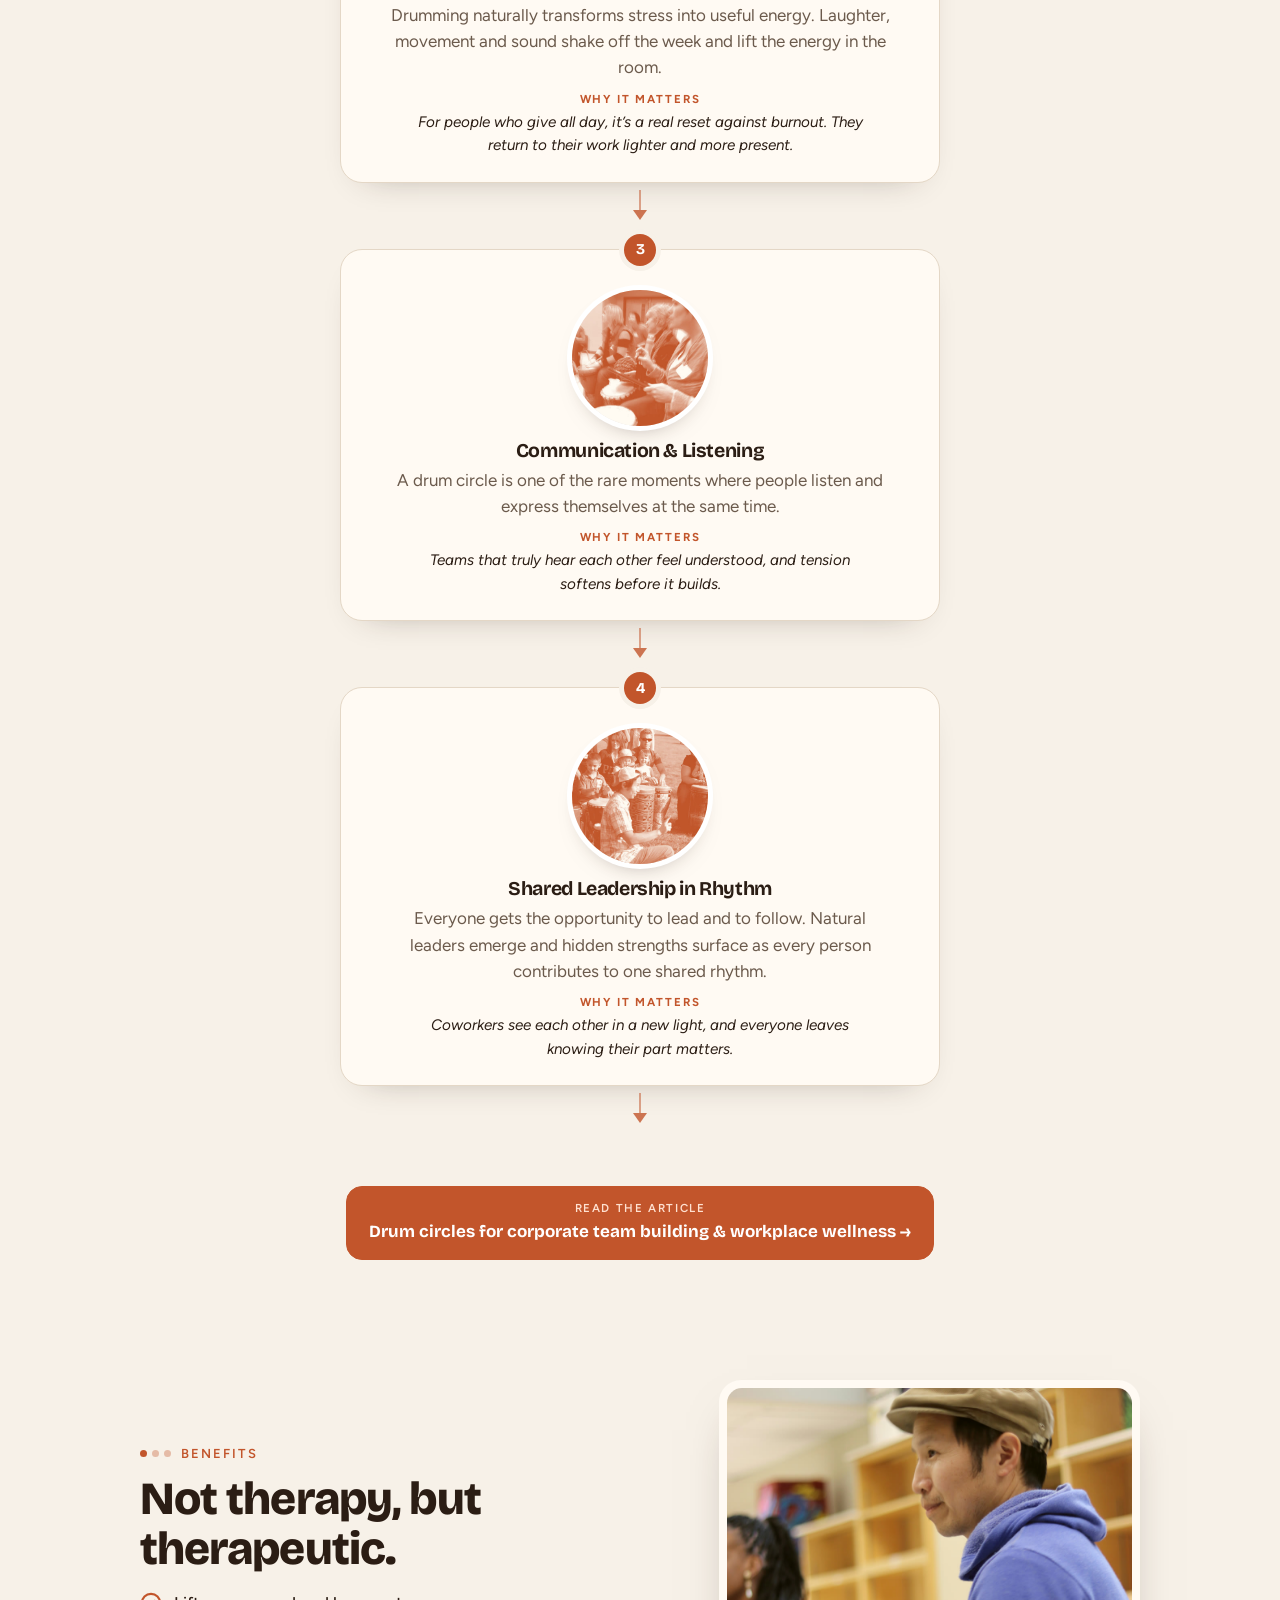
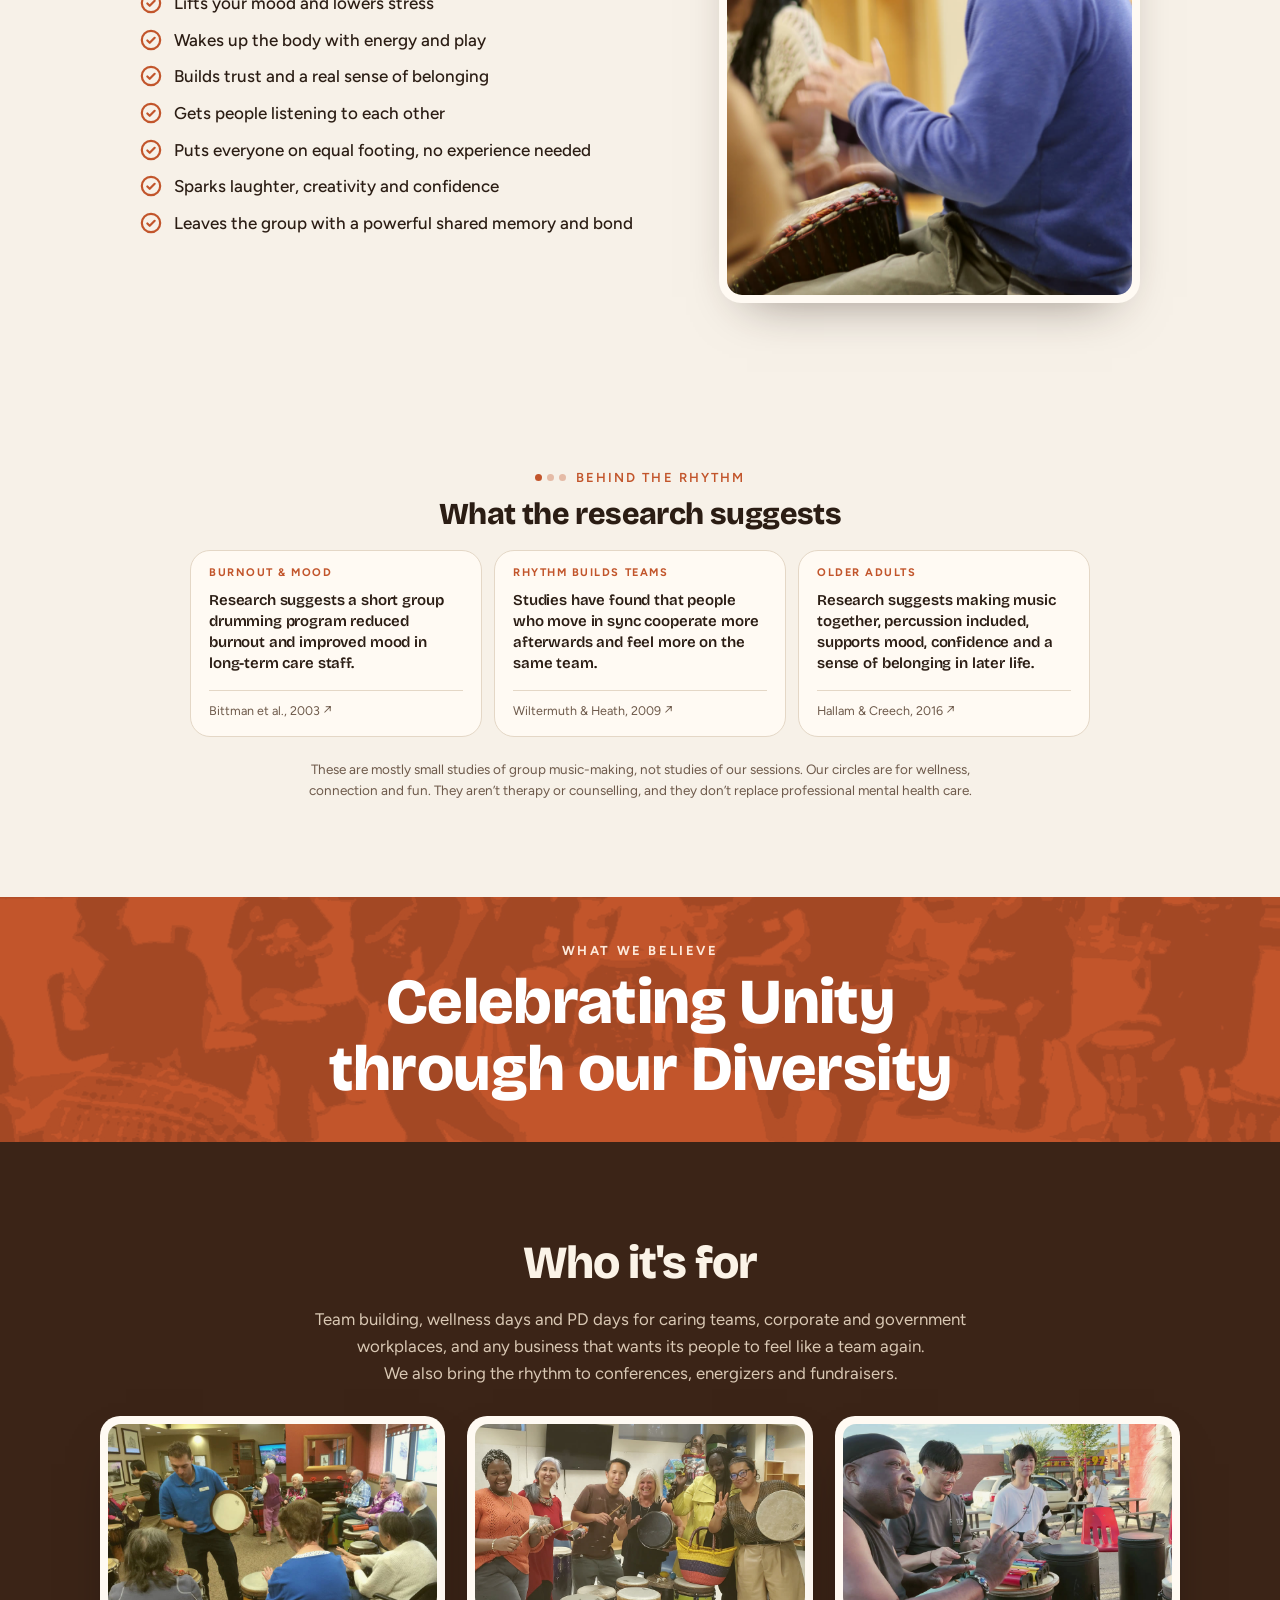
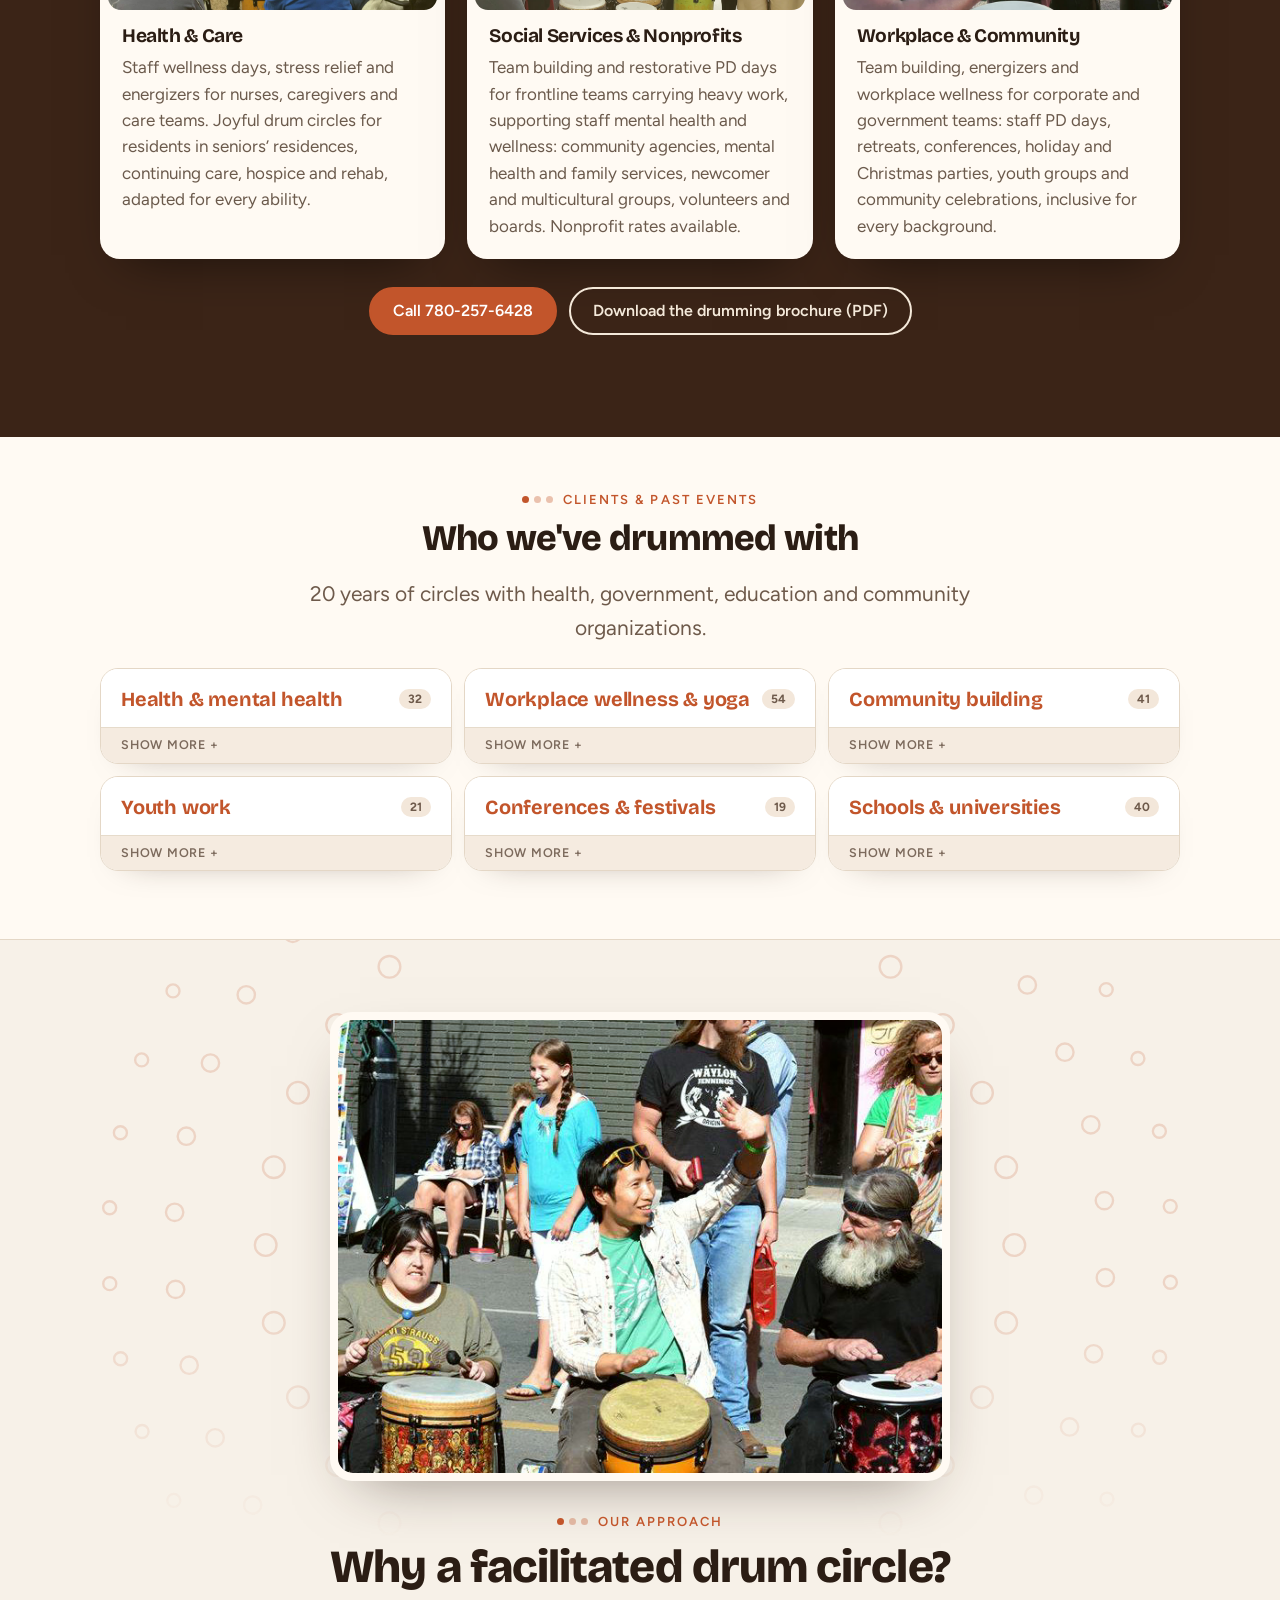
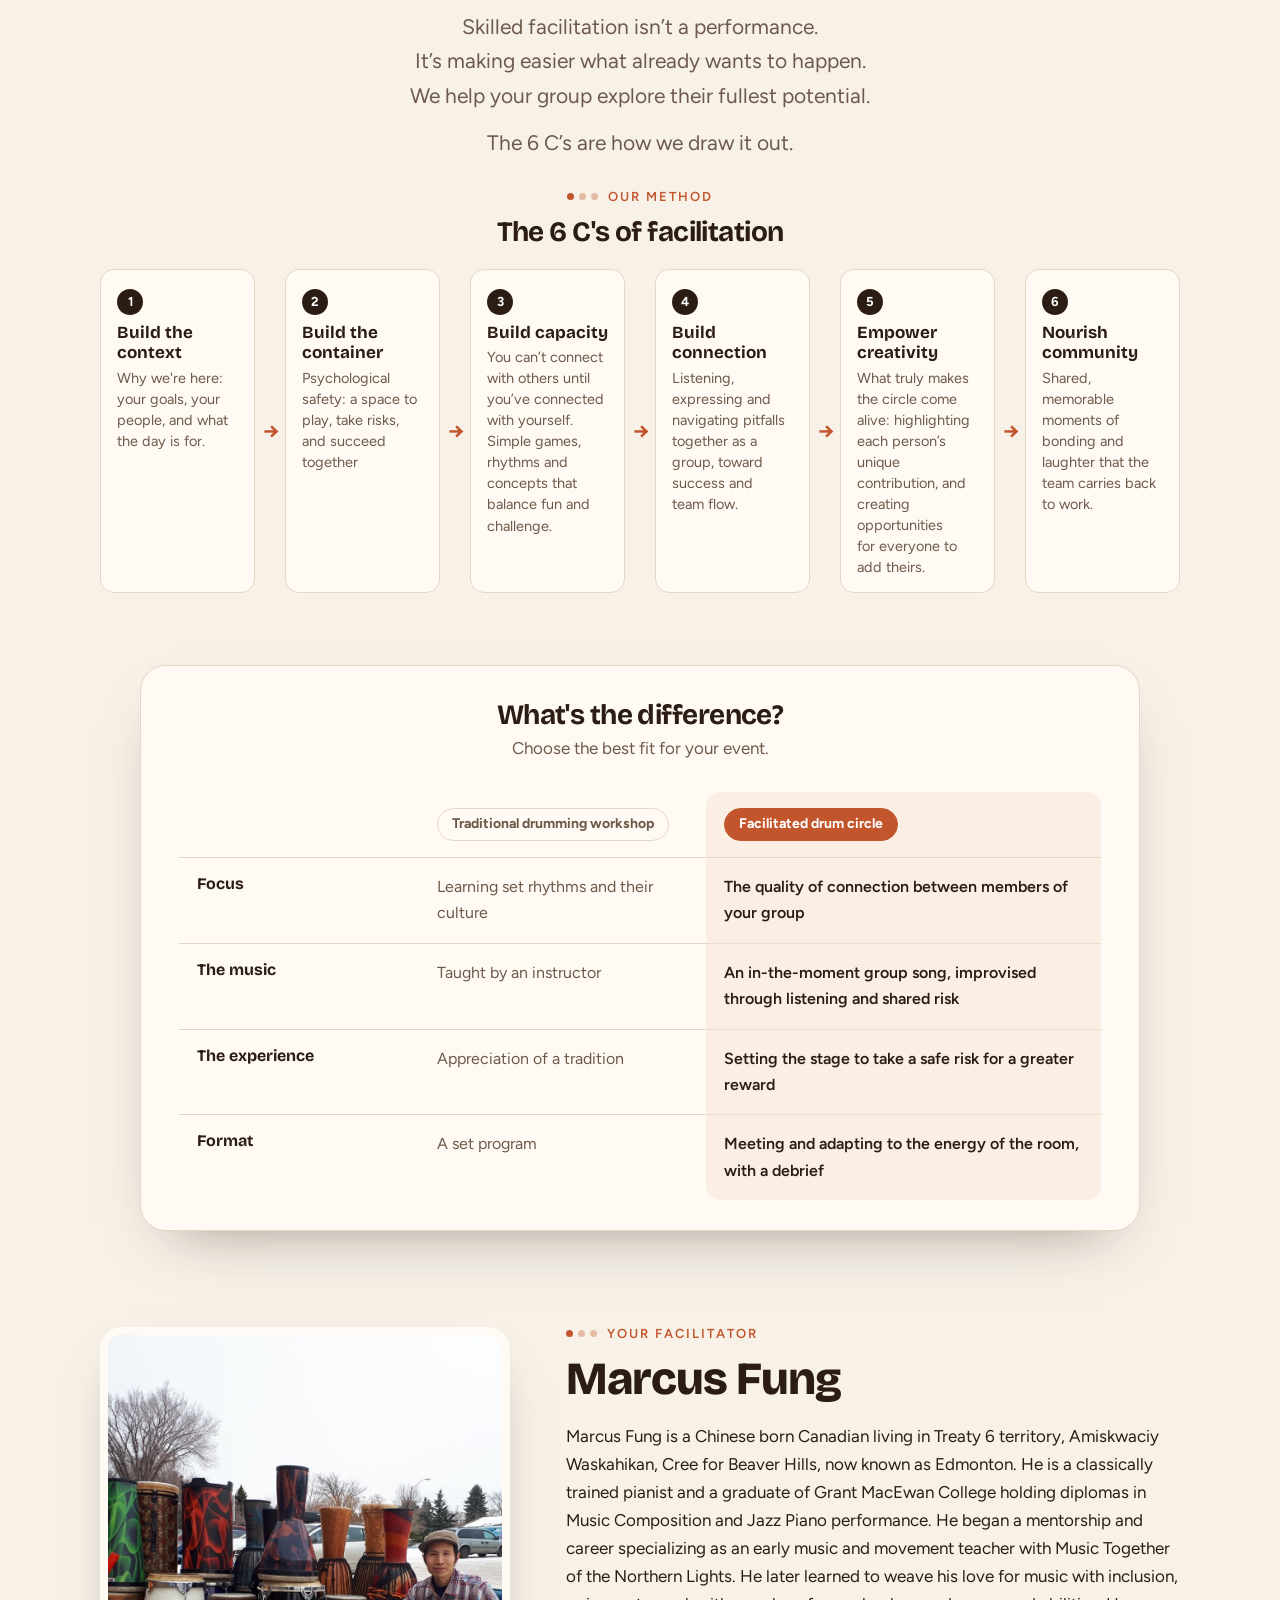
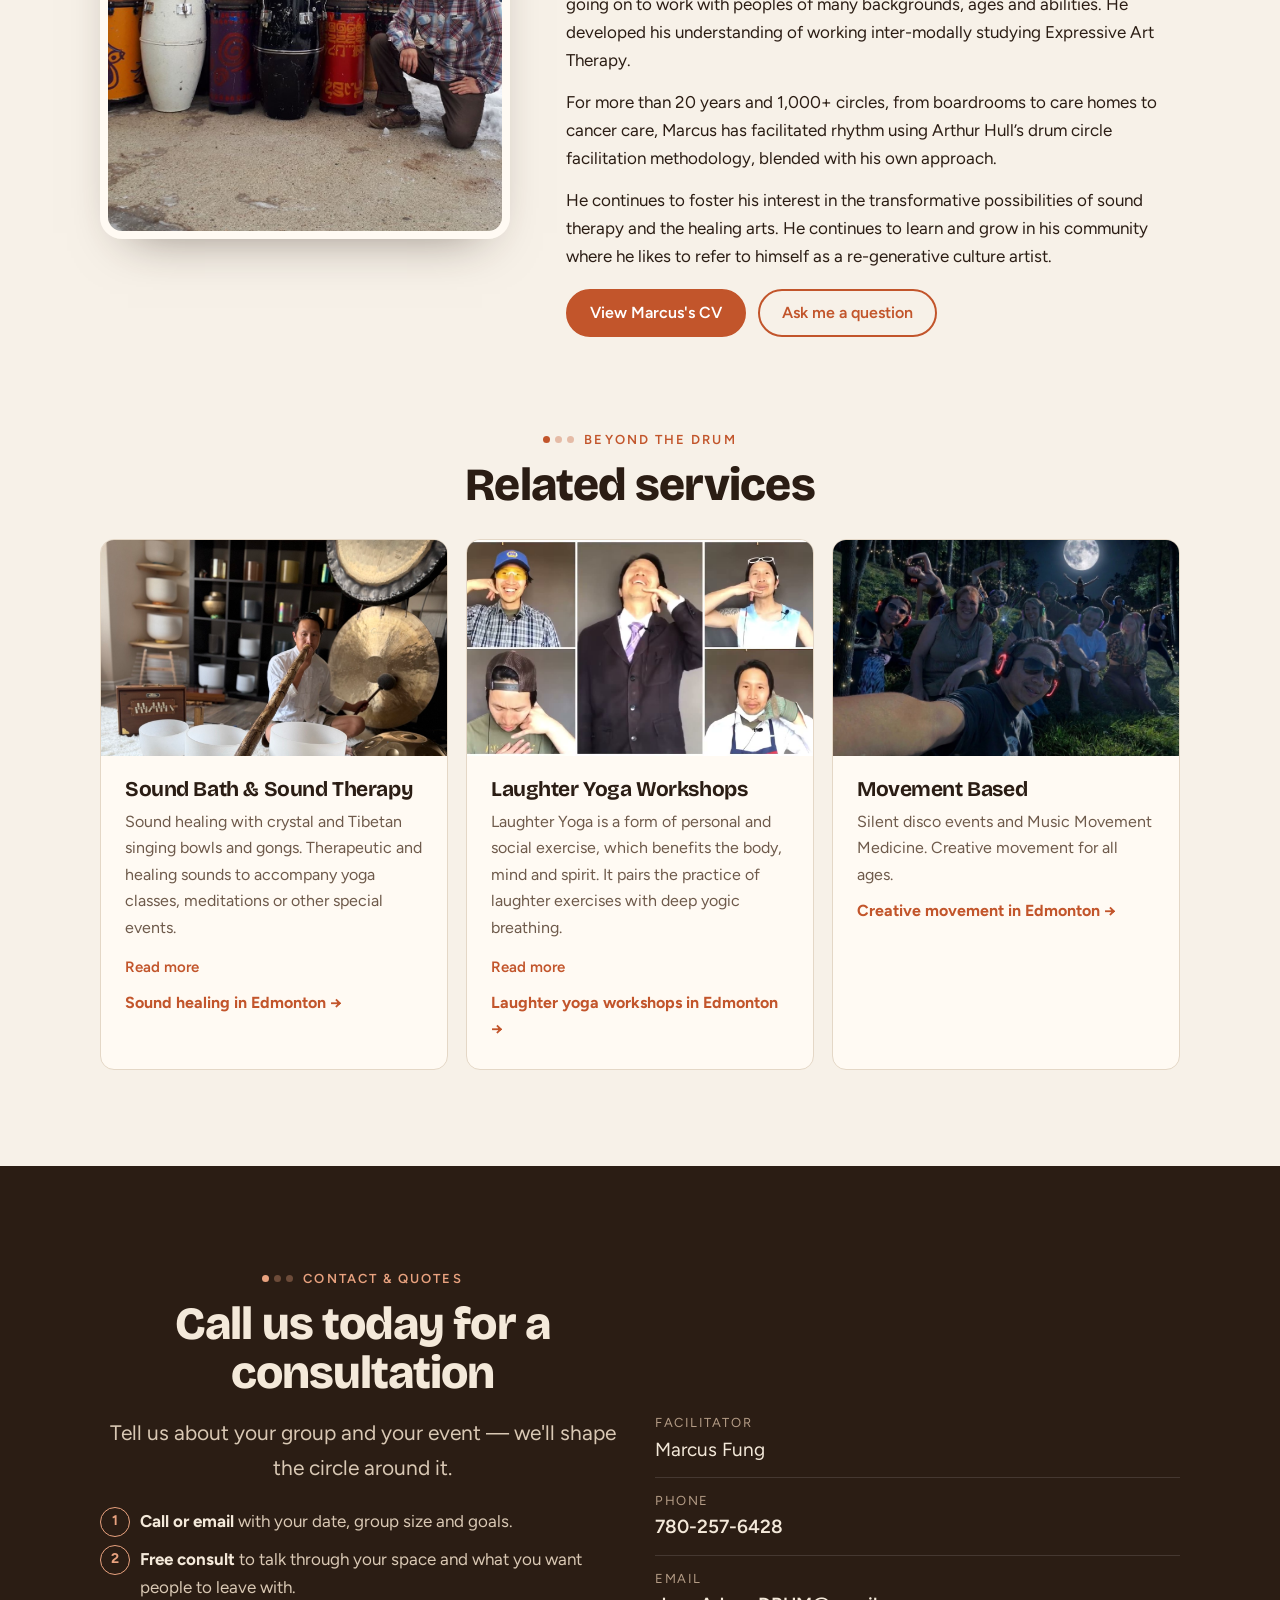
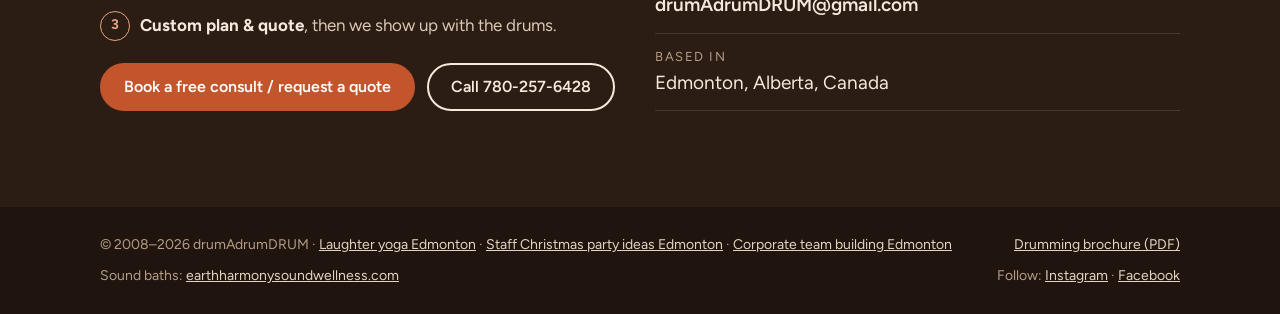
==== commit 1934a3a0: "Top bar: Monthly Community Drum Circle button (Pulse of Life)" ====
--- a/index.html
+++ b/index.html
@@ -561,10 +561,12 @@
 .band-loops video{border:6px solid var(--paper);border-radius:16px;box-sizing:border-box}
 .marcus > img{border:8px solid var(--paper);border-radius:22px;box-sizing:border-box;box-shadow:0 22px 50px -28px rgba(43,29,20,.55)}
 .svc-link{margin:10px 0 0}.svc-link a{font-weight:700;color:var(--accent);text-decoration:none}.svc-link a:hover{text-decoration:underline}
+.community-bar{background:var(--accent);text-align:center;padding:10px 16px}.community-bar a{display:inline-block;background:#fff;color:var(--accent);font-weight:800;text-decoration:none;padding:9px 20px;border-radius:999px;font-size:15px;line-height:1.3}.community-bar a:hover{background:var(--paper)}
 </style>
 </head>
 <body>
 
+<div class="community-bar"><a href="https://EarthHarmony.as.me/?appointmentType=93243634" target="_blank" rel="noopener" data-gc="Top bar: monthly community drum circle">🥁 Click here for our Monthly Community Drum Circle in YEG →</a></div>
 <header class="top">
   <div class="wrap">
     <a class="logo" href="#top" aria-label="drumAdrumDRUM home">drum<span>A</span>drum<span>DRUM</span></a>
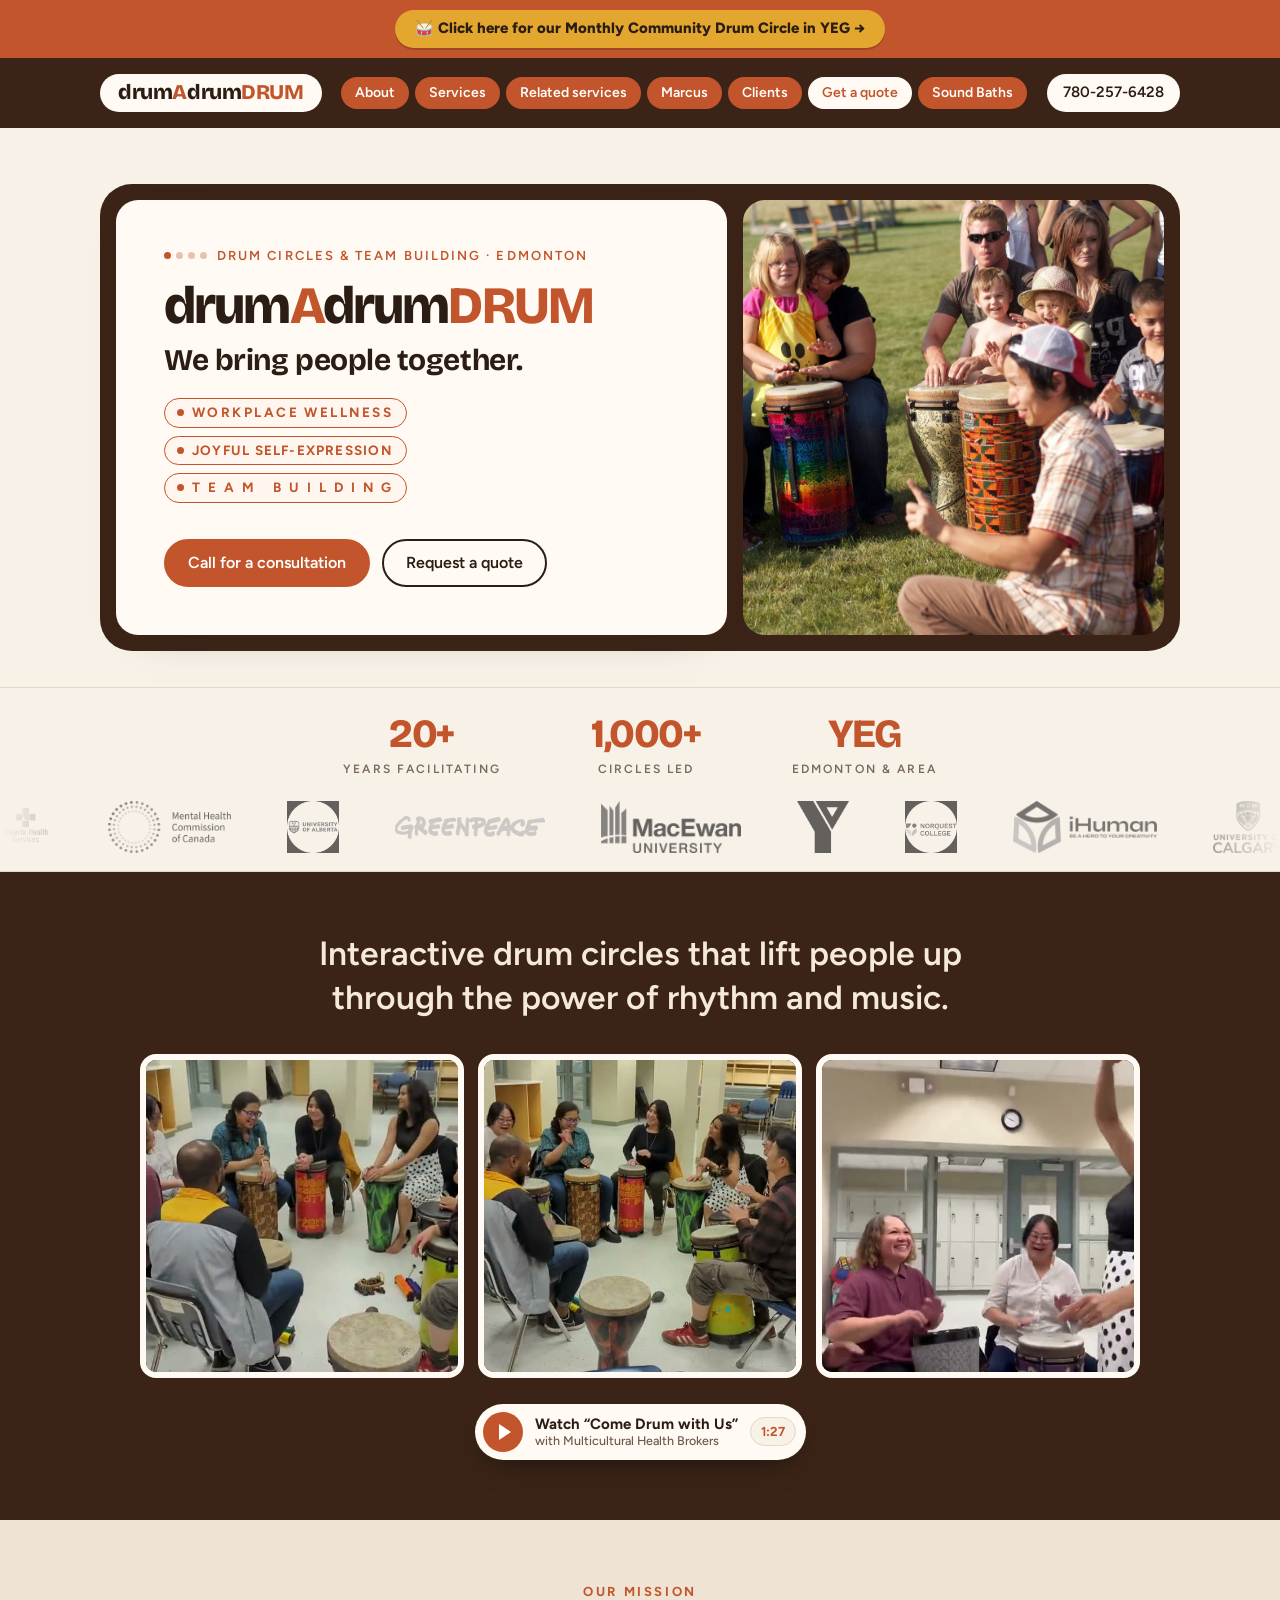
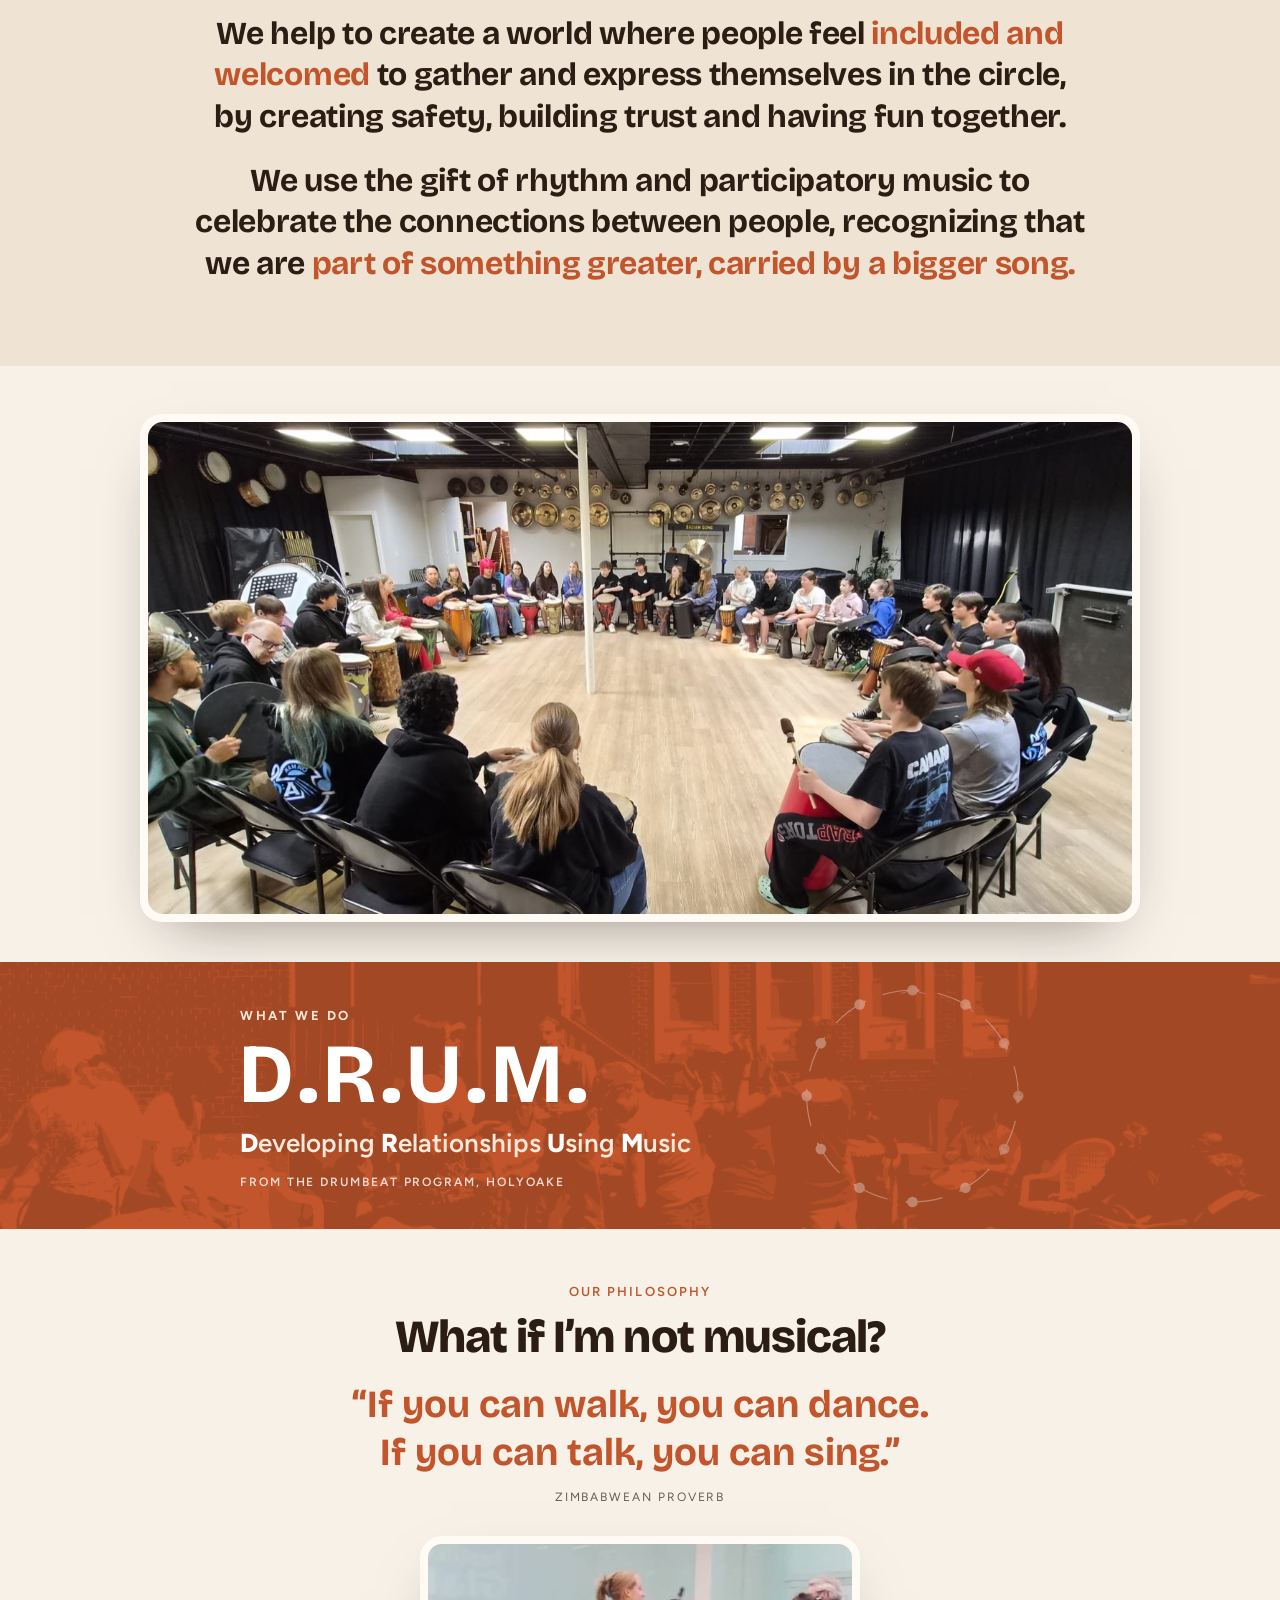
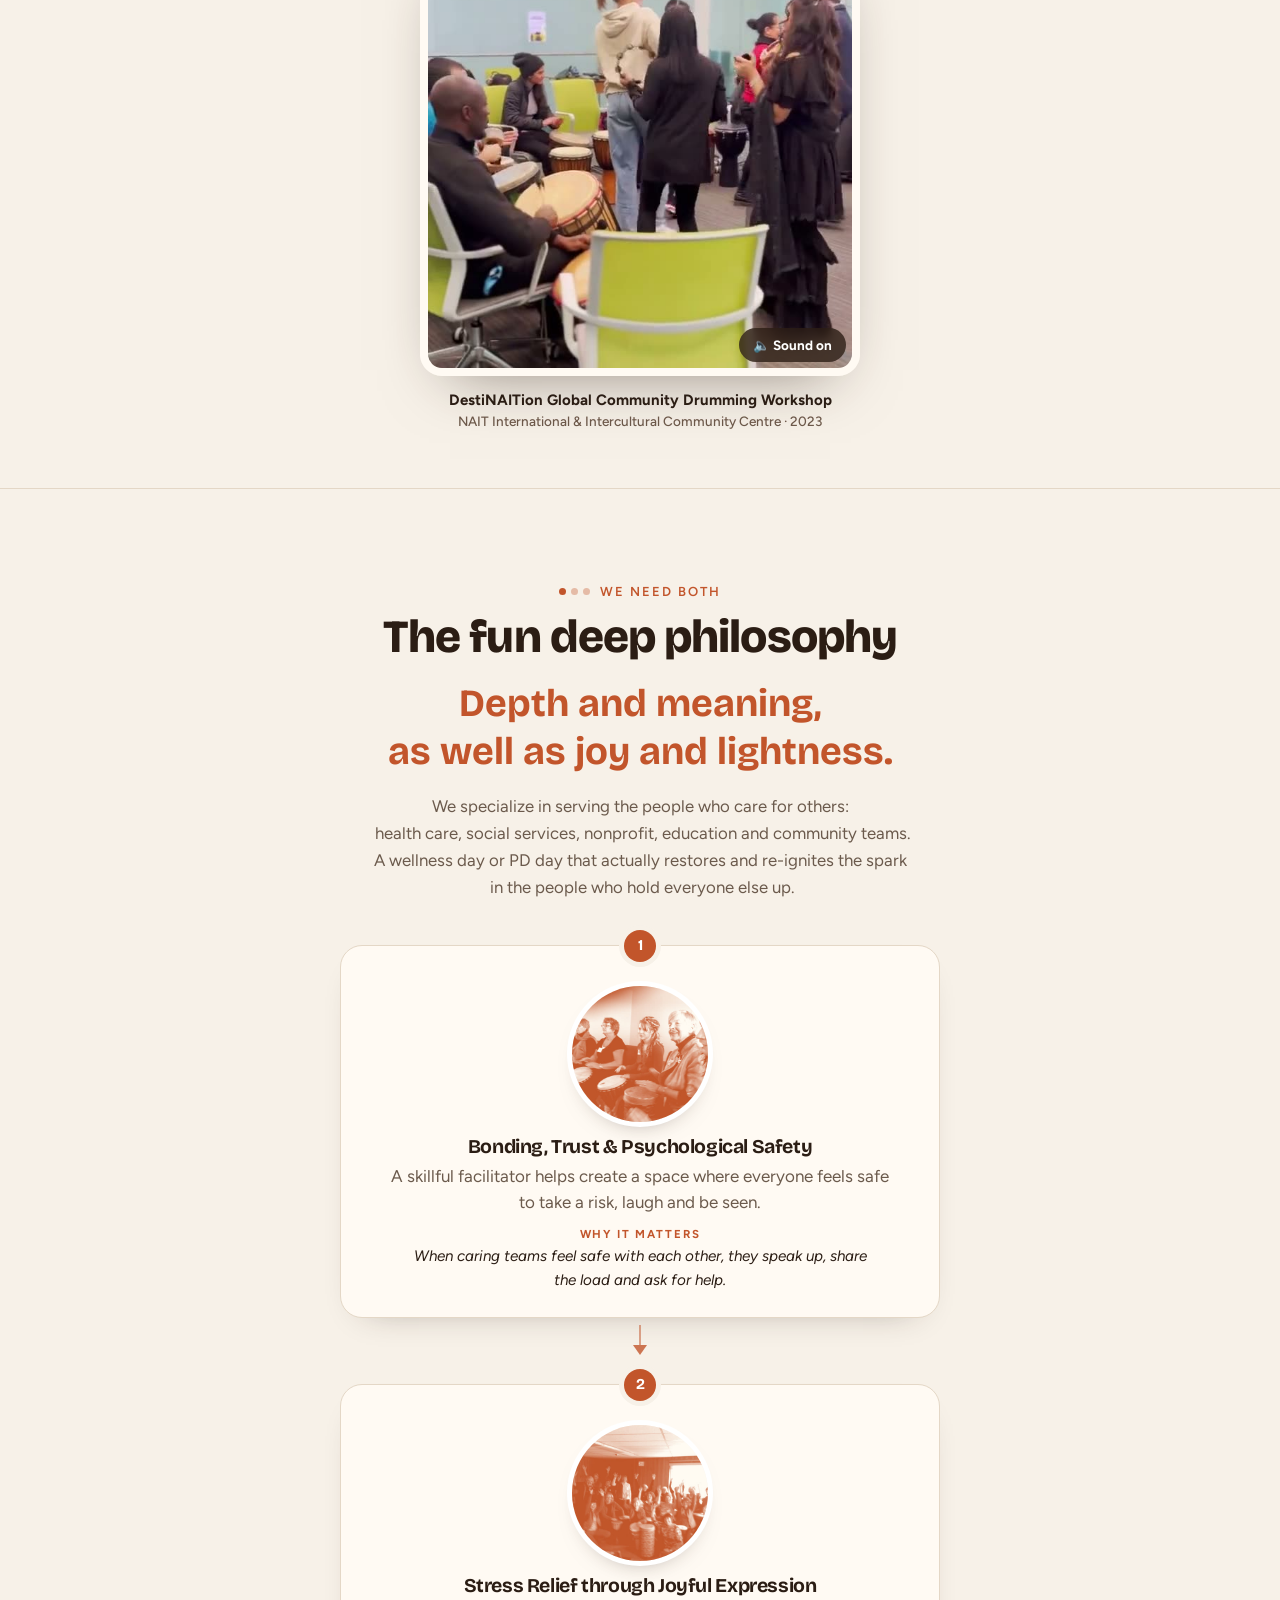
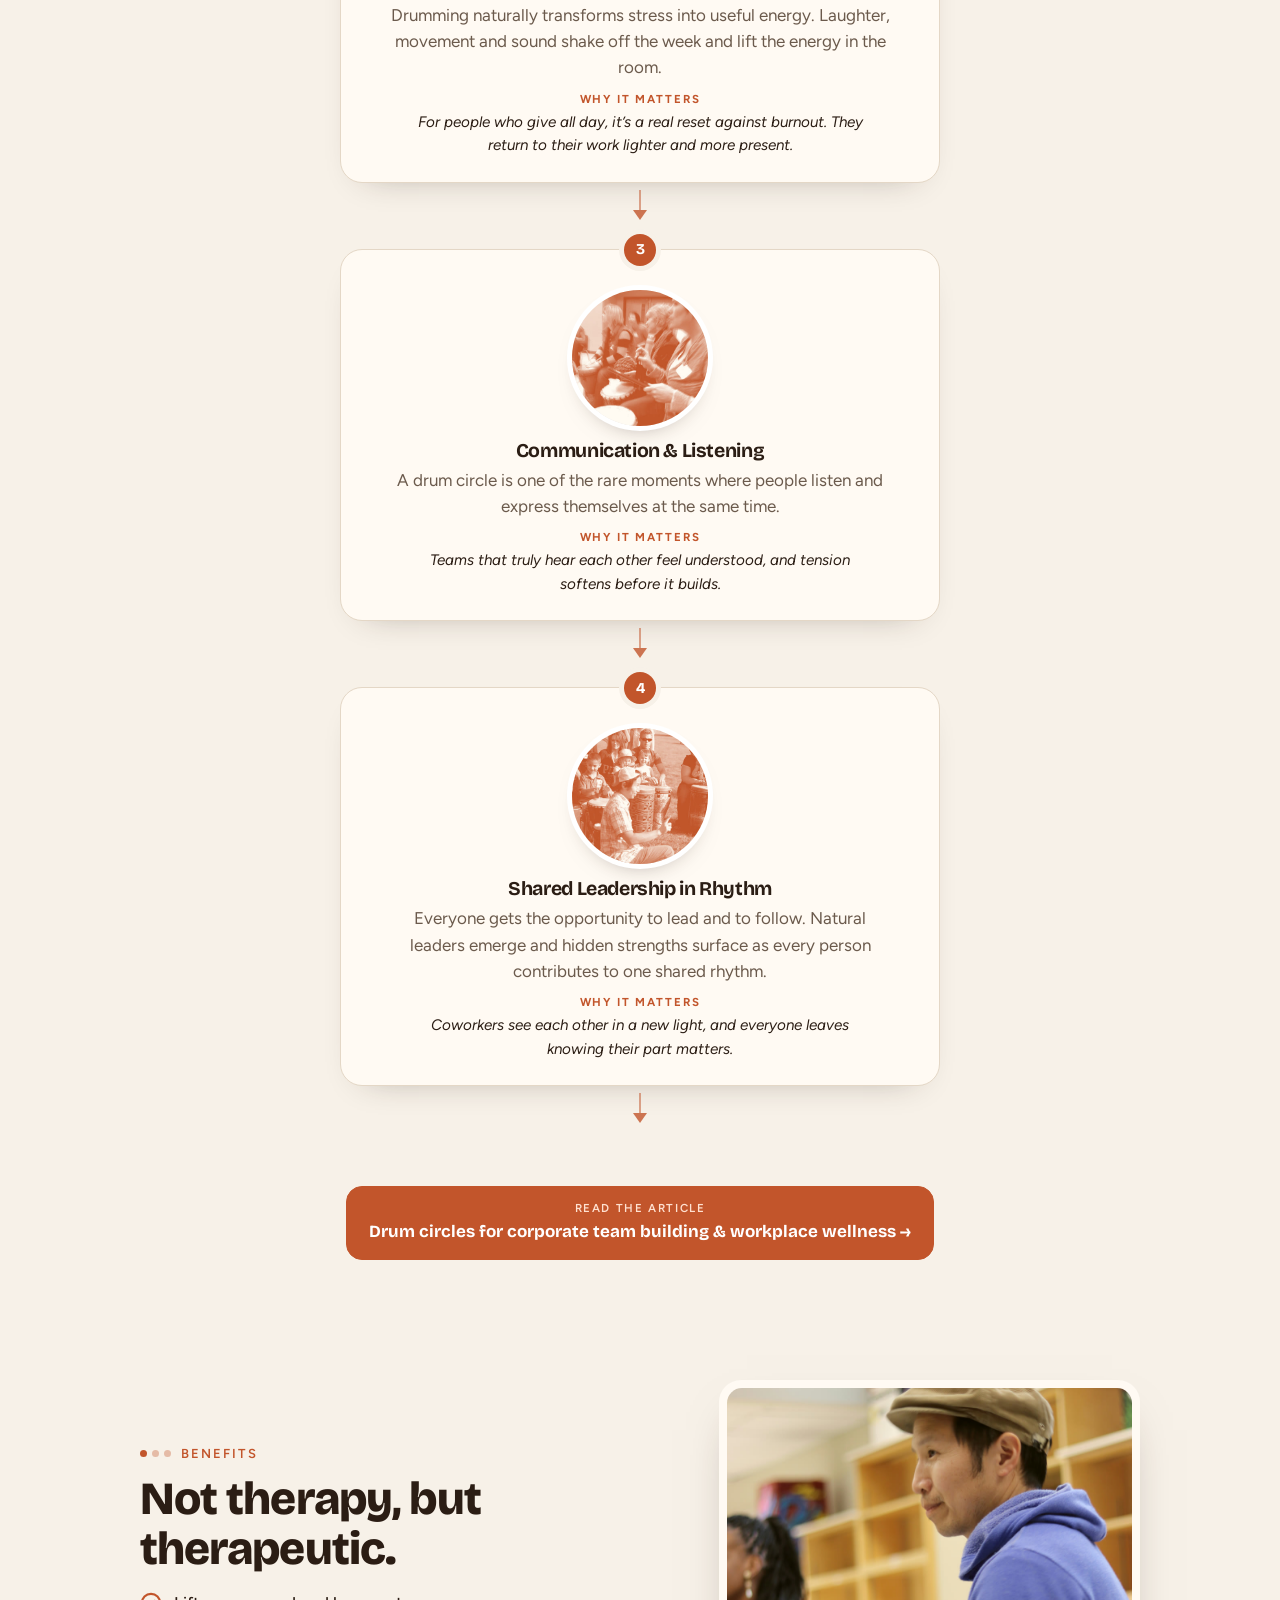
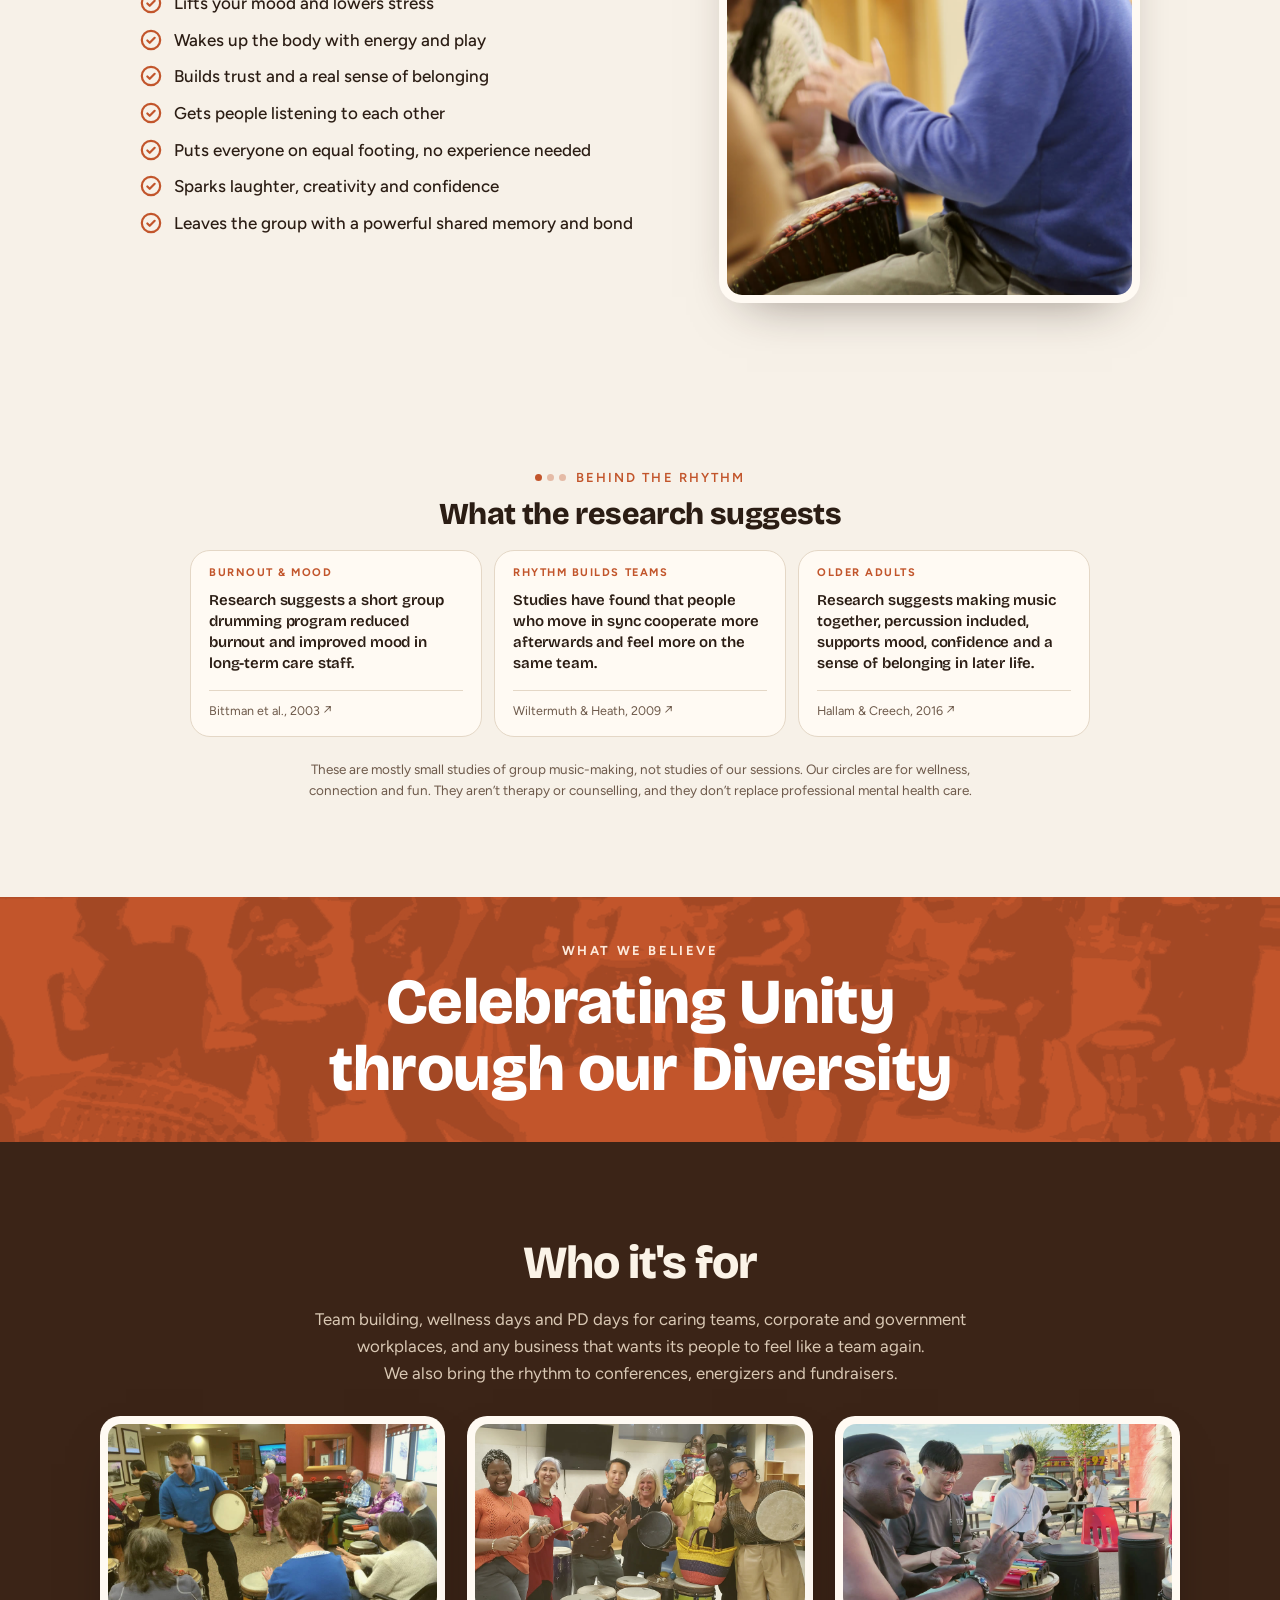
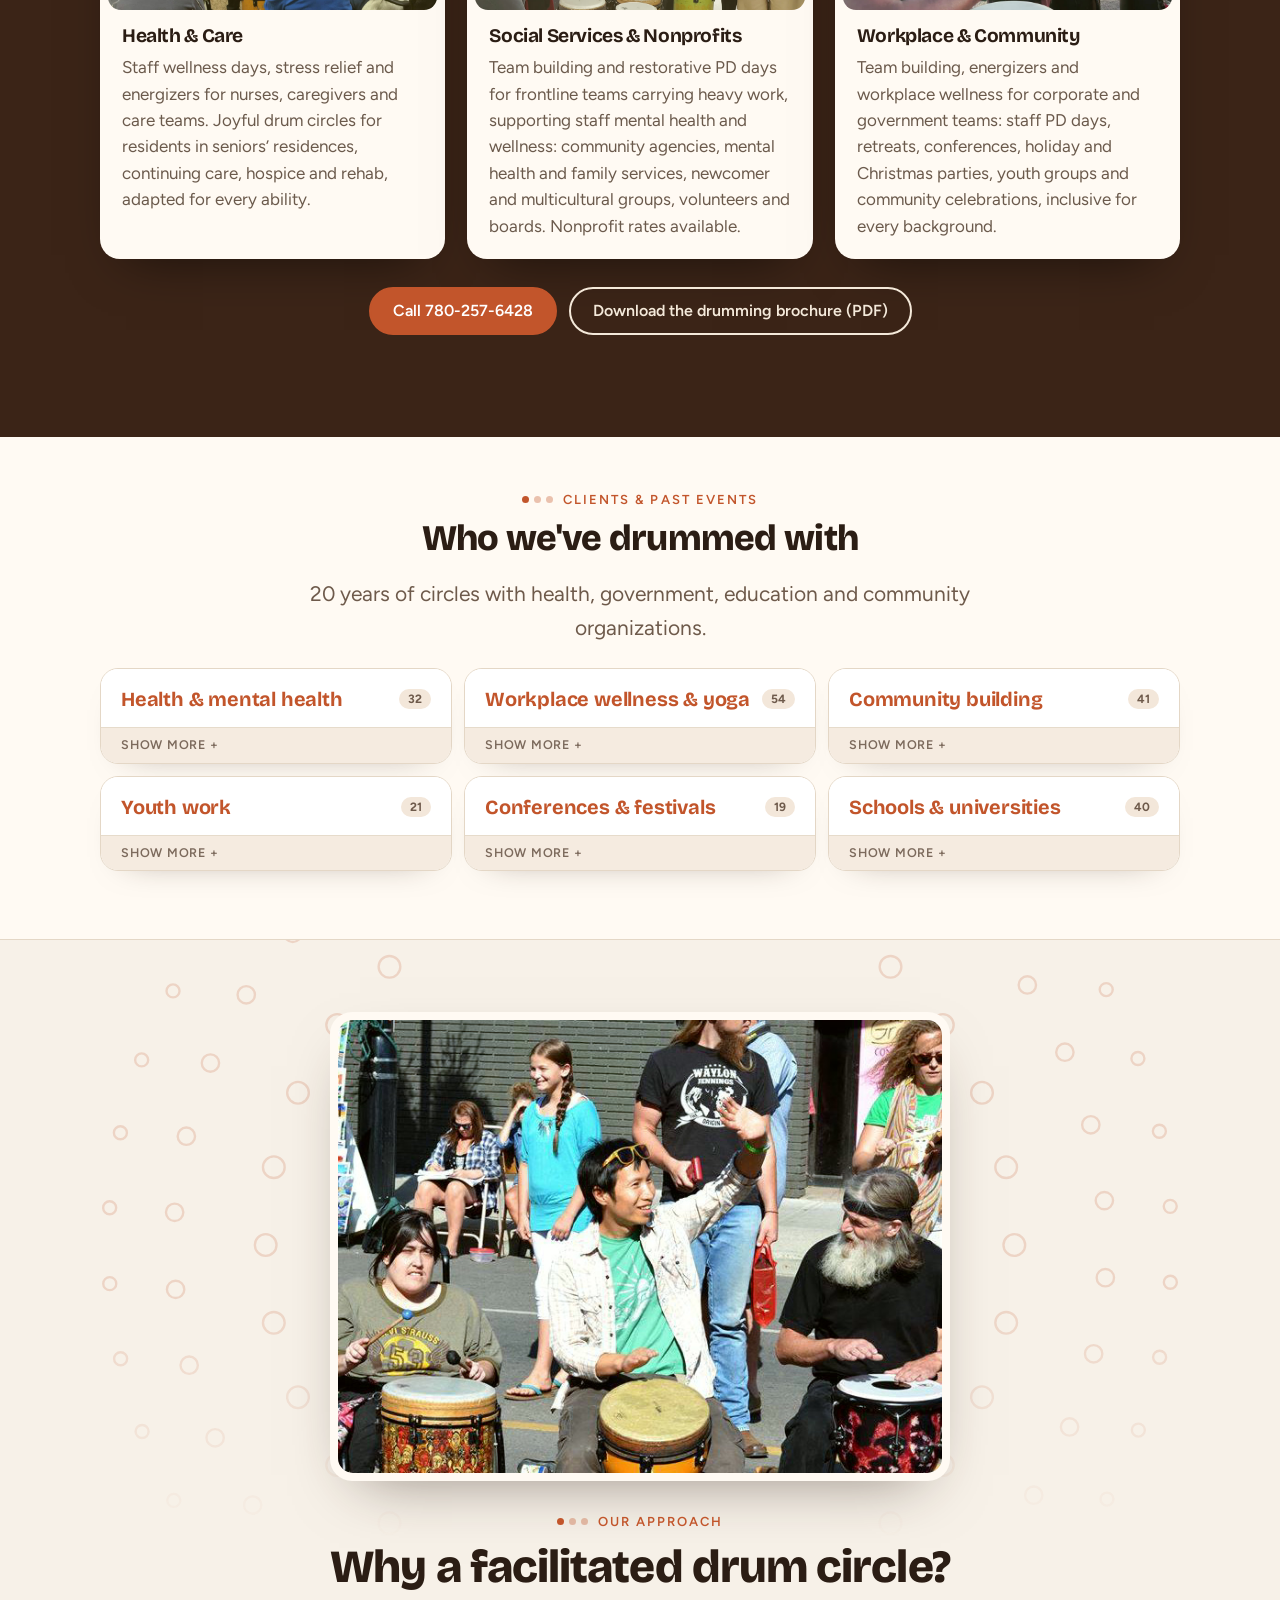
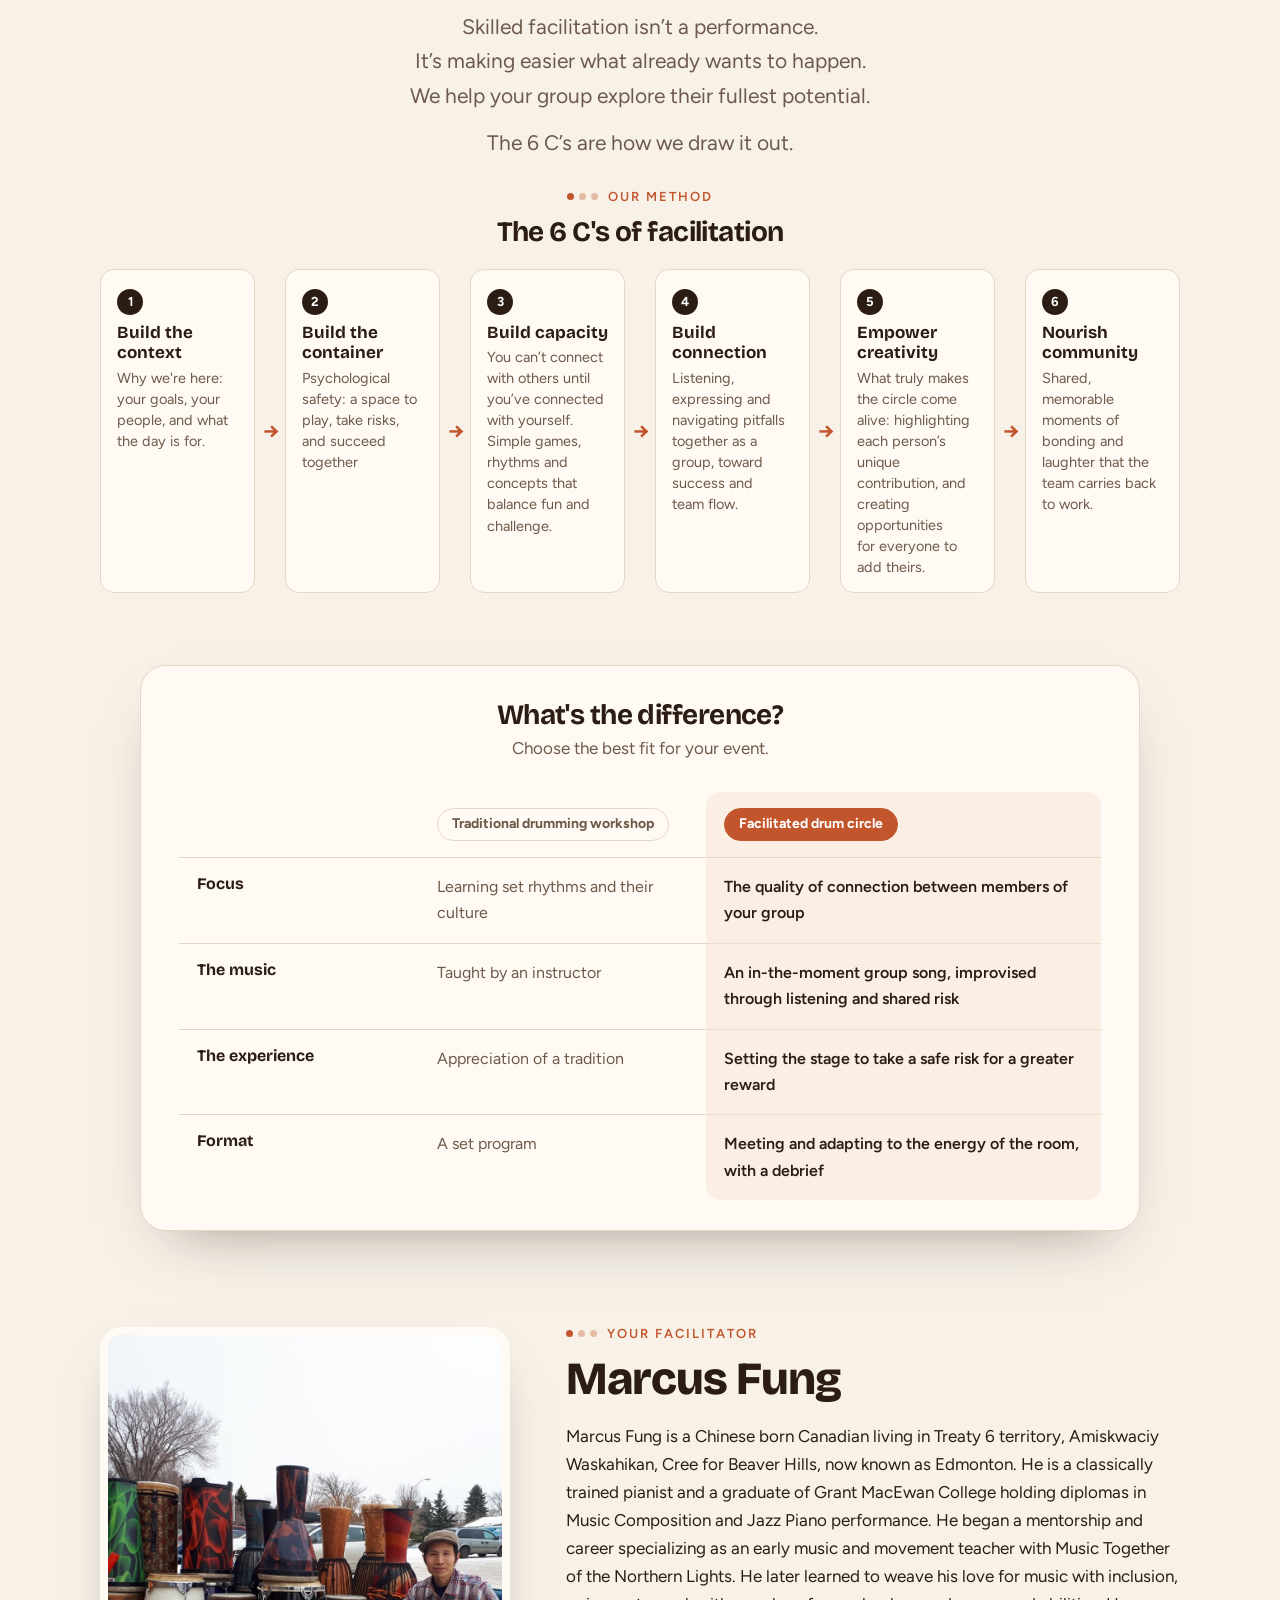
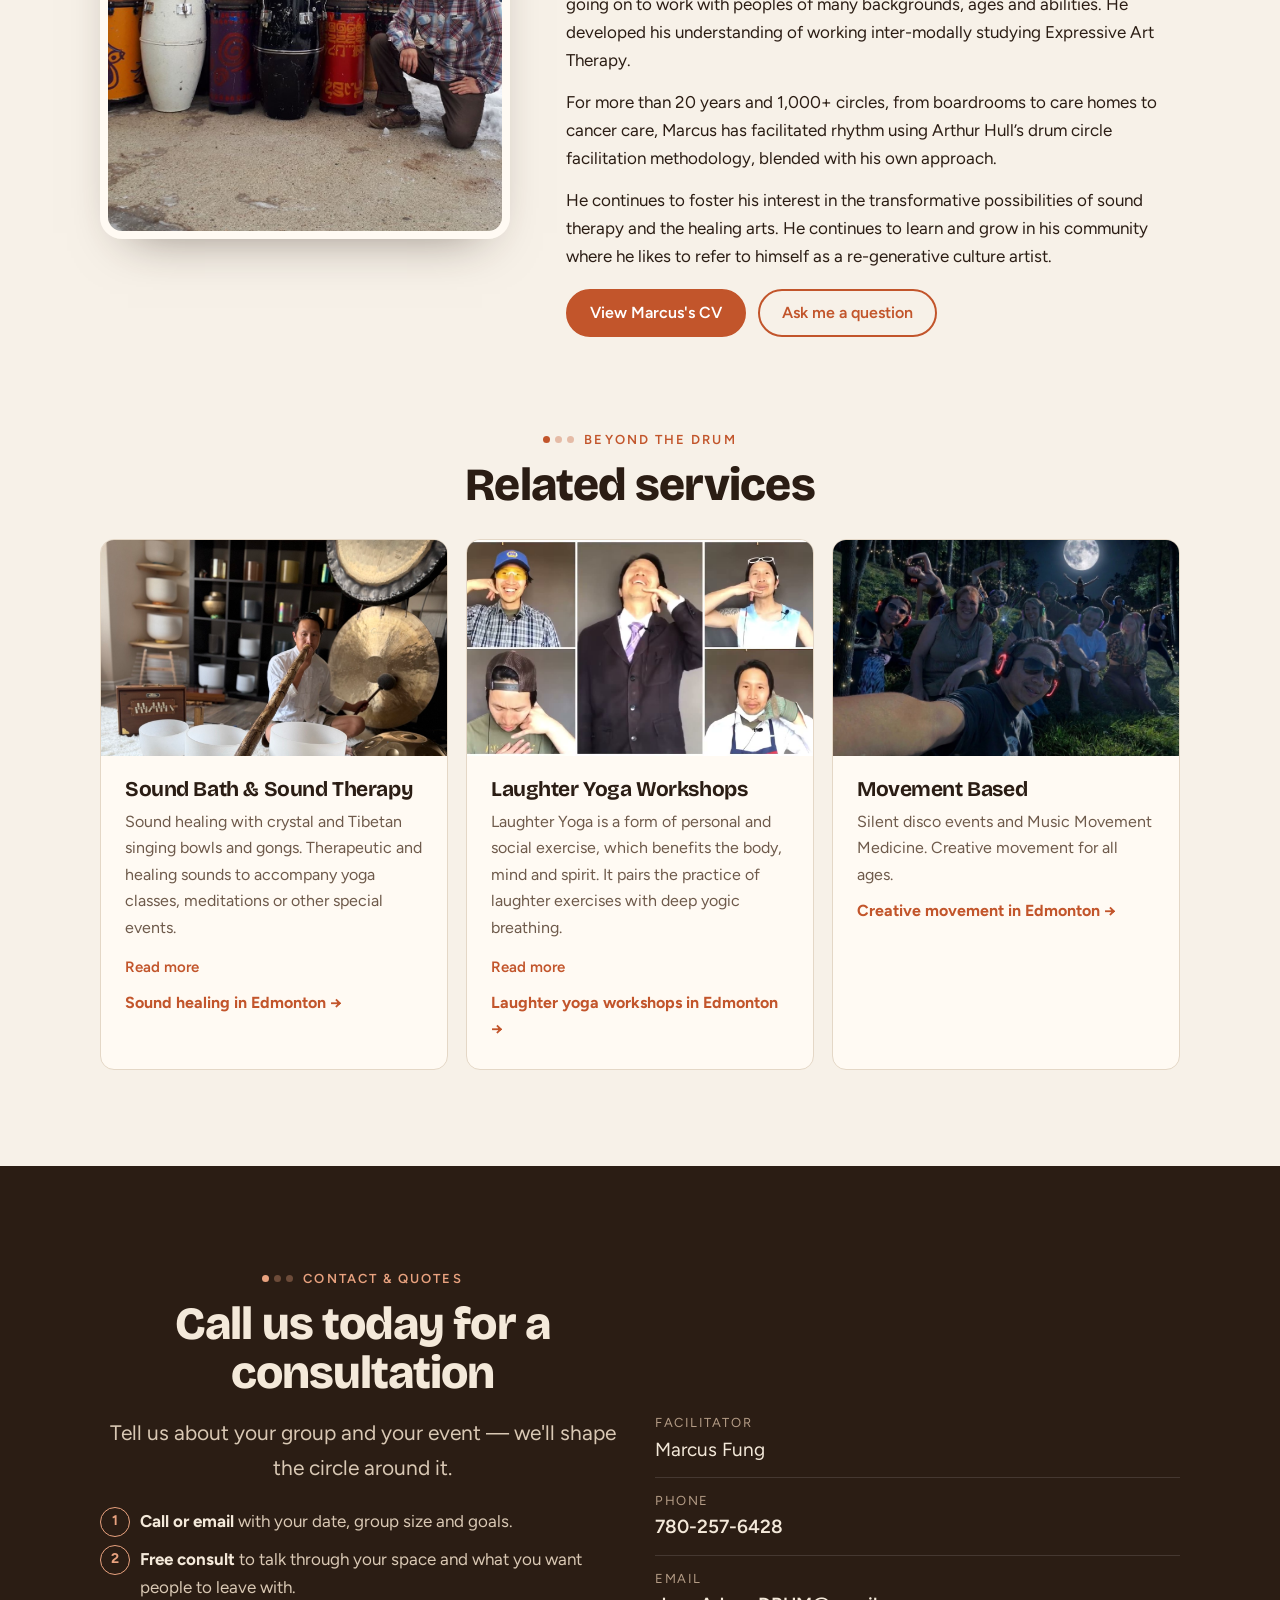
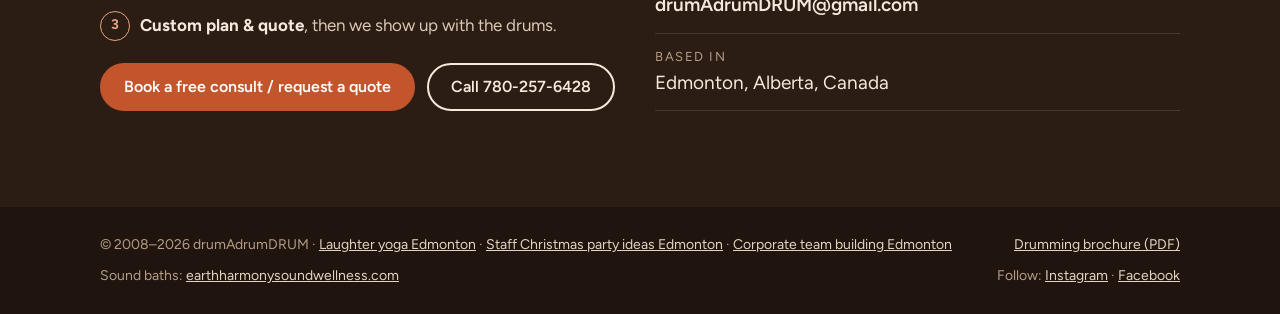
==== commit 8807f26b: "drum: community bar button mustard yellow" ====
--- a/index.html
+++ b/index.html
@@ -561,7 +561,7 @@
 .band-loops video{border:6px solid var(--paper);border-radius:16px;box-sizing:border-box}
 .marcus > img{border:8px solid var(--paper);border-radius:22px;box-sizing:border-box;box-shadow:0 22px 50px -28px rgba(43,29,20,.55)}
 .svc-link{margin:10px 0 0}.svc-link a{font-weight:700;color:var(--accent);text-decoration:none}.svc-link a:hover{text-decoration:underline}
-.community-bar{background:var(--accent);text-align:center;padding:10px 16px}.community-bar a{display:inline-block;background:#fff;color:var(--accent);font-weight:800;text-decoration:none;padding:9px 20px;border-radius:999px;font-size:15px;line-height:1.3}.community-bar a:hover{background:var(--paper)}
+.community-bar{background:var(--accent);text-align:center;padding:10px 16px}.community-bar a{display:inline-block;background:#e3a72f;color:#2b1d14;box-shadow:0 2px 0 rgba(0,0,0,.18);font-weight:800;text-decoration:none;padding:9px 20px;border-radius:999px;font-size:15px;line-height:1.3}.community-bar a:hover{background:#f0bb45}
 </style>
 </head>
 <body>
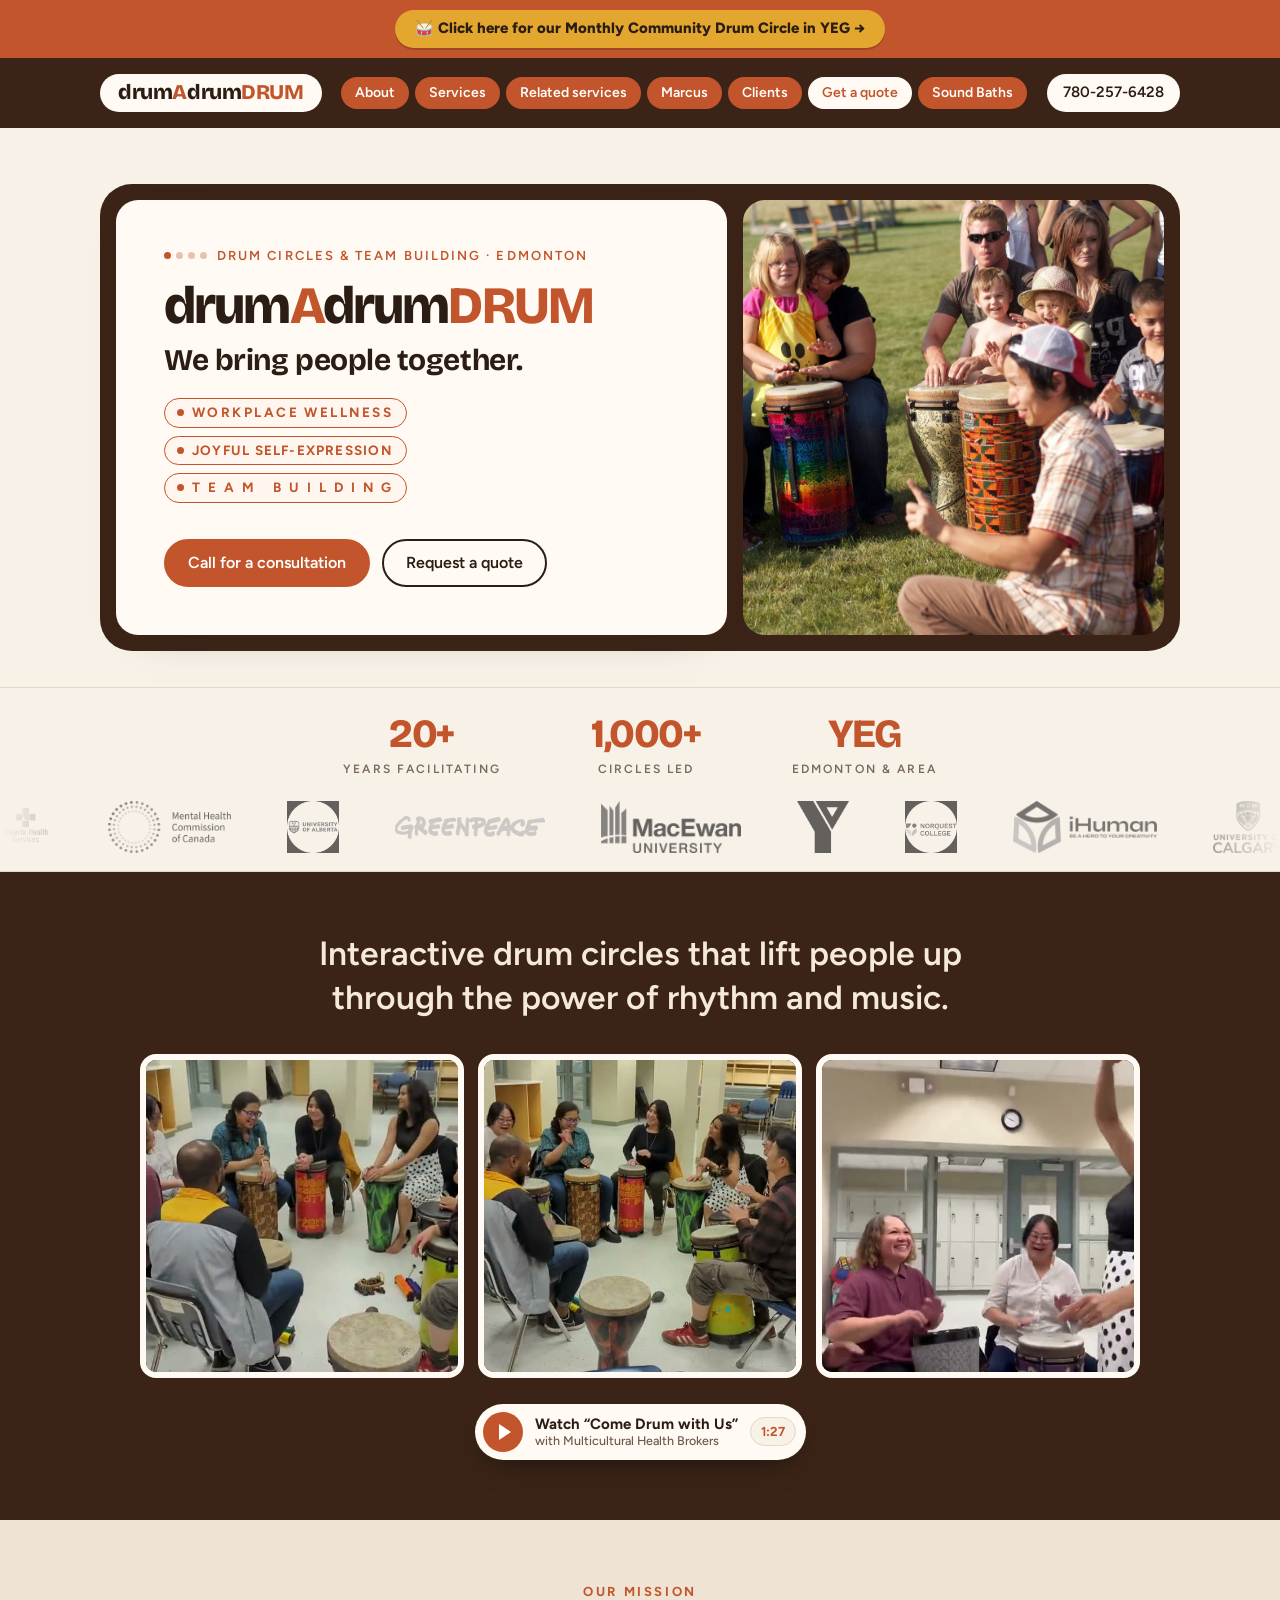
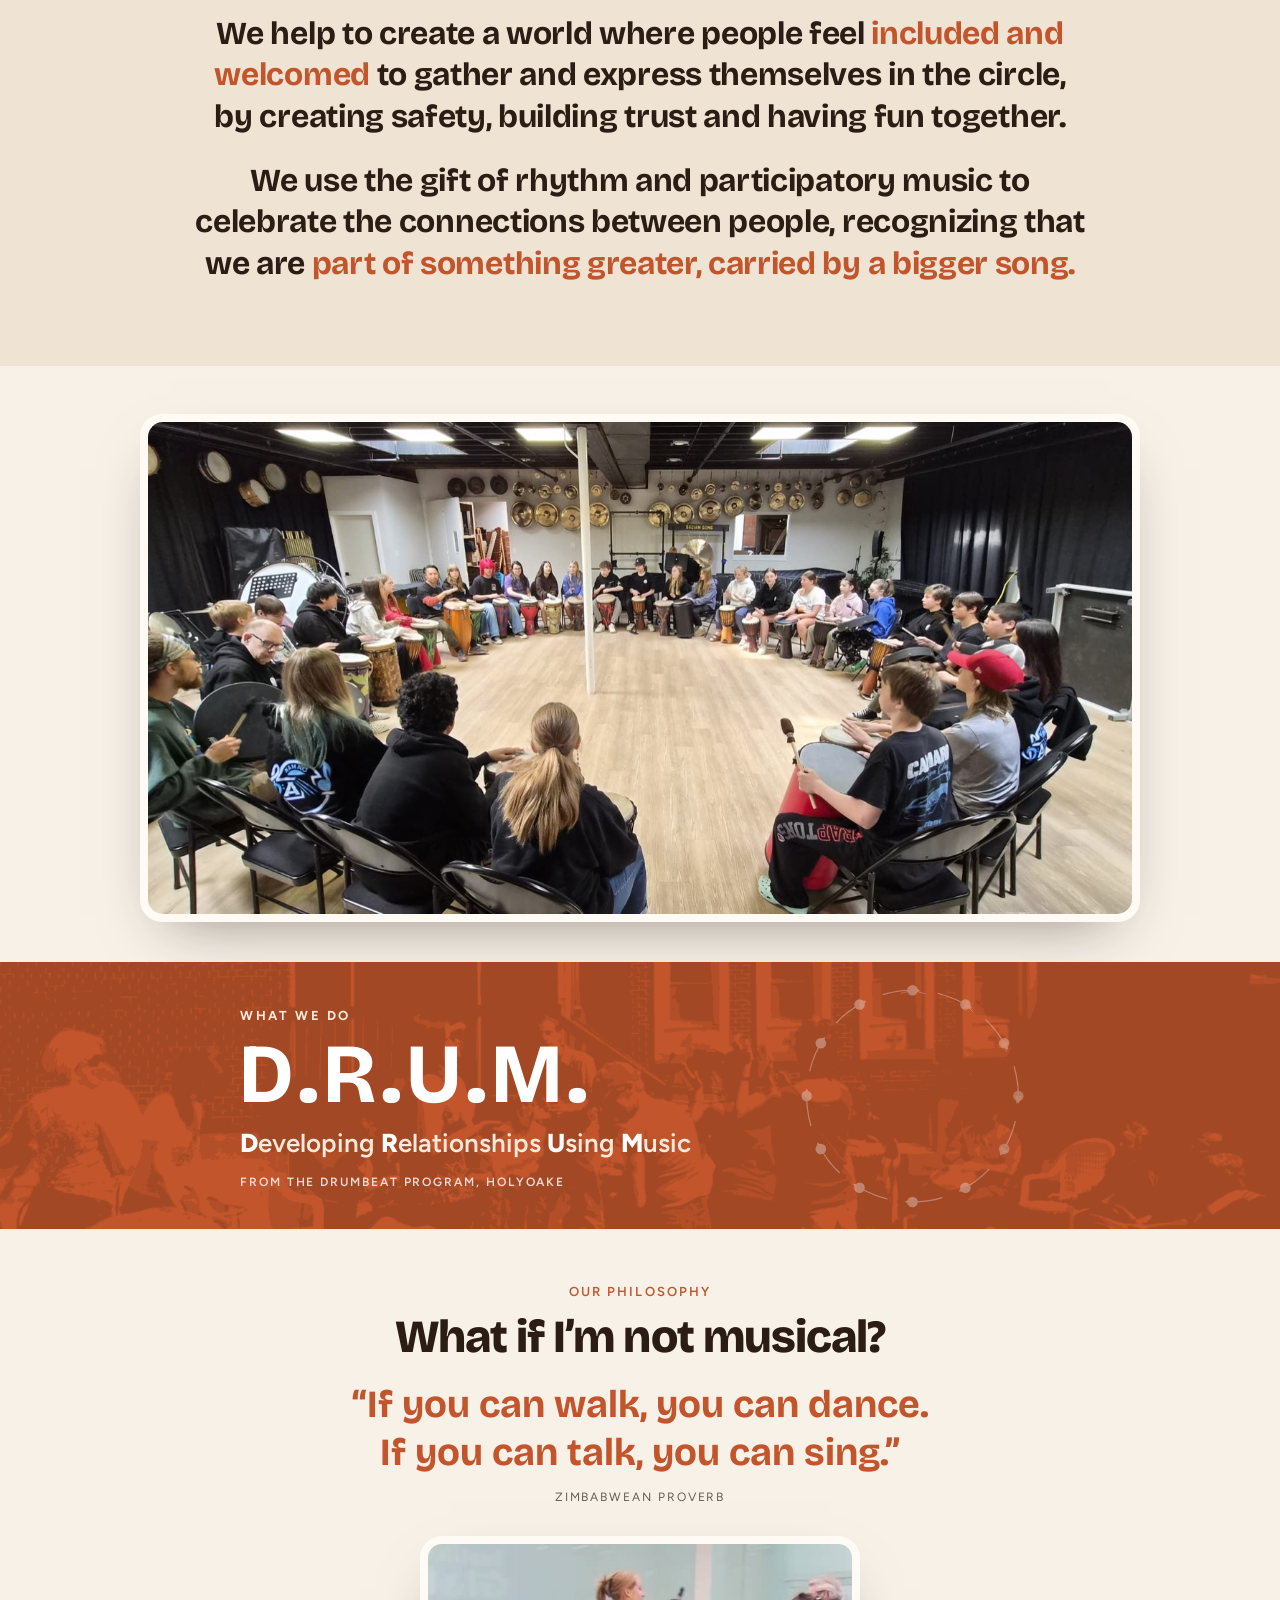
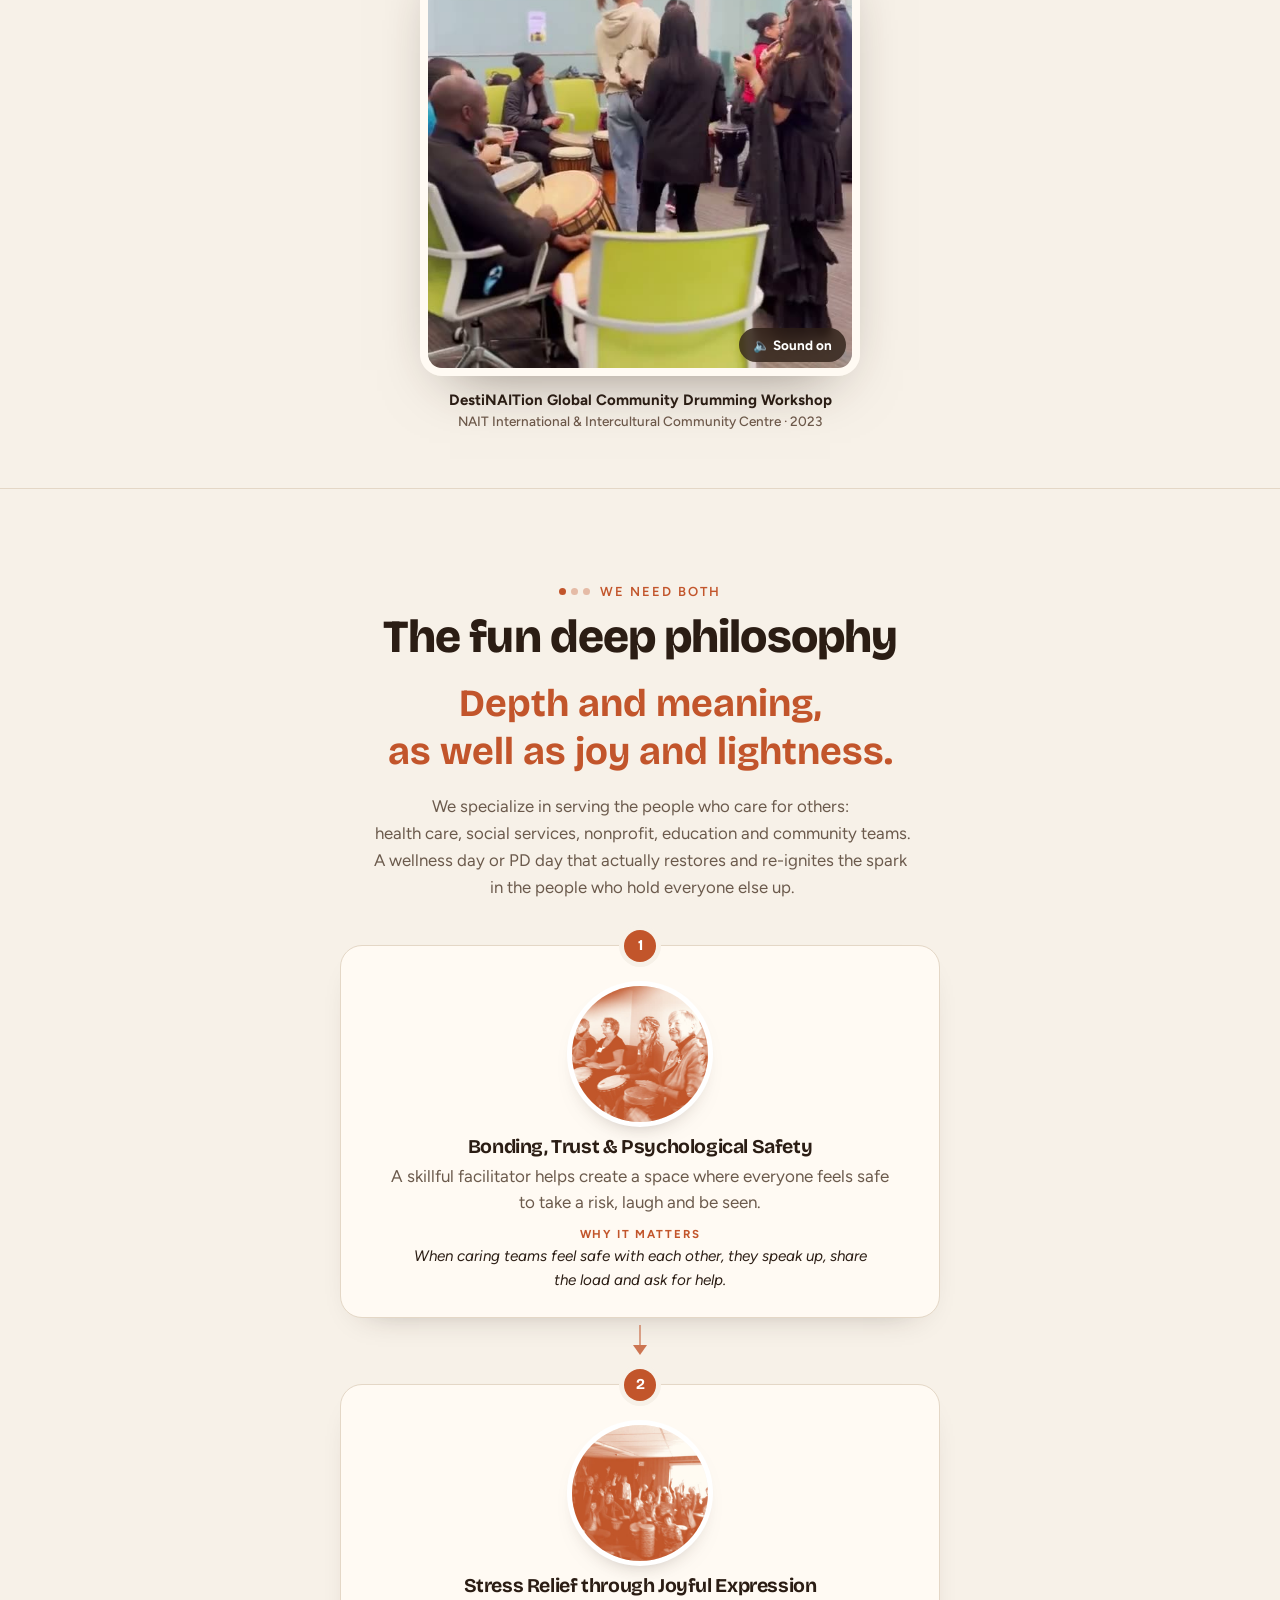
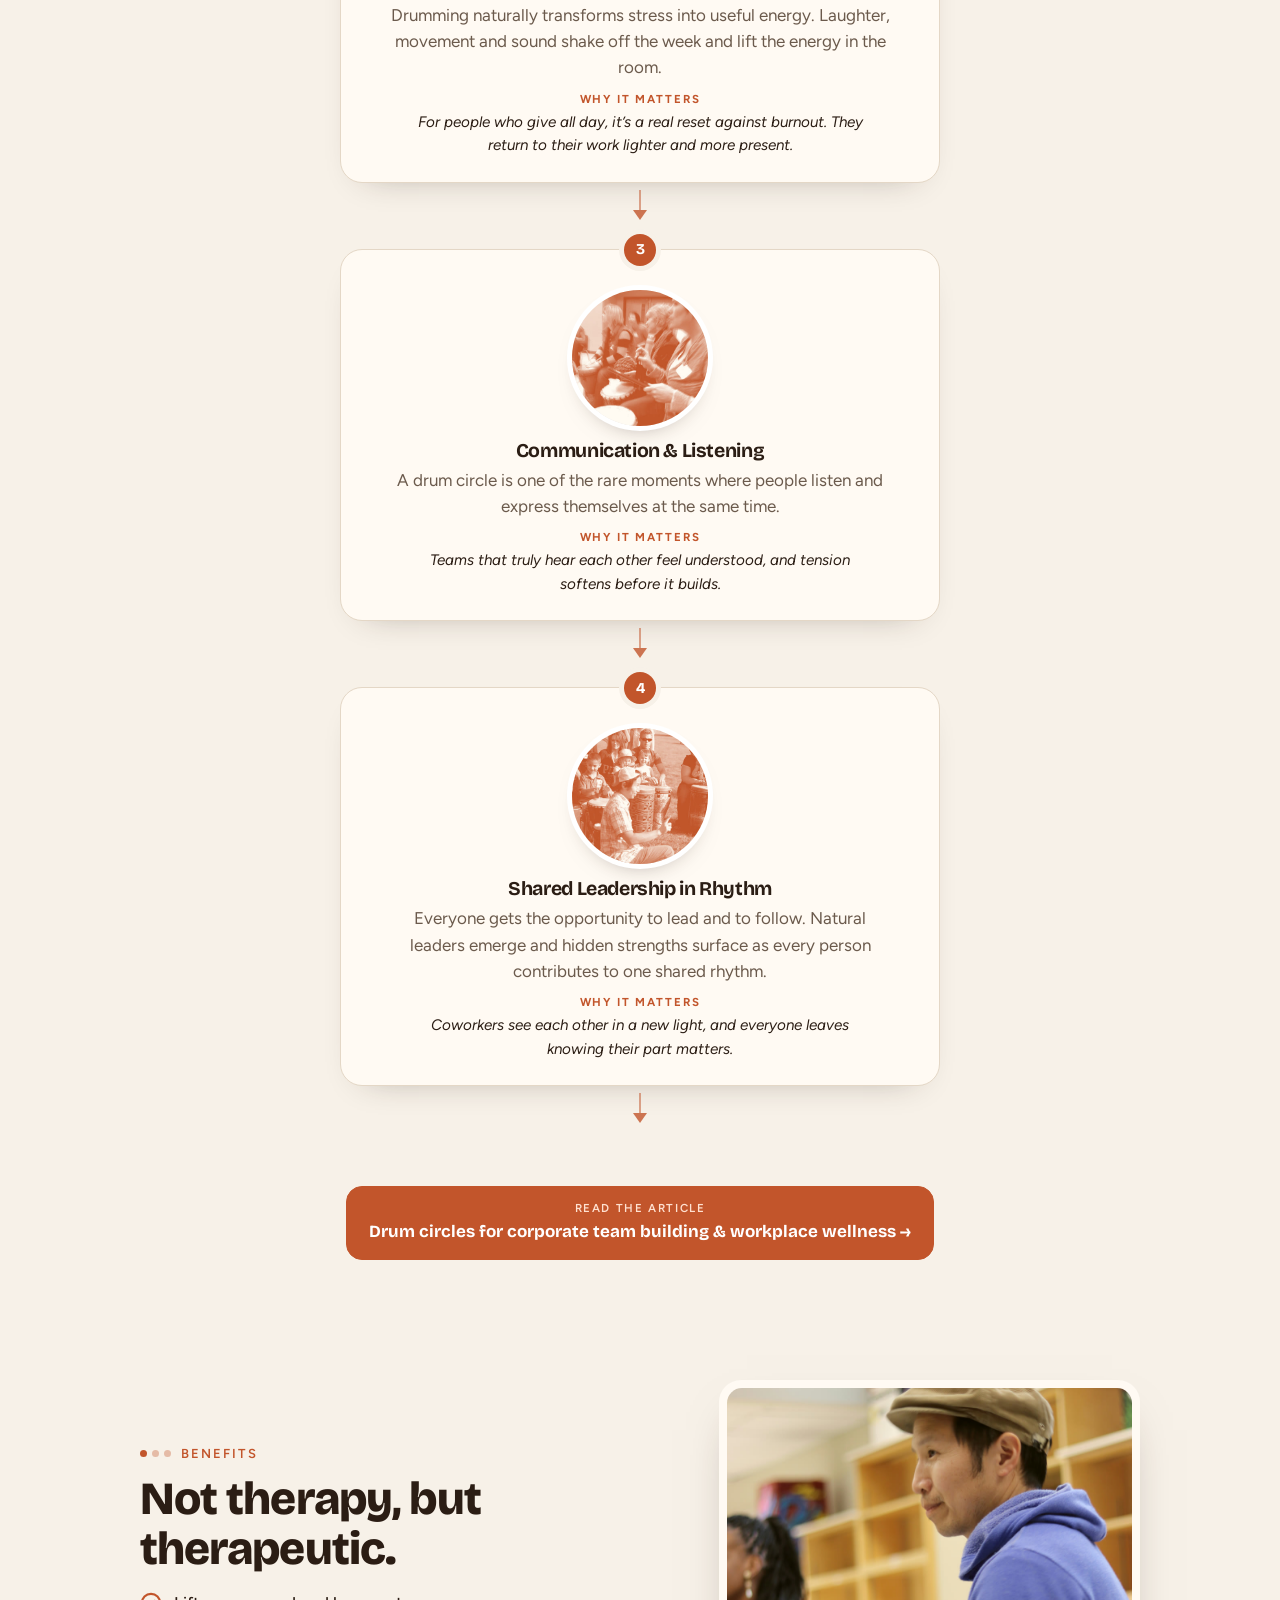
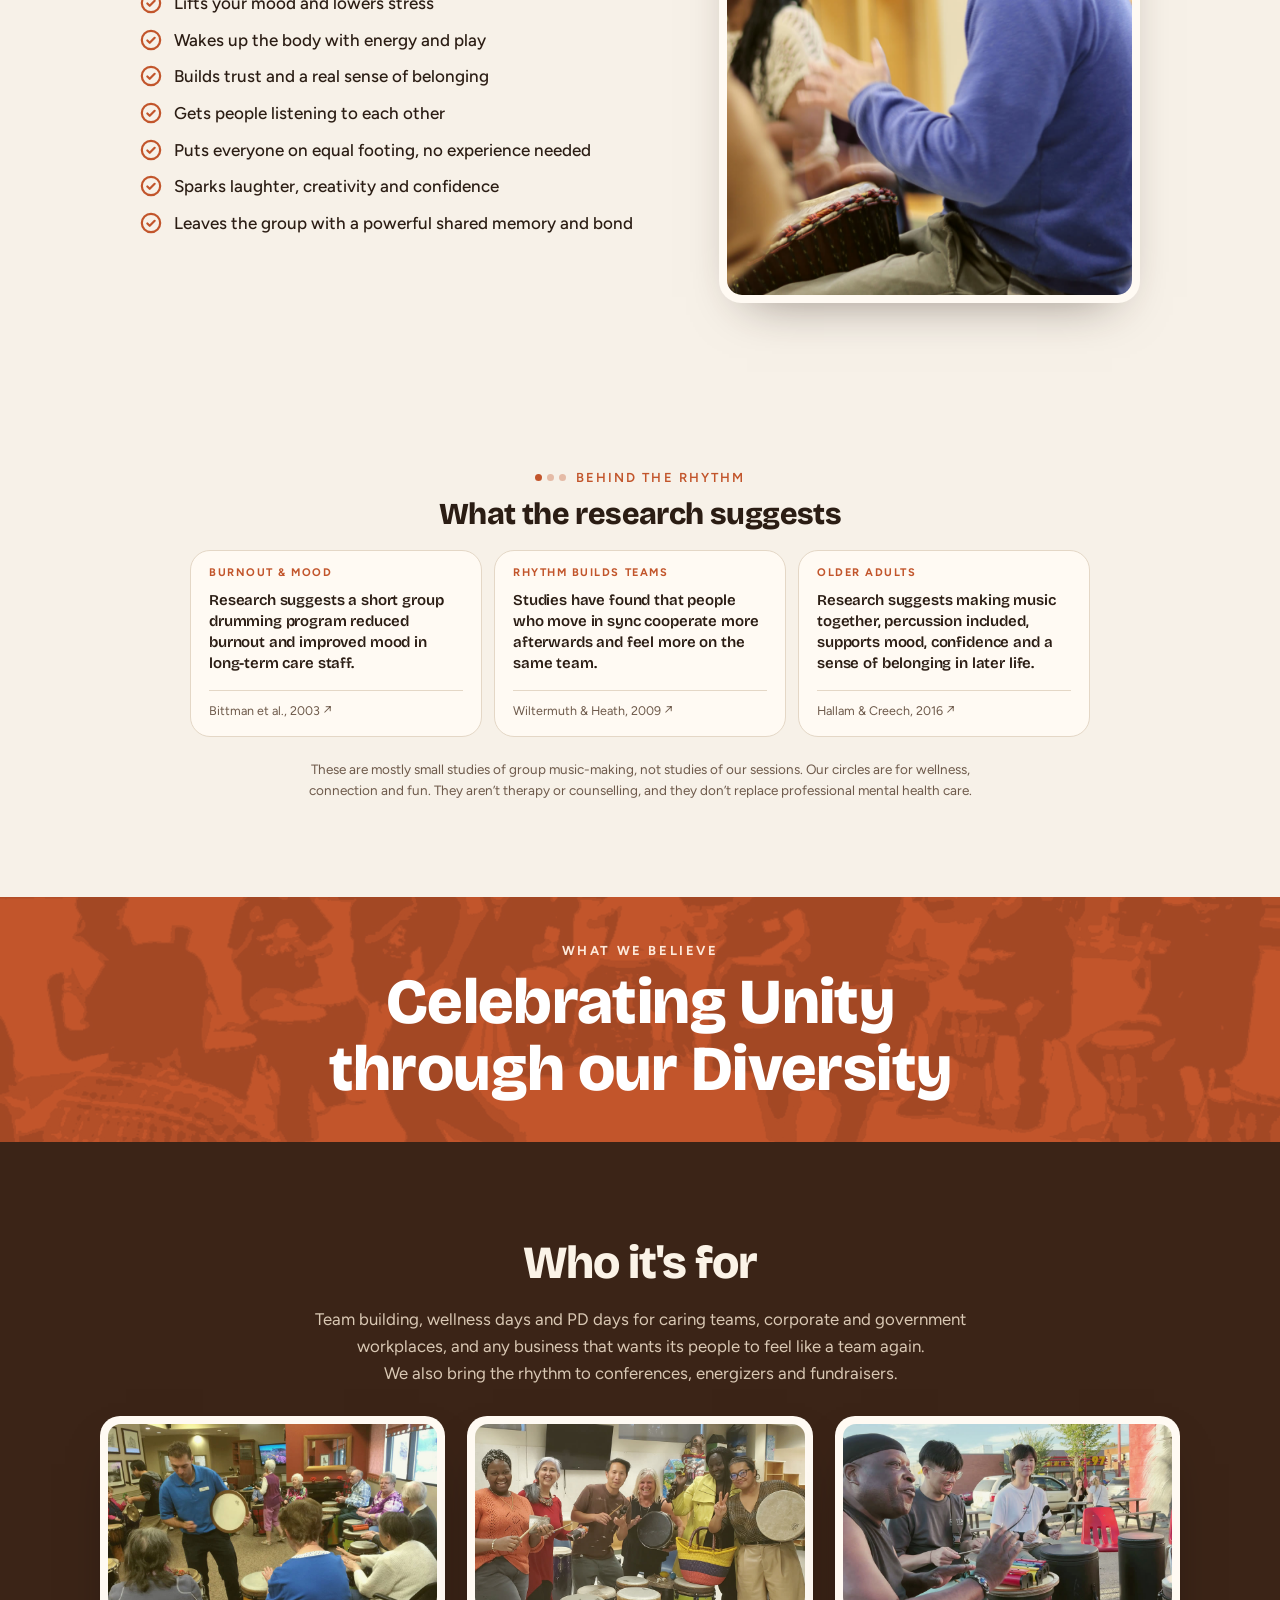
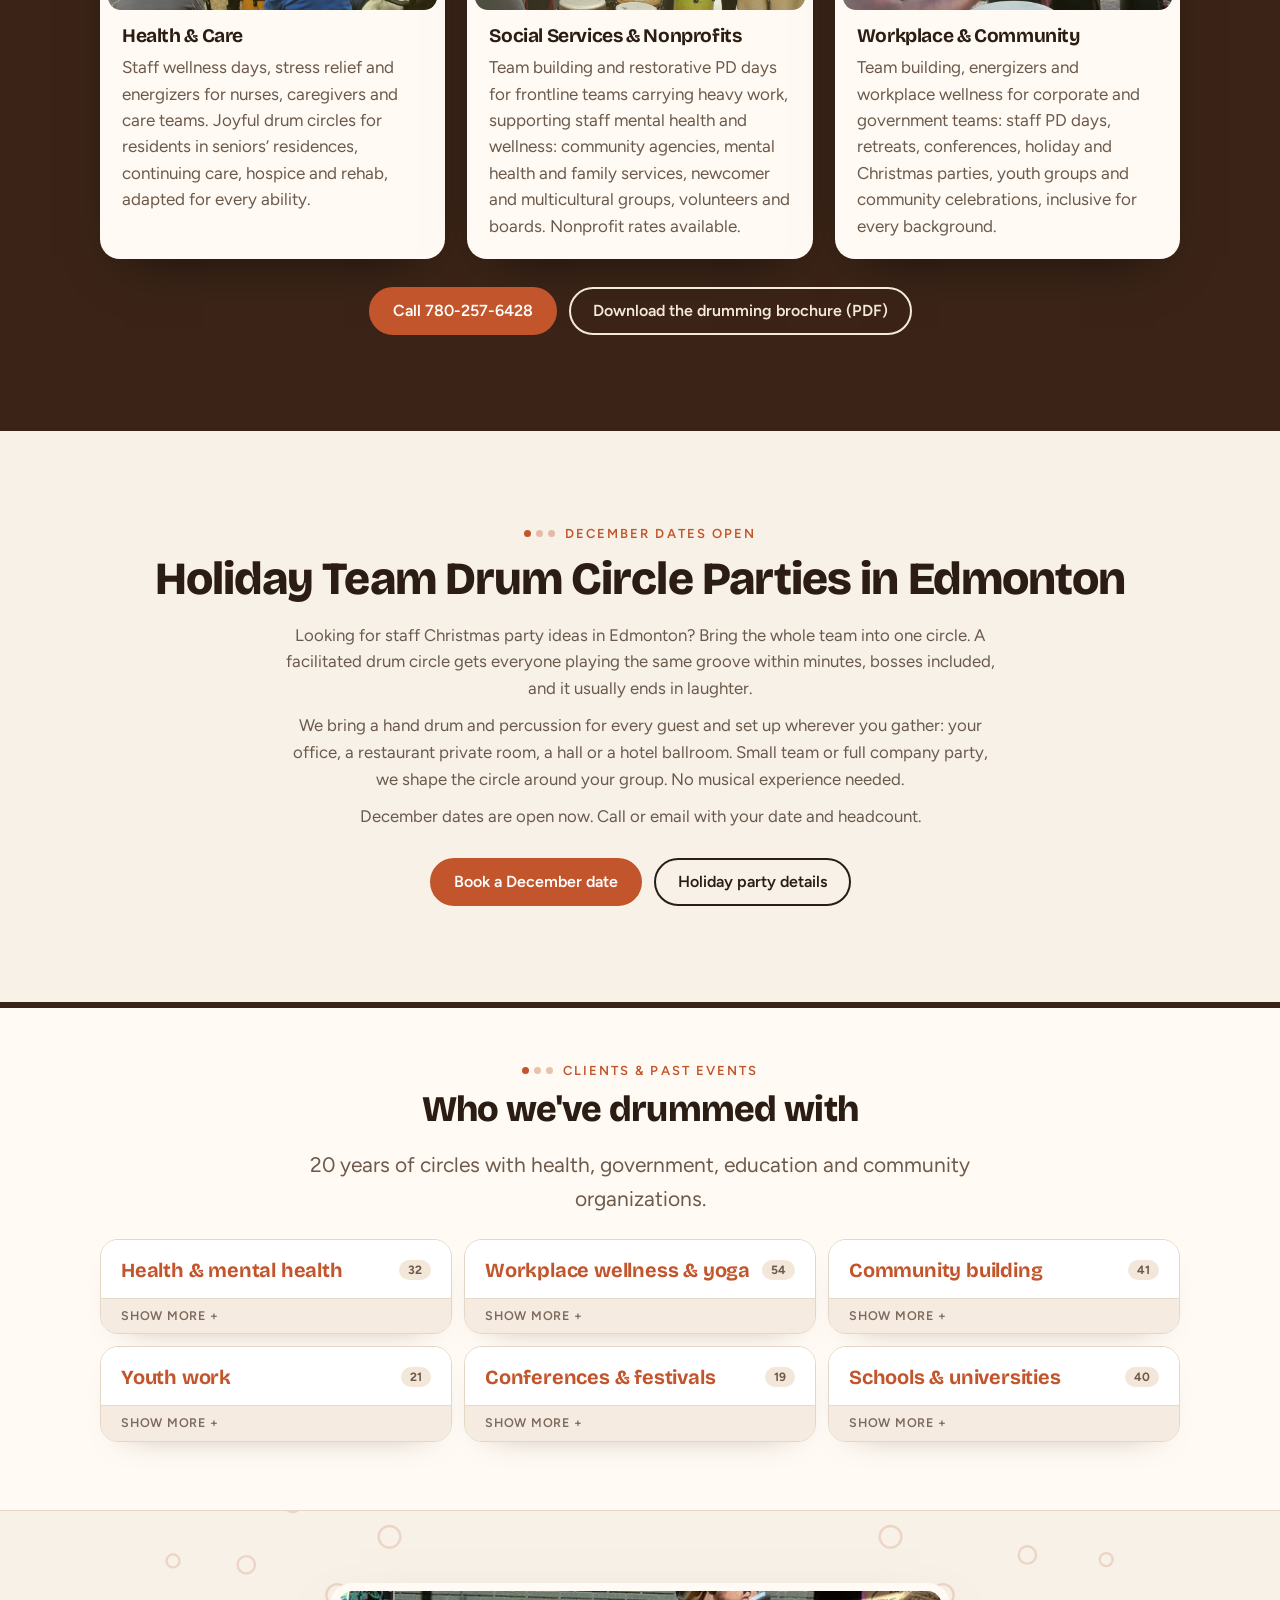
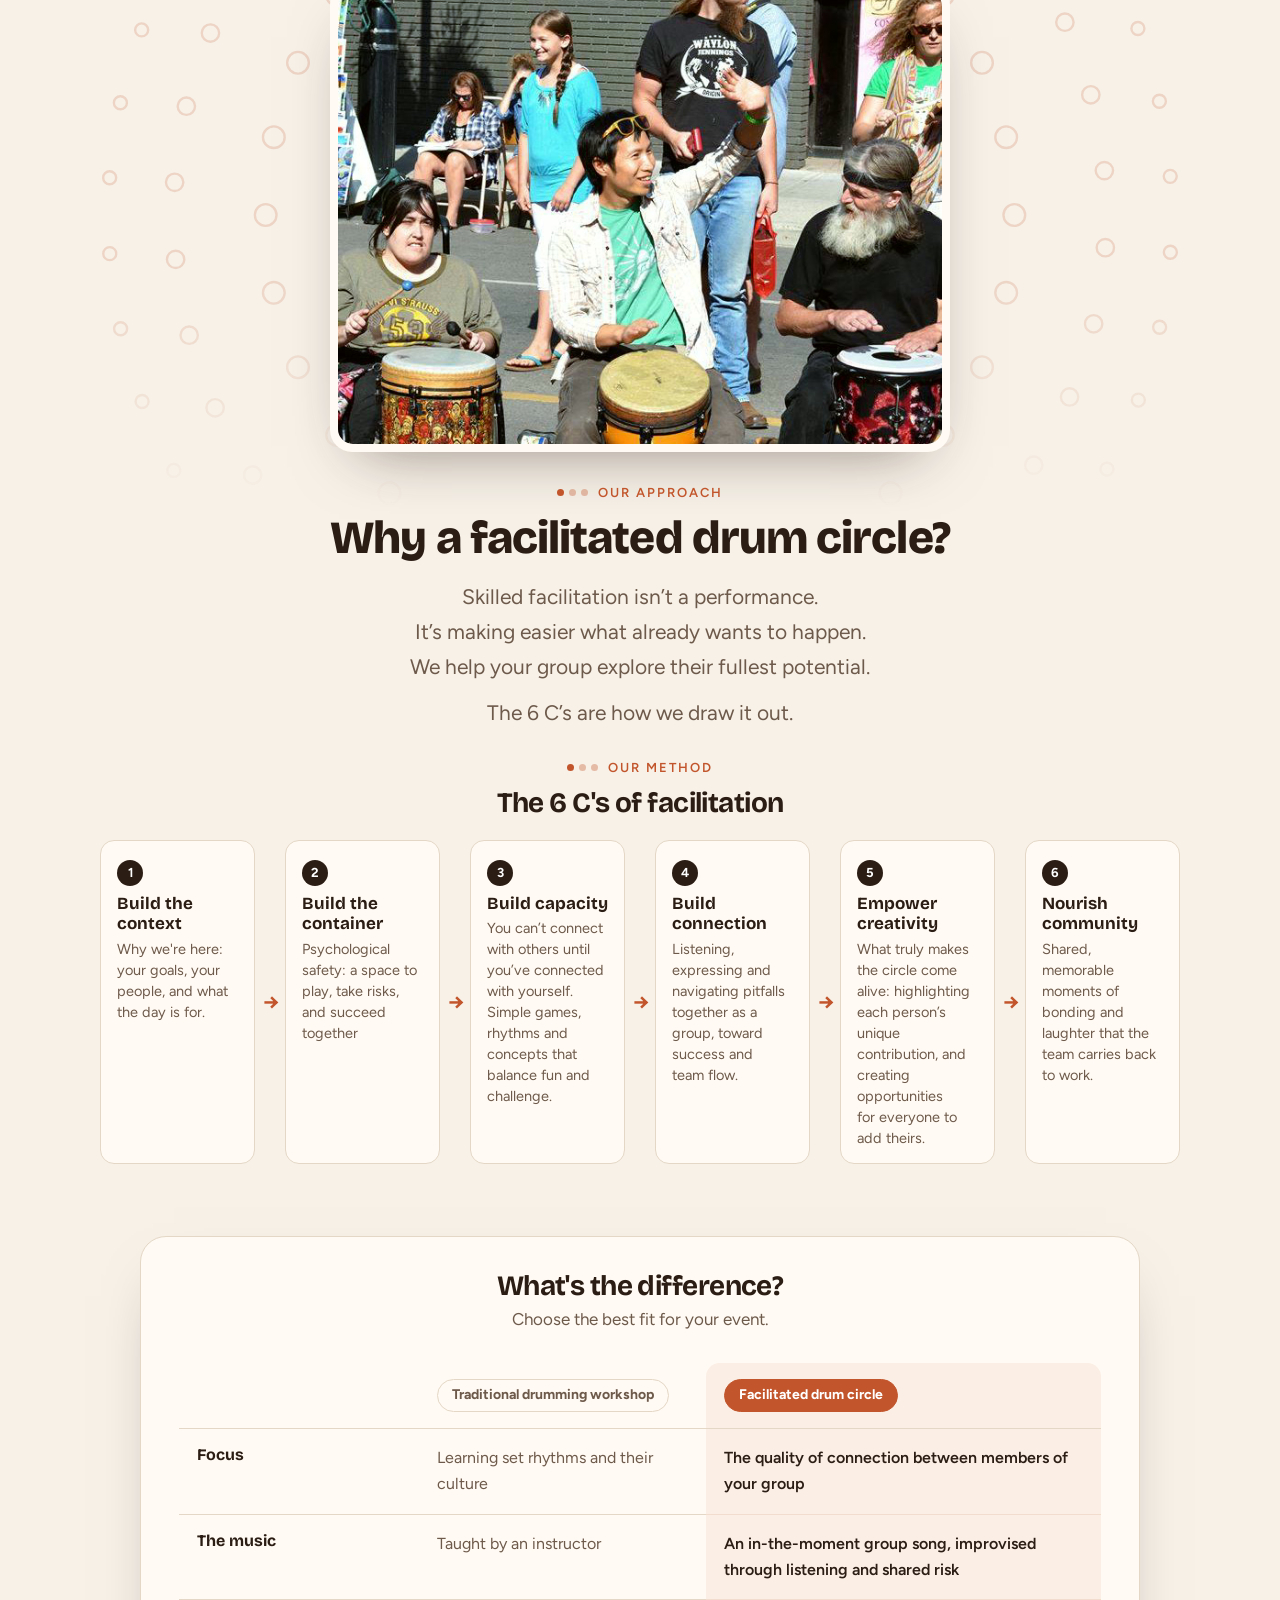
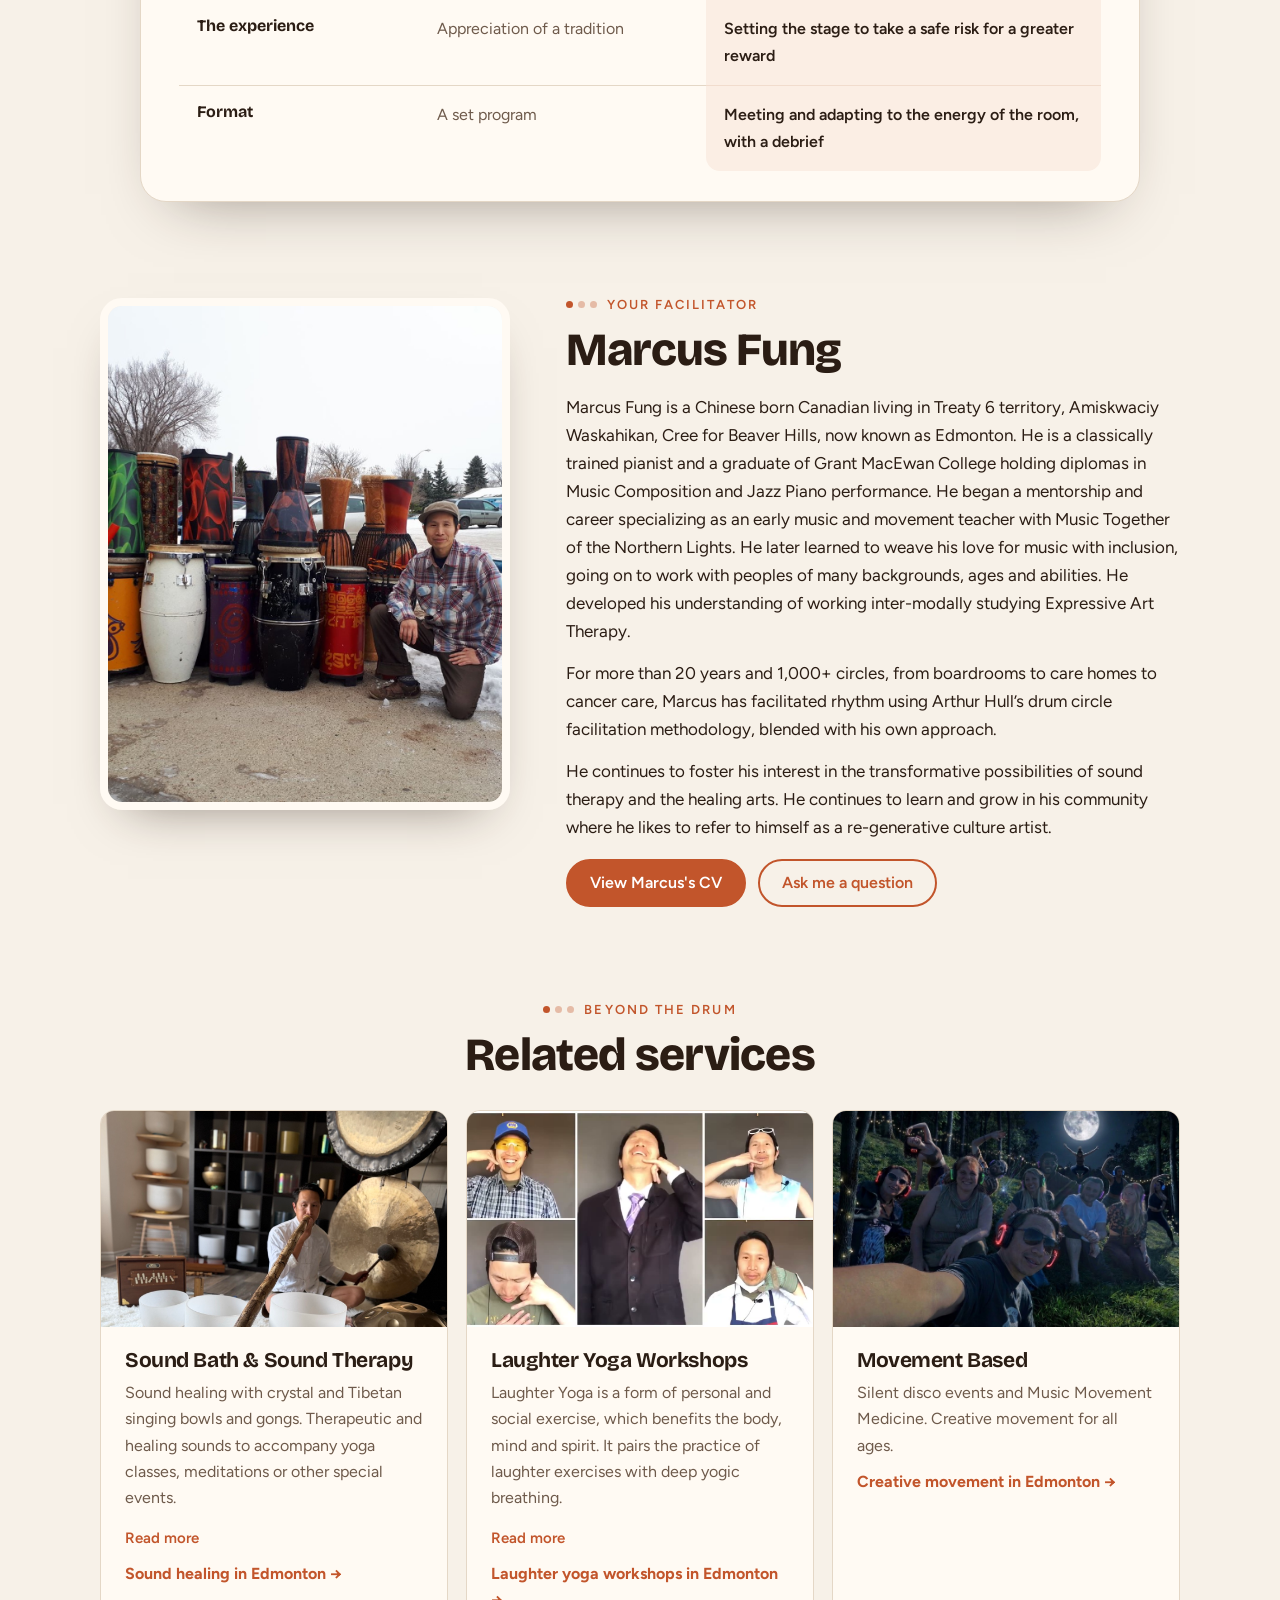
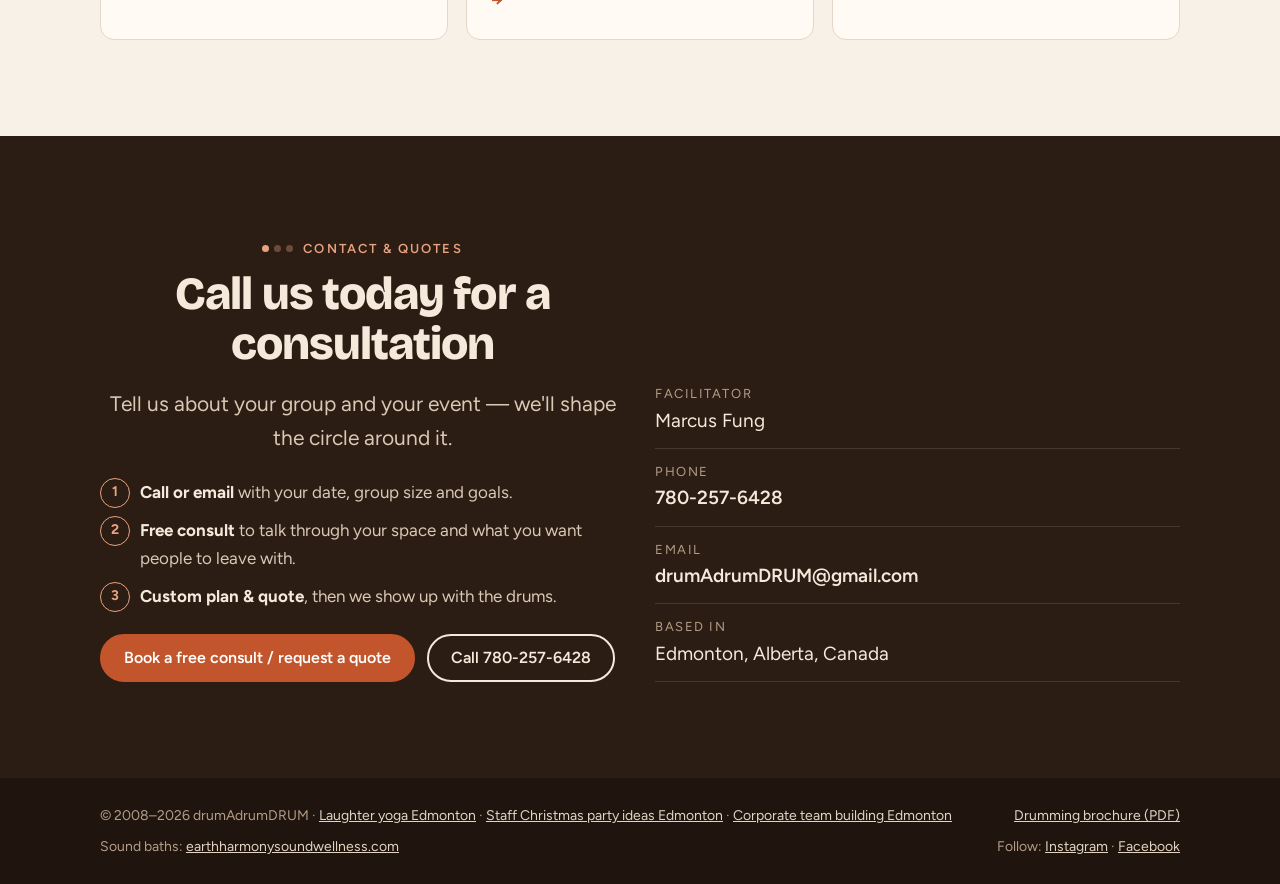
==== commit 471f8934: "Homepage: Holiday Team Drum Circle Parties section (December dates, links to /holiday-parties/ + #co" ====
--- a/index.html
+++ b/index.html
@@ -657,6 +657,16 @@
     <p class="who-cta"><a class="btn btn-solid" href="tel:+17802576428">Call 780-257-6428</a> <a class="btn btn-line" href="https://www.earthharmonysoundwellness.com/files/drumming-circles-brochure.pdf" target="_blank" rel="noopener">Download the drumming brochure (PDF)</a></p>
   </div>
 </section>
+<section id="holiday" aria-labelledby="h-holiday">
+  <div class="wrap">
+    <p class="eyebrow" style="justify-content:center"><span class="beat" aria-hidden="true"><i></i><i></i><i></i></span>December dates open</p>
+    <h2 id="h-holiday" style="text-align:center">Holiday Team Drum Circle Parties in Edmonton</h2>
+    <p class="g-intro">Looking for staff Christmas party ideas in Edmonton? Bring the whole team into one circle. A facilitated drum circle gets everyone playing the same groove within minutes, bosses included, and it usually ends in laughter.</p>
+    <p class="g-intro">We bring a hand drum and percussion for every guest and set up wherever you gather: your office, a restaurant private room, a hall or a hotel ballroom. Small team or full company party, we shape the circle around your group. No musical experience needed.</p>
+    <p class="g-intro">December dates are open now. Call or email with your date and headcount.</p>
+    <p class="who-cta"><a class="btn btn-solid" href="#contact">Book a December date</a> <a class="btn btn-line" href="holiday-parties/">Holiday party details</a></p>
+  </div>
+</section>
 <section id="clients" aria-labelledby="h-clients">
   <div class="wrap">
     <p class="eyebrow"><span class="beat" aria-hidden="true"><i></i><i></i><i></i></span>Clients &amp; past events</p>
